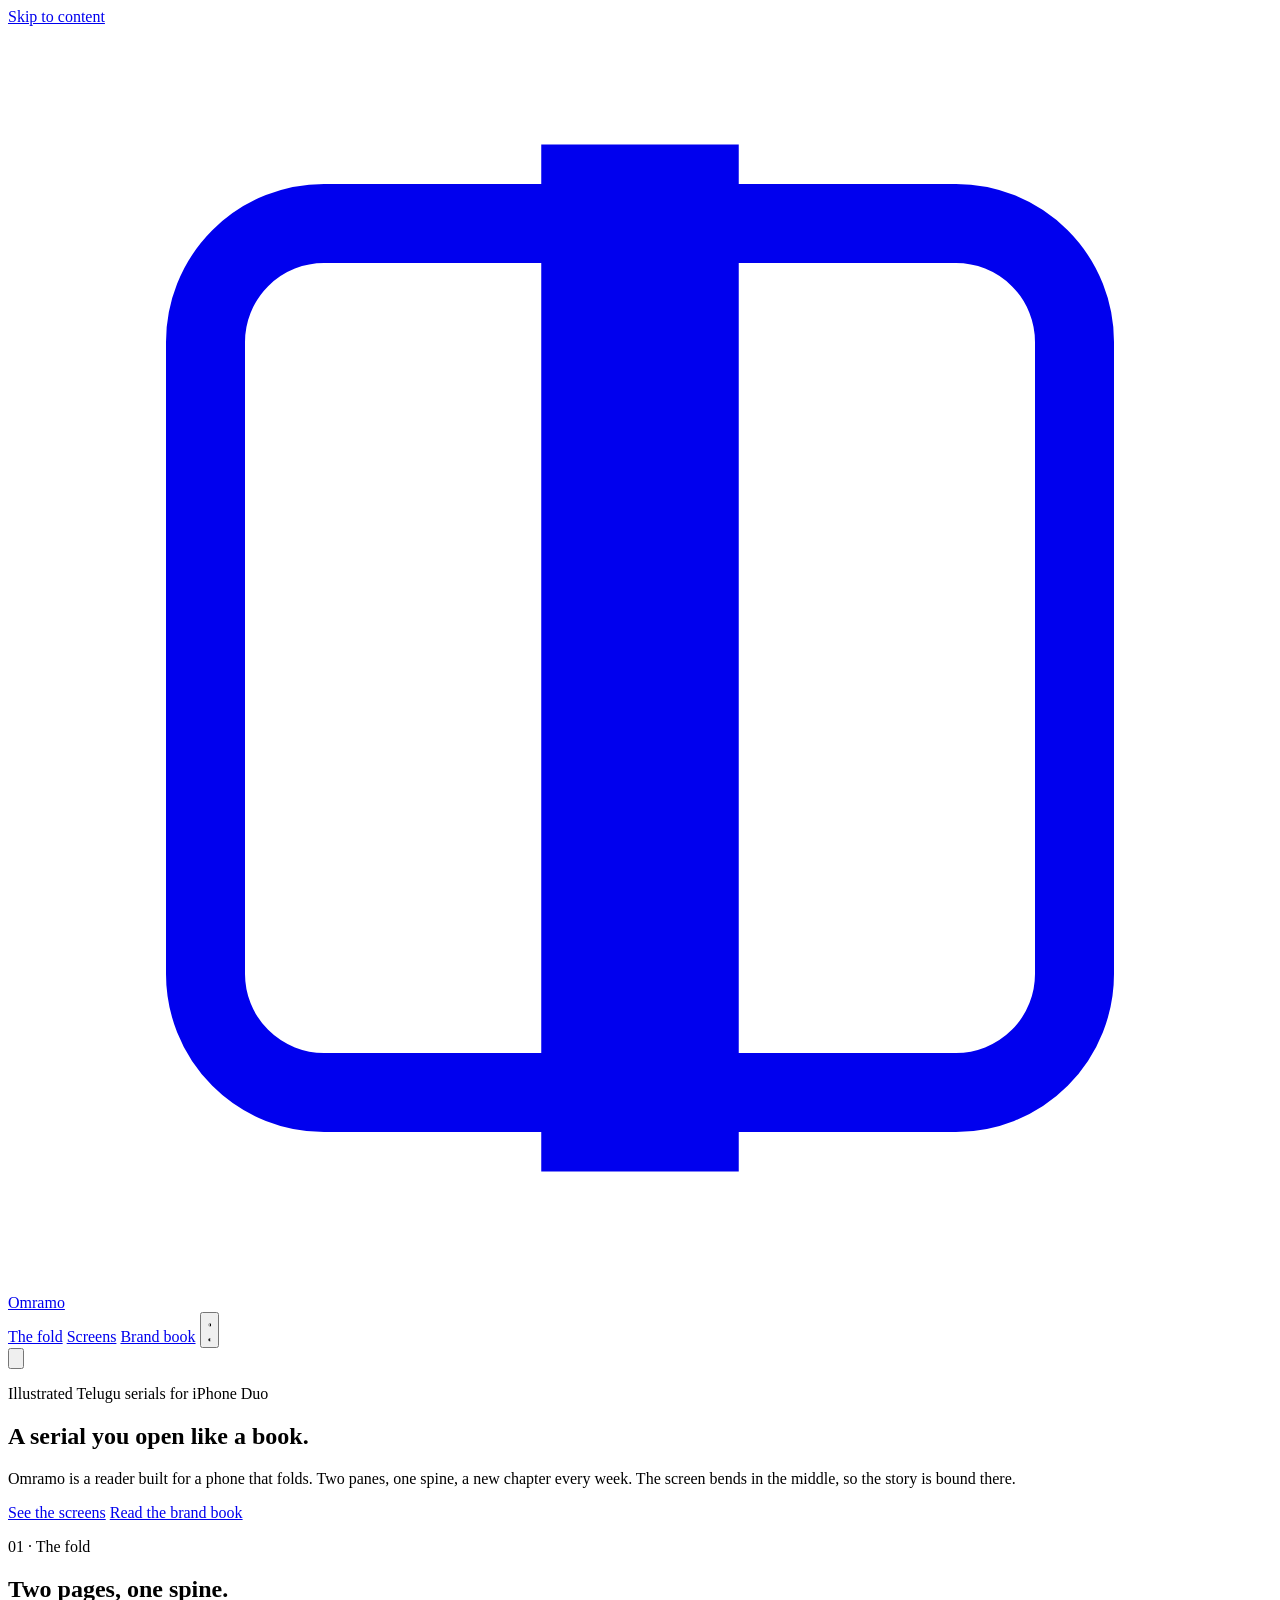
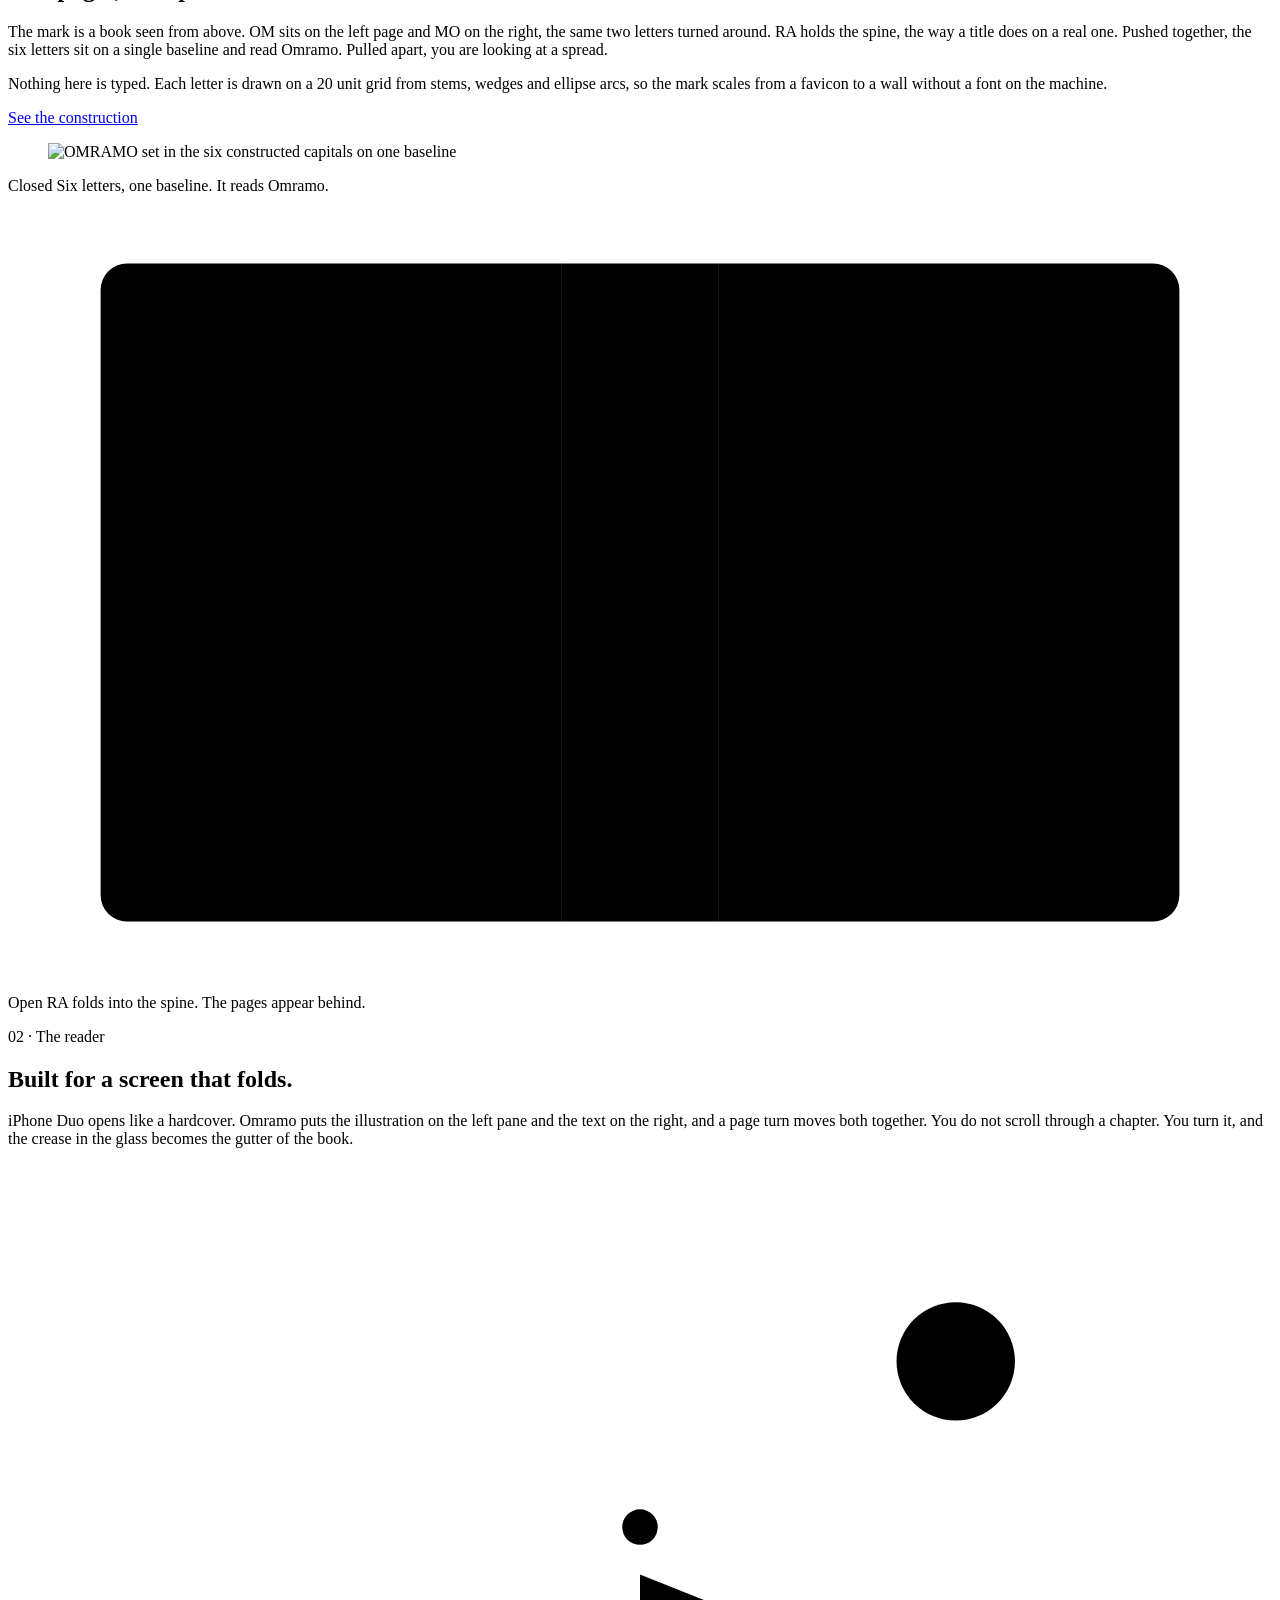
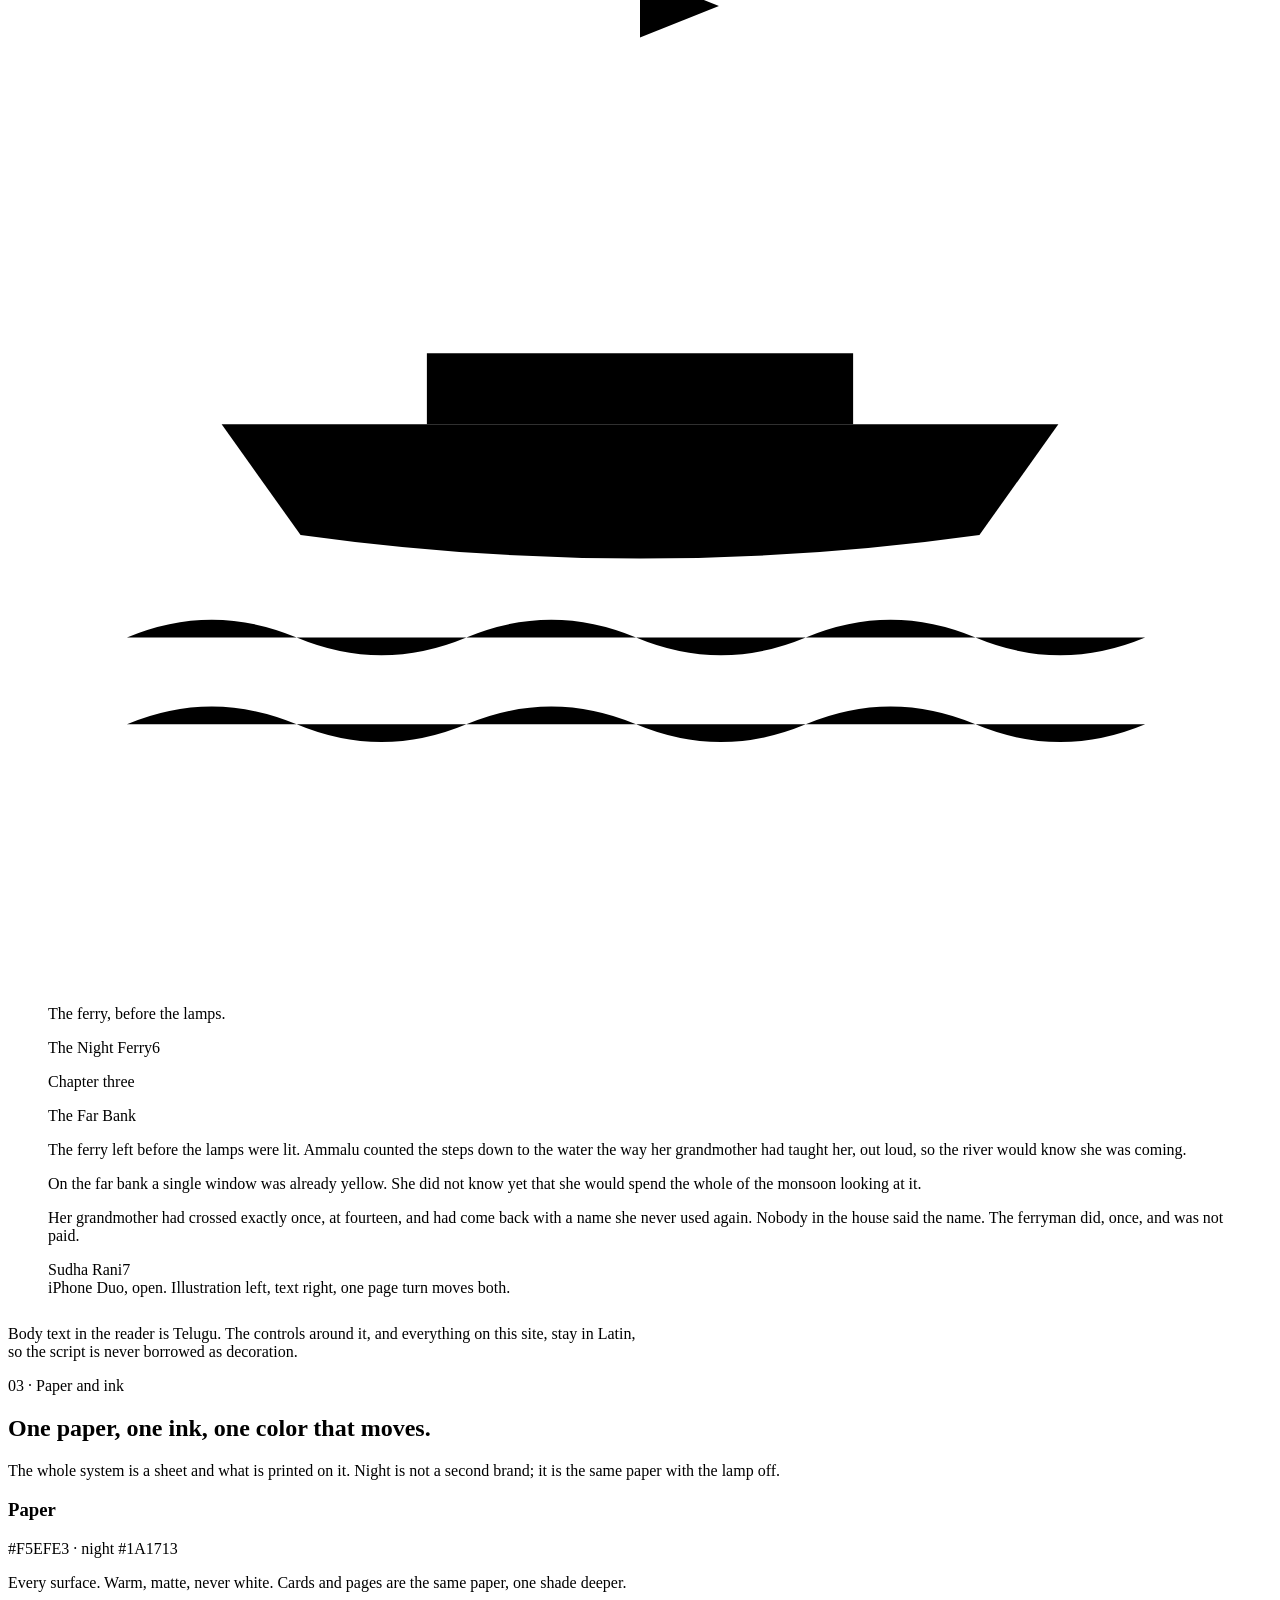
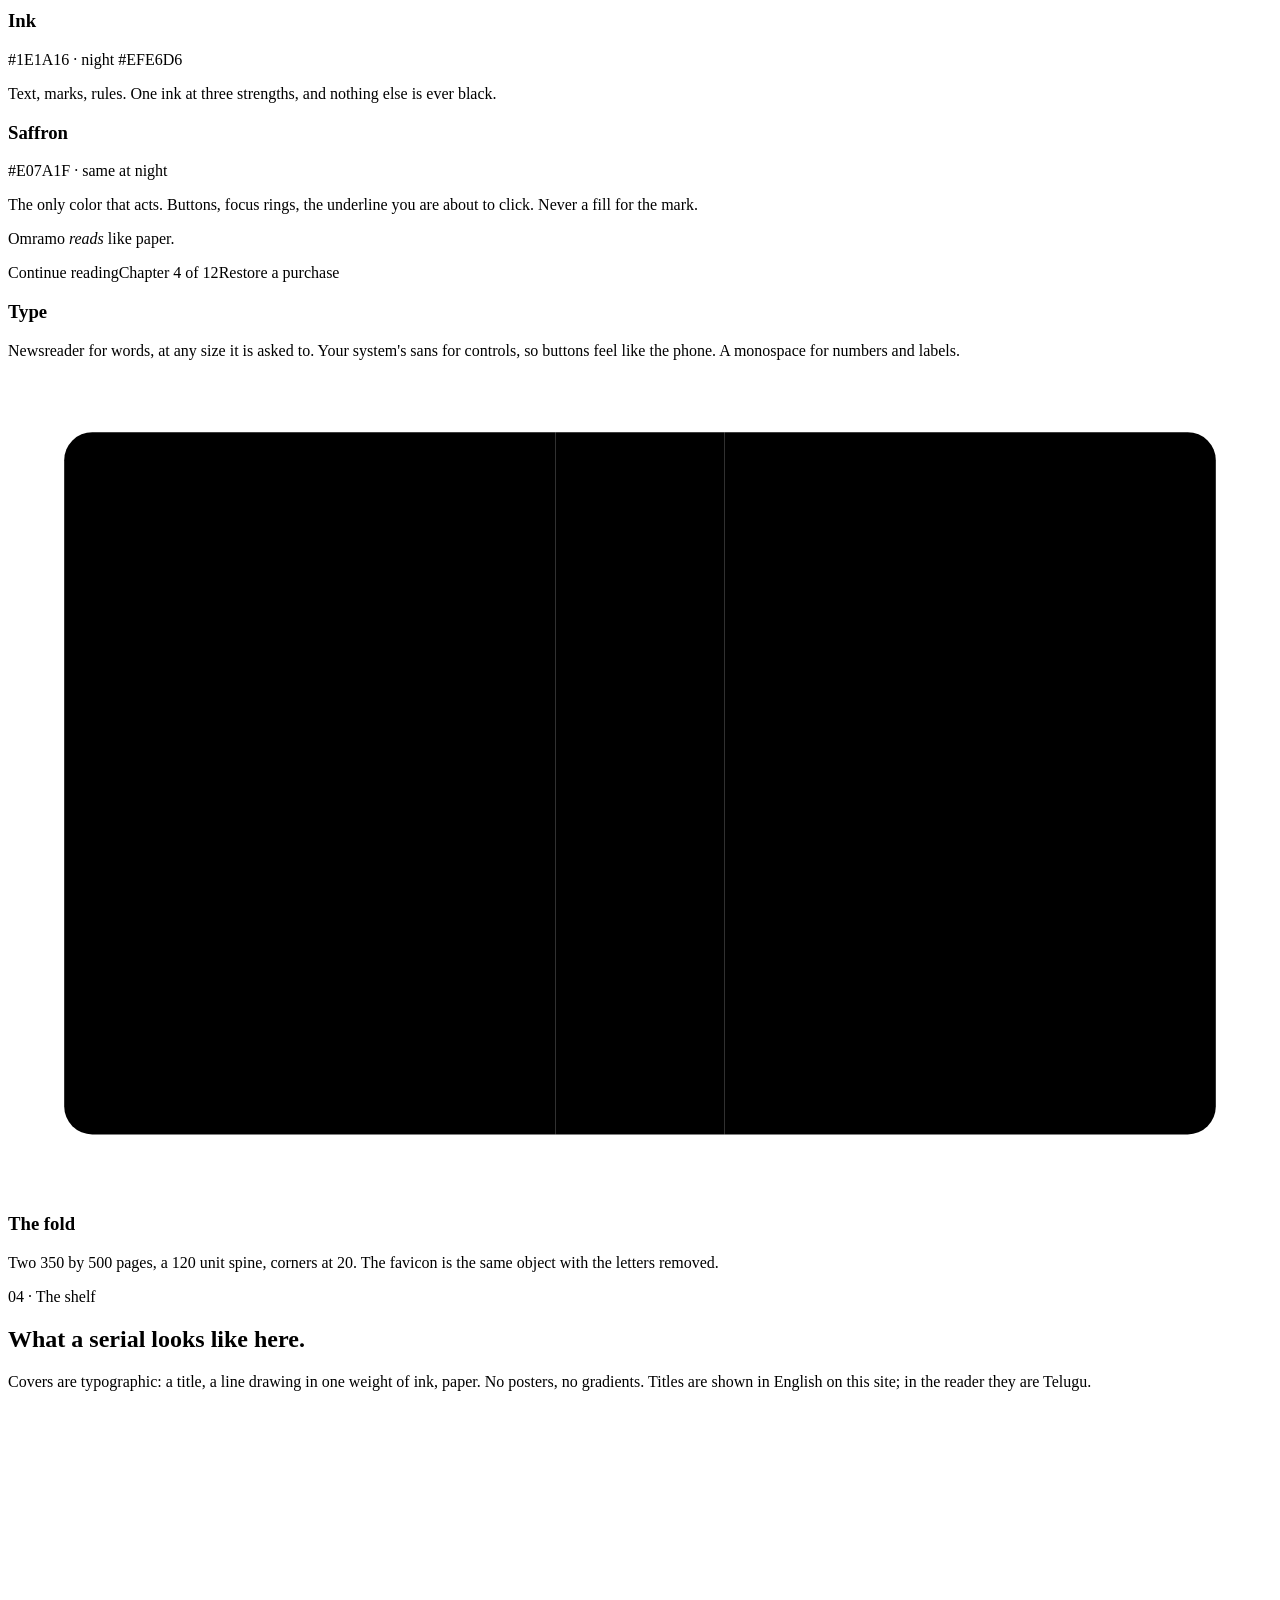
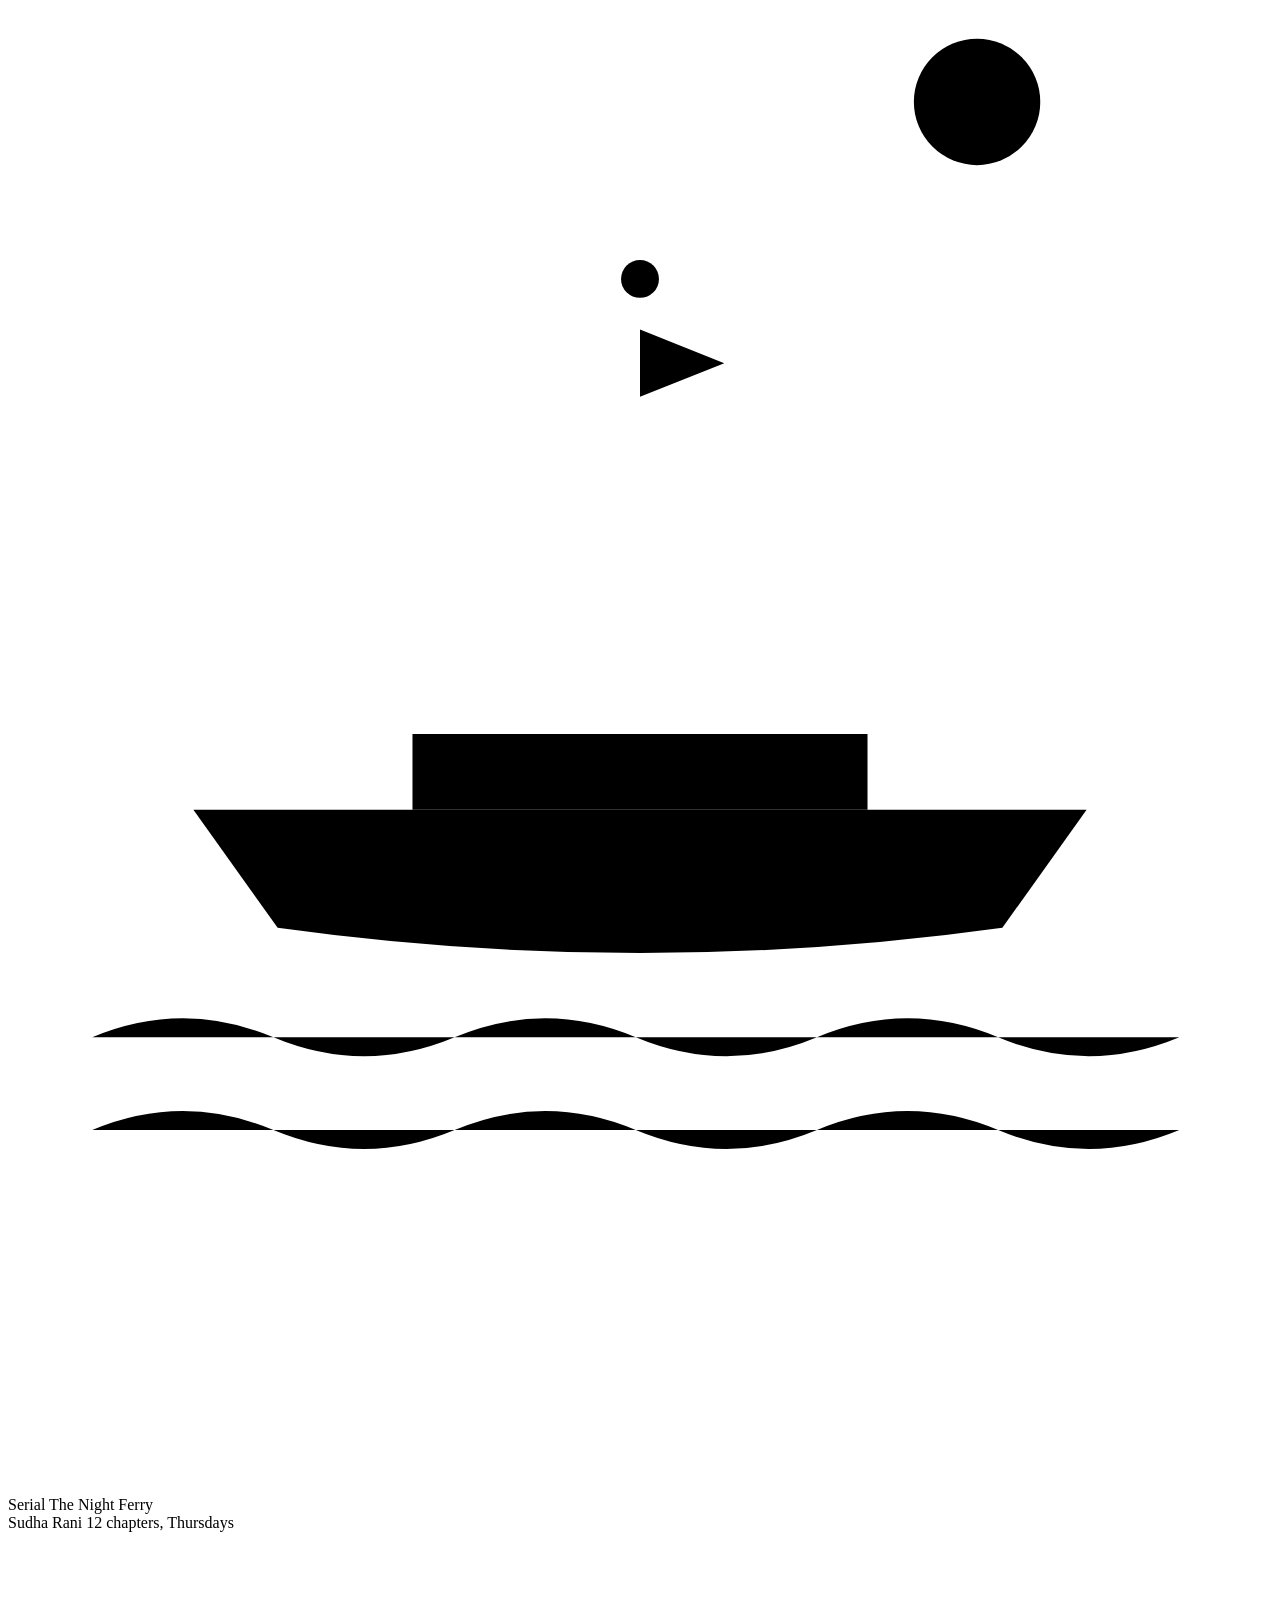
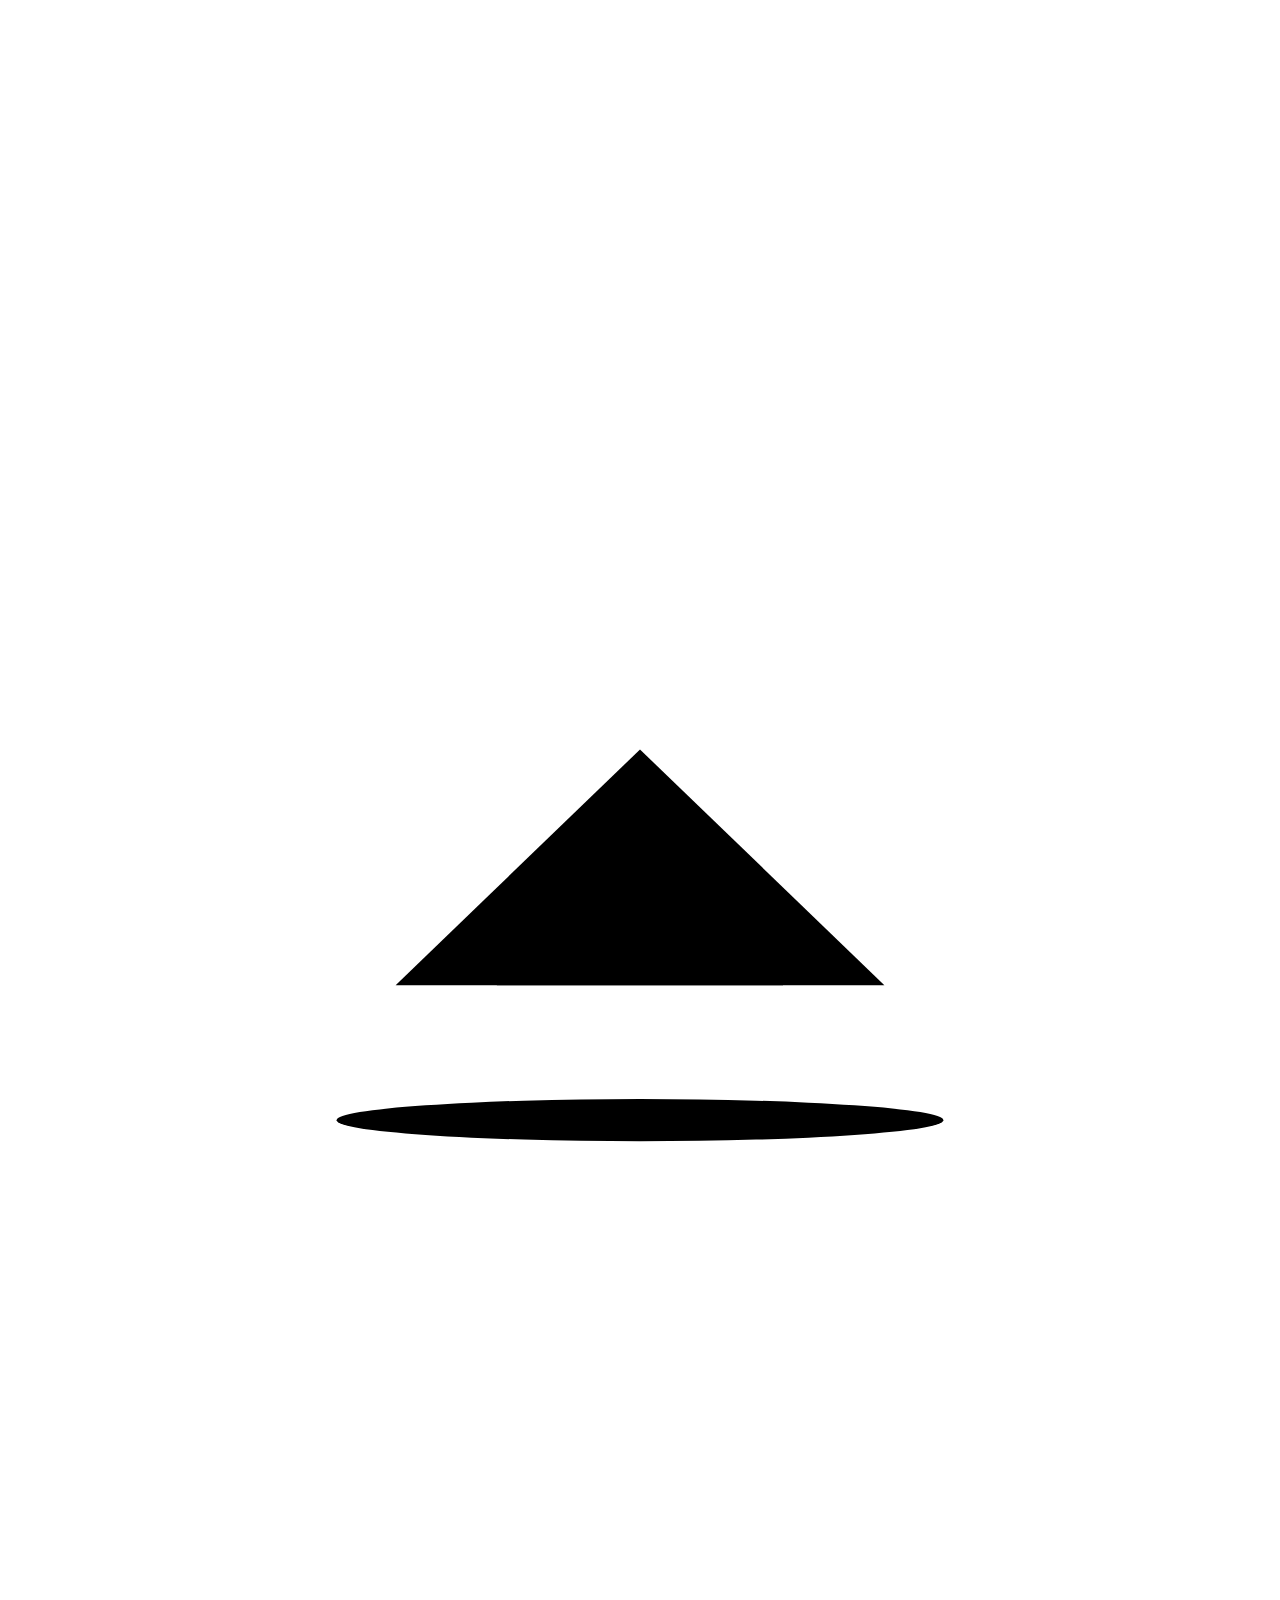
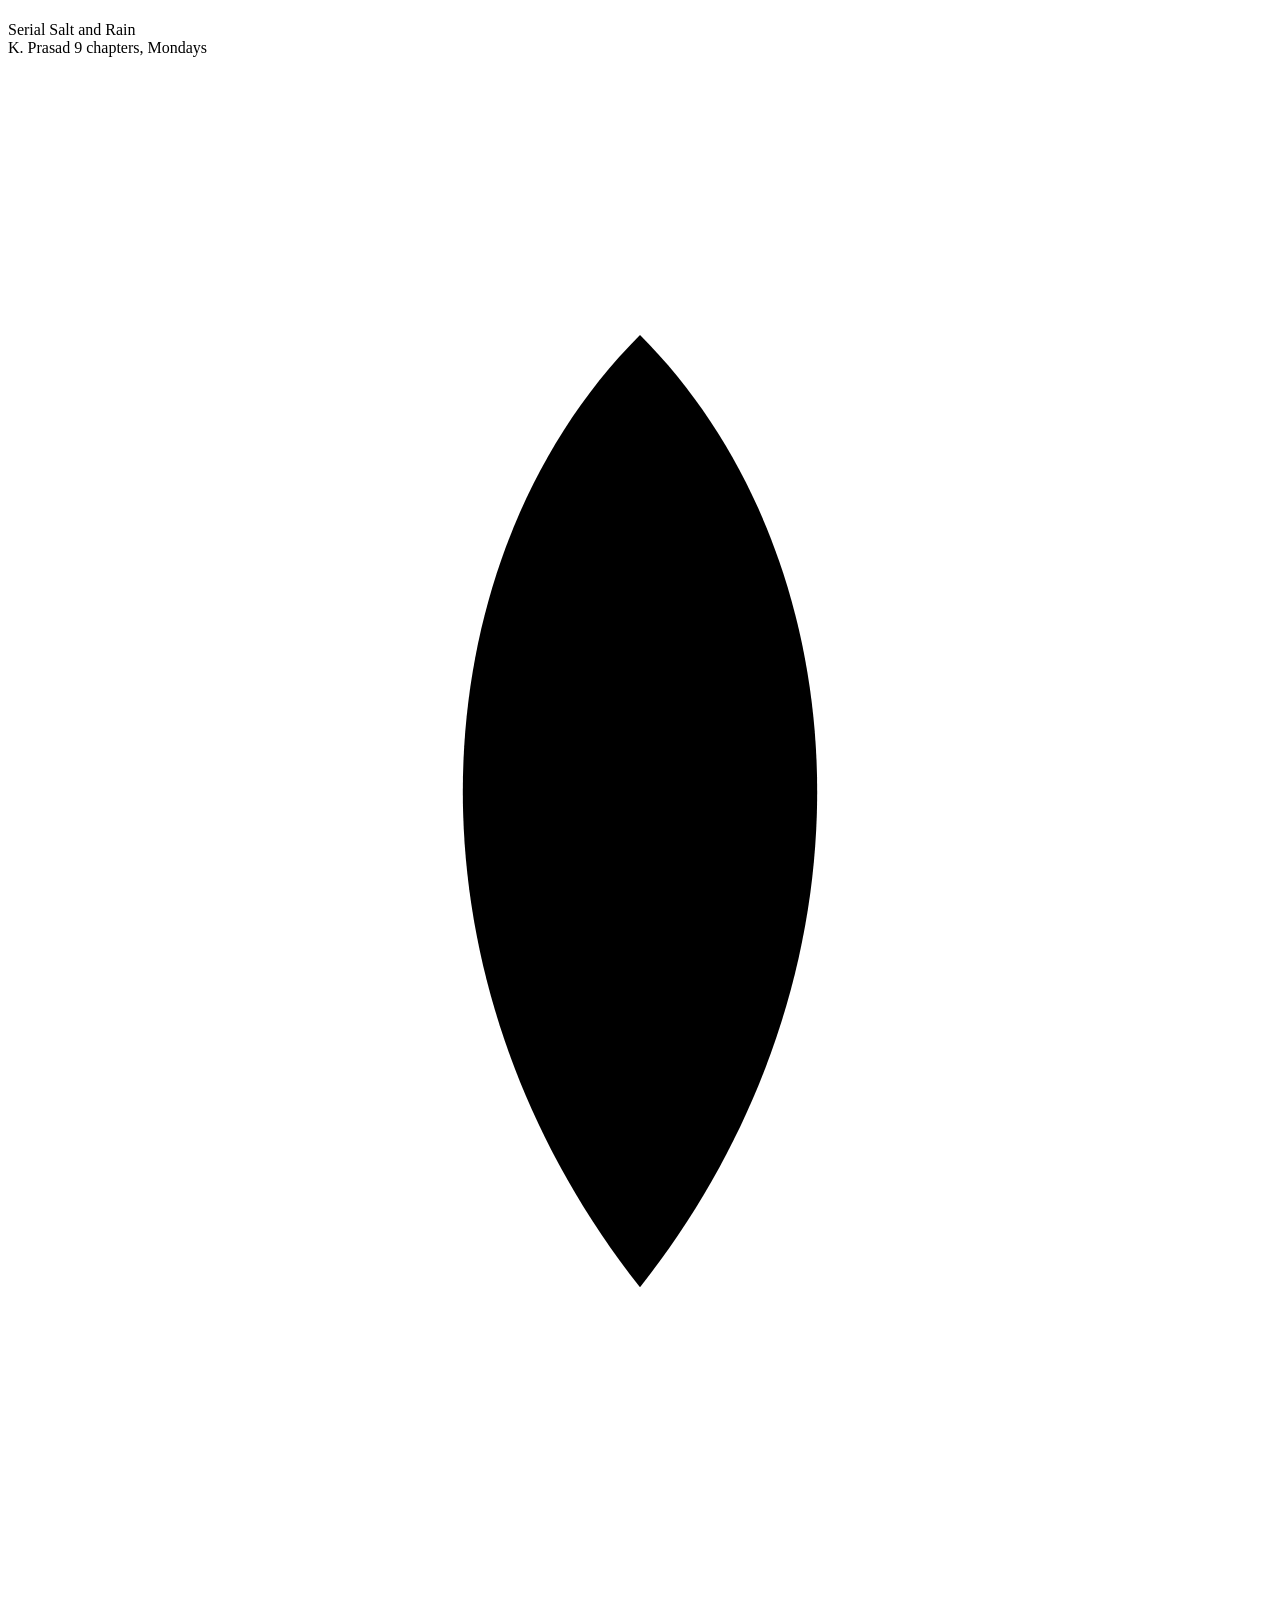
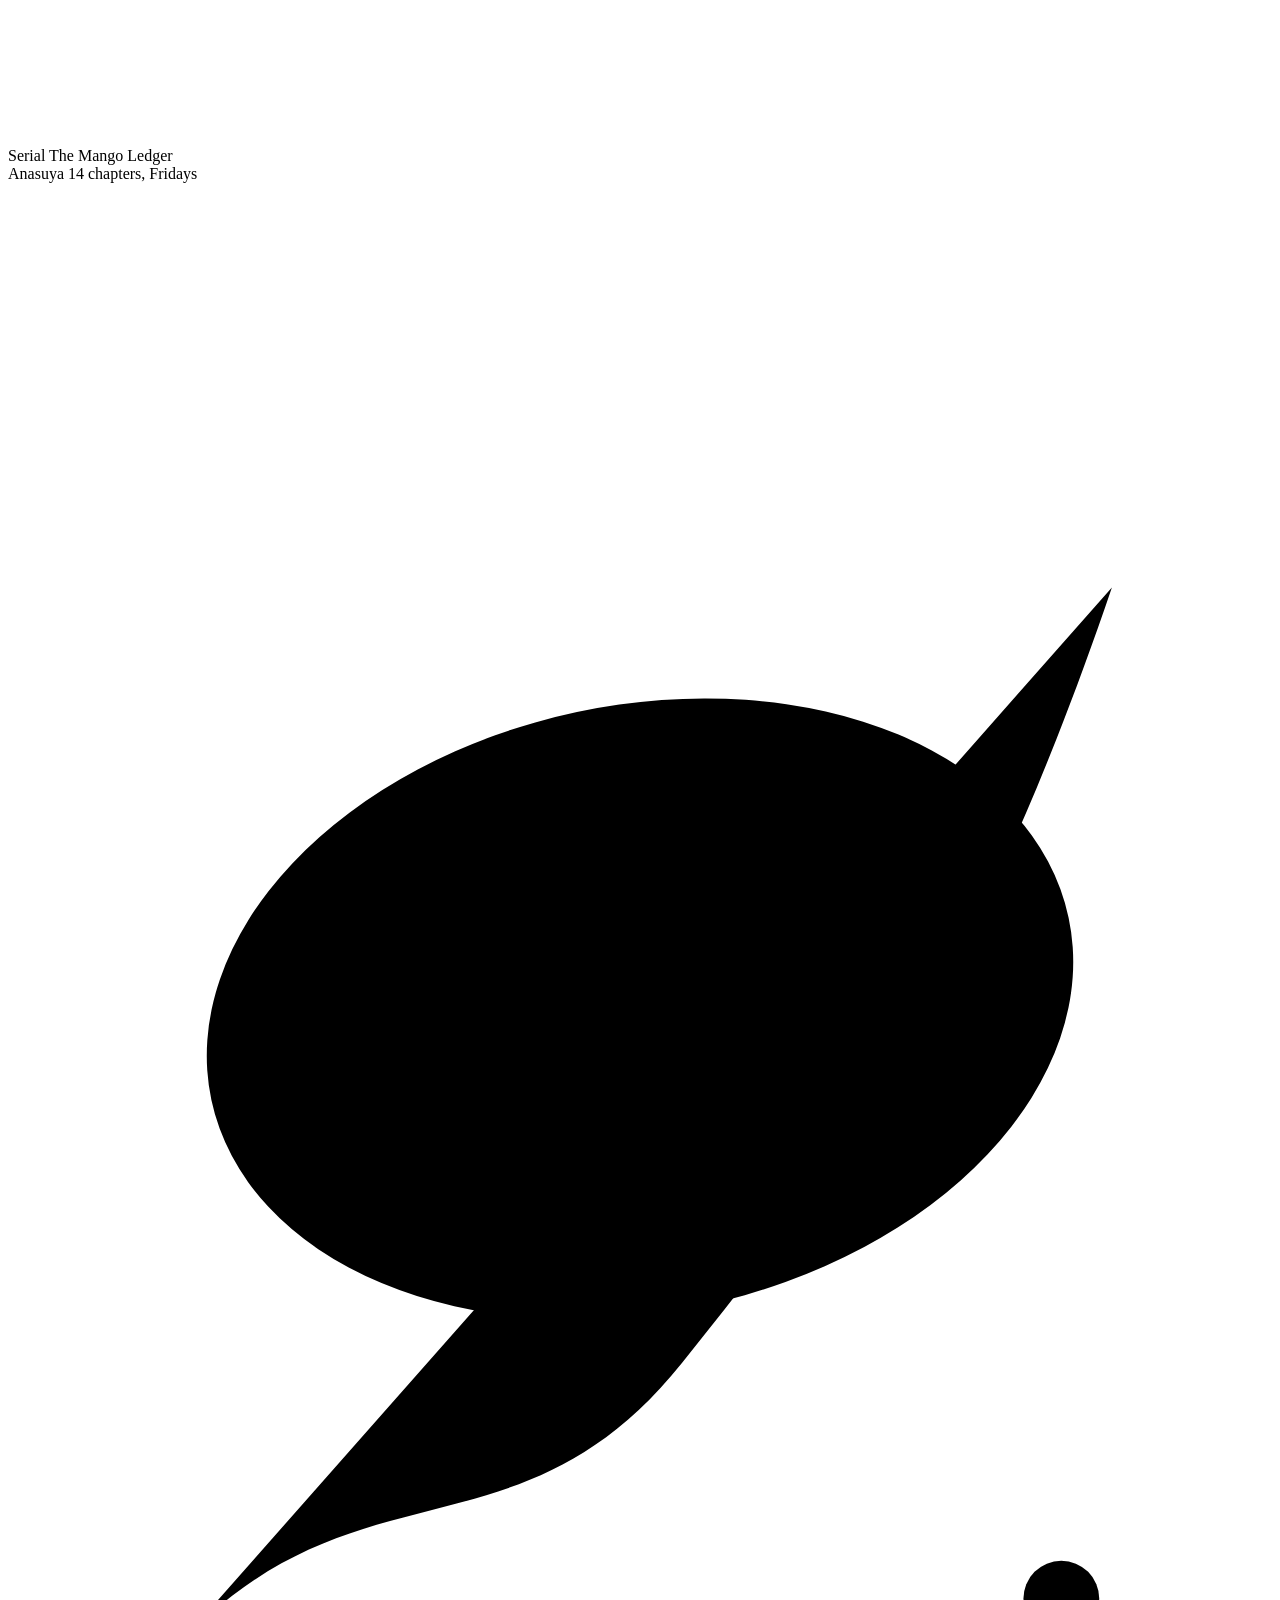
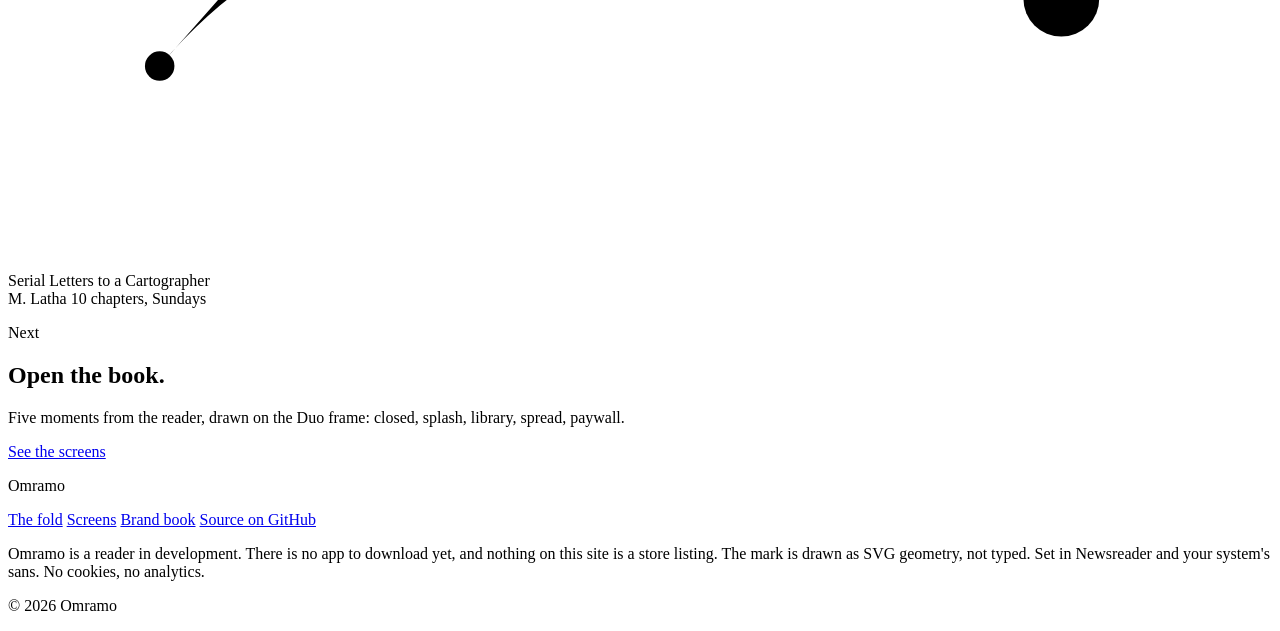
==== index.html @ 54b863ea "Add landing, brand book, screens and 404 pages The landing opens the mark from the closed word into " ====
<!doctype html>
<html lang="en">
<head>
<meta charset="utf-8">
<meta name="viewport" content="width=device-width, initial-scale=1">
<title>Omramo. Illustrated Telugu serials for iPhone Duo, read like a book</title>
<meta name="description" content="Omramo is an illustrated Telugu serial reader for iPhone Duo. Two panes, one spine, a new chapter every week. Paper and ink, on a screen that folds.">
<link rel="canonical" href="https://omramo.com/">
<meta name="theme-color" content="#F5EFE3" media="(prefers-color-scheme: light)">
<meta name="theme-color" content="#1A1713" media="(prefers-color-scheme: dark)">
<meta property="og:type" content="website">
<meta property="og:site_name" content="Omramo">
<meta property="og:title" content="Omramo. A serial you open like a book.">
<meta property="og:description" content="Omramo is an illustrated Telugu serial reader for iPhone Duo. Two panes, one spine, a new chapter every week. Paper and ink, on a screen that folds.">
<meta property="og:url" content="https://omramo.com/">
<meta property="og:image" content="https://omramo.com/og.png">
<meta property="og:image:width" content="1200">
<meta property="og:image:height" content="630">
<meta property="og:image:alt" content="The Omramo fold mark: OM on the left page, RA on the spine, MO on the right page.">
<meta name="twitter:card" content="summary_large_image">
<meta name="twitter:title" content="Omramo. A serial you open like a book.">
<meta name="twitter:description" content="Omramo is an illustrated Telugu serial reader for iPhone Duo. Two panes, one spine, a new chapter every week. Paper and ink, on a screen that folds.">
<meta name="twitter:image" content="https://omramo.com/og.png">
<meta name="twitter:image:alt" content="The Omramo fold mark: OM on the left page, RA on the spine, MO on the right page.">
<link rel="icon" href="favicon.svg" type="image/svg+xml">
<link rel="icon" href="favicon-32.png" sizes="32x32" type="image/png">
<link rel="apple-touch-icon" href="apple-touch-icon.png">
<link rel="preload" href="assets/fonts/newsreader-latin.woff2" as="font" type="font/woff2" crossorigin>
<link rel="stylesheet" href="assets/site.css">
<script>(function(){var d=document.documentElement;d.classList.add('js');try{var t=localStorage.getItem('omramo-theme');if(t==='dark'||t==='light'){d.setAttribute('data-theme',t)}}catch(e){}})();</script>
</head>
<body>
<a class="skip" href="#main">Skip to content</a>
<header class="nav">
  <a class="brand" href="index.html" aria-label="Omramo, home">
    <svg viewBox="0 0 32 32" aria-hidden="true" focusable="false"><path fill="none" stroke="currentColor" stroke-width="2" d="M8 5h16a3 3 0 0 1 3 3v16a3 3 0 0 1-3 3H8a3 3 0 0 1-3-3V8a3 3 0 0 1 3-3Z"/><path fill="currentColor" d="M13.5 3h5v26h-5Z"/></svg>
    <span>Omramo</span>
  </a>
  <nav class="nav-links" aria-label="Site">
    <a href="index.html" aria-current="page">The fold</a>
    <a href="app-screens.html">Screens</a>
    <a href="brand.html">Brand book</a>
    <button class="iconbtn" type="button" data-theme-toggle aria-label="Turn the lamp off">
      <svg class="lamp-off" viewBox="0 0 20 20" aria-hidden="true" focusable="false"><circle cx="10" cy="10" r="7.25" fill="none" stroke="currentColor" stroke-width="1.5"/><path d="M10 2.75a7.25 7.25 0 0 1 0 14.5z" fill="currentColor"/></svg>
      <svg class="lamp-on" viewBox="0 0 20 20" aria-hidden="true" focusable="false"><circle cx="10" cy="10" r="7.25" fill="none" stroke="currentColor" stroke-width="1.5"/><path d="M10 2.75a7.25 7.25 0 0 0 0 14.5z" fill="currentColor"/></svg>
    </button>
  </nav>
</header>
<main id="main">
<section class="hero" aria-labelledby="hero-title">
  <div>
    <button class="fold" type="button" data-state="closed" data-autoplay aria-pressed="false" aria-label="The Omramo fold mark. Press to close or open the book.">
      <svg class="fold-svg" viewBox="0 0 1000 560" aria-hidden="true" focusable="false">
      <path class="fold-page fold-page-l" d="M110 30 L440 30 L440 530 L110 530 A20 20 0 0 1 90 510 L90 50 A20 20 0 0 1 110 30 Z"/>
      <path class="fold-page fold-page-r" d="M560 30 L890 30 A20 20 0 0 1 910 50 L910 510 A20 20 0 0 1 890 530 L560 530 Z"/>
      <defs><linearGradient id="gut-l" x1="0" x2="1"><stop offset="0" stop-color="#1E1A16" stop-opacity="0"/><stop offset="1" stop-color="#1E1A16" stop-opacity=".14"/></linearGradient><linearGradient id="gut-r" x1="1" x2="0"><stop offset="0" stop-color="#1E1A16" stop-opacity="0"/><stop offset="1" stop-color="#1E1A16" stop-opacity=".14"/></linearGradient></defs>
      <rect class="fold-gutter" x="392.0" y="30.0" width="48" height="500" fill="url(#gut-l)"/>
      <rect class="fold-gutter" x="560.0" y="30.0" width="48" height="500" fill="url(#gut-r)"/>
      <path class="fold-spine" d="M440 30 L560 30 L560 530 L440 530 Z"/>
      <path class="glyph" data-key="O1" style="--open:translate(132.88px,222px) scale(1.16);--closed:translate(122.42px,222px) scale(1.16)" d="M2 50 A46 52.5 0 1 1 94 50 A46 52.5 0 1 1 2 50 Z M19 50 A29 46.5 0 1 0 77 50 A29 46.5 0 1 0 19 50 Z"/>
      <path class="glyph" data-key="M1" style="--open:translate(250.04px,222px) scale(1.16);--closed:translate(239.58px,222px) scale(1.16)" d="M10 0 L16 0 L16 100 L10 100 Z M10 0 L27 0 L58.5 75 L52 100 Z M96 0 L102 0 L52 100 L58.5 75 Z M85 0 L102 0 L102 100 L85 100 Z M1 0 L16 0 L16 5 L16 9 L10 9 L1 5 Z M85 0 L111 0 L111 5 L102 9 L85 9 L85 5 Z M1 95 L10 91 L16 91 L25 95 L25 100 L1 100 Z M76 95 L85 91 L102 91 L111 95 L111 100 L76 100 Z"/>
      <path class="glyph glyph-ra" data-key="R" style="--open:translate(470.3px,204px) scale(0.66);--closed:translate(381.1px,222px) scale(1.16)" d="M10 0 L27 0 L27 100 L10 100 Z M27 0 L46 0 A28 26 0 0 1 46 52 L27 52 Z M27 6 L27 46 L44 46 A13 20 0 0 0 44 6 Z M44 46 L61 46 L81 100 L64 100 Z M79.1 95 L89 95 L89 100 L72 100 Z M1 0 L27 0 L27 5 L27 9 L10 9 L1 5 Z M1 95 L10 91 L27 91 L36 95 L36 100 L1 100 Z"/>
      <path class="glyph glyph-ra" data-key="A" style="--open:translate(462.38px,290px) scale(0.66);--closed:translate(490.14px,222px) scale(1.16)" d="M50 0 L56 0 L16 100 L10 100 Z M50 0 L60 0 L104 100 L87 100 Z M26 63 L78 63 L78 70 L26 70 Z M1 95 L10 91 L16 91 L25 95 L25 100 L1 100 Z M78 95 L87 91 L104 91 L113 95 L113 100 L78 100 Z"/>
      <path class="glyph" data-key="M2" style="--open:translate(619.46px,222px) scale(1.16);--closed:translate(629.34px,222px) scale(1.16)" d="M10 0 L16 0 L16 100 L10 100 Z M10 0 L27 0 L58.5 75 L52 100 Z M96 0 L102 0 L52 100 L58.5 75 Z M85 0 L102 0 L102 100 L85 100 Z M1 0 L16 0 L16 5 L16 9 L10 9 L1 5 Z M85 0 L111 0 L111 5 L102 9 L85 9 L85 5 Z M1 95 L10 91 L16 91 L25 95 L25 100 L1 100 Z M76 95 L85 91 L102 91 L111 95 L111 100 L76 100 Z"/>
      <path class="glyph" data-key="O2" style="--open:translate(756.34px,222px) scale(1.16);--closed:translate(766.22px,222px) scale(1.16)" d="M2 50 A46 52.5 0 1 1 94 50 A46 52.5 0 1 1 2 50 Z M19 50 A29 46.5 0 1 0 77 50 A29 46.5 0 1 0 19 50 Z"/>
    </svg>
    </button>
    <p class="fold-hint" id="fold-hint" aria-live="polite"></p>
  </div>
  <div class="hero-copy">
    <p class="eyebrow plain enter">Illustrated Telugu serials for iPhone Duo</p>
    <h1 class="display enter" id="hero-title">A serial you open like a&nbsp;book.</h1>
    <p class="lede enter">Omramo is a reader built for a phone that folds. Two panes, one spine, a new chapter every week. The screen bends in the middle, so the story is bound there.</p>
    <div class="hero-actions enter">
      <a class="btn btn-primary" href="app-screens.html">See the screens</a>
      <a class="btn btn-quiet" href="brand.html">Read the brand book</a>
    </div>
  </div>
</section>

<section class="section" id="fold" aria-labelledby="fold-title">
  <div class="wrap split">
    <div class="copy" data-reveal>
      <p class="eyebrow">01 &middot; The fold</p>
      <h2 class="h2" id="fold-title">Two pages, one spine.</h2>
      <p class="body">The mark is a book seen from above. OM sits on the left page and MO on the right, the same two letters turned around. RA holds the spine, the way a title does on a real one. Pushed together, the six letters sit on a single baseline and read Omramo. Pulled apart, you are looking at a spread.</p>
      <p class="body">Nothing here is typed. Each letter is drawn on a 20 unit grid from stems, wedges and ellipse arcs, so the mark scales from a favicon to a wall without a font on the machine.</p>
      <p><a class="btn btn-quiet" href="brand.html#construction">See the construction</a></p>
    </div>
    <div class="states states-2" data-reveal data-delay="1">
      <div class="state">
        <figure>
          <img src="brand/omramo-word-closed.svg" alt="OMRAMO set in the six constructed capitals on one baseline" width="671" height="129">
        </figure>
        <figcaption>
          <span class="num">Closed</span>
          <span class="body">Six letters, one baseline. It reads Omramo.</span>
        </figcaption>
      </div>
      <div class="state">
        <figure>
          <svg class="mk" viewBox="0 0 900 580" aria-hidden="true" focusable="false"><path class="m-page" d="M60 40 L390 40 L390 540 L60 540 A20 20 0 0 1 40 520 L40 60 A20 20 0 0 1 60 40 Z"/><path class="m-page" d="M510 40 L840 40 A20 20 0 0 1 860 60 L860 520 A20 20 0 0 1 840 540 L510 540 Z"/><path class="m-ink" d="M390 40 L510 40 L510 540 L390 540 Z"/><path class="m-ink" d="M85.2 290 A53.36 60.9 0 1 1 191.92 290 A53.36 60.9 0 1 1 85.2 290 Z M104.92 290 A33.64 53.94 0 1 0 172.2 290 A33.64 53.94 0 1 0 104.92 290 Z M211.64 232 L218.6 232 L218.6 348 L211.64 348 Z M211.64 232 L231.36 232 L267.9 319 L260.36 348 Z M311.4 232 L318.36 232 L260.36 348 L267.9 319 Z M298.64 232 L318.36 232 L318.36 348 L298.64 348 Z M201.2 232 L218.6 232 L218.6 237.8 L218.6 242.44 L211.64 242.44 L201.2 237.8 Z M298.64 232 L328.8 232 L328.8 237.8 L318.36 242.44 L298.64 242.44 L298.64 237.8 Z M201.2 342.2 L211.64 337.56 L218.6 337.56 L229.04 342.2 L229.04 348 L201.2 348 Z M288.2 342.2 L298.64 337.56 L318.36 337.56 L328.8 342.2 L328.8 348 L288.2 348 Z M581.06 232 L588.02 232 L588.02 348 L581.06 348 Z M581.06 232 L600.78 232 L637.32 319 L629.78 348 Z M680.82 232 L687.78 232 L629.78 348 L637.32 319 Z M668.06 232 L687.78 232 L687.78 348 L668.06 348 Z M570.62 232 L588.02 232 L588.02 237.8 L588.02 242.44 L581.06 242.44 L570.62 237.8 Z M668.06 232 L698.22 232 L698.22 237.8 L687.78 242.44 L668.06 242.44 L668.06 237.8 Z M570.62 342.2 L581.06 337.56 L588.02 337.56 L598.46 342.2 L598.46 348 L570.62 348 Z M657.62 342.2 L668.06 337.56 L687.78 337.56 L698.22 342.2 L698.22 348 L657.62 348 Z M708.66 290 A53.36 60.9 0 1 1 815.38 290 A53.36 60.9 0 1 1 708.66 290 Z M728.38 290 A33.64 53.94 0 1 0 795.66 290 A33.64 53.94 0 1 0 728.38 290 Z"/><path class="m-paper" d="M426.9 214 L438.12 214 L438.12 280 L426.9 280 Z M438.12 214 L450.66 214 A18.48 17.16 0 0 1 450.66 248.32 L438.12 248.32 Z M438.12 217.96 L438.12 244.36 L449.34 244.36 A8.58 13.2 0 0 0 449.34 217.96 Z M449.34 244.36 L460.56 244.36 L473.76 280 L462.54 280 Z M472.51 276.7 L479.04 276.7 L479.04 280 L467.82 280 Z M420.96 214 L438.12 214 L438.12 217.3 L438.12 219.94 L426.9 219.94 L420.96 217.3 Z M420.96 276.7 L426.9 274.06 L438.12 274.06 L444.06 276.7 L444.06 280 L420.96 280 Z M445.38 300 L449.34 300 L422.94 366 L418.98 366 Z M445.38 300 L451.98 300 L481.02 366 L469.8 366 Z M429.54 341.58 L463.86 341.58 L463.86 346.2 L429.54 346.2 Z M413.04 362.7 L418.98 360.06 L422.94 360.06 L428.88 362.7 L428.88 366 L413.04 366 Z M463.86 362.7 L469.8 360.06 L481.02 360.06 L486.96 362.7 L486.96 366 L463.86 366 Z"/></svg>
        </figure>
        <figcaption>
          <span class="num">Open</span>
          <span class="body">RA folds into the spine. The pages appear behind.</span>
        </figcaption>
      </div>
    </div>
  </div>
</section>

<section class="section" id="reader" aria-labelledby="reader-title">
  <div class="wrap">
    <div class="section-head" data-reveal>
      <p class="eyebrow">02 &middot; The reader</p>
      <h2 class="h2" id="reader-title">Built for a screen that folds.</h2>
      <p class="lede">iPhone Duo opens like a hardcover. Omramo puts the illustration on the left pane and the text on the right, and a page turn moves both together. You do not scroll through a chapter. You turn it, and the crease in the glass becomes the gutter of the book.</p>
    </div>
    <div data-reveal data-delay="1">
      <figure class="duo-fig ">
  <div class="duo-box">
    <div class="duo">
      <div class="duo-screen">
        <div class="pane pane-l">
        <div class="s-art"><svg viewBox="0 20 300 360" aria-hidden="true"><g class="art">
  <circle cx="230" cy="70" r="15"/>
  <path d="M150 118v102"/>
  <path d="M150 124l20 8-20 8"/>
  <path d="M96 220h108v18H96z"/>
  <path d="M44 238h212l-20 28q-86 12-172 0z"/>
  <path d="M20 292q21.5-9 43 0t43 0t43 0t43 0t43 0t43 0"/>
  <path d="M20 314q21.5-9 43 0t43 0t43 0t43 0t43 0t43 0"/>
  <path d="M104 332h92M80 348h48M172 348h56" stroke-dasharray="5 7"/>
</g>
<circle class="art-fill" cx="150" cy="112" r="4.5"/></svg></div>
        <p class="s-caption">The ferry, before the lamps.</p>
        <div class="s-footer"><span>The Night Ferry</span><span>6</span></div>
      </div>
      <div class="pane pane-r">
        <p class="s-eyebrow">Chapter three</p>
        <p class="s-h">The Far Bank</p>
        <div class="s-body">
          <p class="dropcap">The ferry left before the lamps were lit. Ammalu counted the steps down to the water the way her grandmother had taught her, out loud, so the river would know she was coming.</p>
          <p>On the far bank a single window was already yellow. She did not know yet that she would spend the whole of the monsoon looking at it.</p>
          <p>Her grandmother had crossed exactly once, at fourteen, and had come back with a name she never used again. Nobody in the house said the name. The ferryman did, once, and was not paid.</p>
        </div>
        <div class="s-footer"><span>Sudha Rani</span><span>7</span></div>
      </div>
      </div>
    </div>
  </div>
  <figcaption class="mono">iPhone Duo, open. Illustration left, text right, one page turn moves both.</figcaption>
</figure>
    </div>
    <p class="body" style="max-width:640px;margin-top:28px" data-reveal>Body text in the reader is Telugu. The controls around it, and everything on this site, stay in Latin, so the script is never borrowed as decoration.</p>
  </div>
</section>

<section class="section" id="system" aria-labelledby="system-title">
  <div class="wrap">
    <div class="section-head" data-reveal>
      <p class="eyebrow">03 &middot; Paper and ink</p>
      <h2 class="h2" id="system-title">One paper, one ink, one color that moves.</h2>
      <p class="lede">The whole system is a sheet and what is printed on it. Night is not a second brand; it is the same paper with the lamp off.</p>
    </div>
    <div class="bento">
      <div class="tile span-2" data-reveal>
        <div class="swatch" style="background:#F5EFE3"></div>
        <h3>Paper</h3>
        <p class="hex">#F5EFE3 &middot; night #1A1713</p>
        <p class="body">Every surface. Warm, matte, never white. Cards and pages are the same paper, one shade deeper.</p>
      </div>
      <div class="tile span-2 tile-ink" data-reveal data-delay="1">
        <div class="swatch" style="background:#1E1A16;border-color:rgba(255,255,255,.12)"></div>
        <h3>Ink</h3>
        <p class="hex">#1E1A16 &middot; night #EFE6D6</p>
        <p class="body">Text, marks, rules. One ink at three strengths, and nothing else is ever black.</p>
      </div>
      <div class="tile span-2" data-reveal data-delay="2">
        <div class="swatch" style="background:#E07A1F;border-color:rgba(0,0,0,.12)"></div>
        <h3>Saffron</h3>
        <p class="hex">#E07A1F &middot; same at night</p>
        <p class="body">The only color that acts. Buttons, focus rings, the underline you are about to click. Never a fill for the mark.</p>
      </div>
      <div class="tile span-4 tile-type" data-reveal>
        <p class="sample">Omramo <em>reads</em> like paper.</p>
        <div class="sample-sans ui"><span>Continue reading</span><span>Chapter 4 of 12</span><span>Restore a purchase</span></div>
        <h3>Type</h3>
        <p class="body">Newsreader for words, at any size it is asked to. Your system's sans for controls, so buttons feel like the phone. A monospace for numbers and labels.</p>
      </div>
      <div class="tile span-2" data-reveal data-delay="1">
        <svg class="mk" viewBox="0 0 900 580" aria-hidden="true" focusable="false"><path class="m-page" d="M60 40 L390 40 L390 540 L60 540 A20 20 0 0 1 40 520 L40 60 A20 20 0 0 1 60 40 Z"/><path class="m-page" d="M510 40 L840 40 A20 20 0 0 1 860 60 L860 520 A20 20 0 0 1 840 540 L510 540 Z"/><path class="m-ink" d="M390 40 L510 40 L510 540 L390 540 Z"/><path class="m-ink" d="M85.2 290 A53.36 60.9 0 1 1 191.92 290 A53.36 60.9 0 1 1 85.2 290 Z M104.92 290 A33.64 53.94 0 1 0 172.2 290 A33.64 53.94 0 1 0 104.92 290 Z M211.64 232 L218.6 232 L218.6 348 L211.64 348 Z M211.64 232 L231.36 232 L267.9 319 L260.36 348 Z M311.4 232 L318.36 232 L260.36 348 L267.9 319 Z M298.64 232 L318.36 232 L318.36 348 L298.64 348 Z M201.2 232 L218.6 232 L218.6 237.8 L218.6 242.44 L211.64 242.44 L201.2 237.8 Z M298.64 232 L328.8 232 L328.8 237.8 L318.36 242.44 L298.64 242.44 L298.64 237.8 Z M201.2 342.2 L211.64 337.56 L218.6 337.56 L229.04 342.2 L229.04 348 L201.2 348 Z M288.2 342.2 L298.64 337.56 L318.36 337.56 L328.8 342.2 L328.8 348 L288.2 348 Z M581.06 232 L588.02 232 L588.02 348 L581.06 348 Z M581.06 232 L600.78 232 L637.32 319 L629.78 348 Z M680.82 232 L687.78 232 L629.78 348 L637.32 319 Z M668.06 232 L687.78 232 L687.78 348 L668.06 348 Z M570.62 232 L588.02 232 L588.02 237.8 L588.02 242.44 L581.06 242.44 L570.62 237.8 Z M668.06 232 L698.22 232 L698.22 237.8 L687.78 242.44 L668.06 242.44 L668.06 237.8 Z M570.62 342.2 L581.06 337.56 L588.02 337.56 L598.46 342.2 L598.46 348 L570.62 348 Z M657.62 342.2 L668.06 337.56 L687.78 337.56 L698.22 342.2 L698.22 348 L657.62 348 Z M708.66 290 A53.36 60.9 0 1 1 815.38 290 A53.36 60.9 0 1 1 708.66 290 Z M728.38 290 A33.64 53.94 0 1 0 795.66 290 A33.64 53.94 0 1 0 728.38 290 Z"/><path class="m-paper" d="M426.9 214 L438.12 214 L438.12 280 L426.9 280 Z M438.12 214 L450.66 214 A18.48 17.16 0 0 1 450.66 248.32 L438.12 248.32 Z M438.12 217.96 L438.12 244.36 L449.34 244.36 A8.58 13.2 0 0 0 449.34 217.96 Z M449.34 244.36 L460.56 244.36 L473.76 280 L462.54 280 Z M472.51 276.7 L479.04 276.7 L479.04 280 L467.82 280 Z M420.96 214 L438.12 214 L438.12 217.3 L438.12 219.94 L426.9 219.94 L420.96 217.3 Z M420.96 276.7 L426.9 274.06 L438.12 274.06 L444.06 276.7 L444.06 280 L420.96 280 Z M445.38 300 L449.34 300 L422.94 366 L418.98 366 Z M445.38 300 L451.98 300 L481.02 366 L469.8 366 Z M429.54 341.58 L463.86 341.58 L463.86 346.2 L429.54 346.2 Z M413.04 362.7 L418.98 360.06 L422.94 360.06 L428.88 362.7 L428.88 366 L413.04 366 Z M463.86 362.7 L469.8 360.06 L481.02 360.06 L486.96 362.7 L486.96 366 L463.86 366 Z"/></svg>
        <h3>The fold</h3>
        <p class="body">Two 350 by 500 pages, a 120 unit spine, corners at 20. The favicon is the same object with the letters removed.</p>
      </div>
    </div>
  </div>
</section>

<section class="section" id="shelf" aria-labelledby="shelf-title">
  <div class="wrap">
    <div class="section-head" data-reveal>
      <p class="eyebrow">04 &middot; The shelf</p>
      <h2 class="h2" id="shelf-title">What a serial looks like here.</h2>
      <p class="lede">Covers are typographic: a title, a line drawing in one weight of ink, paper. No posters, no gradients. Titles are shown in English on this site; in the reader they are Telugu.</p>
    </div>
    <div class="shelf">
      <article class="cover-card" data-reveal>
  <div class="cover">
    <svg viewBox="0 0 300 400" role="img" aria-label="Line drawing for The Night Ferry">
<g class="art">
  <circle cx="230" cy="70" r="15"/>
  <path d="M150 118v102"/>
  <path d="M150 124l20 8-20 8"/>
  <path d="M96 220h108v18H96z"/>
  <path d="M44 238h212l-20 28q-86 12-172 0z"/>
  <path d="M20 292q21.5-9 43 0t43 0t43 0t43 0t43 0t43 0"/>
  <path d="M20 314q21.5-9 43 0t43 0t43 0t43 0t43 0t43 0"/>
  <path d="M104 332h92M80 348h48M172 348h56" stroke-dasharray="5 7"/>
</g>
<circle class="art-fill" cx="150" cy="112" r="4.5"/>
    </svg>
    <span class="spine-mark">Serial</span>
    <span class="title">The Night Ferry</span>
  </div>
  <div class="cover-meta">
    <span class="by">Sudha Rani</span>
    <span class="chapters">12 chapters, Thursdays</span>
  </div>
</article>
<article class="cover-card" data-reveal data-delay="1">
  <div class="cover">
    <svg viewBox="0 0 300 400" role="img" aria-label="Line drawing for Salt and Rain">
<g class="art">
  <path d="M40 44l-16 84M62 44l-14 70M84 44l-16 84M106 44l-14 70M128 44l-16 84M150 44l-14 70M172 44l-16 84M194 44l-14 70M216 44l-16 84M238 44l-14 70M260 44l-16 84"/>
  <path d="M24 250h252"/>
  <path d="M92 250l58-56 58 56"/>
  <path d="M116 250l34-33 34 33M134 250l16-16 16 16"/>
  <ellipse cx="150" cy="282" rx="72" ry="5"/>
  <path d="M110 306h80" stroke-dasharray="5 7"/>
</g>
    </svg>
    <span class="spine-mark">Serial</span>
    <span class="title">Salt and Rain</span>
  </div>
  <div class="cover-meta">
    <span class="by">K. Prasad</span>
    <span class="chapters">9 chapters, Mondays</span>
  </div>
</article>
<article class="cover-card" data-reveal data-delay="2">
  <div class="cover">
    <svg viewBox="0 0 300 400" role="img" aria-label="Line drawing for The Mango Ledger">
<g class="art">
  <path d="M150 66c52 52 60 150 0 226c-60-76-52-174 0-226z"/>
  <path d="M150 66v226"/>
  <path d="M150 110l-24 22M150 110l24 22M150 150l-30 24M150 150l30 24M150 190l-28 22M150 190l28 22M150 230l-20 16M150 230l20 16"/>
  <path d="M60 322h150M60 340h150M60 358h150"/>
  <path d="M222 322h18M228 340h12M218 358h22"/>
</g>
    </svg>
    <span class="spine-mark">Serial</span>
    <span class="title">The Mango Ledger</span>
  </div>
  <div class="cover-meta">
    <span class="by">Anasuya</span>
    <span class="chapters">14 chapters, Fridays</span>
  </div>
</article>
<article class="cover-card" data-reveal data-delay="3">
  <div class="cover">
    <svg viewBox="0 0 300 400" role="img" aria-label="Line drawing for Letters to a Cartographer">
<g class="art">
  <ellipse cx="150" cy="196" rx="104" ry="72" transform="rotate(-12 150 196)"/>
  <ellipse cx="150" cy="200" rx="78" ry="52" transform="rotate(-18 150 200)"/>
  <ellipse cx="152" cy="204" rx="52" ry="34" transform="rotate(-24 152 204)"/>
  <ellipse cx="154" cy="208" rx="26" ry="16" transform="rotate(-30 154 208)"/>
  <path d="M36 352c44-52 84-22 124-72s70-90 102-184" stroke-dasharray="3 7"/>
  <path d="M250 322v28M236 336h28"/><circle cx="250" cy="336" r="9"/>
</g>
<circle class="art-fill" cx="36" cy="352" r="3.5"/>
    </svg>
    <span class="spine-mark">Serial</span>
    <span class="title">Letters to a Cartographer</span>
  </div>
  <div class="cover-meta">
    <span class="by">M. Latha</span>
    <span class="chapters">10 chapters, Sundays</span>
  </div>
</article>
    </div>
  </div>
</section>

<section class="section" aria-labelledby="closing-title">
  <div class="wrap closing" data-reveal>
    <p class="eyebrow plain">Next</p>
    <h2 class="h2" id="closing-title">Open the book.</h2>
    <p class="lede">Five moments from the reader, drawn on the Duo frame: closed, splash, library, spread, paywall.</p>
    <a class="btn btn-primary" href="app-screens.html">See the screens</a>
  </div>
</section>
</main>
<footer class="footer wrap" id="colophon">
  <div class="footer-top">
    <p class="footer-word" aria-hidden="true">Omramo</p>
    <nav class="footer-links" aria-label="Footer">
      <a href="index.html">The fold</a>
      <a href="app-screens.html">Screens</a>
      <a href="brand.html">Brand book</a>
      <a href="https://github.com/srikanthbellary/omramo-web">Source on GitHub</a>
    </nav>
  </div>
  <div class="colophon">
    <p>Omramo is a reader in development. There is no app to download yet, and nothing on this site is a store listing. The mark is drawn as SVG geometry, not typed. Set in Newsreader and your system's sans. No cookies, no analytics.</p>
    <p>&copy; 2026 Omramo</p>
  </div>
</footer>
<script src="assets/site.js" defer></script>
</body>
</html>
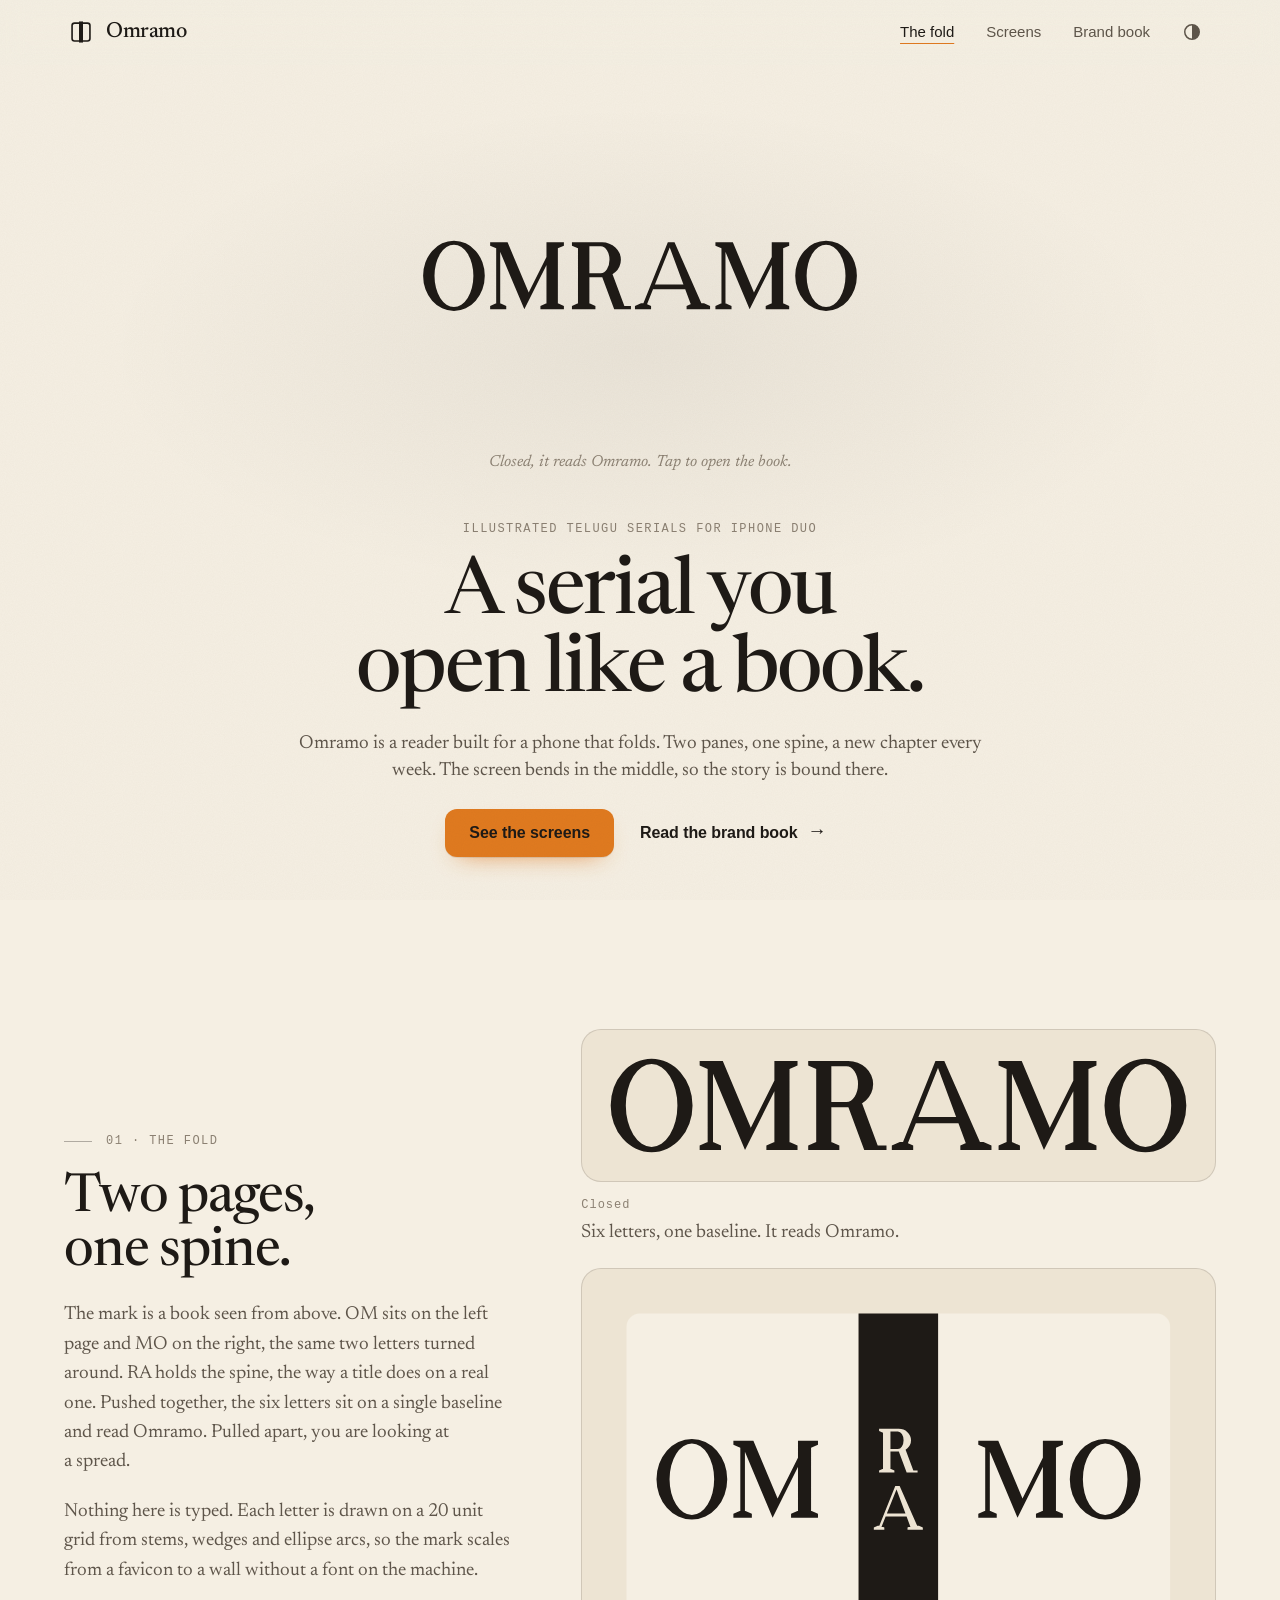
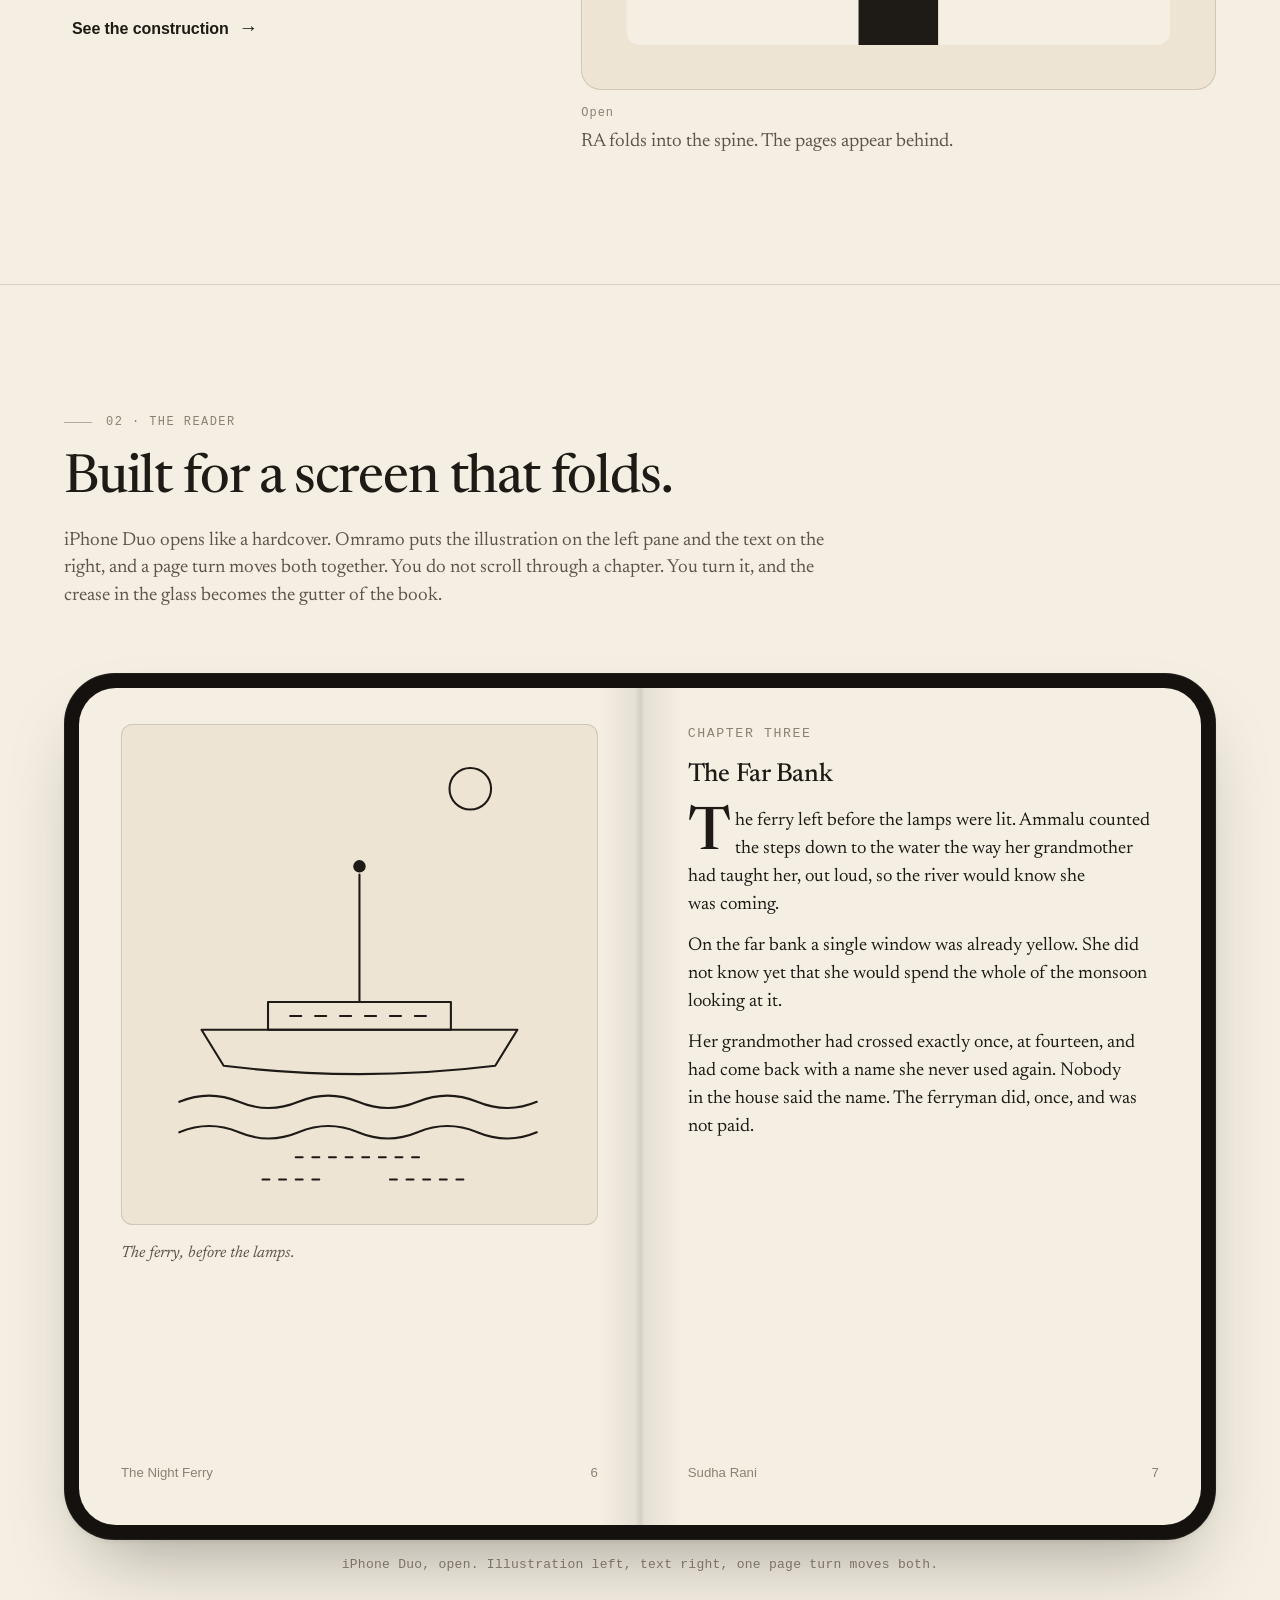
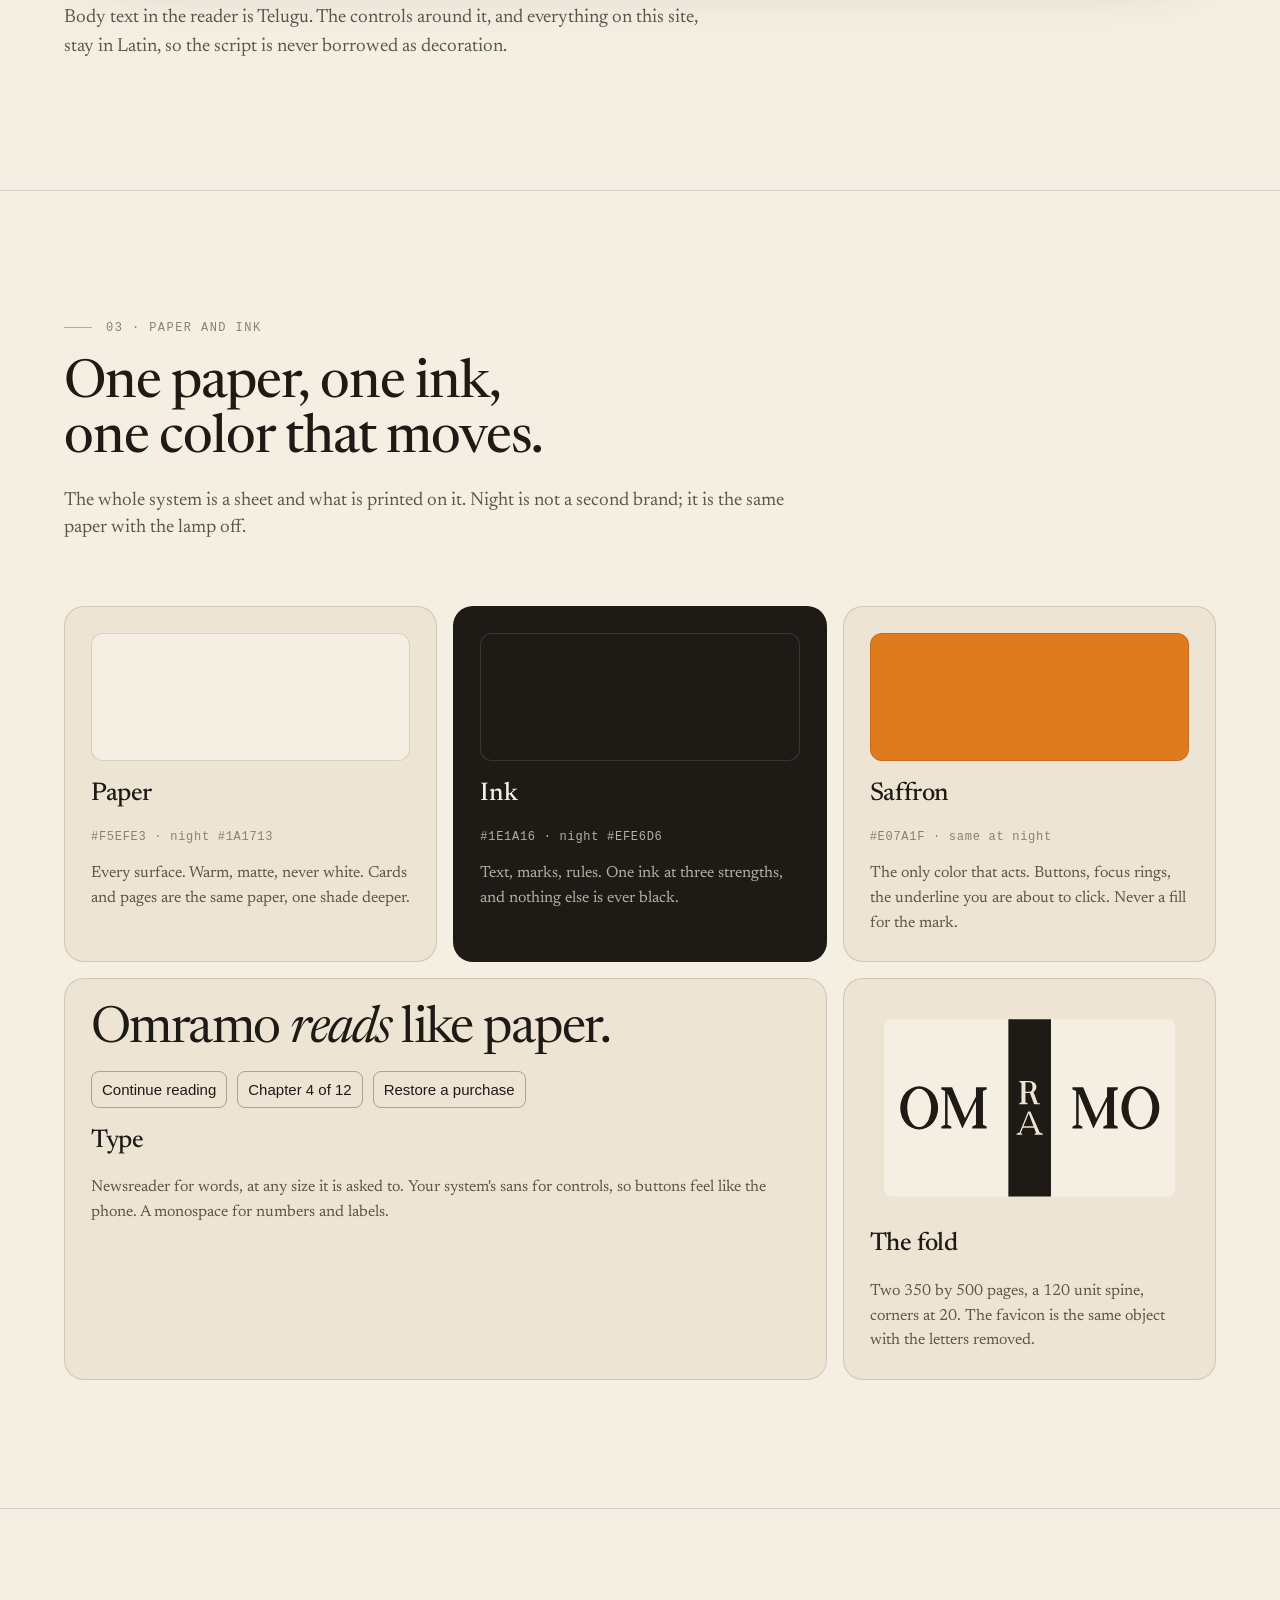
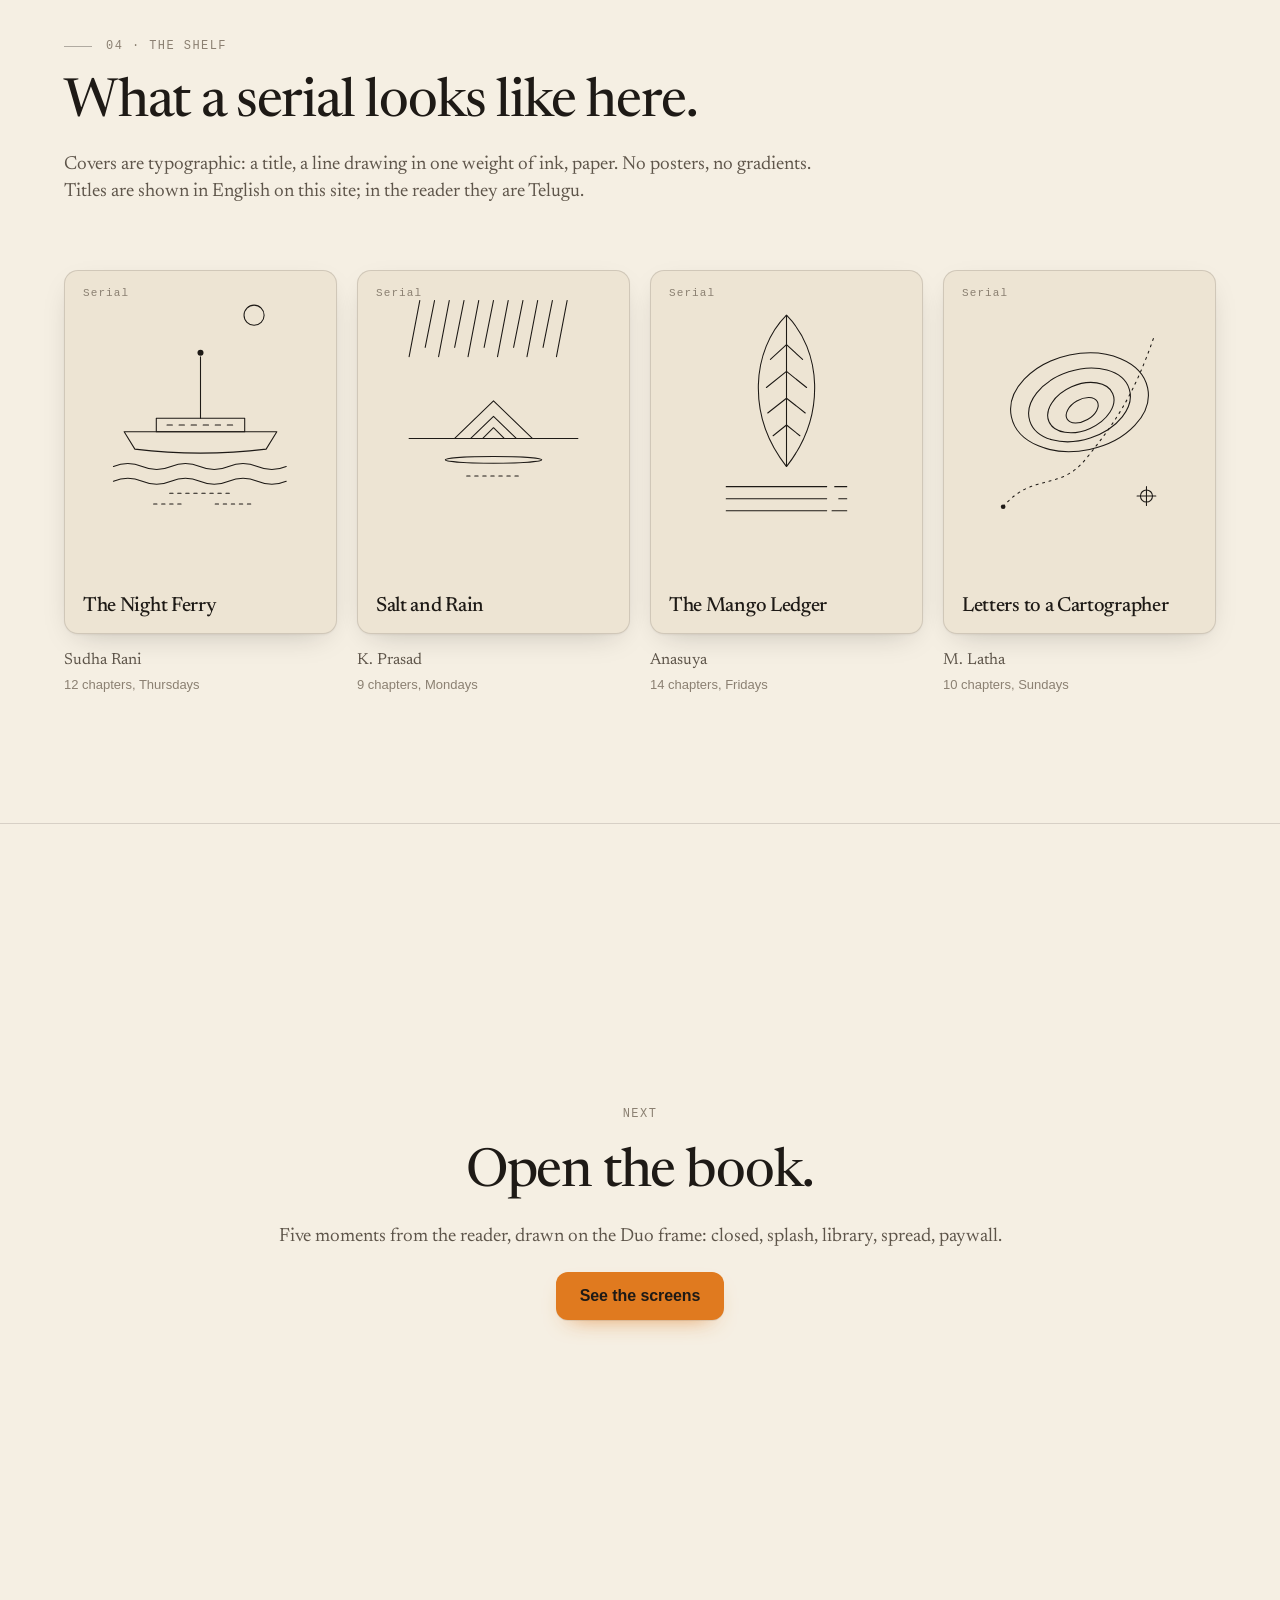
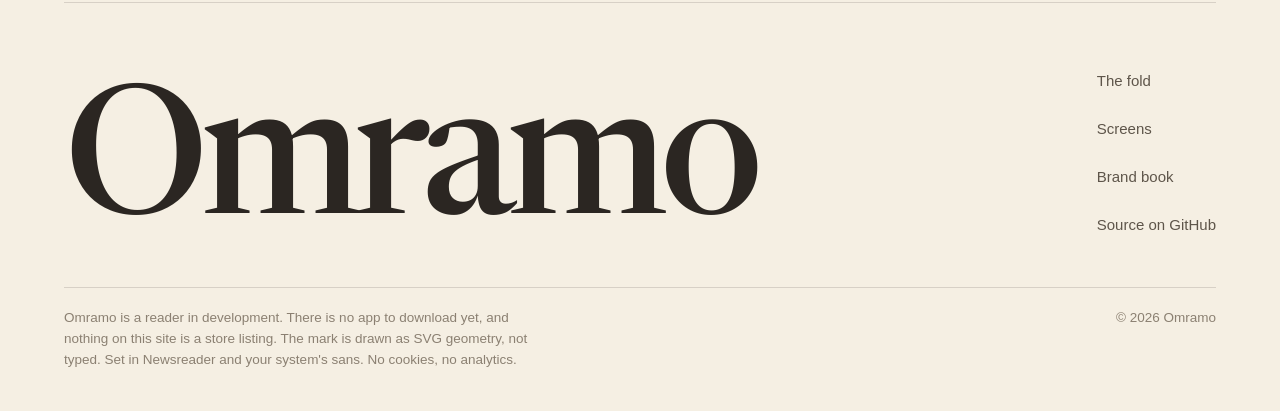
==== commit 2f5ab141: "Run the fold intro in CSS, close the book on scroll, fit the hero The intro from the closed word to " ====
--- a/index.html
+++ b/index.html
@@ -1,4 +1,4 @@
-<!doctype html>
+<!DOCTYPE html>
 <html lang="en">
 <head>
 <meta charset="utf-8">
@@ -49,7 +49,7 @@
 <main id="main">
 <section class="hero" aria-labelledby="hero-title">
   <div>
-    <button class="fold" type="button" data-state="closed" data-autoplay aria-pressed="false" aria-label="The Omramo fold mark. Press to close or open the book.">
+    <button class="fold" type="button" data-state="open" data-autoplay aria-pressed="false" aria-label="The Omramo fold mark. Press to close or open the book.">
       <svg class="fold-svg" viewBox="0 0 1000 560" aria-hidden="true" focusable="false">
       <path class="fold-page fold-page-l" d="M110 30 L440 30 L440 530 L110 530 A20 20 0 0 1 90 510 L90 50 A20 20 0 0 1 110 30 Z"/>
       <path class="fold-page fold-page-r" d="M560 30 L890 30 A20 20 0 0 1 910 50 L910 510 A20 20 0 0 1 890 530 L560 530 Z"/>
@@ -88,24 +88,24 @@
       <p><a class="btn btn-quiet" href="brand.html#construction">See the construction</a></p>
     </div>
     <div class="states states-2" data-reveal data-delay="1">
-      <div class="state">
-        <figure>
+      <figure class="state">
+        <div class="state-fig">
           <img src="brand/omramo-word-closed.svg" alt="OMRAMO set in the six constructed capitals on one baseline" width="671" height="129">
-        </figure>
+        </div>
         <figcaption>
           <span class="num">Closed</span>
           <span class="body">Six letters, one baseline. It reads Omramo.</span>
         </figcaption>
-      </div>
-      <div class="state">
-        <figure>
+      </figure>
+      <figure class="state">
+        <div class="state-fig">
           <svg class="mk" viewBox="0 0 900 580" aria-hidden="true" focusable="false"><path class="m-page" d="M60 40 L390 40 L390 540 L60 540 A20 20 0 0 1 40 520 L40 60 A20 20 0 0 1 60 40 Z"/><path class="m-page" d="M510 40 L840 40 A20 20 0 0 1 860 60 L860 520 A20 20 0 0 1 840 540 L510 540 Z"/><path class="m-ink" d="M390 40 L510 40 L510 540 L390 540 Z"/><path class="m-ink" d="M85.2 290 A53.36 60.9 0 1 1 191.92 290 A53.36 60.9 0 1 1 85.2 290 Z M104.92 290 A33.64 53.94 0 1 0 172.2 290 A33.64 53.94 0 1 0 104.92 290 Z M211.64 232 L218.6 232 L218.6 348 L211.64 348 Z M211.64 232 L231.36 232 L267.9 319 L260.36 348 Z M311.4 232 L318.36 232 L260.36 348 L267.9 319 Z M298.64 232 L318.36 232 L318.36 348 L298.64 348 Z M201.2 232 L218.6 232 L218.6 237.8 L218.6 242.44 L211.64 242.44 L201.2 237.8 Z M298.64 232 L328.8 232 L328.8 237.8 L318.36 242.44 L298.64 242.44 L298.64 237.8 Z M201.2 342.2 L211.64 337.56 L218.6 337.56 L229.04 342.2 L229.04 348 L201.2 348 Z M288.2 342.2 L298.64 337.56 L318.36 337.56 L328.8 342.2 L328.8 348 L288.2 348 Z M581.06 232 L588.02 232 L588.02 348 L581.06 348 Z M581.06 232 L600.78 232 L637.32 319 L629.78 348 Z M680.82 232 L687.78 232 L629.78 348 L637.32 319 Z M668.06 232 L687.78 232 L687.78 348 L668.06 348 Z M570.62 232 L588.02 232 L588.02 237.8 L588.02 242.44 L581.06 242.44 L570.62 237.8 Z M668.06 232 L698.22 232 L698.22 237.8 L687.78 242.44 L668.06 242.44 L668.06 237.8 Z M570.62 342.2 L581.06 337.56 L588.02 337.56 L598.46 342.2 L598.46 348 L570.62 348 Z M657.62 342.2 L668.06 337.56 L687.78 337.56 L698.22 342.2 L698.22 348 L657.62 348 Z M708.66 290 A53.36 60.9 0 1 1 815.38 290 A53.36 60.9 0 1 1 708.66 290 Z M728.38 290 A33.64 53.94 0 1 0 795.66 290 A33.64 53.94 0 1 0 728.38 290 Z"/><path class="m-paper" d="M426.9 214 L438.12 214 L438.12 280 L426.9 280 Z M438.12 214 L450.66 214 A18.48 17.16 0 0 1 450.66 248.32 L438.12 248.32 Z M438.12 217.96 L438.12 244.36 L449.34 244.36 A8.58 13.2 0 0 0 449.34 217.96 Z M449.34 244.36 L460.56 244.36 L473.76 280 L462.54 280 Z M472.51 276.7 L479.04 276.7 L479.04 280 L467.82 280 Z M420.96 214 L438.12 214 L438.12 217.3 L438.12 219.94 L426.9 219.94 L420.96 217.3 Z M420.96 276.7 L426.9 274.06 L438.12 274.06 L444.06 276.7 L444.06 280 L420.96 280 Z M445.38 300 L449.34 300 L422.94 366 L418.98 366 Z M445.38 300 L451.98 300 L481.02 366 L469.8 366 Z M429.54 341.58 L463.86 341.58 L463.86 346.2 L429.54 346.2 Z M413.04 362.7 L418.98 360.06 L422.94 360.06 L428.88 362.7 L428.88 366 L413.04 366 Z M463.86 362.7 L469.8 360.06 L481.02 360.06 L486.96 362.7 L486.96 366 L463.86 366 Z"/></svg>
-        </figure>
+        </div>
         <figcaption>
           <span class="num">Open</span>
           <span class="body">RA folds into the spine. The pages appear behind.</span>
         </figcaption>
-      </div>
+      </figure>
     </div>
   </div>
 </section>
@@ -124,16 +124,16 @@
       <div class="duo-screen">
         <div class="pane pane-l">
         <div class="s-art"><svg viewBox="0 20 300 360" aria-hidden="true"><g class="art">
-  <circle cx="230" cy="70" r="15"/>
-  <path d="M150 118v102"/>
-  <path d="M150 124l20 8-20 8"/>
-  <path d="M96 220h108v18H96z"/>
-  <path d="M44 238h212l-20 28q-86 12-172 0z"/>
+  <circle cx="230" cy="66" r="15"/>
+  <path d="M150 128v92"/>
+  <path d="M84 220h132v20H84z"/>
+  <path d="M100 230h8M118 230h8M136 230h8M154 230h8M172 230h8M190 230h8"/>
+  <path d="M36 240h228l-16 26q-98 12-196 0z"/>
   <path d="M20 292q21.5-9 43 0t43 0t43 0t43 0t43 0t43 0"/>
   <path d="M20 314q21.5-9 43 0t43 0t43 0t43 0t43 0t43 0"/>
   <path d="M104 332h92M80 348h48M172 348h56" stroke-dasharray="5 7"/>
 </g>
-<circle class="art-fill" cx="150" cy="112" r="4.5"/></svg></div>
+<circle class="art-fill" cx="150" cy="122" r="4.5"/></svg></div>
         <p class="s-caption">The ferry, before the lamps.</p>
         <div class="s-footer"><span>The Night Ferry</span><span>6</span></div>
       </div>
@@ -210,16 +210,16 @@
   <div class="cover">
     <svg viewBox="0 0 300 400" role="img" aria-label="Line drawing for The Night Ferry">
 <g class="art">
-  <circle cx="230" cy="70" r="15"/>
-  <path d="M150 118v102"/>
-  <path d="M150 124l20 8-20 8"/>
-  <path d="M96 220h108v18H96z"/>
-  <path d="M44 238h212l-20 28q-86 12-172 0z"/>
+  <circle cx="230" cy="66" r="15"/>
+  <path d="M150 128v92"/>
+  <path d="M84 220h132v20H84z"/>
+  <path d="M100 230h8M118 230h8M136 230h8M154 230h8M172 230h8M190 230h8"/>
+  <path d="M36 240h228l-16 26q-98 12-196 0z"/>
   <path d="M20 292q21.5-9 43 0t43 0t43 0t43 0t43 0t43 0"/>
   <path d="M20 314q21.5-9 43 0t43 0t43 0t43 0t43 0t43 0"/>
   <path d="M104 332h92M80 348h48M172 348h56" stroke-dasharray="5 7"/>
 </g>
-<circle class="art-fill" cx="150" cy="112" r="4.5"/>
+<circle class="art-fill" cx="150" cy="122" r="4.5"/>
     </svg>
     <span class="spine-mark">Serial</span>
     <span class="title">The Night Ferry</span>
--- a/assets/site.css
+++ b/assets/site.css
@@ -0,0 +1,612 @@
+/* Omramo. One paper and ink system. Light is the site; night is the same paper with the lamp off. */
+
+@font-face {
+  font-family: "Newsreader";
+  font-style: normal;
+  font-weight: 200 800;
+  font-display: swap;
+  src: url("fonts/newsreader-latin.woff2") format("woff2");
+}
+@font-face {
+  font-family: "Newsreader";
+  font-style: italic;
+  font-weight: 200 800;
+  font-display: swap;
+  src: url("fonts/newsreader-latin-italic.woff2") format("woff2");
+}
+
+:root {
+  --paper: #F5EFE3;
+  --page: #EDE4D3;
+  --page-2: #E4D9C4;
+  --ink: #1E1A16;
+  --ink-2: #5E554A;
+  --ink-3: #8B8072;
+  --rule: rgba(30, 26, 22, 0.14);
+  --rule-2: rgba(30, 26, 22, 0.32);
+  --saffron: #E07A1F;
+  --saffron-deep: #C4680F;
+  --on-saffron: #1E1A16;
+  --shadow-1: 0 1px 2px rgba(30, 26, 22, 0.05), 0 10px 30px -14px rgba(30, 26, 22, 0.28);
+  --shadow-2: 0 2px 4px rgba(30, 26, 22, 0.06), 0 40px 80px -30px rgba(30, 26, 22, 0.38);
+  --grain-opacity: 0.07;
+  --grain-blend: multiply;
+
+  --serif: "Newsreader", ui-serif, Georgia, "Iowan Old Style", "Times New Roman", serif;
+  --sans: -apple-system, BlinkMacSystemFont, "SF Pro Text", "Segoe UI Variable Text", "Segoe UI", Roboto, "Source Sans 3", "Helvetica Neue", Arial, sans-serif;
+  --mono: ui-monospace, "SF Mono", Menlo, Consolas, "Liberation Mono", monospace;
+
+  --radius: 20px;
+  --radius-s: 12px;
+  --max: 1200px;
+  --gutter: clamp(20px, 5vw, 72px);
+  --ease: cubic-bezier(0.2, 0.7, 0.2, 1);
+  color-scheme: light;
+}
+
+:root[data-theme="dark"] {
+  --paper: #1A1713;
+  --page: #252019;
+  --page-2: #2F2921;
+  --ink: #EFE6D6;
+  --ink-2: #B7AA98;
+  --ink-3: #8A7E6F;
+  --rule: rgba(239, 230, 214, 0.14);
+  --rule-2: rgba(239, 230, 214, 0.32);
+  --on-saffron: #1E1A16;
+  --shadow-1: 0 1px 2px rgba(0, 0, 0, 0.3), 0 10px 30px -14px rgba(0, 0, 0, 0.7);
+  --shadow-2: 0 2px 4px rgba(0, 0, 0, 0.3), 0 40px 80px -30px rgba(0, 0, 0, 0.8);
+  --grain-opacity: 0.09;
+  --grain-blend: screen;
+  color-scheme: dark;
+}
+
+@media (prefers-color-scheme: dark) {
+  :root:not([data-theme="light"]) {
+    --paper: #1A1713;
+    --page: #252019;
+    --page-2: #2F2921;
+    --ink: #EFE6D6;
+    --ink-2: #B7AA98;
+    --ink-3: #8A7E6F;
+    --rule: rgba(239, 230, 214, 0.14);
+    --rule-2: rgba(239, 230, 214, 0.32);
+    --on-saffron: #1E1A16;
+    --shadow-1: 0 1px 2px rgba(0, 0, 0, 0.3), 0 10px 30px -14px rgba(0, 0, 0, 0.7);
+    --shadow-2: 0 2px 4px rgba(0, 0, 0, 0.3), 0 40px 80px -30px rgba(0, 0, 0, 0.8);
+    --grain-opacity: 0.09;
+    --grain-blend: screen;
+    color-scheme: dark;
+  }
+}
+
+/* ---------------------------------------------------------------- base */
+*, *::before, *::after { box-sizing: border-box; }
+html { -webkit-text-size-adjust: 100%; scroll-behavior: smooth; }
+@media (prefers-reduced-motion: reduce) { html { scroll-behavior: auto; } }
+
+body {
+  margin: 0;
+  background: var(--paper);
+  color: var(--ink);
+  font-family: var(--serif);
+  font-size: clamp(17px, 1.05vw + 12px, 19px);
+  line-height: 1.55;
+  font-optical-sizing: auto;
+  -webkit-font-smoothing: antialiased;
+  text-rendering: optimizeLegibility;
+  transition: background-color 0.5s ease, color 0.5s ease;
+}
+
+/* paper grain: a tiled noise SVG, never an image file */
+body::before {
+  content: "";
+  position: fixed;
+  inset: 0;
+  z-index: 50;
+  pointer-events: none;
+  opacity: var(--grain-opacity);
+  mix-blend-mode: var(--grain-blend);
+  background-image: url("data:image/svg+xml,%3Csvg xmlns='http://www.w3.org/2000/svg' width='240' height='240'%3E%3Cfilter id='n'%3E%3CfeTurbulence type='fractalNoise' baseFrequency='0.9' numOctaves='2' stitchTiles='stitch'/%3E%3CfeColorMatrix values='0 0 0 0 0.35 0 0 0 0 0.3 0 0 0 0 0.25 0 0 0 0.8 0'/%3E%3C/filter%3E%3Crect width='240' height='240' filter='url(%23n)'/%3E%3C/svg%3E");
+  background-size: 240px 240px;
+}
+
+::selection { background: var(--saffron); color: var(--on-saffron); }
+
+a { color: inherit; text-decoration-color: var(--rule-2); text-decoration-thickness: 1px; text-underline-offset: 0.16em; }
+a:hover { text-decoration-color: var(--saffron); }
+:focus-visible { outline: 2px solid var(--saffron); outline-offset: 3px; border-radius: 4px; }
+
+img, svg { display: block; max-width: 100%; }
+button { font: inherit; color: inherit; }
+
+h1, h2, h3, h4 { font-weight: 500; letter-spacing: -0.015em; margin: 0; text-wrap: balance; }
+p { margin: 0; text-wrap: pretty; }
+
+.skip {
+  position: absolute; left: 16px; top: -60px; z-index: 200;
+  padding: 12px 16px; background: var(--ink); color: var(--paper);
+  font-family: var(--sans); font-size: 14px; border-radius: 8px; text-decoration: none;
+}
+.skip:focus { top: 16px; }
+
+.wrap { width: min(var(--max), 100% - 2 * var(--gutter)); margin-inline: auto; }
+.wrap-wide { width: min(1440px, 100% - 2 * var(--gutter)); margin-inline: auto; }
+
+/* ---------------------------------------------------------------- type */
+.eyebrow {
+  font-family: var(--mono);
+  font-size: 12px;
+  letter-spacing: 0.12em;
+  text-transform: uppercase;
+  color: var(--ink-3);
+  display: flex; gap: 14px; align-items: center;
+}
+.eyebrow::before { content: ""; width: 28px; height: 1px; background: var(--rule-2); }
+.eyebrow.plain::before { display: none; }
+
+.display {
+  font-size: clamp(44px, 7.6vw, 108px);
+  line-height: 0.98;
+  letter-spacing: -0.028em;
+  font-weight: 450;
+}
+.h2 { font-size: clamp(34px, 4.2vw, 60px); line-height: 1.02; letter-spacing: -0.022em; font-weight: 450; }
+.h3 { font-size: clamp(24px, 2.4vw, 32px); line-height: 1.12; letter-spacing: -0.012em; font-weight: 450; }
+.lede { font-size: clamp(19px, 1.4vw, 24px); line-height: 1.45; color: var(--ink-2); }
+.body { color: var(--ink-2); }
+.ui { font-family: var(--sans); }
+.mono { font-family: var(--mono); font-size: 13px; letter-spacing: 0.02em; }
+em, .it { font-style: italic; font-weight: 400; }
+.num { font-family: var(--mono); font-size: 12px; letter-spacing: 0.08em; color: var(--ink-3); }
+
+/* ---------------------------------------------------------------- nav */
+.nav {
+  position: sticky; top: 0; z-index: 40;
+  display: flex; align-items: center; justify-content: space-between; gap: 16px;
+  padding: 10px var(--gutter);
+  background: color-mix(in srgb, var(--paper) 82%, transparent);
+  -webkit-backdrop-filter: blur(14px) saturate(1.1);
+  backdrop-filter: blur(14px) saturate(1.1);
+  border-bottom: 1px solid transparent;
+  transition: border-color 0.4s ease, background-color 0.5s ease;
+}
+.nav.scrolled { border-bottom-color: var(--rule); }
+.brand {
+  display: inline-flex; align-items: center; gap: 12px;
+  min-height: 44px; padding: 0 4px;
+  text-decoration: none; font-weight: 500; font-size: 22px; letter-spacing: -0.02em;
+}
+.brand svg { width: 26px; height: 26px; }
+.nav-links { display: flex; gap: 4px; align-items: center; }
+.nav-links a, .nav .iconbtn {
+  font-family: var(--sans); font-size: 15px; text-decoration: none; color: var(--ink-2); white-space: nowrap;
+  display: inline-flex; align-items: center; justify-content: center;
+  min-height: 44px; min-width: 44px; padding: 0 14px; border-radius: 10px;
+  transition: color 0.2s ease, background-color 0.2s ease;
+}
+.nav-links a:hover, .nav-links a[aria-current="page"] { color: var(--ink); }
+.nav-links a[aria-current="page"] { text-decoration: underline; text-decoration-color: var(--saffron); text-underline-offset: 6px; }
+.iconbtn { background: transparent; border: 0; cursor: pointer; padding: 0; }
+.iconbtn:hover { background: var(--page); }
+.iconbtn svg { width: 20px; height: 20px; }
+.lamp-on { display: none; }
+:root[data-theme="dark"] .lamp-on { display: block; }
+:root[data-theme="dark"] .lamp-off { display: none; }
+@media (prefers-color-scheme: dark) {
+  :root:not([data-theme="light"]) .lamp-on { display: block; }
+  :root:not([data-theme="light"]) .lamp-off { display: none; }
+}
+@media (max-width: 560px) {
+  .nav { padding-inline: 12px; }
+  .nav-links { gap: 0; }
+  .nav-links a { padding: 0 9px; font-size: 14px; }
+  .brand span { display: none; }
+}
+
+/* ---------------------------------------------------------------- buttons */
+.btn {
+  display: inline-flex; align-items: center; justify-content: center; gap: 10px;
+  min-height: 48px; padding: 0 24px;
+  font-family: var(--sans); font-size: 16px; font-weight: 600; letter-spacing: -0.005em;
+  text-decoration: none; border-radius: 12px; border: 0; cursor: pointer;
+  transition: transform 0.25s var(--ease), background-color 0.2s ease, box-shadow 0.25s ease;
+}
+.btn-primary { background: var(--saffron); color: var(--on-saffron); box-shadow: 0 1px 0 rgba(0, 0, 0, 0.08), 0 10px 24px -14px rgba(224, 122, 31, 0.9); }
+.btn-primary:hover { background: var(--saffron-deep); transform: translateY(-1px); }
+.btn-primary:active { transform: translateY(0); }
+.btn-quiet { background: transparent; color: var(--ink); padding-inline: 8px; }
+.btn-quiet::after { content: "\2192"; font-family: var(--serif); font-size: 1.2em; line-height: 1; transition: transform 0.25s var(--ease); }
+.btn-quiet:hover::after { transform: translateX(4px); }
+.btn svg { width: 18px; height: 18px; }
+
+/* ---------------------------------------------------------------- hero fold */
+.hero {
+  min-height: calc(100svh - 64px);
+  display: grid;
+  grid-template-rows: 1fr auto;
+  align-items: center;
+  padding: 12px var(--gutter) 44px;
+  position: relative;
+  isolation: isolate;
+}
+.hero::before {
+  /* the lamp: a faint pool of light behind the book */
+  content: ""; position: absolute; inset: 0; z-index: -1; pointer-events: none;
+  background: radial-gradient(ellipse 60% 42% at 50% 34%, rgba(30, 26, 22, 0.055), transparent 70%);
+}
+:root[data-theme="dark"] .hero::before { background: radial-gradient(ellipse 60% 42% at 50% 34%, rgba(239, 230, 214, 0.05), transparent 70%); }
+@media (prefers-color-scheme: dark) { :root:not([data-theme="light"]) .hero::before { background: radial-gradient(ellipse 60% 42% at 50% 34%, rgba(239, 230, 214, 0.05), transparent 70%); } }
+.fold {
+  width: clamp(280px, calc((100svh - 560px) * 1.7), min(820px, 100%));
+  margin: 0 auto;
+  display: block;
+  background: transparent; border: 0; padding: 0; cursor: pointer;
+  border-radius: 24px;
+  -webkit-tap-highlight-color: transparent;
+}
+.fold:focus-visible { outline-offset: 12px; }
+.fold-svg { width: 100%; height: auto; overflow: visible; }
+.fold-page {
+  fill: var(--page);
+  stroke: var(--rule); stroke-width: 1;
+  filter: drop-shadow(0 24px 30px rgba(30, 26, 22, 0.16));
+  transition: opacity 0.9s var(--ease), transform 1.1s var(--ease), fill 0.5s ease;
+}
+:root[data-theme="dark"] .fold-page { filter: drop-shadow(0 24px 30px rgba(0, 0, 0, 0.55)); }
+@media (prefers-color-scheme: dark) { :root:not([data-theme="light"]) .fold-page { filter: drop-shadow(0 24px 30px rgba(0, 0, 0, 0.55)); } }
+.fold-page-l { --from-x: 22px; }
+.fold-page-r { --from-x: -22px; }
+.fold-gutter { transition: opacity 0.9s var(--ease); }
+.fold-spine {
+  fill: var(--ink);
+  transform-origin: 500px 280px;
+  transition: transform 0.9s var(--ease), fill 0.5s ease;
+}
+.glyph {
+  fill: var(--ink);
+  transform: var(--open);
+  transition: transform 1.05s var(--ease) 0.08s, fill 0.5s ease 0.25s;
+}
+.glyph-ra { fill: var(--paper); transition: transform 1.05s var(--ease) 0.08s, fill 0.4s ease 0.8s; }
+
+/* closed state, toggled by the button or by scrolling away */
+.fold[data-state="closed"] .glyph { transform: var(--closed); transition-delay: 0.2s; }
+.fold[data-state="closed"] .glyph-ra { fill: var(--ink); transition-delay: 0s; }
+.fold[data-state="closed"] .fold-page { opacity: 0; transition-delay: 0s; transform: translateX(var(--from-x)); }
+.fold[data-state="closed"] .fold-gutter { opacity: 0; }
+.fold[data-state="closed"] .fold-spine { transform: scaleY(0); transition-delay: 0.35s; }
+
+/* the intro: closed word to open book, in CSS so it runs even if the script is late */
+.js .fold[data-autoplay] .glyph { animation: glyph-open 1.05s var(--ease) 1.15s both; }
+.js .fold[data-autoplay] .glyph-ra { animation: glyph-open 1.05s var(--ease) 1.15s both, ra-ink 0.4s ease 1.9s both; }
+.js .fold[data-autoplay] .fold-page { animation: page-in 0.9s var(--ease) 1.25s both; }
+.js .fold[data-autoplay] .fold-gutter { animation: fade-in 0.9s ease 1.35s both; }
+.js .fold[data-autoplay] .fold-spine { animation: spine-in 0.9s var(--ease) 1.05s both; }
+@keyframes glyph-open { from { transform: var(--closed); } to { transform: var(--open); } }
+@keyframes ra-ink { from { fill: var(--ink); } to { fill: var(--paper); } }
+@keyframes page-in { from { opacity: 0; transform: translateX(var(--from-x, 0px)); } to { opacity: 1; transform: none; } }
+@keyframes spine-in { from { transform: scaleY(0); } to { transform: scaleY(1); } }
+@keyframes fade-in { from { opacity: 0; } to { opacity: 1; } }
+@keyframes enter { from { opacity: 0; transform: translateY(14px); } to { opacity: 1; transform: none; } }
+
+.fold-hint {
+  margin-top: 12px; text-align: center;
+  font-style: italic; font-size: 16px; color: var(--ink-3);
+  min-height: 1.5em;
+}
+.js .fold-hint { animation: fade-in 0.8s ease 2.4s both; }
+.hero-copy { text-align: center; max-width: 820px; margin: 8px auto 0; display: grid; gap: 18px; justify-items: center; }
+.hero .display { font-size: clamp(42px, 6.2vw, 92px); }
+.hero-copy .lede { max-width: 700px; }
+.hero-actions { display: flex; gap: 8px 18px; flex-wrap: wrap; justify-content: center; align-items: center; margin-top: 6px; }
+.js .enter { animation: enter 0.9s var(--ease) both; animation-delay: 2s; }
+.js .enter:nth-child(2) { animation-delay: 2.1s; }
+.js .enter:nth-child(3) { animation-delay: 2.2s; }
+.js .enter:nth-child(4) { animation-delay: 2.3s; }
+
+/* ---------------------------------------------------------------- sections */
+.section { padding: clamp(72px, 10vw, 140px) 0; }
+.section + .section { border-top: 1px solid var(--rule); }
+.section-head { display: grid; gap: 20px; max-width: 760px; margin-bottom: clamp(40px, 5vw, 72px); }
+.split { display: grid; grid-template-columns: minmax(0, 5fr) minmax(0, 7fr); gap: clamp(32px, 5vw, 96px); align-items: center; }
+.split > * { min-width: 0; }
+.split.rev { grid-template-columns: minmax(0, 7fr) minmax(0, 5fr); }
+.split .copy { display: grid; gap: 20px; }
+@media (max-width: 860px) {
+  .split, .split.rev { grid-template-columns: 1fr; }
+  .split.rev .copy { order: -1; }
+}
+.rule { height: 1px; background: var(--rule); border: 0; margin: 0; }
+
+.states { display: grid; grid-template-columns: repeat(3, 1fr); gap: 20px; }
+.state { display: grid; gap: 14px; margin: 0; }
+.state .state-fig { margin: 0; padding: 18px; background: var(--page); border-radius: var(--radius); border: 1px solid var(--rule); }
+.state img, .state svg { width: 100%; height: auto; }
+.state figcaption { display: grid; gap: 4px; }
+@media (max-width: 700px) { .states { grid-template-columns: 1fr; } }
+.states-2 { grid-template-columns: 1fr; }
+.state .state-fig .mk { width: 100%; }
+
+/* ---------------------------------------------------------------- bento */
+.bento { display: grid; grid-template-columns: repeat(6, 1fr); gap: 16px; }
+.tile {
+  background: var(--page); border: 1px solid var(--rule); border-radius: var(--radius);
+  padding: 26px; display: grid; gap: 14px; align-content: start; min-height: 220px;
+  transition: transform 0.4s var(--ease), box-shadow 0.4s ease;
+}
+.tile:hover { transform: translateY(-2px); box-shadow: var(--shadow-1); }
+.tile h3 { font-size: clamp(22px, 2vw, 28px); }
+.tile .swatch { width: 100%; aspect-ratio: 5 / 2; border-radius: 12px; border: 1px solid var(--rule); }
+.tile .body { font-size: 16px; }
+.tile .hex { font-family: var(--mono); font-size: 12px; letter-spacing: 0.06em; color: var(--ink-3); }
+.span-2 { grid-column: span 2; } .span-3 { grid-column: span 3; } .span-4 { grid-column: span 4; } .span-6 { grid-column: span 6; }
+.tile-ink { background: var(--ink); color: var(--paper); border-color: transparent; }
+.tile-ink .body, .tile-ink .hex { color: color-mix(in srgb, var(--paper) 70%, transparent); }
+.tile-saffron { background: var(--saffron); color: var(--on-saffron); border-color: transparent; }
+.tile-saffron .body, .tile-saffron .hex { color: rgba(30, 26, 22, 0.75); }
+.tile-type .sample { font-size: clamp(40px, 4vw, 64px); line-height: 1; letter-spacing: -0.03em; }
+.tile-type .sample-sans { font-family: var(--sans); font-size: 15px; display: flex; gap: 10px; flex-wrap: wrap; }
+.tile-type .sample-sans span { border: 1px solid var(--rule-2); border-radius: 8px; padding: 6px 10px; min-height: 36px; display: inline-flex; align-items: center; }
+@media (max-width: 900px) { .bento { grid-template-columns: repeat(2, 1fr); } .span-2, .span-3, .span-4, .span-6 { grid-column: span 2; } }
+@media (max-width: 520px) { .bento { grid-template-columns: 1fr; } .span-2, .span-3, .span-4, .span-6 { grid-column: span 1; } }
+
+/* ---------------------------------------------------------------- covers */
+.shelf { display: grid; grid-template-columns: repeat(4, 1fr); gap: 20px; }
+.cover-card { display: grid; gap: 14px; text-decoration: none; }
+.cover {
+  aspect-ratio: 3 / 4; border-radius: 14px; background: var(--page); border: 1px solid var(--rule);
+  display: grid; overflow: hidden; position: relative; box-shadow: var(--shadow-1);
+  transition: transform 0.5s var(--ease), box-shadow 0.5s ease;
+}
+.cover-card:hover .cover { transform: translateY(-4px) rotate(-0.4deg); box-shadow: var(--shadow-2); }
+.cover svg { width: 100%; height: 74%; align-self: start; }
+.cover .art { stroke: var(--ink); fill: none; stroke-width: 1.6; stroke-linecap: round; stroke-linejoin: round; }
+.cover .art-fill { fill: var(--ink); }
+.cover .title {
+  position: absolute; left: 18px; right: 18px; bottom: 16px;
+  font-size: clamp(20px, 1.6vw, 24px); line-height: 1.08; letter-spacing: -0.015em; font-weight: 500;
+}
+.cover .spine-mark { position: absolute; top: 14px; left: 18px; font-family: var(--mono); font-size: 11px; letter-spacing: 0.1em; color: var(--ink-3); }
+.cover-meta { display: grid; gap: 2px; }
+.cover-meta .by { color: var(--ink-2); font-size: 16px; }
+.cover-meta .chapters { font-family: var(--sans); font-size: 13px; color: var(--ink-3); }
+@media (max-width: 900px) { .shelf { grid-template-columns: repeat(2, 1fr); } }
+
+/* ---------------------------------------------------------------- duo device */
+.duo-fig { margin: 0; display: grid; gap: 14px; }
+.duo-fig figcaption { color: var(--ink-3); text-align: center; }
+.duo-box { container-type: inline-size; width: 100%; }
+.duo-box.closed { max-width: 240px; margin: 0 auto; }
+.duo {
+  --bezel: 1.3cqw;
+  --screen: #F5EFE3;
+  --screen-ink: #1E1A16;
+  --screen-ink-2: #5E554A;
+  --screen-ink-3: #8B8072;
+  --screen-page: #EDE4D3;
+  --screen-rule: rgba(30, 26, 22, 0.14);
+  background: #14110E; border-radius: 4.4cqw; padding: var(--bezel);
+  box-shadow: var(--shadow-2), inset 0 0 0 1px rgba(255, 255, 255, 0.06);
+  position: relative;
+  color: var(--screen-ink);
+  font-family: var(--serif);
+}
+.duo-screen {
+  background: var(--screen); border-radius: 3.2cqw; overflow: hidden; position: relative;
+  aspect-ratio: 1.34 / 1;
+  display: grid; grid-template-columns: 1fr 1fr;
+}
+.duo-screen::after {
+  /* the crease: paper curving into the fold */
+  content: ""; position: absolute; top: 0; bottom: 0; left: 50%; width: 7cqw; transform: translateX(-50%);
+  background: linear-gradient(90deg, rgba(30, 26, 22, 0) 0%, rgba(30, 26, 22, 0.07) 44%, rgba(30, 26, 22, 0.15) 50%, rgba(30, 26, 22, 0.07) 56%, rgba(30, 26, 22, 0) 100%);
+  pointer-events: none;
+}
+.pane { padding: 6.5% 7.5%; min-width: 0; display: grid; align-content: start; gap: 1.4cqw; position: relative; }
+.pane-r { padding-left: 8.5%; }
+.pane-center { align-content: center; }
+.s-splash { grid-column: 1 / -1; }
+.duo-closed { --bezel: 3.4cqw; border-radius: 13cqw; }
+.duo-closed .duo-screen { aspect-ratio: 9 / 19; grid-template-columns: 1fr; border-radius: 10cqw; }
+.duo-closed .duo-screen::after { display: none; }
+.duo-closed .pane { padding: 18% 12%; gap: 6cqw; }
+.duo-closed .s-closed-word { width: 74%; height: auto; }
+.duo-closed .s-meta { font-size: 4.2cqw; text-align: center; max-width: 80%; }
+
+/* screen typography scales with the device, not the page */
+.s-eyebrow { font-family: var(--mono); font-size: 1.15cqw; letter-spacing: 0.12em; text-transform: uppercase; color: var(--screen-ink-3); }
+.s-title { font-size: 2.9cqw; line-height: 1.06; letter-spacing: -0.015em; font-weight: 500; }
+.s-h { font-size: 2.25cqw; line-height: 1.15; font-weight: 500; letter-spacing: -0.01em; }
+.s-body { font-size: 1.62cqw; line-height: 1.5; color: var(--screen-ink); }
+.s-body p + p { margin-top: 0.7em; }
+.s-body .dropcap::first-letter { float: left; font-size: 3.2em; line-height: 0.82; padding: 0.06em 0.08em 0 0; font-weight: 500; }
+.s-meta { font-family: var(--sans); font-size: 1.25cqw; color: var(--screen-ink-3); line-height: 1.4; }
+.s-rule { height: 1px; background: var(--screen-rule); }
+.s-list { display: grid; }
+.s-row { display: grid; grid-template-columns: auto 1fr auto; gap: 1.4cqw; align-items: center; padding: 1.5cqw 0; border-bottom: 1px solid var(--screen-rule); }
+.s-row .thumb { width: 4.2cqw; aspect-ratio: 3 / 4; border-radius: 0.5cqw; background: var(--screen-page); border: 1px solid var(--screen-rule); display: grid; place-items: center; overflow: hidden; }
+.s-row .thumb svg { width: 100%; height: 100%; stroke: var(--screen-ink); fill: none; stroke-width: 6; stroke-linecap: round; stroke-linejoin: round; }
+.s-row .thumb .art-fill { fill: var(--screen-ink); stroke: none; }
+.s-row .t { display: grid; gap: 0.3cqw; min-width: 0; }
+.s-row .t b { font-weight: 500; font-size: 1.7cqw; line-height: 1.15; white-space: nowrap; overflow: hidden; text-overflow: ellipsis; }
+.s-row .t small { font-family: var(--sans); font-size: 1.15cqw; color: var(--screen-ink-3); }
+.s-row .prog { width: 6cqw; height: 0.3cqw; background: var(--screen-rule); position: relative; border-radius: 1px; }
+.s-row .prog i { position: absolute; left: 0; top: 0; bottom: 0; background: var(--screen-ink); border-radius: 1px; }
+.s-row.current .t b { text-decoration: underline; text-decoration-color: var(--screen-ink); text-underline-offset: 0.35cqw; text-decoration-thickness: 1px; }
+.s-art { width: 100%; aspect-ratio: 1 / 1.05; border-radius: 1cqw; background: var(--screen-page); border: 1px solid var(--screen-rule); overflow: hidden; }
+.s-art svg { width: 100%; height: 100%; stroke: var(--screen-ink); fill: none; stroke-width: 1.5; stroke-linecap: round; stroke-linejoin: round; }
+.s-art .art-fill { fill: var(--screen-ink); stroke: none; }
+.s-feature { display: grid; grid-template-columns: 34% 1fr; gap: 2cqw; align-items: end; }
+.s-feature .s-art-sm { aspect-ratio: 3 / 4; }
+.s-feature > div { display: grid; gap: 0.7cqw; }
+.s-caption { font-style: italic; font-size: 1.4cqw; color: var(--screen-ink-2); }
+.s-footer { position: absolute; left: 7.5%; right: 7.5%; bottom: 5%; display: flex; justify-content: space-between; font-family: var(--sans); font-size: 1.15cqw; color: var(--screen-ink-3); }
+.pane-r .s-footer { left: 8.5%; }
+.s-btn {
+  display: inline-flex; align-items: center; justify-content: center; align-self: start; justify-self: start;
+  min-height: 5.2cqw; padding: 0 2.6cqw; border-radius: 1.4cqw;
+  background: var(--saffron); color: var(--on-saffron);
+  font-family: var(--sans); font-weight: 600; font-size: 1.7cqw; letter-spacing: -0.005em;
+}
+.s-link { font-family: var(--sans); font-size: 1.35cqw; text-decoration: underline; text-underline-offset: 0.4cqw; text-decoration-color: var(--screen-rule); color: var(--screen-ink-2); }
+.s-card {
+  background: var(--screen-page); border: 1px solid var(--screen-rule); border-radius: 2cqw;
+  padding: 3.4cqw 3.6cqw; display: grid; gap: 1.6cqw; align-self: center;
+}
+.s-dim { opacity: 0.4; }
+.s-lines { display: grid; gap: 0.95cqw; margin-top: 0.6cqw; }
+.s-lines i { display: block; height: 0.7cqw; background: var(--screen-ink); opacity: 0.16; border-radius: 2px; }
+.s-lines i:nth-child(3n) { width: 82%; } .s-lines i:nth-child(5n) { width: 64%; } .s-lines i:last-child { width: 40%; }
+.s-mark { width: 74%; height: auto; }
+.s-center { align-content: center; justify-items: center; text-align: center; }
+.s-wordmark { font-size: 5.4cqw; letter-spacing: -0.03em; font-weight: 500; line-height: 1; }
+
+/* screens page */
+.screen-block { display: grid; grid-template-columns: minmax(0, 3fr) minmax(0, 8fr); gap: clamp(28px, 4vw, 72px); align-items: start; padding: clamp(48px, 6vw, 96px) 0; border-top: 1px solid var(--rule); }
+.screen-block:first-of-type { border-top: 0; }
+.screen-note { position: sticky; top: 96px; display: grid; gap: 16px; }
+.screen-note ul { margin: 0; padding-left: 1.1em; color: var(--ink-2); display: grid; gap: 6px; }
+@media (max-width: 900px) { .screen-block { grid-template-columns: 1fr; } .screen-note { position: static; } }
+.flow { display: grid; grid-template-columns: repeat(4, minmax(0, 1fr)); gap: 12px; align-items: center; }
+.flow .duo { border-radius: 14px; --bezel: 4px; box-shadow: var(--shadow-1); }
+.flow .duo-screen { border-radius: 11px; }
+.flow a { text-decoration: none; display: grid; gap: 10px; }
+.flow .num { text-align: center; }
+@media (max-width: 700px) { .flow { grid-template-columns: repeat(2, 1fr); } }
+
+/* ---------------------------------------------------------------- brand book */
+.toc { display: grid; grid-template-columns: repeat(auto-fit, minmax(180px, 1fr)); gap: 8px 24px; font-family: var(--sans); font-size: 15px; }
+.toc a { display: flex; gap: 12px; align-items: baseline; min-height: 44px; text-decoration: none; color: var(--ink-2); border-bottom: 1px solid var(--rule); }
+.toc a:hover { color: var(--ink); }
+.toc .num { min-width: 2.2em; }
+.chapter { padding: clamp(56px, 7vw, 112px) 0; border-top: 1px solid var(--rule); }
+.chapter-head { display: grid; grid-template-columns: minmax(0, 4fr) minmax(0, 8fr); gap: 24px 48px; margin-bottom: clamp(32px, 4vw, 56px); align-items: end; }
+.chapter-head .lede { max-width: 640px; }
+@media (max-width: 800px) { .chapter-head { grid-template-columns: 1fr; } }
+
+.construction { width: 100%; height: auto; background: var(--page); border-radius: var(--radius); border: 1px solid var(--rule); }
+.construction .c-grid line { stroke: var(--ink); stroke-opacity: 0.08; stroke-width: 1; }
+.construction .c-shape path { fill: var(--paper); stroke: var(--ink); stroke-opacity: 0.35; stroke-width: 1.5; }
+.construction .c-shape path:nth-child(3) { fill: var(--ink); stroke: none; }
+.construction .c-ink path { fill: var(--ink); }
+.construction .c-paper path { fill: var(--paper); }
+.construction .c-guide line, .construction .c-guide ellipse { fill: none; stroke: var(--ink); stroke-opacity: 0.45; stroke-width: 1; stroke-dasharray: 4 6; }
+.construction .c-dim line { stroke: var(--ink); stroke-opacity: 0.7; stroke-width: 1; }
+.construction .c-label text { font: 500 14px var(--mono); fill: var(--ink); fill-opacity: 0.8; }
+
+.glyphs { display: grid; grid-template-columns: repeat(4, 1fr); gap: 16px; }
+.glyph-card { background: var(--page); border: 1px solid var(--rule); border-radius: var(--radius); padding: 22px; display: grid; gap: 16px; }
+.glyph-card svg { width: 100%; height: auto; }
+.glyph-card .g-fill { fill: var(--ink); }
+.glyph-card .g-line { fill: none; stroke: var(--ink); stroke-opacity: 0.35; stroke-width: 1; stroke-dasharray: 3 5; }
+.glyph-card .g-grid { stroke: var(--ink); stroke-opacity: 0.07; stroke-width: 1; }
+.glyph-card p { font-size: 15px; color: var(--ink-2); }
+@media (max-width: 800px) { .glyphs { grid-template-columns: repeat(2, 1fr); } }
+
+.lockups { display: grid; grid-template-columns: repeat(2, 1fr); gap: 16px; }
+.lockup { background: var(--page); border: 1px solid var(--rule); border-radius: var(--radius); padding: 32px; min-height: 260px; display: grid; place-items: center; align-content: center; gap: 22px; text-align: center; position: relative; }
+.lockup .label { position: absolute; left: 18px; top: 14px; font-family: var(--mono); font-size: 11px; letter-spacing: 0.1em; text-transform: uppercase; color: var(--ink-3); }
+.lockup-h { display: flex; align-items: center; gap: 22px; }
+.lockup-h .mk { width: 120px; }
+.lockup-v { display: grid; justify-items: center; gap: 18px; }
+.lockup-v .mk { width: 150px; }
+.wordmark { font-size: 44px; letter-spacing: -0.03em; font-weight: 500; line-height: 1; }
+.mk path { transition: fill 0.5s ease; }
+.mk .m-page { fill: var(--paper); } .mk .m-ink { fill: var(--ink); } .mk .m-paper { fill: var(--page); }
+.lockup.on-ink { background: var(--ink); color: var(--paper); }
+.lockup.on-ink .mk .m-page { fill: color-mix(in srgb, var(--ink) 80%, var(--paper)); }
+.lockup.on-ink .mk .m-ink { fill: var(--paper); }
+.lockup.on-ink .mk .m-paper { fill: var(--ink); }
+.lockup.on-ink .label { color: color-mix(in srgb, var(--paper) 60%, transparent); }
+.lockup .clear { position: relative; padding: 32px; outline: 1px dashed var(--rule-2); border-radius: 8px; }
+.lockup .clear::after { content: "spine width"; position: absolute; right: -6px; top: -20px; font-family: var(--mono); font-size: 10px; letter-spacing: 0.1em; text-transform: uppercase; color: var(--ink-3); }
+.sizes { display: flex; gap: 32px; align-items: flex-end; flex-wrap: wrap; justify-content: center; background: var(--paper); border-radius: 12px; padding: 28px 24px; width: 100%; }
+.sizes figure { margin: 0; display: grid; gap: 10px; justify-items: center; }
+.sizes figcaption { font-family: var(--mono); font-size: 11px; color: var(--ink-3); letter-spacing: 0.08em; }
+@media (max-width: 700px) { .lockups { grid-template-columns: 1fr; } }
+
+.tokens { width: 100%; border-collapse: collapse; font-family: var(--sans); font-size: 15px; }
+.tokens th { text-align: left; font-family: var(--mono); font-size: 11px; letter-spacing: 0.1em; text-transform: uppercase; color: var(--ink-3); padding: 0 12px 14px 0; border-bottom: 1px solid var(--rule-2); font-weight: 500; }
+.tokens td { padding: 14px 12px 14px 0; border-bottom: 1px solid var(--rule); vertical-align: middle; color: var(--ink-2); }
+.tokens td:first-child { color: var(--ink); font-family: var(--serif); font-size: 18px; }
+.tokens .chip { display: inline-block; vertical-align: middle; width: 44px; height: 32px; border-radius: 8px; border: 1px solid var(--rule); margin-right: 10px; }
+.tokens code { font-family: var(--mono); font-size: 12.5px; letter-spacing: 0.02em; color: var(--ink); }
+@media (max-width: 640px) { .tokens .hide-s { display: none; } }
+
+.specimen { display: grid; gap: 28px; }
+.specimen .row { display: grid; grid-template-columns: 120px 1fr; gap: 24px; align-items: baseline; padding: 22px 0; border-top: 1px solid var(--rule); }
+.specimen .row:last-child { border-bottom: 1px solid var(--rule); }
+.specimen .row .num { padding-top: 6px; }
+@media (max-width: 640px) { .specimen .row { grid-template-columns: 1fr; gap: 8px; } }
+.pairing { display: grid; grid-template-columns: 1fr 1fr; gap: 16px; }
+.pairing .tile { min-height: 0; }
+@media (max-width: 700px) { .pairing { grid-template-columns: 1fr; } }
+
+.surfaces { display: grid; grid-template-columns: 1fr 1fr; gap: 16px; }
+.surface { border-radius: var(--radius); border: 1px solid var(--rule); padding: 28px; display: grid; gap: 18px; }
+.surface.day { background: #F5EFE3; color: #1E1A16; --s-page: #EDE4D3; --s-rule: rgba(30, 26, 22, 0.14); --s-ink-2: #5E554A; }
+.surface.night { background: #1A1713; color: #EFE6D6; --s-page: #252019; --s-rule: rgba(239, 230, 214, 0.14); --s-ink-2: #B7AA98; }
+.surface .card { background: var(--s-page); border: 1px solid var(--s-rule); border-radius: 14px; padding: 20px; display: grid; gap: 10px; }
+.surface .card p { color: var(--s-ink-2); font-size: 16px; }
+.surface .s-btn { justify-self: start; min-height: 40px; font-size: 14px; padding: 0 16px; border-radius: 10px; }
+@media (max-width: 700px) { .surfaces { grid-template-columns: 1fr; } }
+
+.rules { display: grid; grid-template-columns: 1fr 1fr; gap: 16px; }
+.rules .tile { min-height: 0; }
+.rules ul { margin: 0; padding: 0; list-style: none; display: grid; gap: 12px; }
+.rules li { display: grid; grid-template-columns: 22px 1fr; gap: 12px; align-items: start; color: var(--ink-2); font-size: 16px; }
+.rules li svg { width: 20px; height: 20px; margin-top: 3px; }
+.rules .do li svg { stroke: var(--ink); } .rules .dont li svg { stroke: var(--ink-3); }
+.dont-strip { display: grid; grid-template-columns: repeat(4, 1fr); gap: 12px; margin-top: 16px; }
+.dont-strip figure { margin: 0; background: var(--page); border: 1px solid var(--rule); border-radius: 14px; padding: 16px; display: grid; gap: 10px; position: relative; overflow: hidden; }
+.dont-strip figure::before { content: ""; position: absolute; inset: 0; background: linear-gradient(to top right, transparent calc(50% - 0.6px), var(--rule-2) 50%, transparent calc(50% + 0.6px)); pointer-events: none; }
+.dont-strip figcaption { font-family: var(--sans); font-size: 12.5px; color: var(--ink-3); }
+.dont-strip .mk { width: 100%; }
+.dont-strip .flood .m-ink { fill: var(--saffron); } .dont-strip .flood .m-paper { fill: var(--paper); }
+.dont-strip .stretch .mk { transform: scaleX(1.4); }
+.dont-strip .tilt .mk { transform: rotate(-14deg) scale(0.9); }
+.dont-strip .noisy { background: linear-gradient(135deg, #cdb8ff, #ffb199); }
+.dont-strip .noisy figcaption { color: #1E1A16; }
+.dont-strip .noisy .m-page { fill: rgba(255, 255, 255, 0.55); } .dont-strip .noisy .m-ink { fill: #1E1A16; } .dont-strip .noisy .m-paper { fill: #F5EFE3; }
+@media (max-width: 700px) { .rules { grid-template-columns: 1fr; } .dont-strip { grid-template-columns: repeat(2, 1fr); } }
+
+.files { display: grid; grid-template-columns: repeat(auto-fill, minmax(220px, 1fr)); gap: 12px; }
+.file { display: grid; gap: 12px; padding: 18px; background: var(--page); border: 1px solid var(--rule); border-radius: 14px; text-decoration: none; min-height: 44px; }
+.file:hover { box-shadow: var(--shadow-1); }
+.file .preview { height: 96px; display: grid; place-items: center; border-radius: 8px; background: var(--paper); border: 1px solid var(--rule); padding: 12px; overflow: hidden; }
+.file .preview img, .file .preview svg { width: 100%; height: 100%; object-fit: contain; }
+.file .preview.ink { background: var(--ink); }
+.file .preview.night { background: #1A1713; }
+.file .name { font-family: var(--mono); font-size: 12px; letter-spacing: 0.02em; }
+.file .desc { font-family: var(--sans); font-size: 13px; color: var(--ink-3); }
+
+/* ---------------------------------------------------------------- closing cta + footer */
+.closing { text-align: center; display: grid; gap: 22px; justify-items: center; padding: clamp(80px, 12vw, 160px) 0; }
+.closing .h2 { max-width: 14ch; }
+.footer { border-top: 1px solid var(--rule); padding: 56px 0 40px; display: grid; gap: 40px; }
+.footer-top { display: flex; justify-content: space-between; gap: 32px; flex-wrap: wrap; align-items: flex-end; }
+.footer-word { font-size: clamp(64px, 14vw, 200px); line-height: 0.85; letter-spacing: -0.045em; font-weight: 500; color: var(--ink); opacity: 0.94; }
+.footer-links { display: grid; gap: 4px; font-family: var(--sans); font-size: 15px; }
+.footer-links a { text-decoration: none; color: var(--ink-2); min-height: 44px; display: inline-flex; align-items: center; }
+.footer-links a:hover { color: var(--ink); }
+.colophon { display: flex; justify-content: space-between; gap: 16px; flex-wrap: wrap; font-family: var(--sans); font-size: 13.5px; color: var(--ink-3); border-top: 1px solid var(--rule); padding-top: 20px; }
+.colophon p { max-width: 62ch; }
+
+/* ---------------------------------------------------------------- reveal */
+.js [data-reveal] { opacity: 0; transform: translateY(18px); transition: opacity 0.8s ease, transform 0.9s var(--ease); }
+.js [data-reveal].in { opacity: 1; transform: none; }
+.js [data-reveal][data-delay="1"] { transition-delay: 0.1s; }
+.js [data-reveal][data-delay="2"] { transition-delay: 0.2s; }
+.js [data-reveal][data-delay="3"] { transition-delay: 0.3s; }
+
+@media (prefers-reduced-motion: reduce) {
+  *, *::before, *::after { transition-duration: 0.01ms !important; animation-duration: 0.01ms !important; transition-delay: 0s !important; }
+  .js [data-reveal] { opacity: 1; transform: none; }
+  .js .enter, .js .fold-hint, .js .fold[data-autoplay] * { animation: none !important; }
+}
+
+/* ---------------------------------------------------------------- 404 */
+.lost { min-height: 100svh; display: grid; place-items: center; text-align: center; padding: 40px var(--gutter); }
+.lost .inner { display: grid; gap: 24px; justify-items: center; max-width: 560px; }
+.lost .fold { width: min(520px, 100%); cursor: default; }
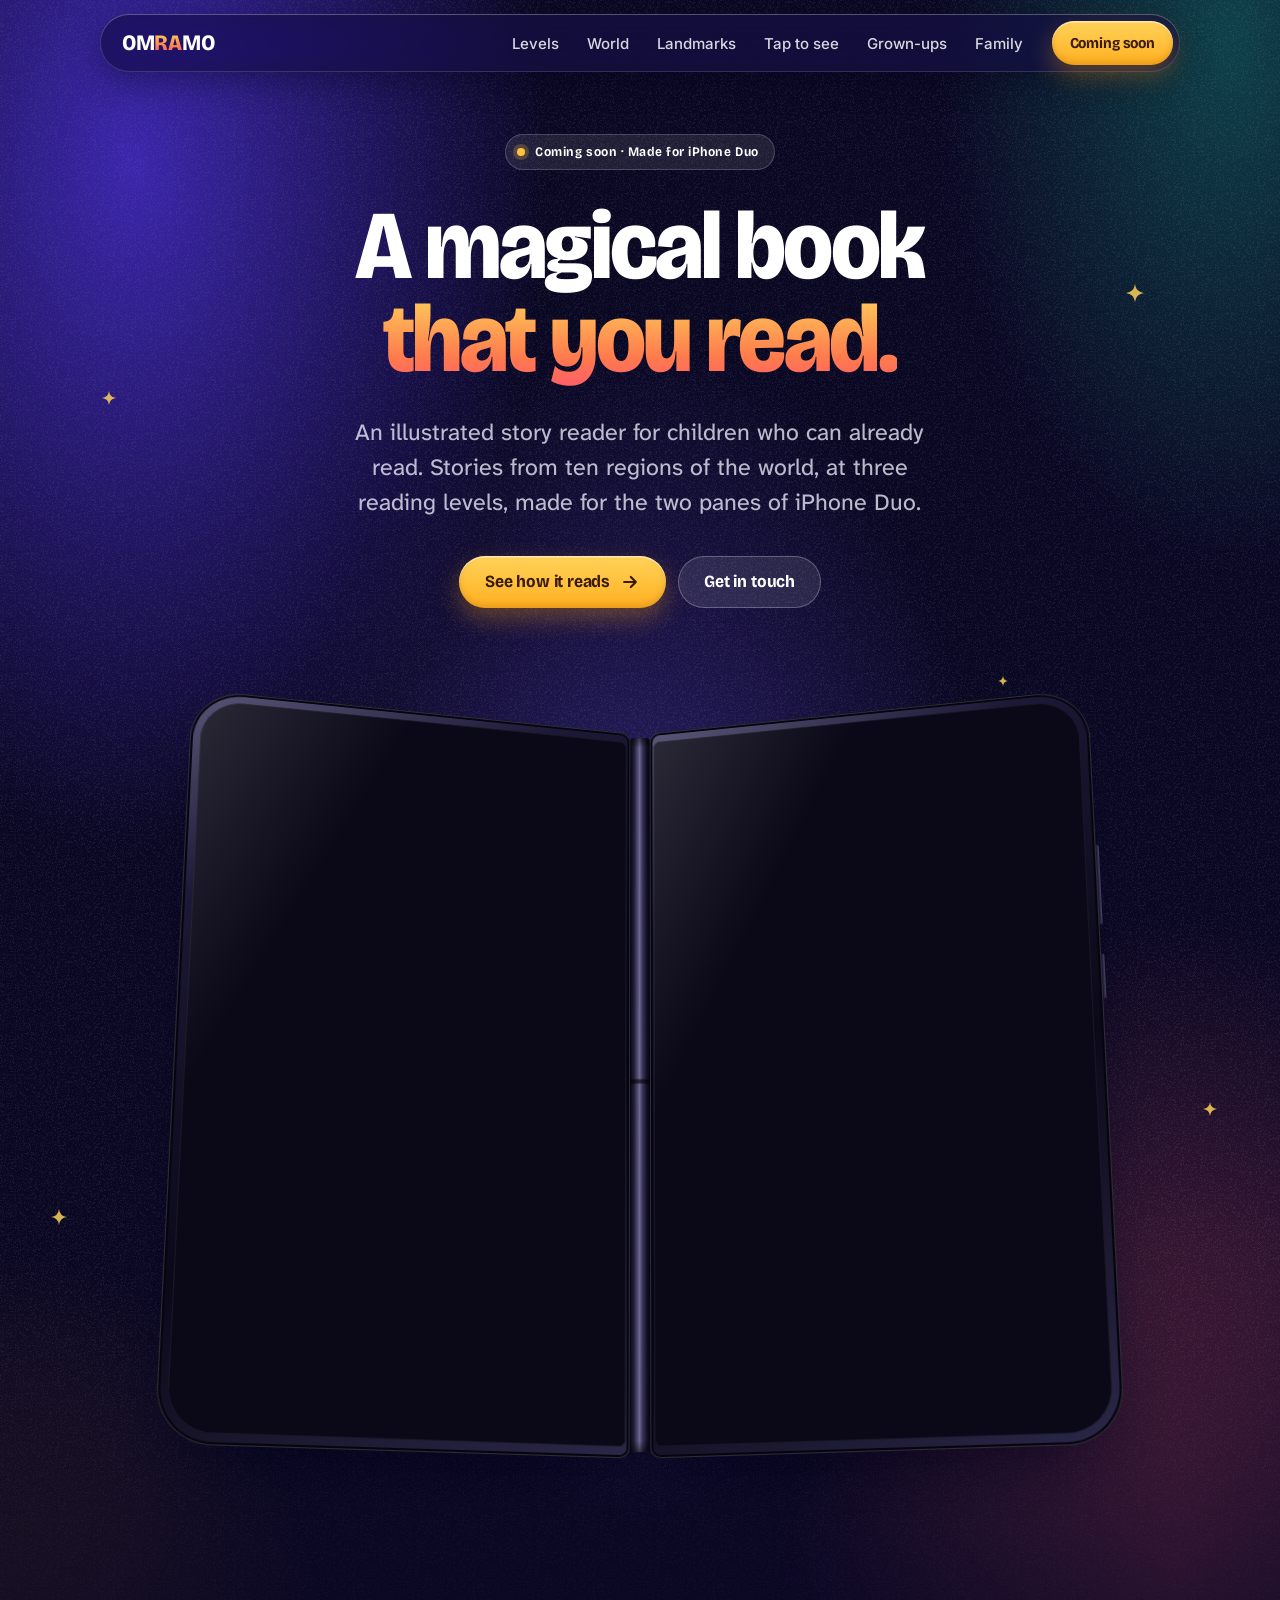
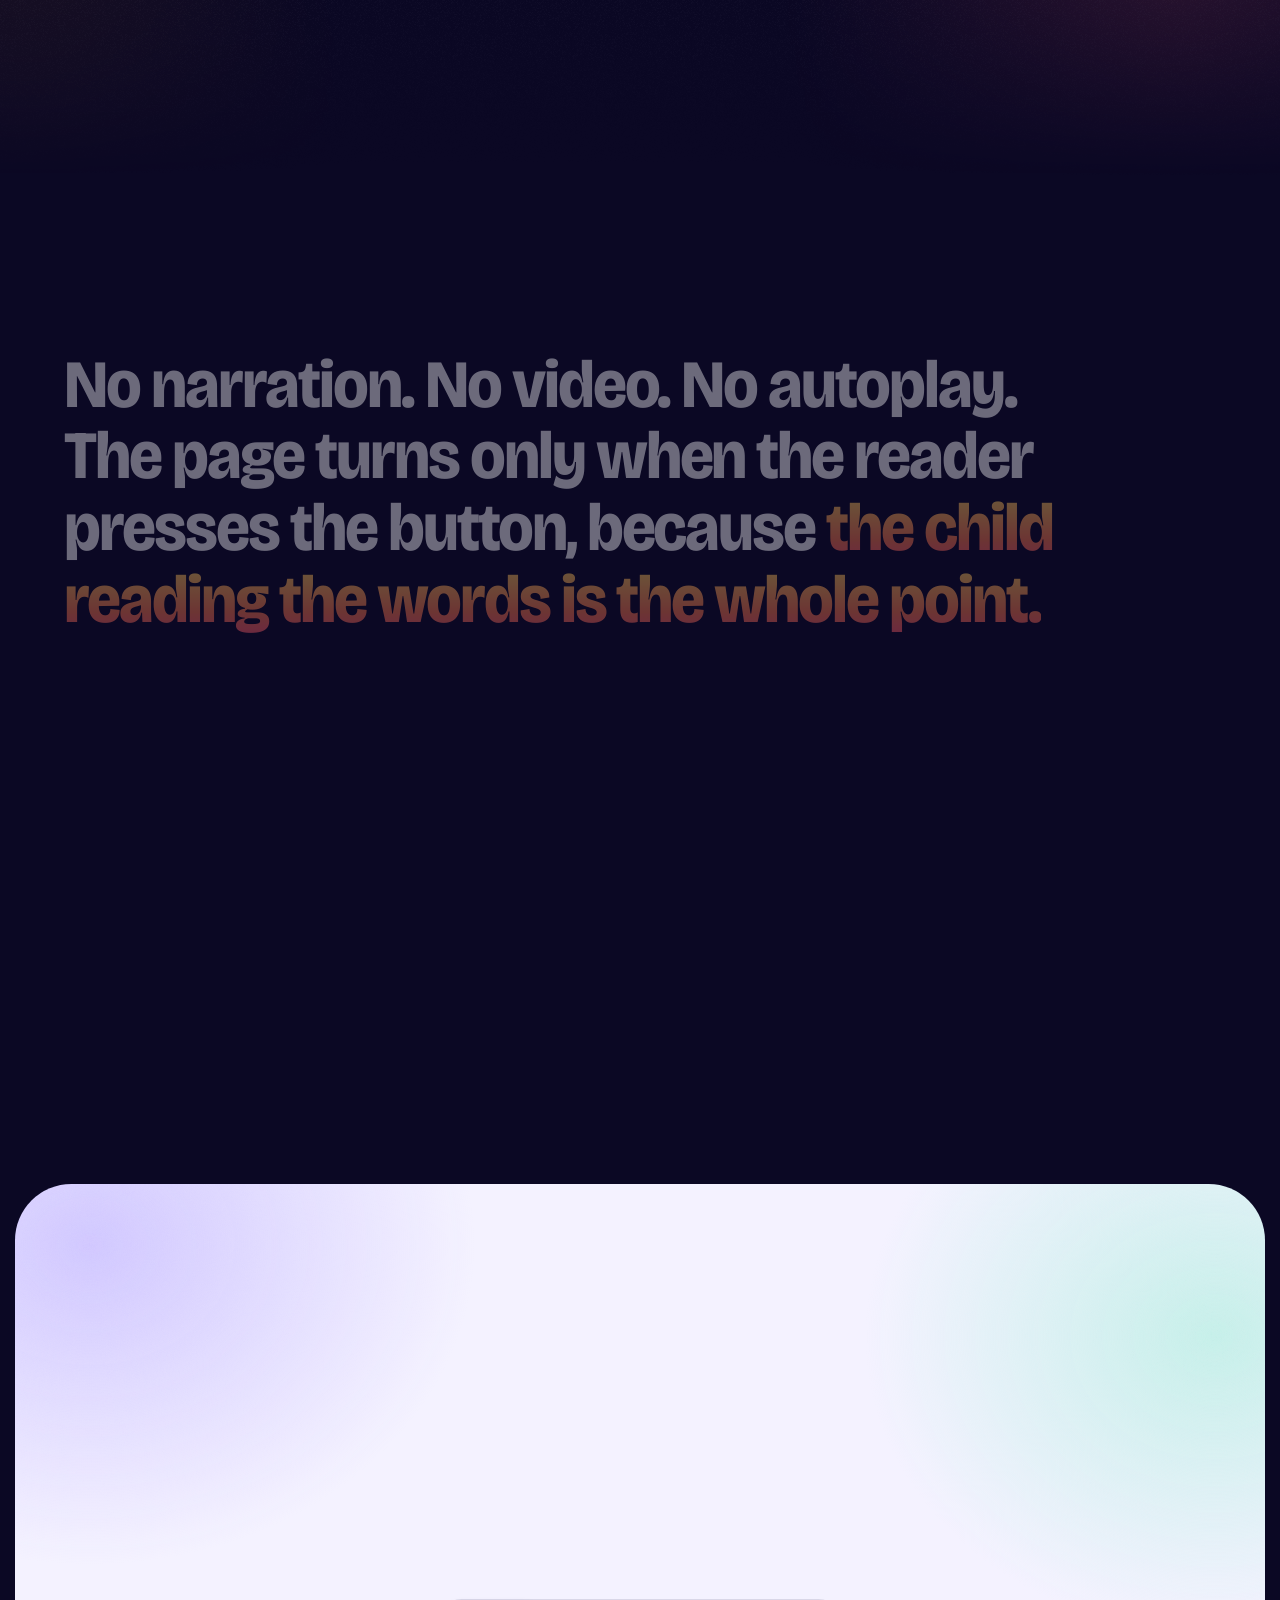
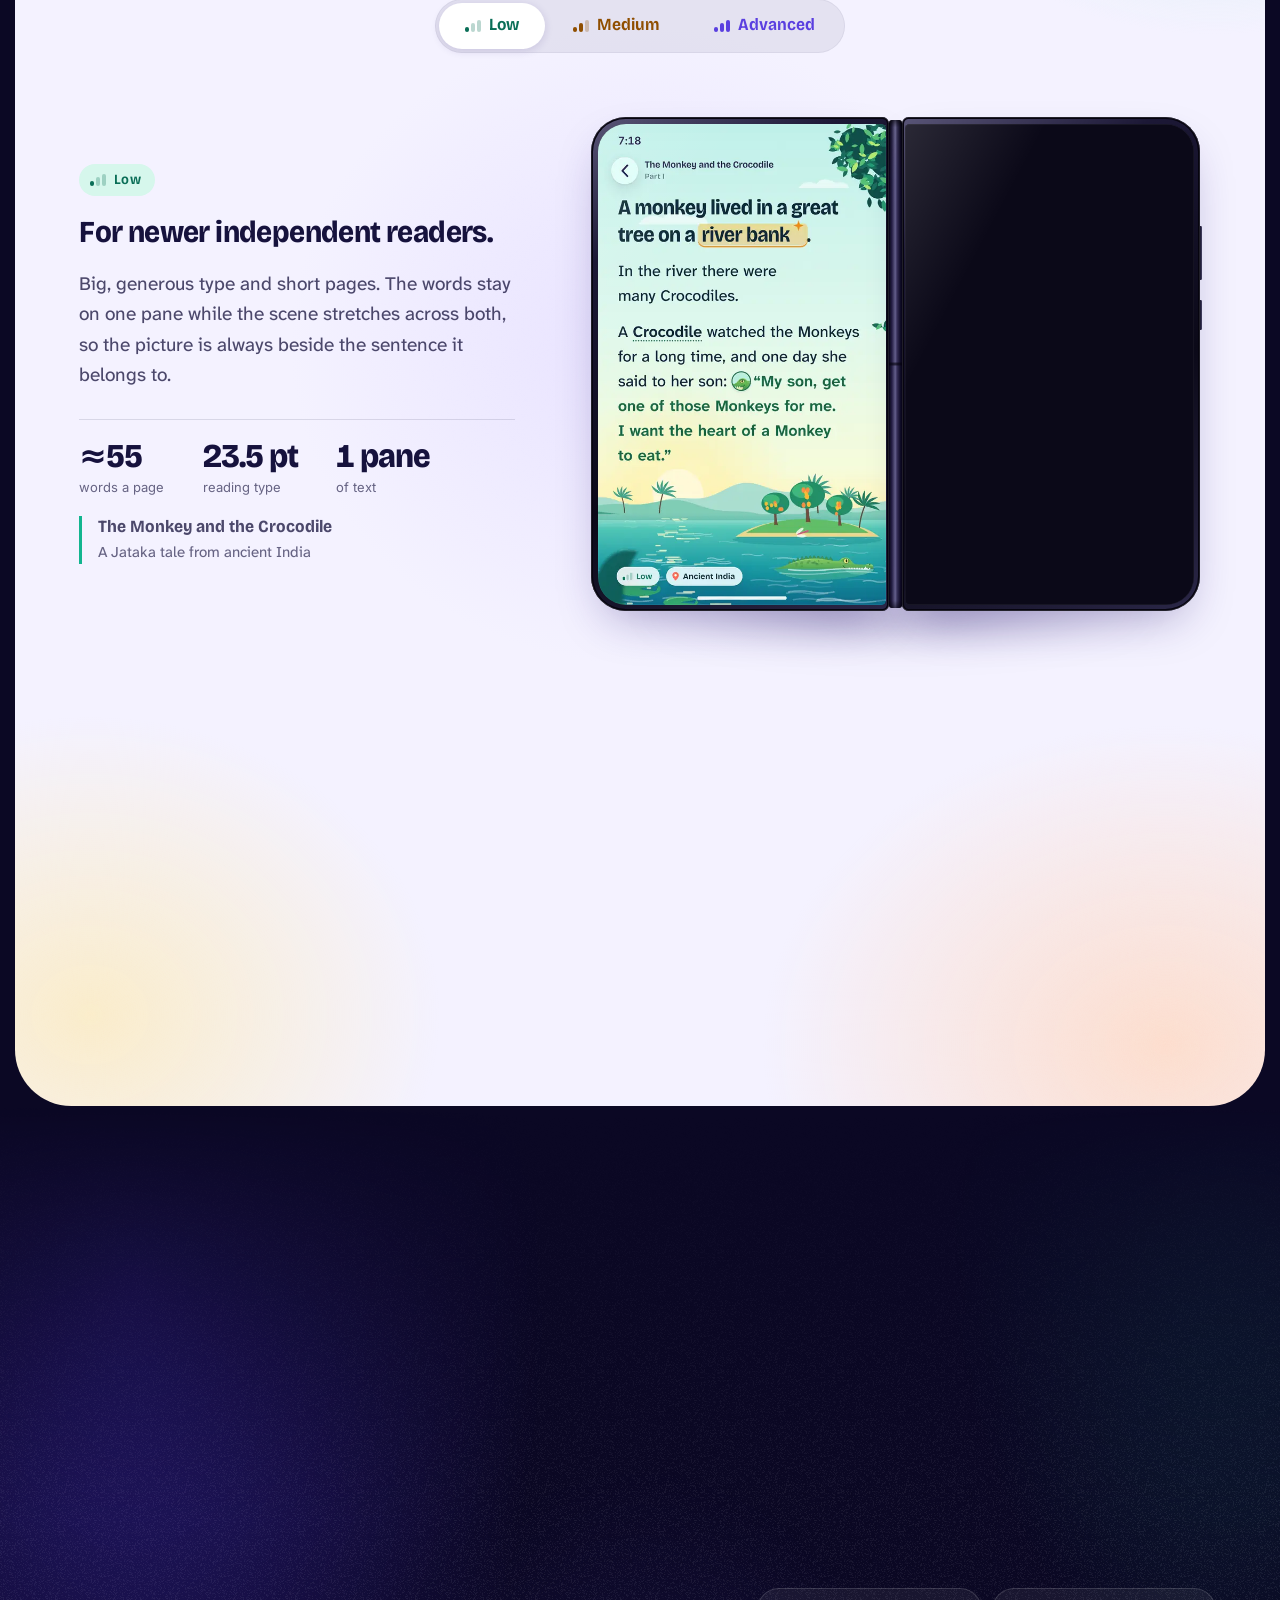
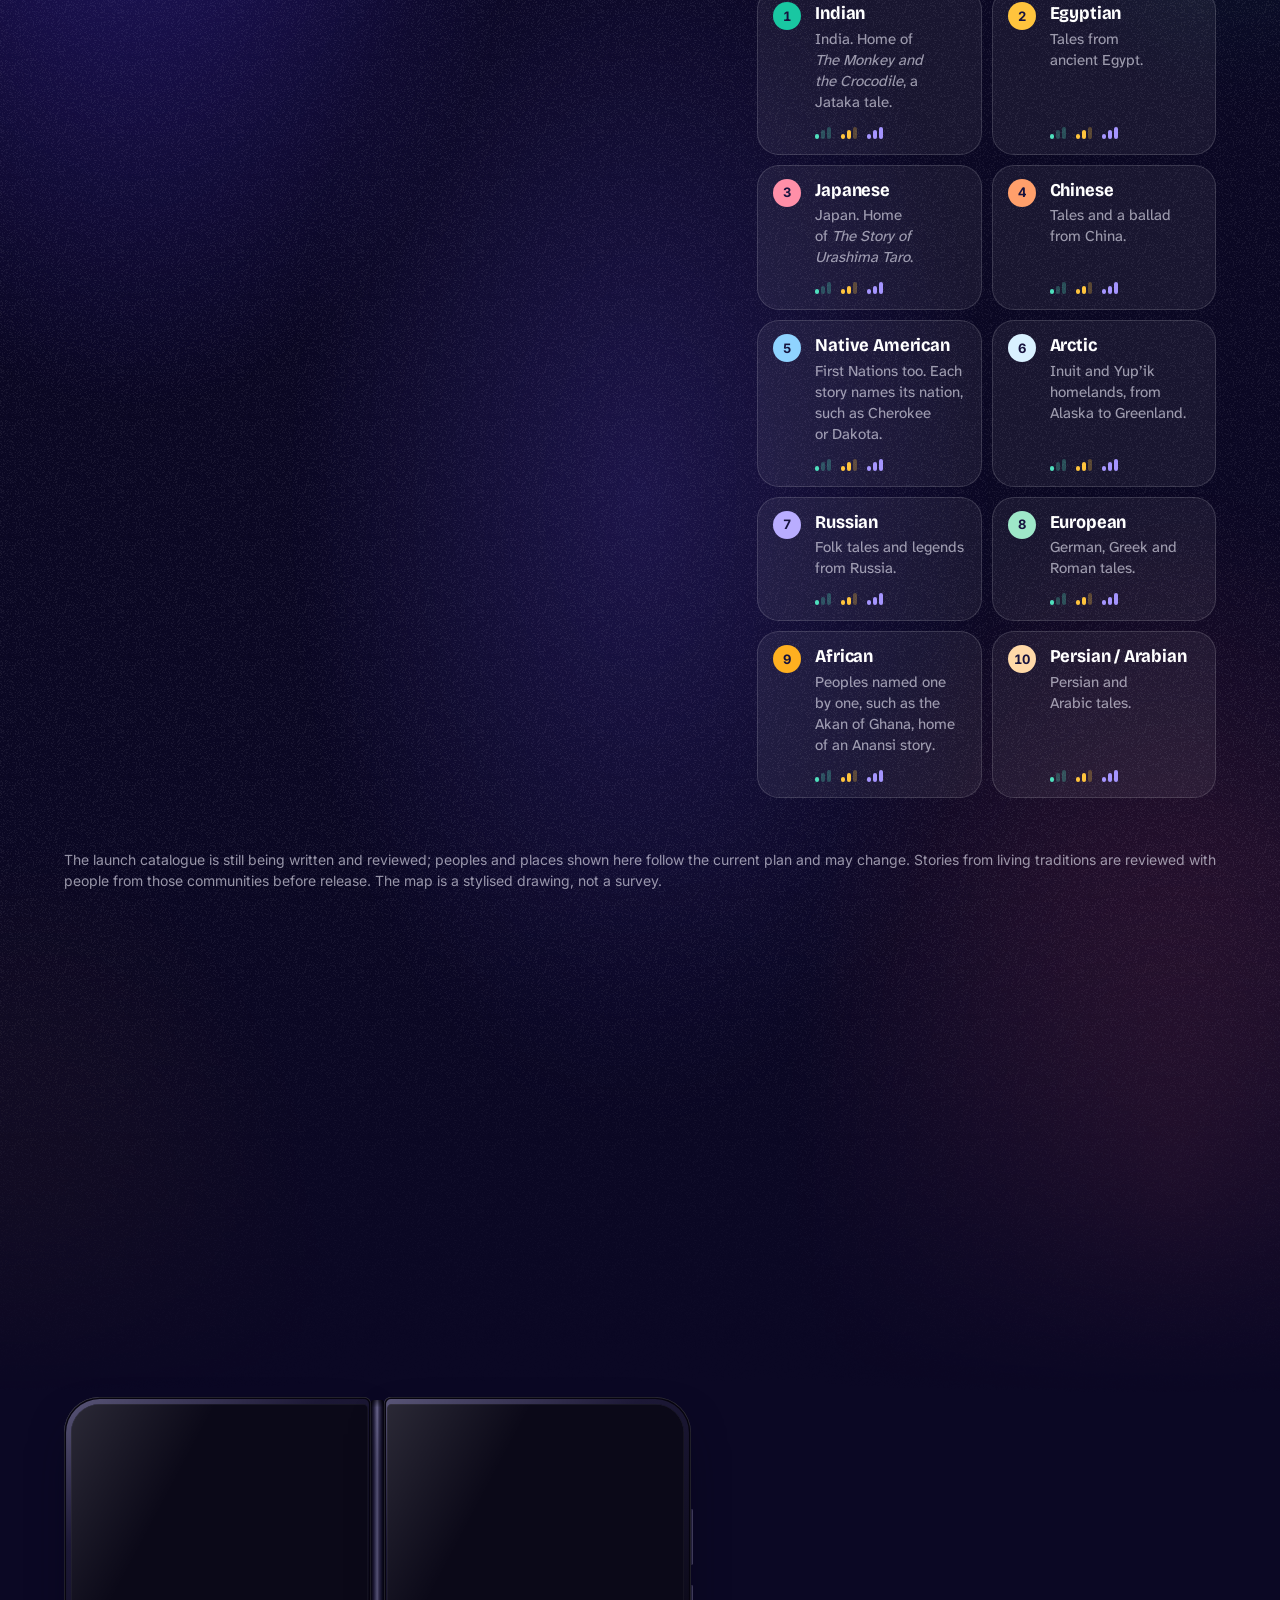
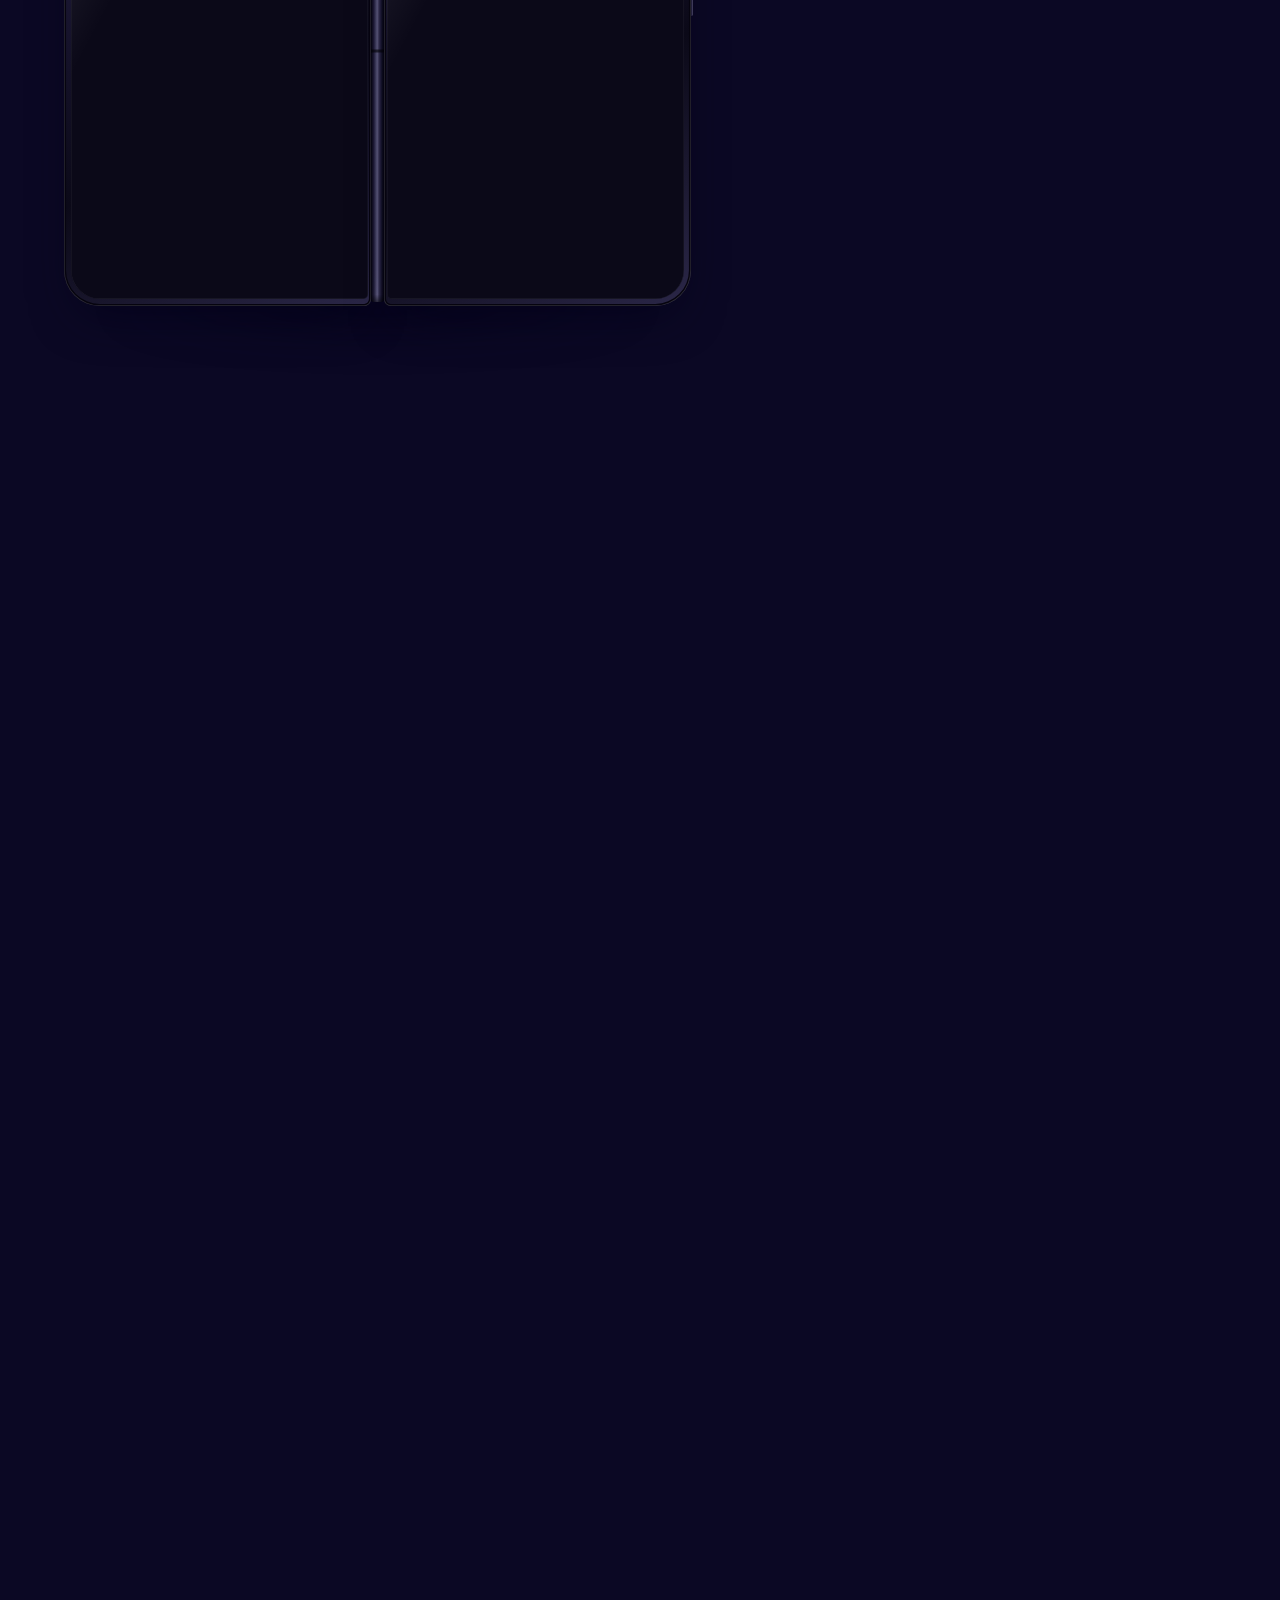
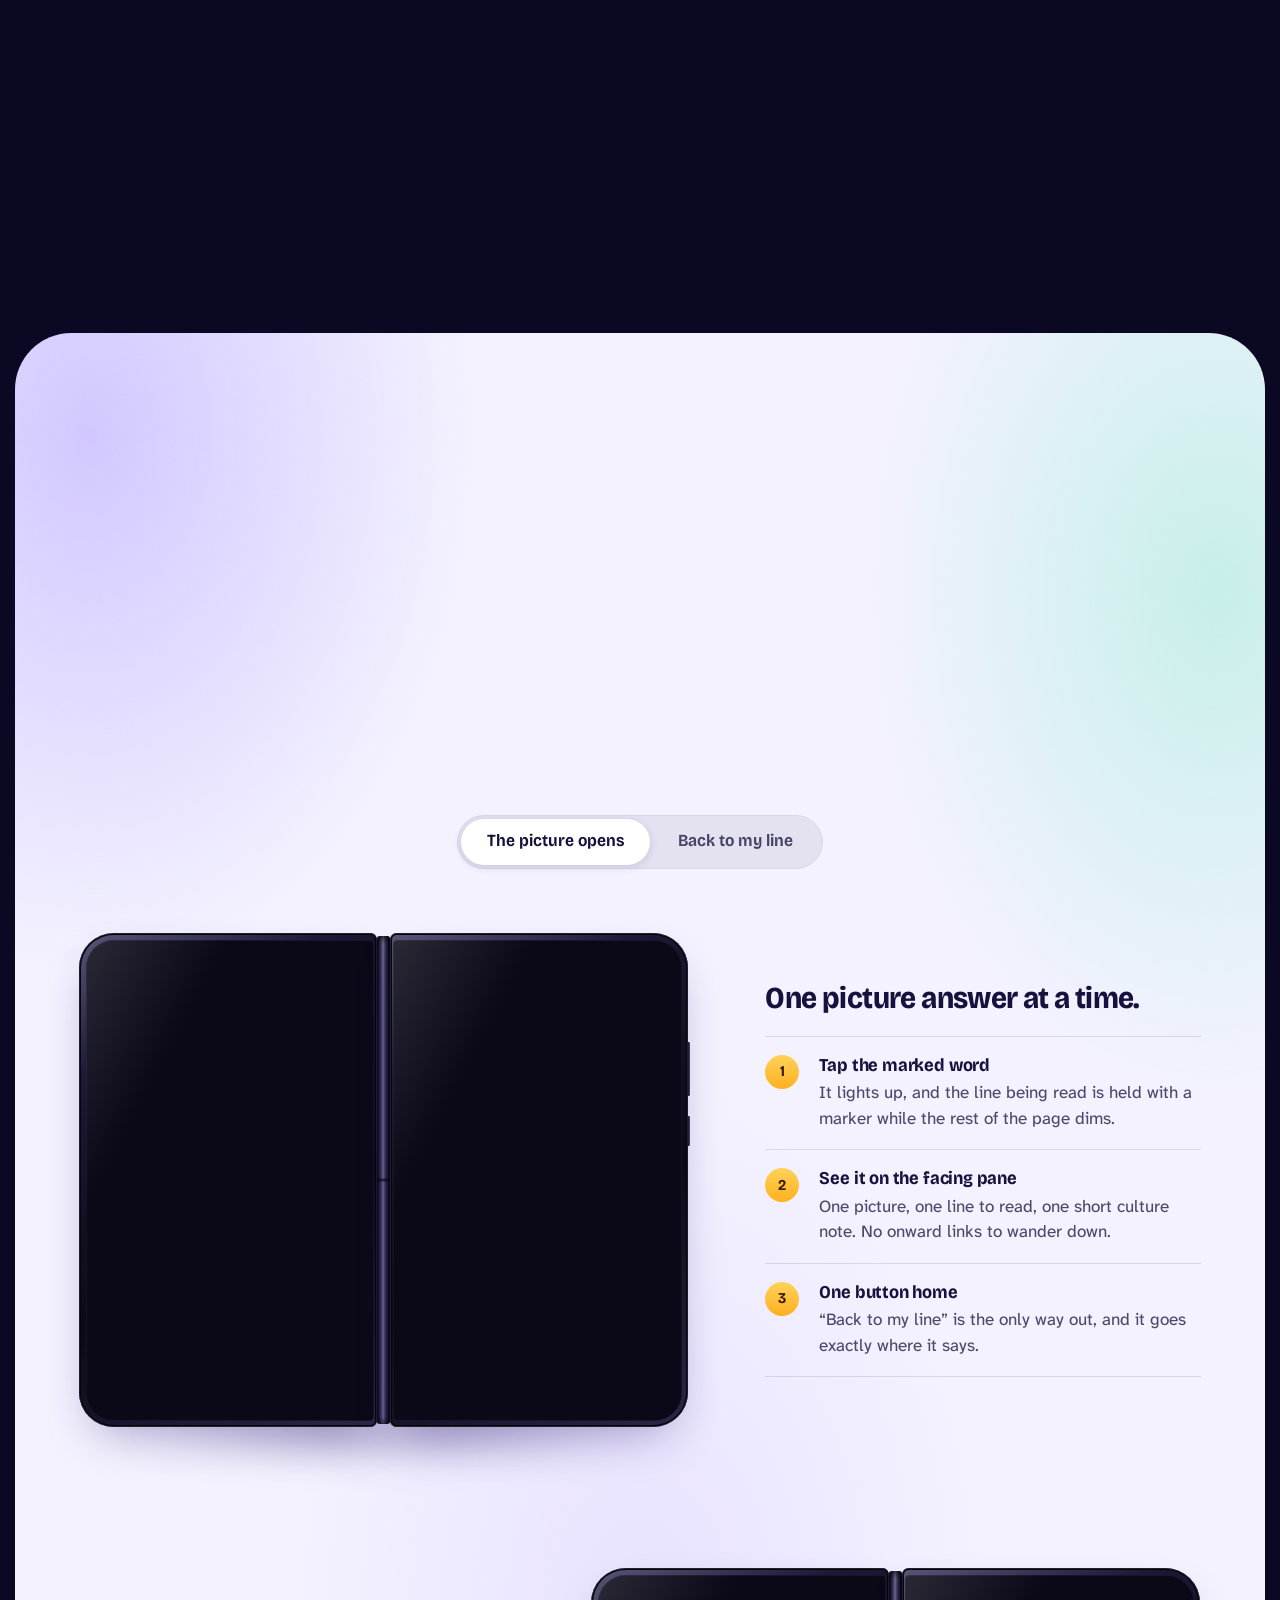
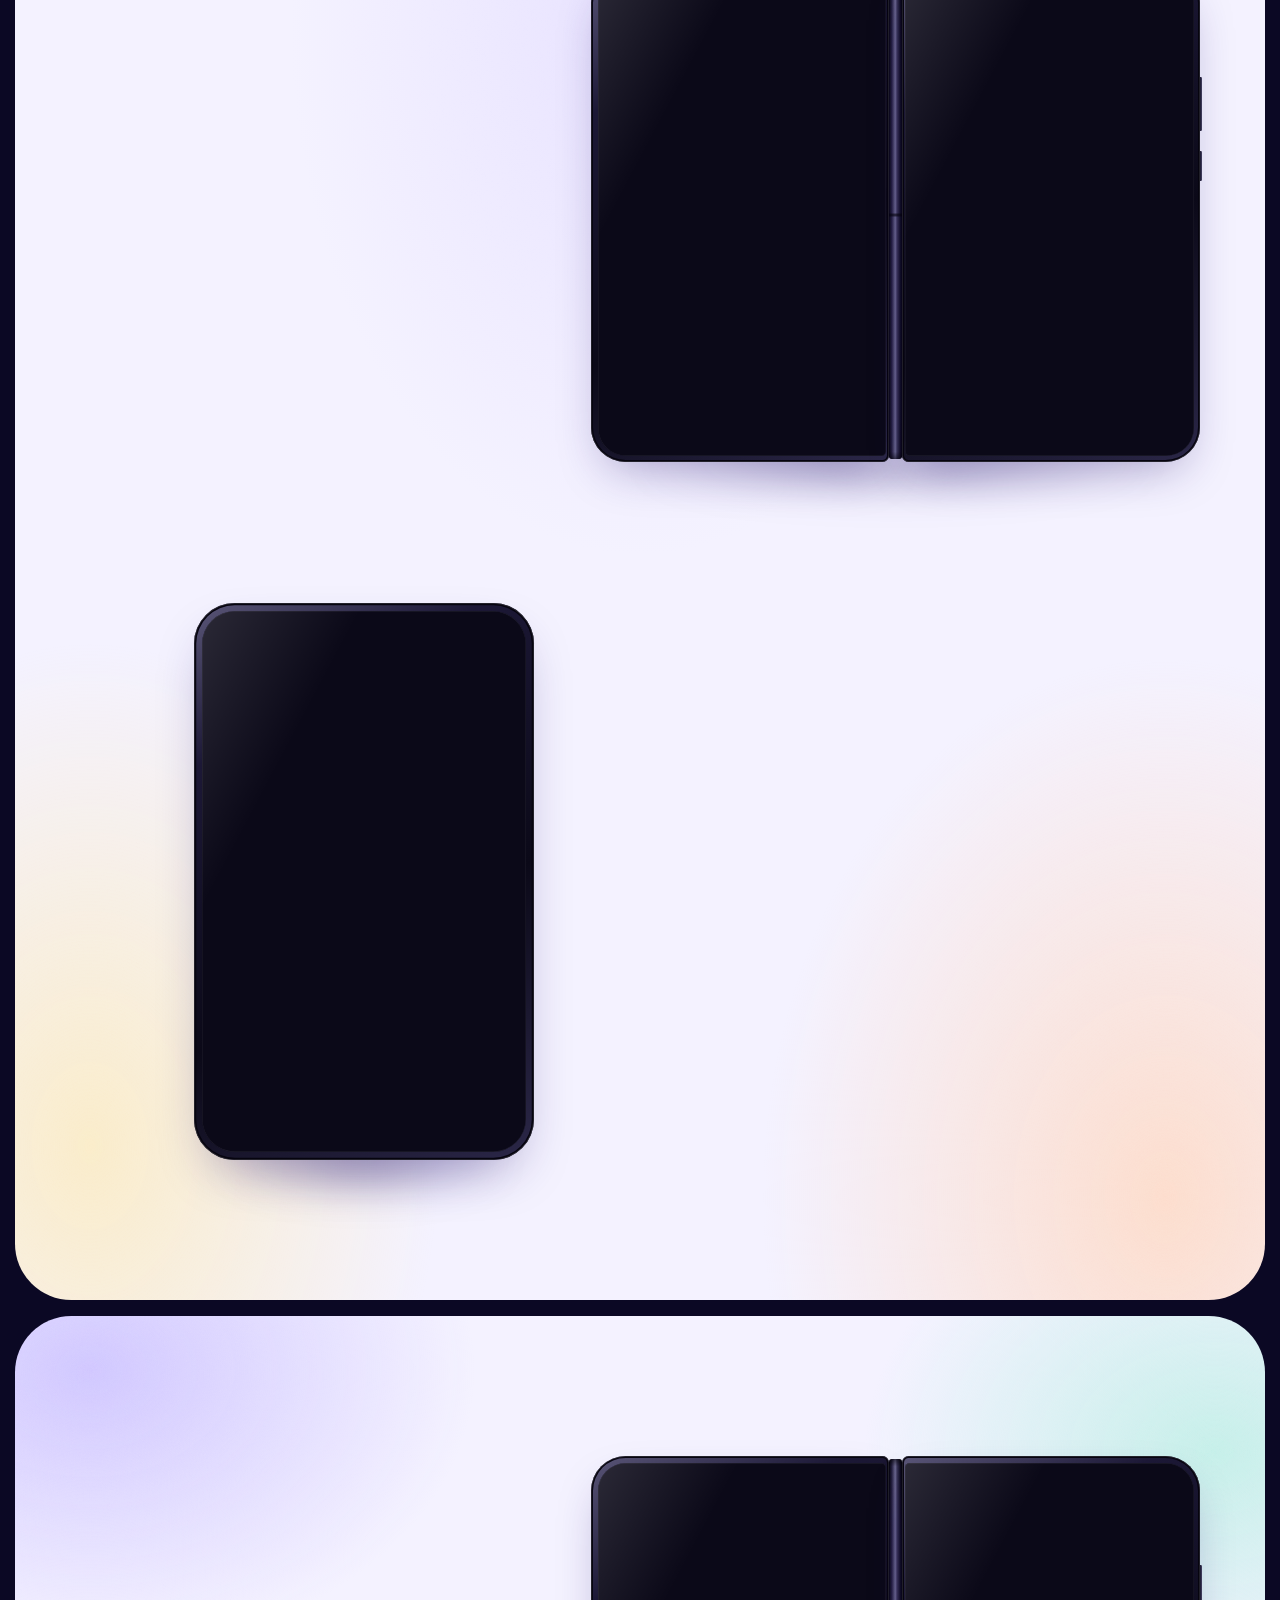
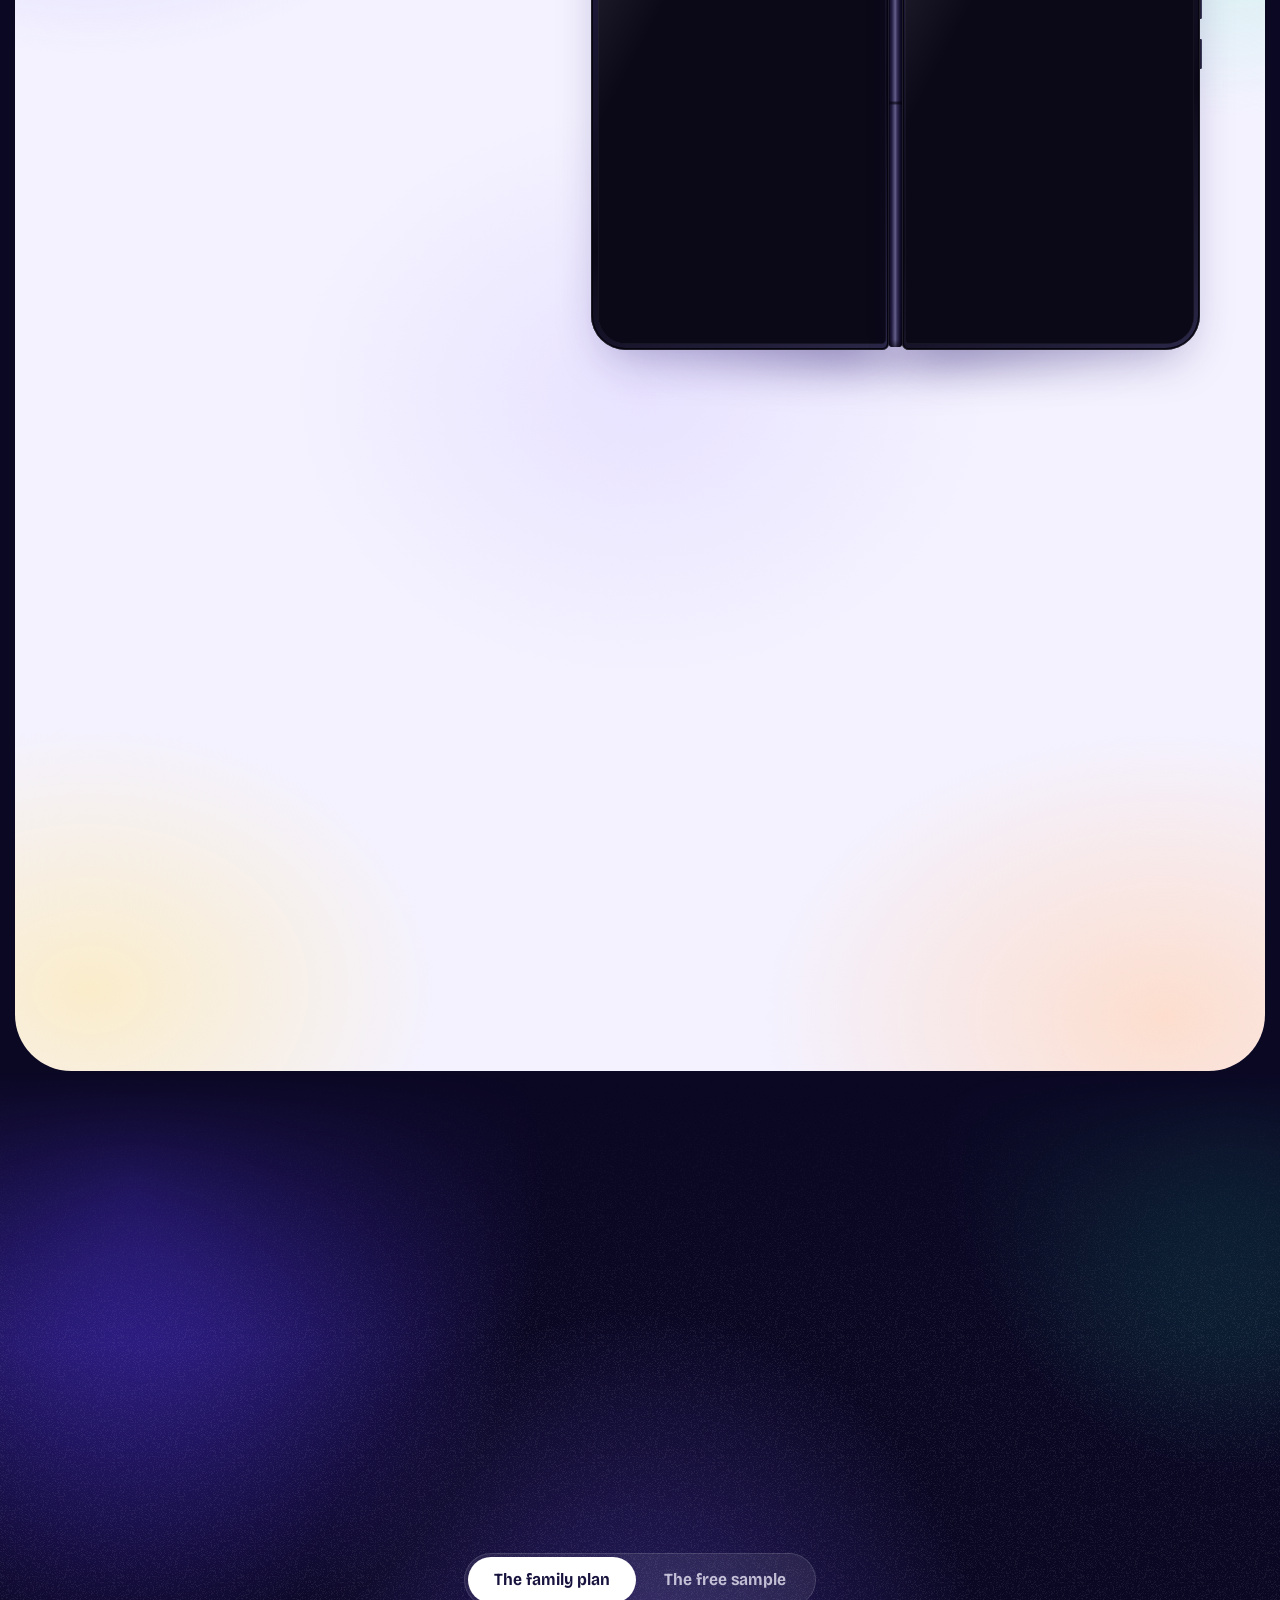
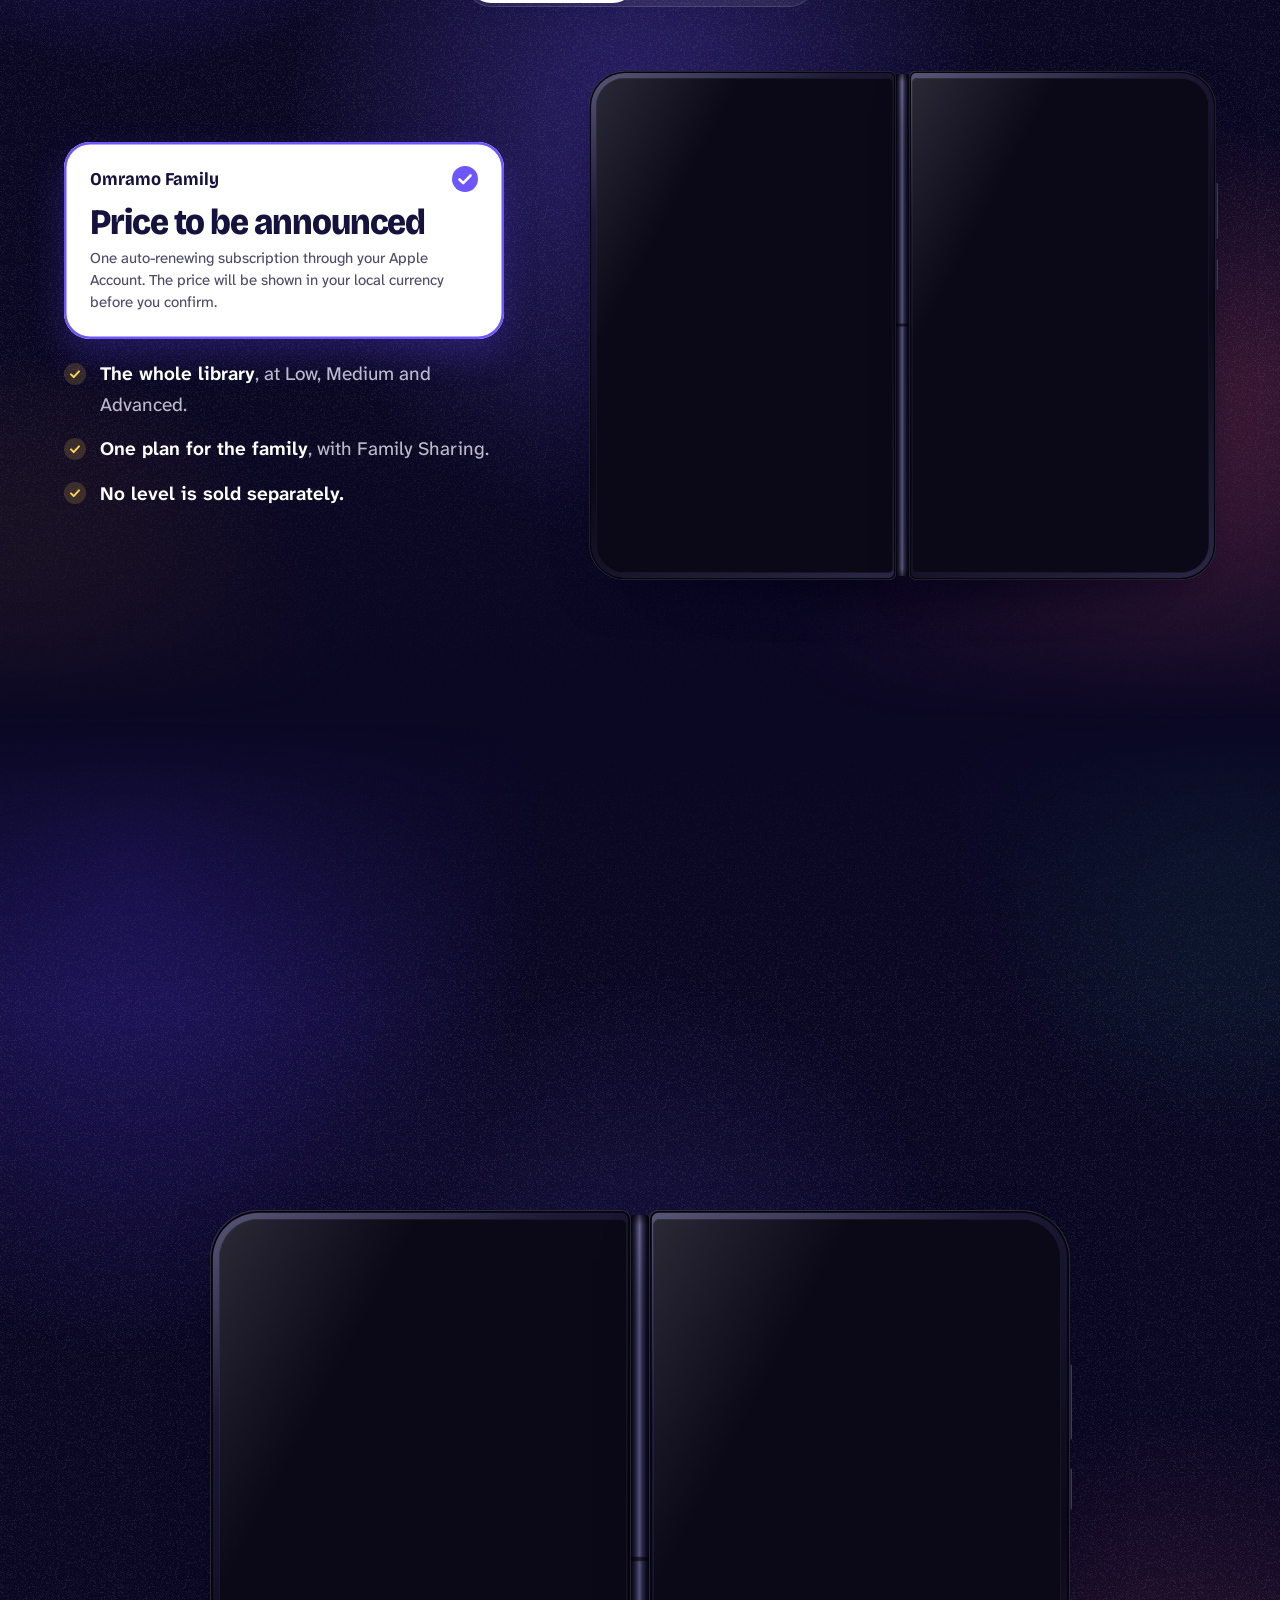
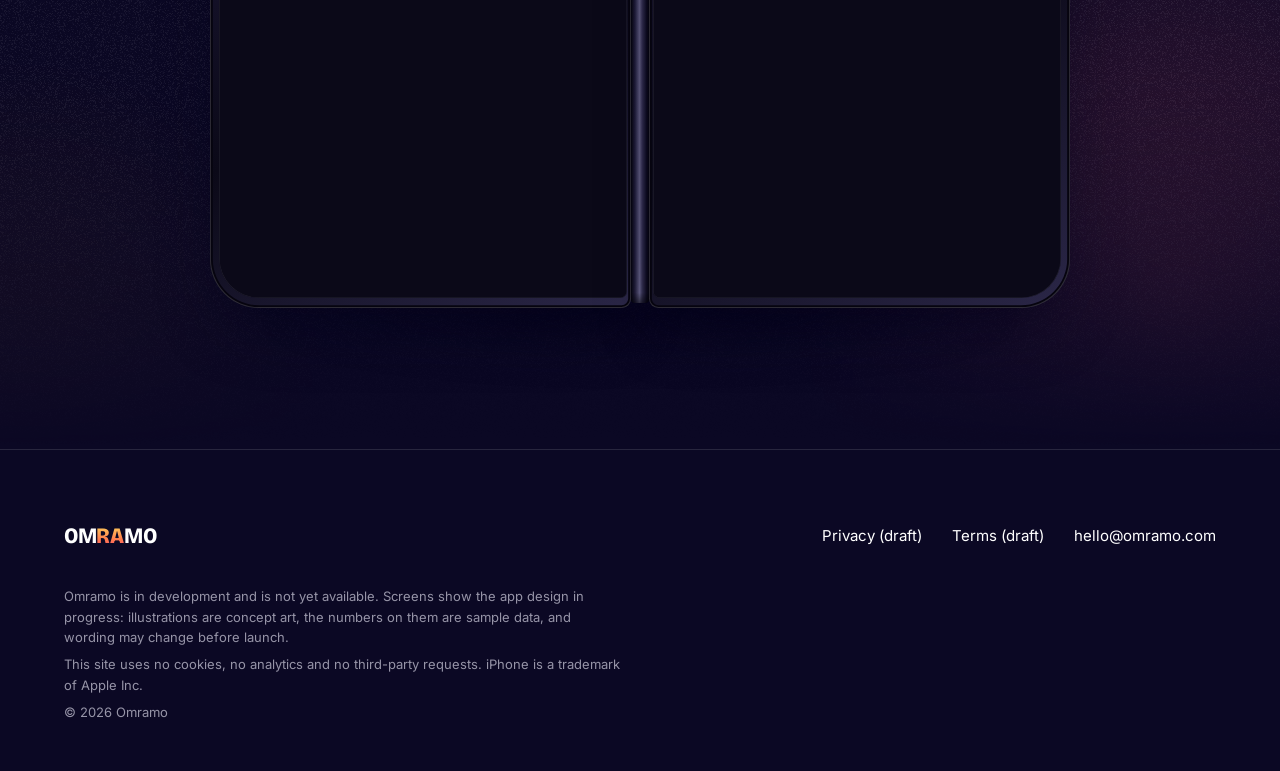
==== commit 32be3be4: "v2 site: first build (Fable 5.2)" ====
--- a/index.html
+++ b/index.html
@@ -1,323 +1,671 @@
-<!DOCTYPE html>
+<!doctype html>
 <html lang="en">
 <head>
-<meta charset="utf-8">
-<meta name="viewport" content="width=device-width, initial-scale=1">
-<title>Omramo. Illustrated Telugu serials for iPhone Duo, read like a book</title>
-<meta name="description" content="Omramo is an illustrated Telugu serial reader for iPhone Duo. Two panes, one spine, a new chapter every week. Paper and ink, on a screen that folds.">
-<link rel="canonical" href="https://omramo.com/">
-<meta name="theme-color" content="#F5EFE3" media="(prefers-color-scheme: light)">
-<meta name="theme-color" content="#1A1713" media="(prefers-color-scheme: dark)">
-<meta property="og:type" content="website">
-<meta property="og:site_name" content="Omramo">
-<meta property="og:title" content="Omramo. A serial you open like a book.">
-<meta property="og:description" content="Omramo is an illustrated Telugu serial reader for iPhone Duo. Two panes, one spine, a new chapter every week. Paper and ink, on a screen that folds.">
-<meta property="og:url" content="https://omramo.com/">
-<meta property="og:image" content="https://omramo.com/og.png">
-<meta property="og:image:width" content="1200">
-<meta property="og:image:height" content="630">
-<meta property="og:image:alt" content="The Omramo fold mark: OM on the left page, RA on the spine, MO on the right page.">
-<meta name="twitter:card" content="summary_large_image">
-<meta name="twitter:title" content="Omramo. A serial you open like a book.">
-<meta name="twitter:description" content="Omramo is an illustrated Telugu serial reader for iPhone Duo. Two panes, one spine, a new chapter every week. Paper and ink, on a screen that folds.">
-<meta name="twitter:image" content="https://omramo.com/og.png">
-<meta name="twitter:image:alt" content="The Omramo fold mark: OM on the left page, RA on the spine, MO on the right page.">
-<link rel="icon" href="favicon.svg" type="image/svg+xml">
-<link rel="icon" href="favicon-32.png" sizes="32x32" type="image/png">
-<link rel="apple-touch-icon" href="apple-touch-icon.png">
-<link rel="preload" href="assets/fonts/newsreader-latin.woff2" as="font" type="font/woff2" crossorigin>
-<link rel="stylesheet" href="assets/site.css">
-<script>(function(){var d=document.documentElement;d.classList.add('js');try{var t=localStorage.getItem('omramo-theme');if(t==='dark'||t==='light'){d.setAttribute('data-theme',t)}}catch(e){}})();</script>
+  <meta charset="utf-8">
+  <meta name="viewport" content="width=device-width, initial-scale=1, viewport-fit=cover">
+  <title>Omramo — A magical book that you read</title>
+  <meta name="description" content="Omramo is an illustrated, game-like story reader for children who can already read: stories from ten regions of the world at three reading levels, designed for the two-pane iPhone Duo. Coming soon.">
+  <!-- PRE-LAUNCH PREVIEW: remove this noindex tag at launch so search engines can index the site. -->
+  <meta name="robots" content="noindex">
+  <!-- Strict CSP: everything is self-hosted. The sha256 is the hash of the one inline boot script below;
+       if you edit that script, recompute the hash (see README). No inline styles are allowed. -->
+  <meta http-equiv="Content-Security-Policy" content="default-src 'none'; script-src 'self' 'sha256-jJ7y64IVS4yYup75ptxA8pbQNmvatvslD+mgX8pu8YA='; style-src 'self'; img-src 'self' data:; font-src 'self'; connect-src 'self'; manifest-src 'self'; base-uri 'none'; form-action 'none'">
+  <meta name="referrer" content="no-referrer">
+  <meta name="theme-color" content="#130f36">
+  <meta name="color-scheme" content="dark light">
+  <link rel="canonical" href="https://omramo.com/">
+  <meta property="og:type" content="website">
+  <meta property="og:site_name" content="Omramo">
+  <meta property="og:title" content="Omramo — A magical book that you read">
+  <meta property="og:description" content="Omramo is an illustrated, game-like story reader for children who can already read: stories from ten regions of the world at three reading levels, designed for the two-pane iPhone Duo. Coming soon.">
+  <meta property="og:url" content="https://omramo.com/">
+  <meta property="og:image" content="https://omramo.com/assets/img/og.png">
+  <meta property="og:image:width" content="1200">
+  <meta property="og:image:height" content="630">
+  <meta property="og:image:alt" content="Omramo — a magical book that you read. Two panes of an illustrated story beside the Omramo wordmark.">
+  <meta name="twitter:card" content="summary_large_image">
+  <link rel="icon" href="/favicon.ico" sizes="32x32">
+  <link rel="icon" type="image/png" sizes="192x192" href="/assets/img/icon-192.png">
+  <link rel="apple-touch-icon" href="/apple-touch-icon.png">
+  <link rel="manifest" href="/site.webmanifest">
+  <link rel="preload" href="/assets/fonts/bricolage-grotesque.woff2" as="font" type="font/woff2" crossorigin>
+  <link rel="preload" href="/assets/fonts/atkinson-hyperlegible-next.woff2" as="font" type="font/woff2" crossorigin>
+  <link rel="preload" as="image" type="image/webp" media="(min-width: 641px)" imagesrcset="/assets/img/screens/03-read-low-l-360.webp 360w, /assets/img/screens/03-read-low-l-540.webp 540w, /assets/img/screens/03-read-low-l-800.webp 800w, /assets/img/screens/03-read-low-l-1080.webp 1080w" imagesizes="(min-width: 1800px) 590px, (min-width: 1261px) 532px, 43vw" fetchpriority="high">
+  <link rel="preload" as="image" type="image/webp" media="(max-width: 640px)" imagesrcset="/assets/img/screens/10-folded-f-360.webp 360w, /assets/img/screens/10-folded-f-540.webp 540w, /assets/img/screens/10-folded-f-800.webp 800w, /assets/img/screens/10-folded-f-1080.webp 1080w" imagesizes="296px" fetchpriority="high">
+  <link rel="stylesheet" href="/assets/css/site.css">
+  <script>(function(d,w){d.classList.add('js');var s=/[?&]static=1/.test(w.location.search);if(s)d.classList.add('static');if(!s&&!w.matchMedia('(prefers-reduced-motion: reduce)').matches)d.classList.add('motion')})(document.documentElement,window)</script>
+  <script src="/assets/js/site.js" defer></script>
 </head>
 <body>
-<a class="skip" href="#main">Skip to content</a>
-<header class="nav">
-  <a class="brand" href="index.html" aria-label="Omramo, home">
-    <svg viewBox="0 0 32 32" aria-hidden="true" focusable="false"><path fill="none" stroke="currentColor" stroke-width="2" d="M8 5h16a3 3 0 0 1 3 3v16a3 3 0 0 1-3 3H8a3 3 0 0 1-3-3V8a3 3 0 0 1 3-3Z"/><path fill="currentColor" d="M13.5 3h5v26h-5Z"/></svg>
-    <span>Omramo</span>
-  </a>
-  <nav class="nav-links" aria-label="Site">
-    <a href="index.html" aria-current="page">The fold</a>
-    <a href="app-screens.html">Screens</a>
-    <a href="brand.html">Brand book</a>
-    <button class="iconbtn" type="button" data-theme-toggle aria-label="Turn the lamp off">
-      <svg class="lamp-off" viewBox="0 0 20 20" aria-hidden="true" focusable="false"><circle cx="10" cy="10" r="7.25" fill="none" stroke="currentColor" stroke-width="1.5"/><path d="M10 2.75a7.25 7.25 0 0 1 0 14.5z" fill="currentColor"/></svg>
-      <svg class="lamp-on" viewBox="0 0 20 20" aria-hidden="true" focusable="false"><circle cx="10" cy="10" r="7.25" fill="none" stroke="currentColor" stroke-width="1.5"/><path d="M10 2.75a7.25 7.25 0 0 0 0 14.5z" fill="currentColor"/></svg>
-    </button>
-  </nav>
-</header>
-<main id="main">
-<section class="hero" aria-labelledby="hero-title">
-  <div>
-    <button class="fold" type="button" data-state="open" data-autoplay aria-pressed="false" aria-label="The Omramo fold mark. Press to close or open the book.">
-      <svg class="fold-svg" viewBox="0 0 1000 560" aria-hidden="true" focusable="false">
-      <path class="fold-page fold-page-l" d="M110 30 L440 30 L440 530 L110 530 A20 20 0 0 1 90 510 L90 50 A20 20 0 0 1 110 30 Z"/>
-      <path class="fold-page fold-page-r" d="M560 30 L890 30 A20 20 0 0 1 910 50 L910 510 A20 20 0 0 1 890 530 L560 530 Z"/>
-      <defs><linearGradient id="gut-l" x1="0" x2="1"><stop offset="0" stop-color="#1E1A16" stop-opacity="0"/><stop offset="1" stop-color="#1E1A16" stop-opacity=".14"/></linearGradient><linearGradient id="gut-r" x1="1" x2="0"><stop offset="0" stop-color="#1E1A16" stop-opacity="0"/><stop offset="1" stop-color="#1E1A16" stop-opacity=".14"/></linearGradient></defs>
-      <rect class="fold-gutter" x="392.0" y="30.0" width="48" height="500" fill="url(#gut-l)"/>
-      <rect class="fold-gutter" x="560.0" y="30.0" width="48" height="500" fill="url(#gut-r)"/>
-      <path class="fold-spine" d="M440 30 L560 30 L560 530 L440 530 Z"/>
-      <path class="glyph" data-key="O1" style="--open:translate(132.88px,222px) scale(1.16);--closed:translate(122.42px,222px) scale(1.16)" d="M2 50 A46 52.5 0 1 1 94 50 A46 52.5 0 1 1 2 50 Z M19 50 A29 46.5 0 1 0 77 50 A29 46.5 0 1 0 19 50 Z"/>
-      <path class="glyph" data-key="M1" style="--open:translate(250.04px,222px) scale(1.16);--closed:translate(239.58px,222px) scale(1.16)" d="M10 0 L16 0 L16 100 L10 100 Z M10 0 L27 0 L58.5 75 L52 100 Z M96 0 L102 0 L52 100 L58.5 75 Z M85 0 L102 0 L102 100 L85 100 Z M1 0 L16 0 L16 5 L16 9 L10 9 L1 5 Z M85 0 L111 0 L111 5 L102 9 L85 9 L85 5 Z M1 95 L10 91 L16 91 L25 95 L25 100 L1 100 Z M76 95 L85 91 L102 91 L111 95 L111 100 L76 100 Z"/>
-      <path class="glyph glyph-ra" data-key="R" style="--open:translate(470.3px,204px) scale(0.66);--closed:translate(381.1px,222px) scale(1.16)" d="M10 0 L27 0 L27 100 L10 100 Z M27 0 L46 0 A28 26 0 0 1 46 52 L27 52 Z M27 6 L27 46 L44 46 A13 20 0 0 0 44 6 Z M44 46 L61 46 L81 100 L64 100 Z M79.1 95 L89 95 L89 100 L72 100 Z M1 0 L27 0 L27 5 L27 9 L10 9 L1 5 Z M1 95 L10 91 L27 91 L36 95 L36 100 L1 100 Z"/>
-      <path class="glyph glyph-ra" data-key="A" style="--open:translate(462.38px,290px) scale(0.66);--closed:translate(490.14px,222px) scale(1.16)" d="M50 0 L56 0 L16 100 L10 100 Z M50 0 L60 0 L104 100 L87 100 Z M26 63 L78 63 L78 70 L26 70 Z M1 95 L10 91 L16 91 L25 95 L25 100 L1 100 Z M78 95 L87 91 L104 91 L113 95 L113 100 L78 100 Z"/>
-      <path class="glyph" data-key="M2" style="--open:translate(619.46px,222px) scale(1.16);--closed:translate(629.34px,222px) scale(1.16)" d="M10 0 L16 0 L16 100 L10 100 Z M10 0 L27 0 L58.5 75 L52 100 Z M96 0 L102 0 L52 100 L58.5 75 Z M85 0 L102 0 L102 100 L85 100 Z M1 0 L16 0 L16 5 L16 9 L10 9 L1 5 Z M85 0 L111 0 L111 5 L102 9 L85 9 L85 5 Z M1 95 L10 91 L16 91 L25 95 L25 100 L1 100 Z M76 95 L85 91 L102 91 L111 95 L111 100 L76 100 Z"/>
-      <path class="glyph" data-key="O2" style="--open:translate(756.34px,222px) scale(1.16);--closed:translate(766.22px,222px) scale(1.16)" d="M2 50 A46 52.5 0 1 1 94 50 A46 52.5 0 1 1 2 50 Z M19 50 A29 46.5 0 1 0 77 50 A29 46.5 0 1 0 19 50 Z"/>
-    </svg>
-    </button>
-    <p class="fold-hint" id="fold-hint" aria-live="polite"></p>
-  </div>
-  <div class="hero-copy">
-    <p class="eyebrow plain enter">Illustrated Telugu serials for iPhone Duo</p>
-    <h1 class="display enter" id="hero-title">A serial you open like a&nbsp;book.</h1>
-    <p class="lede enter">Omramo is a reader built for a phone that folds. Two panes, one spine, a new chapter every week. The screen bends in the middle, so the story is bound there.</p>
-    <div class="hero-actions enter">
-      <a class="btn btn-primary" href="app-screens.html">See the screens</a>
-      <a class="btn btn-quiet" href="brand.html">Read the brand book</a>
+  <a class="skip" href="#main">Skip to content</a>
+  <header class="site-head">
+    <nav class="nav" aria-label="Main">
+      <a class="wordmark" href="/" aria-label="Omramo — home">OM<b class="grad">RA</b>MO</a>
+      <ul class="nav__links">
+        <li><a href="/#levels">Levels</a></li>
+        <li><a href="/#world">World</a></li>
+        <li><a href="/#landmarks">Landmarks</a></li>
+        <li><a href="/#tap">Tap to see</a></li>
+        <li><a href="/#grown-ups">Grown-ups</a></li>
+        <li><a href="/#family">Family</a></li>
+      </ul>
+      <a class="btn btn--sun btn--sm" href="/#contact">Coming soon</a>
+    </nav>
+  </header>
+
+  <main id="main">
+
+    <!-- ============ Hero ============ -->
+    <section class="hero" aria-labelledby="hero-title">
+      <div class="aurora" aria-hidden="true"></div>
+      <div class="motes" aria-hidden="true"><svg viewBox="0 0 16 16" aria-hidden="true"><path fill="currentColor" d="M8 0q.8 7.2 8 8-7.2.8-8 8-.8-7.2-8-8 7.2-.8 8-8z"/></svg><svg viewBox="0 0 16 16" aria-hidden="true"><path fill="currentColor" d="M8 0q.8 7.2 8 8-7.2.8-8 8-.8-7.2-8-8 7.2-.8 8-8z"/></svg><svg viewBox="0 0 16 16" aria-hidden="true"><path fill="currentColor" d="M8 0q.8 7.2 8 8-7.2.8-8 8-.8-7.2-8-8 7.2-.8 8-8z"/></svg><svg viewBox="0 0 16 16" aria-hidden="true"><path fill="currentColor" d="M8 0q.8 7.2 8 8-7.2.8-8 8-.8-7.2-8-8 7.2-.8 8-8z"/></svg><svg viewBox="0 0 16 16" aria-hidden="true"><path fill="currentColor" d="M8 0q.8 7.2 8 8-7.2.8-8 8-.8-7.2-8-8 7.2-.8 8-8z"/></svg><svg viewBox="0 0 16 16" aria-hidden="true"><path fill="currentColor" d="M8 0q.8 7.2 8 8-7.2.8-8 8-.8-7.2-8-8 7.2-.8 8-8z"/></svg></div>
+      <div class="wrap hero__copy">
+        <p class="pill"><i aria-hidden="true"></i>Coming soon · Made for iPhone Duo</p>
+        <h1 id="hero-title">A magical book <span class="grad">that you read.</span></h1>
+        <p class="lede">An illustrated story reader for children who can already read. Stories from ten regions of the world, at three reading levels, made for the two panes of iPhone Duo.</p>
+        <div class="hero__cta">
+          <a class="btn btn--sun" href="#levels">See how it reads <svg viewBox="0 0 24 24" fill="none" stroke="currentColor" stroke-width="2.6" stroke-linecap="round" stroke-linejoin="round" aria-hidden="true"><path d="M5 12h14M13 6l6 6-6 6"/></svg></a>
+          <a class="btn btn--ghost" href="#contact">Get in touch</a>
+        </div>
+      </div>
+      <figure class="hero__device">
+        <div class="duo duo--wide" data-duo>
+            <div class="duo__body">
+              <div class="duo__half duo__half--l"><div class="duo__screen"><picture><source media="(max-width: 640px)" srcset="[data-uri]"><source type="image/webp" srcset="/assets/img/screens/03-read-low-l-360.webp 360w, /assets/img/screens/03-read-low-l-540.webp 540w, /assets/img/screens/03-read-low-l-800.webp 800w, /assets/img/screens/03-read-low-l-1080.webp 1080w" sizes="(min-width: 1800px) 590px, (min-width: 1261px) 532px, 43vw"><img src="/assets/img/screens/03-read-low-l-540.jpg" width="1296" height="2160" alt="The Omramo reading screen on the left pane: large story text beginning “A monkey lived in a great tree on a river bank”, with the words “river bank” highlighted as a tap-to-see word." fetchpriority="high" decoding="async"></picture></div></div>
+              <div class="duo__hinge" aria-hidden="true"></div>
+              <div class="duo__half duo__half--r"><div class="duo__screen"><picture><source media="(max-width: 640px)" srcset="[data-uri]"><source type="image/webp" srcset="/assets/img/screens/03-read-low-r-360.webp 360w, /assets/img/screens/03-read-low-r-540.webp 540w, /assets/img/screens/03-read-low-r-800.webp 800w, /assets/img/screens/03-read-low-r-1080.webp 1080w" sizes="(min-width: 1800px) 590px, (min-width: 1261px) 532px, 43vw"><img src="/assets/img/screens/03-read-low-r-540.jpg" width="1296" height="2160" alt="The right pane continues the same river scene: a monkey sits on a banyan branch, a crocodile waits in the water, and a round page-turn button sits in the corner." fetchpriority="high" decoding="async"></picture></div></div>
+            </div>
+          </div>
+        <div class="duo duo--phone " data-duo>
+            <div class="duo__body">
+              <div class="duo__half"><div class="duo__screen"><picture><source media="(min-width: 641px)" srcset="[data-uri]"><source type="image/webp" srcset="/assets/img/screens/10-folded-f-360.webp 360w, /assets/img/screens/10-folded-f-540.webp 540w, /assets/img/screens/10-folded-f-800.webp 800w, /assets/img/screens/10-folded-f-1080.webp 1080w" sizes="296px"><img src="/assets/img/screens/10-folded-f-540.jpg" width="1296" height="2160" alt="The Omramo reading screen on a folded phone: a monkey rides on a crocodile’s back above large story text, with a page indicator reading 5 / 14." fetchpriority="high" decoding="async"></picture></div></div>
+            </div>
+          </div>
+      </figure>
+      <div class="wrap">
+        <dl class="facts reveal">
+          <div><dt>10</dt><dd>world regions, in every reading level</dd></div>
+          <div><dt>3</dt><dd>reading levels: Low, Medium and Advanced</dd></div>
+          <div><dt>0</dt><dd>ads, accounts or trackers</dd></div>
+        </dl>
+      </div>
+    </section>
+
+    <!-- ============ Statement ============ -->
+    <section class="section" aria-labelledby="why-title">
+      <div class="wrap">
+        <h2 class="eyebrow reveal" id="why-title">Why it exists</h2>
+        <p class="statement" data-words>No narration. No video. No autoplay. The page turns only when the reader presses the button, because <span class="grad">the child reading the words is the whole point.</span></p>
+        <ul class="principles">
+          <li class="card reveal">
+            <div class="swatch swatch--river" aria-hidden="true"></div>
+            <h3>The page is a place</h3>
+            <p>Every spread is one continuous scene running under both panes. The words sit in the calm part of the picture: sky, twilight, sea haze.</p>
+          </li>
+          <li class="card reveal d1">
+            <div class="swatch swatch--dusk" aria-hidden="true"></div>
+            <h3>Each story has its own light</h3>
+            <p>A bright river morning. A twilight forest. A pale sea. The buttons stay the same, so a child always knows where they are.</p>
+          </li>
+          <li class="card reveal d2">
+            <div class="swatch swatch--sea" aria-hidden="true"></div>
+            <h3>Pictures serve the words</h3>
+            <p>Illustration and tap-to-see pictures are there to pull a child into the text, and to send them back to it. Nothing plays by itself.</p>
+          </li>
+        </ul>
+      </div>
+    </section>
+
+    <!-- ============ Levels ============ -->
+    <div class="sheet light">
+    <section class="section" id="levels" aria-labelledby="levels-title">
+      <div class="wrap">
+        <header class="section__head section__head--center">
+          <p class="eyebrow reveal">Three reading levels</p>
+          <h2 class="reveal d1" id="levels-title">Three levels. One library.</h2>
+          <p class="lede reveal d2">Every story is written for one level, chosen for its message. One subscription covers all three, and a child can read at any level, at any time.</p>
+        </header>
+
+        <div class="switch" data-switch>
+          <div class="switch__tabs">
+            <div class="seg" role="tablist" aria-label="Reading level">
+              <button type="button" class="t-low" role="tab" id="tab-low" aria-controls="panel-low" aria-selected="true"><span class="glyph glyph--1" aria-hidden="true"><i></i><i></i><i></i></span> Low</button>
+              <button type="button" class="t-med" role="tab" id="tab-med" aria-controls="panel-med" aria-selected="false" tabindex="-1"><span class="glyph glyph--2" aria-hidden="true"><i></i><i></i><i></i></span> Medium</button>
+              <button type="button" class="t-adv" role="tab" id="tab-adv" aria-controls="panel-adv" aria-selected="false" tabindex="-1"><span class="glyph glyph--3" aria-hidden="true"><i></i><i></i><i></i></span> Advanced</button>
+            </div>
+          </div>
+          <div class="switch__panels">
+            <div class="switch__panel split is-active" id="panel-low" data-tab="tab-low">
+              <div class="split__copy">
+                <span class="tierpill tierpill--low"><span class="glyph glyph--1" aria-hidden="true"><i></i><i></i><i></i></span> Low</span>
+                <h3>For newer independent readers.</h3>
+                <p>Big, generous type and short pages. The words stay on one pane while the scene stretches across both, so the picture is always beside the sentence it belongs to.</p>
+                <dl class="specs">
+                  <div><dd>≈55</dd><dt>words a page</dt></div>
+                  <div><dd>23.5 pt</dd><dt>reading type</dt></div>
+                  <div><dd>1 pane</dd><dt>of text</dt></div>
+                </dl>
+                <p class="story story--low"><b>The Monkey and the Crocodile</b><span>A Jataka tale from ancient India</span></p>
+              </div>
+              <figure class="split__media">
+                <div class="duo " data-m="l" data-duo>
+            <div class="duo__body">
+              <div class="duo__half duo__half--l"><div class="duo__screen"><picture><source type="image/webp" srcset="/assets/img/screens/03-read-low-l-360.webp 360w, /assets/img/screens/03-read-low-l-540.webp 540w, /assets/img/screens/03-read-low-l-800.webp 800w, /assets/img/screens/03-read-low-l-1080.webp 1080w" sizes="(max-width: 640px) 300px, (max-width: 959px) 43vw, 340px"><img src="/assets/img/screens/03-read-low-l-540.jpg" width="1296" height="2160" alt="Low level reading page with large text: “A monkey lived in a great tree on a river bank.”" loading="lazy" decoding="async"></picture></div></div>
+              <div class="duo__hinge" aria-hidden="true"></div>
+              <div class="duo__half duo__half--r"><div class="duo__screen"><picture><source type="image/webp" srcset="/assets/img/screens/03-read-low-r-360.webp 360w, /assets/img/screens/03-read-low-r-540.webp 540w, /assets/img/screens/03-read-low-r-800.webp 800w, /assets/img/screens/03-read-low-r-1080.webp 1080w" sizes="(max-width: 640px) 300px, (max-width: 959px) 43vw, 340px"><img src="/assets/img/screens/03-read-low-r-540.jpg" width="1296" height="2160" alt="The facing pane: a monkey on a banyan branch above a river, with a crocodile in the water below." loading="lazy" decoding="async"></picture></div></div>
+            </div>
+          </div>
+              </figure>
+            </div>
+
+            <div class="switch__panel split" id="panel-med" data-tab="tab-med">
+              <div class="split__copy">
+                <span class="tierpill tierpill--med"><span class="glyph glyph--2" aria-hidden="true"><i></i><i></i><i></i></span> Medium</span>
+                <h3>For confident readers, and a bigger idea.</h3>
+                <p>A little smaller, a little longer. Character names carry a dotted underline, and each voice has its own colour, so a reader can follow who is speaking.</p>
+                <dl class="specs">
+                  <div><dd>≈90</dd><dt>words a page</dt></div>
+                  <div><dd>19.5 pt</dd><dt>reading type</dt></div>
+                  <div><dd>1 pane</dd><dt>of text</dt></div>
+                </dl>
+                <p class="story story--med"><b>How Wisdom Became the Property of the Human Race</b><span>An Anansi story from the Akan people of Ghana</span></p>
+              </div>
+              <figure class="split__media">
+                <div class="duo " data-m="l" data-duo>
+            <div class="duo__body">
+              <div class="duo__half duo__half--l"><div class="duo__screen"><picture><source type="image/webp" srcset="/assets/img/screens/04-read-medium-l-360.webp 360w, /assets/img/screens/04-read-medium-l-540.webp 540w, /assets/img/screens/04-read-medium-l-800.webp 800w, /assets/img/screens/04-read-medium-l-1080.webp 1080w" sizes="(max-width: 640px) 300px, (max-width: 959px) 43vw, 340px"><img src="/assets/img/screens/04-read-medium-l-540.jpg" width="1296" height="2160" alt="Medium level reading page set in a twilight forest, with light text beginning “Now, Father Anansi had a son, whose name was Kweku Tsin.”" loading="lazy" decoding="async"></picture></div></div>
+              <div class="duo__hinge" aria-hidden="true"></div>
+              <div class="duo__half duo__half--r"><div class="duo__screen"><picture><source type="image/webp" srcset="/assets/img/screens/04-read-medium-r-360.webp 360w, /assets/img/screens/04-read-medium-r-540.webp 540w, /assets/img/screens/04-read-medium-r-800.webp 800w, /assets/img/screens/04-read-medium-r-1080.webp 1080w" sizes="(max-width: 640px) 300px, (max-width: 959px) 43vw, 340px"><img src="/assets/img/screens/04-read-medium-r-540.jpg" width="1296" height="2160" alt="The facing pane: Father Anansi climbs a tall tree under a full moon, carrying a glowing pot." loading="lazy" decoding="async"></picture></div></div>
+            </div>
+          </div>
+              </figure>
+            </div>
+
+            <div class="switch__panel split" id="panel-adv" data-tab="tab-adv">
+              <div class="split__copy">
+                <span class="tierpill tierpill--adv"><span class="glyph glyph--3" aria-hidden="true"><i></i><i></i><i></i></span> Advanced</span>
+                <h3>For strong readers who want depth.</h3>
+                <p>Longer text flows across both panes and around the picture. In one place on a page, the words themselves become art, like a name called across the waves.</p>
+                <dl class="specs">
+                  <div><dd>≈190</dd><dt>words a page</dt></div>
+                  <div><dd>16.5 pt</dd><dt>reading type</dt></div>
+                  <div><dd>2 panes</dd><dt>of text</dt></div>
+                </dl>
+                <p class="story story--adv"><b>The Story of Urashima Taro</b><span>A tale from Japan</span></p>
+              </div>
+              <figure class="split__media">
+                <div class="duo " data-m="l" data-duo>
+            <div class="duo__body">
+              <div class="duo__half duo__half--l"><div class="duo__screen"><picture><source type="image/webp" srcset="/assets/img/screens/05-read-advanced-l-360.webp 360w, /assets/img/screens/05-read-advanced-l-540.webp 540w, /assets/img/screens/05-read-advanced-l-800.webp 800w, /assets/img/screens/05-read-advanced-l-1080.webp 1080w" sizes="(max-width: 640px) 300px, (max-width: 959px) 43vw, 340px"><img src="/assets/img/screens/05-read-advanced-l-540.jpg" width="1296" height="2160" alt="Advanced level reading page with denser text from The Story of Urashima Taro over a pale sea haze." loading="lazy" decoding="async"></picture></div></div>
+              <div class="duo__hinge" aria-hidden="true"></div>
+              <div class="duo__half duo__half--r"><div class="duo__screen"><picture><source type="image/webp" srcset="/assets/img/screens/05-read-advanced-r-360.webp 360w, /assets/img/screens/05-read-advanced-r-540.webp 540w, /assets/img/screens/05-read-advanced-r-800.webp 800w, /assets/img/screens/05-read-advanced-r-1080.webp 1080w" sizes="(max-width: 640px) 300px, (max-width: 959px) 43vw, 340px"><img src="/assets/img/screens/05-read-advanced-r-540.jpg" width="1296" height="2160" alt="The story continues on the second pane: the call “Urashima, Urashima!” curves along a wave above a fisherman in his boat and a tortoise in the sea." loading="lazy" decoding="async"></picture></div></div>
+            </div>
+          </div>
+              </figure>
+            </div>
+          </div>
+        </div>
+
+        <ul class="words">
+          <li class="card reveal">
+            <p class="sample" aria-hidden="true">tree on a <span class="w-tap">river bank</span>.</p>
+            <h4>Words you can tap</h4>
+            <p>A soft highlight, an underline and a small spark mark a word that has a picture behind it.</p>
+          </li>
+          <li class="card reveal d1">
+            <p class="sample" aria-hidden="true">A <span class="w-name">Crocodile</span> said: <span class="w-say">“My son…”</span></p>
+            <h4>Names and voices</h4>
+            <p>Character names get a dotted underline. Each voice gets its own colour and a small face where it starts.</p>
+          </li>
+          <li class="card reveal d2">
+            <p class="sample" aria-hidden="true">up he ran, <span class="w-pop">whisk!</span></p>
+            <h4>Words that sound like themselves</h4>
+            <p>Sound and motion words are set large in the display face. Marked words never rely on colour alone.</p>
+          </li>
+        </ul>
+      </div>
+    </section>
     </div>
-  </div>
-</section>
-
-<section class="section" id="fold" aria-labelledby="fold-title">
-  <div class="wrap split">
-    <div class="copy" data-reveal>
-      <p class="eyebrow">01 &middot; The fold</p>
-      <h2 class="h2" id="fold-title">Two pages, one spine.</h2>
-      <p class="body">The mark is a book seen from above. OM sits on the left page and MO on the right, the same two letters turned around. RA holds the spine, the way a title does on a real one. Pushed together, the six letters sit on a single baseline and read Omramo. Pulled apart, you are looking at a spread.</p>
-      <p class="body">Nothing here is typed. Each letter is drawn on a 20 unit grid from stems, wedges and ellipse arcs, so the mark scales from a favicon to a wall without a font on the machine.</p>
-      <p><a class="btn btn-quiet" href="brand.html#construction">See the construction</a></p>
+
+    <!-- ============ World ============ -->
+    <section class="section" id="world" aria-labelledby="world-title">
+      <div class="aurora aurora--soft aurora--mid" aria-hidden="true"></div>
+      <div class="wrap">
+        <header class="section__head">
+          <p class="eyebrow reveal">Where the stories come from</p>
+          <h2 class="reveal d1" id="world-title">Ten regions of the world, at every level.</h2>
+          <p class="lede reveal d2">A region is only a shelf label. Every story names a real people and a real place, and carries its geography, its culture and a moral worth thinking about.</p>
+        </header>
+
+        <div class="world">
+          <div class="map reveal" data-map>
+            <div class="map__stage">
+              <svg viewBox="0 0 1000 540" role="img" aria-label="A stylised dotted world map with ten numbered pins, one for each story region listed below.">
+                <path class="map__dots" d="M143 26h0M157 26h0M171 26h0M186 26h0M200 26h0M214 26h0M229 26h0M243 26h0M257 26h0M329 26h0M343 26h0M357 26h0M371 26h0M386 26h0M400 26h0M414 26h0M429 26h0M743 26h0M757 26h0M771 26h0M786 26h0M800 26h0M29 45h0M43 45h0M57 45h0M71 45h0M86 45h0M100 45h0M114 45h0M129 45h0M143 45h0M157 45h0M171 45h0M186 45h0M200 45h0M214 45h0M229 45h0M243 45h0M343 45h0M357 45h0M371 45h0M386 45h0M400 45h0M414 45h0M543 45h0M557 45h0M571 45h0M657 45h0M671 45h0M686 45h0M700 45h0M714 45h0M729 45h0M743 45h0M757 45h0M771 45h0M786 45h0M800 45h0M814 45h0M829 45h0M843 45h0M857 45h0M871 45h0M886 45h0M900 45h0M914 45h0M929 45h0M943 45h0M957 45h0M971 45h0M986 45h0M1000 45h0M14 64h0M29 64h0M43 64h0M57 64h0M71 64h0M86 64h0M100 64h0M114 64h0M129 64h0M143 64h0M157 64h0M171 64h0M186 64h0M200 64h0M214 64h0M229 64h0M243 64h0M257 64h0M271 64h0M286 64h0M300 64h0M343 64h0M357 64h0M371 64h0M429 64h0M443 64h0M514 64h0M529 64h0M543 64h0M557 64h0M571 64h0M586 64h0M600 64h0M614 64h0M629 64h0M643 64h0M657 64h0M671 64h0M686 64h0M700 64h0M714 64h0M729 64h0M743 64h0M757 64h0M771 64h0M786 64h0M800 64h0M814 64h0M829 64h0M843 64h0M857 64h0M871 64h0M886 64h0M900 64h0M914 64h0M929 64h0M943 64h0M957 64h0M971 64h0M986 64h0M1000 64h0M29 84h0M43 84h0M57 84h0M71 84h0M86 84h0M100 84h0M114 84h0M129 84h0M143 84h0M157 84h0M171 84h0M186 84h0M200 84h0M214 84h0M271 84h0M286 84h0M300 84h0M357 84h0M500 84h0M514 84h0M529 84h0M543 84h0M557 84h0M571 84h0M571 84h0M586 84h0M600 84h0M614 84h0M629 84h0M643 84h0M657 84h0M671 84h0M686 84h0M700 84h0M714 84h0M729 84h0M743 84h0M757 84h0M771 84h0M786 84h0M800 84h0M814 84h0M829 84h0M843 84h0M857 84h0M871 84h0M886 84h0M900 84h0M914 84h0M929 84h0M943 84h0M957 84h0M114 103h0M129 103h0M143 103h0M157 103h0M171 103h0M186 103h0M200 103h0M214 103h0M229 103h0M243 103h0M257 103h0M271 103h0M286 103h0M300 103h0M314 103h0M471 103h0M486 103h0M514 103h0M529 103h0M543 103h0M557 103h0M571 103h0M586 103h0M600 103h0M614 103h0M629 103h0M643 103h0M657 103h0M671 103h0M686 103h0M700 103h0M714 103h0M729 103h0M743 103h0M757 103h0M771 103h0M786 103h0M800 103h0M814 103h0M829 103h0M843 103h0M857 103h0M871 103h0M886 103h0M900 103h0M914 103h0M929 103h0M943 103h0M129 123h0M143 123h0M157 123h0M171 123h0M186 123h0M200 123h0M214 123h0M229 123h0M243 123h0M257 123h0M271 123h0M286 123h0M300 123h0M314 123h0M471 123h0M486 123h0M500 123h0M514 123h0M529 123h0M543 123h0M557 123h0M571 123h0M586 123h0M600 123h0M614 123h0M629 123h0M643 123h0M657 123h0M671 123h0M686 123h0M700 123h0M714 123h0M729 123h0M743 123h0M757 123h0M771 123h0M786 123h0M800 123h0M814 123h0M829 123h0M843 123h0M857 123h0M871 123h0M886 123h0M143 142h0M157 142h0M171 142h0M186 142h0M200 142h0M214 142h0M229 142h0M243 142h0M257 142h0M271 142h0M286 142h0M300 142h0M486 142h0M500 142h0M514 142h0M529 142h0M543 142h0M557 142h0M571 142h0M586 142h0M600 142h0M614 142h0M629 142h0M643 142h0M657 142h0M671 142h0M686 142h0M700 142h0M714 142h0M729 142h0M743 142h0M757 142h0M771 142h0M786 142h0M800 142h0M814 142h0M829 142h0M843 142h0M857 142h0M871 142h0M886 142h0M143 161h0M157 161h0M171 161h0M186 161h0M200 161h0M214 161h0M229 161h0M243 161h0M257 161h0M271 161h0M471 161h0M486 161h0M514 161h0M529 161h0M543 161h0M557 161h0M571 161h0M586 161h0M600 161h0M614 161h0M629 161h0M643 161h0M657 161h0M671 161h0M686 161h0M700 161h0M714 161h0M729 161h0M743 161h0M757 161h0M771 161h0M786 161h0M800 161h0M814 161h0M829 161h0M843 161h0M886 161h0M143 181h0M157 181h0M171 181h0M186 181h0M200 181h0M214 181h0M229 181h0M243 181h0M257 181h0M471 181h0M486 181h0M500 181h0M514 181h0M571 181h0M586 181h0M600 181h0M614 181h0M629 181h0M643 181h0M657 181h0M671 181h0M686 181h0M700 181h0M714 181h0M729 181h0M743 181h0M757 181h0M771 181h0M786 181h0M800 181h0M814 181h0M829 181h0M871 181h0M886 181h0M157 200h0M171 200h0M186 200h0M200 200h0M214 200h0M229 200h0M243 200h0M471 200h0M486 200h0M500 200h0M514 200h0M529 200h0M543 200h0M557 200h0M571 200h0M586 200h0M600 200h0M614 200h0M629 200h0M643 200h0M657 200h0M671 200h0M686 200h0M700 200h0M714 200h0M729 200h0M743 200h0M757 200h0M771 200h0M786 200h0M800 200h0M814 200h0M829 200h0M171 220h0M186 220h0M200 220h0M257 220h0M457 220h0M471 220h0M486 220h0M500 220h0M514 220h0M529 220h0M543 220h0M557 220h0M571 220h0M586 220h0M600 220h0M614 220h0M629 220h0M643 220h0M657 220h0M671 220h0M686 220h0M700 220h0M714 220h0M729 220h0M743 220h0M757 220h0M771 220h0M786 220h0M800 220h0M814 220h0M186 239h0M200 239h0M214 239h0M229 239h0M443 239h0M457 239h0M471 239h0M486 239h0M500 239h0M514 239h0M529 239h0M543 239h0M557 239h0M571 239h0M586 239h0M600 239h0M614 239h0M629 239h0M686 239h0M700 239h0M714 239h0M729 239h0M743 239h0M757 239h0M771 239h0M786 239h0M214 258h0M229 258h0M243 258h0M443 258h0M457 258h0M471 258h0M486 258h0M500 258h0M514 258h0M529 258h0M543 258h0M557 258h0M571 258h0M586 258h0M600 258h0M614 258h0M700 258h0M714 258h0M757 258h0M771 258h0M786 258h0M829 258h0M243 278h0M257 278h0M271 278h0M286 278h0M300 278h0M443 278h0M457 278h0M471 278h0M486 278h0M500 278h0M514 278h0M529 278h0M543 278h0M557 278h0M571 278h0M586 278h0M600 278h0M614 278h0M629 278h0M714 278h0M771 278h0M786 278h0M843 278h0M271 297h0M286 297h0M300 297h0M314 297h0M329 297h0M471 297h0M486 297h0M500 297h0M514 297h0M529 297h0M543 297h0M557 297h0M571 297h0M586 297h0M600 297h0M614 297h0M771 297h0M786 297h0M800 297h0M814 297h0M257 317h0M271 317h0M286 317h0M300 317h0M314 317h0M329 317h0M343 317h0M514 317h0M529 317h0M543 317h0M557 317h0M571 317h0M586 317h0M600 317h0M771 317h0M800 317h0M814 317h0M829 317h0M843 317h0M857 317h0M257 336h0M271 336h0M286 336h0M300 336h0M314 336h0M329 336h0M343 336h0M357 336h0M371 336h0M529 336h0M543 336h0M557 336h0M571 336h0M586 336h0M600 336h0M786 336h0M800 336h0M829 336h0M843 336h0M857 336h0M871 336h0M886 336h0M900 336h0M914 336h0M271 355h0M286 355h0M300 355h0M314 355h0M329 355h0M343 355h0M357 355h0M371 355h0M529 355h0M543 355h0M557 355h0M571 355h0M586 355h0M600 355h0M900 355h0M286 375h0M300 375h0M314 375h0M329 375h0M343 375h0M357 375h0M371 375h0M529 375h0M543 375h0M557 375h0M571 375h0M586 375h0M600 375h0M629 375h0M843 375h0M857 375h0M871 375h0M886 375h0M900 375h0M286 394h0M300 394h0M314 394h0M329 394h0M343 394h0M357 394h0M371 394h0M529 394h0M543 394h0M557 394h0M571 394h0M586 394h0M614 394h0M629 394h0M829 394h0M843 394h0M857 394h0M871 394h0M886 394h0M900 394h0M286 414h0M300 414h0M314 414h0M329 414h0M343 414h0M529 414h0M543 414h0M557 414h0M571 414h0M614 414h0M814 414h0M829 414h0M843 414h0M857 414h0M871 414h0M886 414h0M900 414h0M914 414h0M286 433h0M300 433h0M314 433h0M329 433h0M543 433h0M557 433h0M571 433h0M829 433h0M843 433h0M857 433h0M871 433h0M886 433h0M900 433h0M914 433h0M286 452h0M300 452h0M314 452h0M329 452h0M543 452h0M557 452h0M829 452h0M886 452h0M900 452h0M914 452h0M286 472h0M300 472h0M900 472h0M986 472h0M286 491h0M971 491h0M286 510h0"/>
+              </svg>
+              <span class="pin pin--1" data-pin="1" aria-hidden="true">1</span>
+              <span class="pin pin--2" data-pin="2" aria-hidden="true">2</span>
+              <span class="pin pin--3" data-pin="3" aria-hidden="true">3</span>
+              <span class="pin pin--4" data-pin="4" aria-hidden="true">4</span>
+              <span class="pin pin--5" data-pin="5" aria-hidden="true">5</span>
+              <span class="pin pin--6" data-pin="6" aria-hidden="true">6</span>
+              <span class="pin pin--7" data-pin="7" aria-hidden="true">7</span>
+              <span class="pin pin--8" data-pin="8" aria-hidden="true">8</span>
+              <span class="pin pin--9" data-pin="9" aria-hidden="true">9</span>
+              <span class="pin pin--10" data-pin="10" aria-hidden="true">10</span>
+            </div>
+          </div>
+          <ol class="regions" aria-label="The ten story regions">
+            <li class="region region--1" data-region="1"><span class="region__n" aria-hidden="true">1</span><h3>Indian</h3><p>India. Home of <cite>The Monkey and the Crocodile</cite>, a Jataka tale.</p><span class="region__levels"><span class="glyph glyph--1" aria-hidden="true"><i></i><i></i><i></i></span><span class="glyph glyph--2" aria-hidden="true"><i></i><i></i><i></i></span><span class="glyph glyph--3" aria-hidden="true"><i></i><i></i><i></i></span><span class="vh">A story at each level: Low, Medium and Advanced.</span></span></li>
+            <li class="region region--2" data-region="2"><span class="region__n" aria-hidden="true">2</span><h3>Egyptian</h3><p>Tales from ancient Egypt.</p><span class="region__levels"><span class="glyph glyph--1" aria-hidden="true"><i></i><i></i><i></i></span><span class="glyph glyph--2" aria-hidden="true"><i></i><i></i><i></i></span><span class="glyph glyph--3" aria-hidden="true"><i></i><i></i><i></i></span><span class="vh">A story at each level: Low, Medium and Advanced.</span></span></li>
+            <li class="region region--3" data-region="3"><span class="region__n" aria-hidden="true">3</span><h3>Japanese</h3><p>Japan. Home of <cite>The Story of Urashima Taro</cite>.</p><span class="region__levels"><span class="glyph glyph--1" aria-hidden="true"><i></i><i></i><i></i></span><span class="glyph glyph--2" aria-hidden="true"><i></i><i></i><i></i></span><span class="glyph glyph--3" aria-hidden="true"><i></i><i></i><i></i></span><span class="vh">A story at each level: Low, Medium and Advanced.</span></span></li>
+            <li class="region region--4" data-region="4"><span class="region__n" aria-hidden="true">4</span><h3>Chinese</h3><p>Tales and a ballad from China.</p><span class="region__levels"><span class="glyph glyph--1" aria-hidden="true"><i></i><i></i><i></i></span><span class="glyph glyph--2" aria-hidden="true"><i></i><i></i><i></i></span><span class="glyph glyph--3" aria-hidden="true"><i></i><i></i><i></i></span><span class="vh">A story at each level: Low, Medium and Advanced.</span></span></li>
+            <li class="region region--5" data-region="5"><span class="region__n" aria-hidden="true">5</span><h3>Native American</h3><p>First Nations too. Each story names its nation, such as Cherokee or Dakota.</p><span class="region__levels"><span class="glyph glyph--1" aria-hidden="true"><i></i><i></i><i></i></span><span class="glyph glyph--2" aria-hidden="true"><i></i><i></i><i></i></span><span class="glyph glyph--3" aria-hidden="true"><i></i><i></i><i></i></span><span class="vh">A story at each level: Low, Medium and Advanced.</span></span></li>
+            <li class="region region--6" data-region="6"><span class="region__n" aria-hidden="true">6</span><h3>Arctic</h3><p>Inuit and Yup’ik homelands, from Alaska to Greenland.</p><span class="region__levels"><span class="glyph glyph--1" aria-hidden="true"><i></i><i></i><i></i></span><span class="glyph glyph--2" aria-hidden="true"><i></i><i></i><i></i></span><span class="glyph glyph--3" aria-hidden="true"><i></i><i></i><i></i></span><span class="vh">A story at each level: Low, Medium and Advanced.</span></span></li>
+            <li class="region region--7" data-region="7"><span class="region__n" aria-hidden="true">7</span><h3>Russian</h3><p>Folk tales and legends from Russia.</p><span class="region__levels"><span class="glyph glyph--1" aria-hidden="true"><i></i><i></i><i></i></span><span class="glyph glyph--2" aria-hidden="true"><i></i><i></i><i></i></span><span class="glyph glyph--3" aria-hidden="true"><i></i><i></i><i></i></span><span class="vh">A story at each level: Low, Medium and Advanced.</span></span></li>
+            <li class="region region--8" data-region="8"><span class="region__n" aria-hidden="true">8</span><h3>European</h3><p>German, Greek and Roman tales.</p><span class="region__levels"><span class="glyph glyph--1" aria-hidden="true"><i></i><i></i><i></i></span><span class="glyph glyph--2" aria-hidden="true"><i></i><i></i><i></i></span><span class="glyph glyph--3" aria-hidden="true"><i></i><i></i><i></i></span><span class="vh">A story at each level: Low, Medium and Advanced.</span></span></li>
+            <li class="region region--9" data-region="9"><span class="region__n" aria-hidden="true">9</span><h3>African</h3><p>Peoples named one by one, such as the Akan of Ghana, home of an Anansi story.</p><span class="region__levels"><span class="glyph glyph--1" aria-hidden="true"><i></i><i></i><i></i></span><span class="glyph glyph--2" aria-hidden="true"><i></i><i></i><i></i></span><span class="glyph glyph--3" aria-hidden="true"><i></i><i></i><i></i></span><span class="vh">A story at each level: Low, Medium and Advanced.</span></span></li>
+            <li class="region region--10" data-region="10"><span class="region__n" aria-hidden="true">10</span><h3>Persian / Arabian</h3><p>Persian and Arabic tales.</p><span class="region__levels"><span class="glyph glyph--1" aria-hidden="true"><i></i><i></i><i></i></span><span class="glyph glyph--2" aria-hidden="true"><i></i><i></i><i></i></span><span class="glyph glyph--3" aria-hidden="true"><i></i><i></i><i></i></span><span class="vh">A story at each level: Low, Medium and Advanced.</span></span></li>
+          </ol>
+          <p class="note">The launch catalogue is still being written and reviewed; peoples and places shown here follow the current plan and may change. Stories from living traditions are reviewed with people from those communities before release. The map is a stylised drawing, not a survey.</p>
+        </div>
+
+        <ul class="pillars">
+          <li class="card reveal">
+            <div class="icon-tile" aria-hidden="true"><svg viewBox="0 0 24 24" fill="none" stroke="currentColor" stroke-width="2" stroke-linecap="round" stroke-linejoin="round" aria-hidden="true"><path d="M12 21s-6.5-5.8-6.5-11a6.5 6.5 0 0 1 13 0c0 5.2-6.5 11-6.5 11z"/><circle cx="12" cy="10" r="2.3"/></svg></div>
+            <h3>Geography</h3>
+            <p>Where the story lives: land, water, climate and its pin on the map.</p>
+          </li>
+          <li class="card reveal d1">
+            <div class="icon-tile" aria-hidden="true"><svg viewBox="0 0 24 24" fill="none" stroke="currentColor" stroke-width="2" stroke-linecap="round" stroke-linejoin="round" aria-hidden="true"><circle cx="9" cy="8" r="3.5"/><path d="M2.5 20c.6-3.6 3.2-5.5 6.5-5.5s5.9 1.9 6.5 5.5"/><circle cx="17.5" cy="9.5" r="2.5"/><path d="M17 14.6c2.4.2 4 1.7 4.5 4.4"/></svg></div>
+            <h3>Culture</h3>
+            <p>How people there live, make and celebrate, told in short notes on the picture cards.</p>
+          </li>
+          <li class="card reveal d2">
+            <div class="icon-tile" aria-hidden="true"><svg viewBox="0 0 24 24" fill="none" stroke="currentColor" stroke-width="2" stroke-linecap="round" stroke-linejoin="round" aria-hidden="true"><path d="M12 20s-7.5-4.6-7.5-10.2A4.3 4.3 0 0 1 12 7.3a4.3 4.3 0 0 1 7.5 2.5C19.5 15.4 12 20 12 20z"/></svg></div>
+            <h3>Moral</h3>
+            <p>Carried by the story itself. Never printed as “Moral:”, and never a quiz.</p>
+          </li>
+        </ul>
+      </div>
+    </section>
+
+    <section class="section section--tight" aria-labelledby="library-title">
+      <div class="wrap split split--flip">
+        <div class="split__copy">
+          <p class="eyebrow reveal">The library</p>
+          <h2 class="reveal d1" id="library-title">A map that fills in as they read.</h2>
+          <p class="reveal d2">Every story has its pin. Finish one and it joins the shelf; meet a character and they become a friend. Everything a child earns comes from reading.</p>
+          <ul class="ticks ticks--dark reveal d2">
+            <li><strong>A page counts</strong> when it is turned after reading.</li>
+            <li><strong>A day counts</strong> when at least one page is read.</li>
+            <li><strong>No points, no coins, no timers.</strong></li>
+          </ul>
+        </div>
+        <figure class="split__media">
+          <div class="duo " data-m="r" data-duo>
+            <div class="duo__body">
+              <div class="duo__half duo__half--l"><div class="duo__screen"><picture><source type="image/webp" srcset="/assets/img/screens/02-library-home-l-360.webp 360w, /assets/img/screens/02-library-home-l-540.webp 540w, /assets/img/screens/02-library-home-l-800.webp 800w, /assets/img/screens/02-library-home-l-1080.webp 1080w" sizes="(max-width: 640px) 300px, (max-width: 959px) 43vw, 340px"><img src="/assets/img/screens/02-library-home-l-540.jpg" width="1296" height="2160" alt="Library home with a “Keep reading” card for The Story of Urashima Taro and story covers filtered by level." loading="lazy" decoding="async"></picture></div></div>
+              <div class="duo__hinge" aria-hidden="true"></div>
+              <div class="duo__half duo__half--r"><div class="duo__screen"><picture><source type="image/webp" srcset="/assets/img/screens/02-library-home-r-360.webp 360w, /assets/img/screens/02-library-home-r-540.webp 540w, /assets/img/screens/02-library-home-r-800.webp 800w, /assets/img/screens/02-library-home-r-1080.webp 1080w" sizes="(max-width: 640px) 300px, (max-width: 959px) 43vw, 340px"><img src="/assets/img/screens/02-library-home-r-540.jpg" width="1296" height="2160" alt="A dotted world map with pins for Japan, Ancient India and Akan · Ghana, a reading streak, a shelf of finished stories and a row of characters met." loading="lazy" decoding="async"></picture></div></div>
+            </div>
+          </div>
+        </figure>
+      </div>
+    </section>
+
+    <!-- ============ Landmarks ============ -->
+    <section class="section section--tight" id="landmarks" aria-labelledby="landmarks-title">
+      <div class="wrap">
+        <header class="section__head">
+          <p class="eyebrow reveal">Landmarks, ancient to modern</p>
+          <h2 class="reveal d1" id="landmarks-title">Wonders, woven in.</h2>
+          <p class="lede reveal d2">From the Seven Wonders of the Ancient World to the towers of today, famous landmarks appear inside the stories as tap-to-see moments, not lectures.</p>
+        </header>
+      </div>
+      <div class="rail-wrap reveal">
+        <ol class="rail" data-rail tabindex="0" aria-label="Landmarks from ancient to contemporary. Scroll sideways for more.">
+          <li class="lm lm--1">
+            <div class="lm__art"><svg viewBox="0 0 64 60" aria-hidden="true"><path class="f" d="M5 54 30 14l28 40z"/><path d="M5 54 30 14l28 40zM30 14l9 40"/><path d="M2 54h60"/></svg></div>
+            <p class="lm__era">Ancient wonder</p>
+            <h3>Great Pyramid of Giza</h3>
+            <p class="lm__when">c. 2600–2560 BCE · Egypt</p>
+            <p class="lm__fact">The only Wonder of the Ancient World still standing.</p>
+          </li>
+          <li class="lm lm--2">
+            <div class="lm__art"><svg viewBox="0 0 64 60" aria-hidden="true"><path class="f" d="M24 54V24h16v30z"/><path d="M24 54V20h3.5v4h3v-4h3v4h3v-4H40v34M2 40l22-8M2 50l22-8M40 30l22-8M40 40l22-8M2 36v18M62 18v36M8 37.8v4M14 35.6v4M46 27.8v4M52 25.6v4M30 54v-8a2 2 0 0 1 4 0v8M2 54h60"/></svg></div>
+            <p class="lm__era">Ancient to early modern</p>
+            <h3>Great Wall of China</h3>
+            <p class="lm__when">7th c. BCE – 17th c. CE · China</p>
+            <p class="lm__fact">Many walls, built over about 2,000 years.</p>
+          </li>
+          <li class="lm lm--3">
+            <div class="lm__art"><svg viewBox="0 0 64 60" aria-hidden="true"><path class="f" d="M4 54V20Q4 8 16 8h32q12 0 12 12v34z"/><path d="M4 54V20Q4 8 16 8h32q12 0 12 12v34M16 54V32h32v22M14 32l18-12 18 12zM22 32v22M29 32v22M35 32v22M42 32v22M2 54h60"/></svg></div>
+            <p class="lm__era">Ancient</p>
+            <h3>Petra</h3>
+            <p class="lm__when">c. 4th c. BCE – 1st c. CE · Jordan</p>
+            <p class="lm__fact">A caravan city carved into rose-red rock by the Nabataeans.</p>
+          </li>
+          <li class="lm lm--4">
+            <div class="lm__art"><svg viewBox="0 0 64 60" aria-hidden="true"><path class="f" d="M6 54V30q0-12 26-12t26 12v24z"/><path d="M6 54V30q0-12 26-12t26 12v24M6.5 33h51M6 43h52M13 54v-5a3 3 0 0 1 6 0v5M23 54v-5a3 3 0 0 1 6 0v5M35 54v-5a3 3 0 0 1 6 0v5M45 54v-5a3 3 0 0 1 6 0v5M15 43v-4a2.5 2.5 0 0 1 5 0v4M25 43v-4a2.5 2.5 0 0 1 5 0v4M34 43v-4a2.5 2.5 0 0 1 5 0v4M44 43v-4a2.5 2.5 0 0 1 5 0v4M2 54h60"/></svg></div>
+            <p class="lm__era">Ancient</p>
+            <h3>Colosseum</h3>
+            <p class="lm__when">70–80 CE · Italy</p>
+            <p class="lm__fact">Rome’s great arena held about 50,000 people.</p>
+          </li>
+          <li class="lm lm--5">
+            <div class="lm__art"><svg viewBox="0 0 64 60" aria-hidden="true"><path class="f" d="M24 34q-3-10 8-17 11 7 8 17z"/><path d="M24 34q-3-10 8-17 11 7 8 17M32 17v-6M16 54V34h32v20M28 54V44a4 4 0 0 1 8 0v10M20 40v8M44 40v8M8 54V24M56 54V24M6 24h4M54 24h4M8 24v-3M56 24v-3M2 54h60"/></svg></div>
+            <p class="lm__era">Early modern</p>
+            <h3>Taj Mahal</h3>
+            <p class="lm__when">1632 – c. 1653 · India</p>
+            <p class="lm__fact">A white marble tomb an emperor built for his wife, Mumtaz Mahal.</p>
+          </li>
+          <li class="lm lm--6">
+            <div class="lm__art"><svg viewBox="0 0 64 60" aria-hidden="true"><path class="f" d="M30.5 10Q29 34 16 54h8q8-12 16 0h8Q35 34 33.5 10z"/><path d="M30.5 10Q29 34 16 54h8q8-12 16 0h8Q35 34 33.5 10zM32 10V4M27 26h10M23.5 38h17M2 54h60"/></svg></div>
+            <p class="lm__era">Modern</p>
+            <h3>Eiffel Tower</h3>
+            <p class="lm__when">1887–1889 · France</p>
+            <p class="lm__fact">About 330 m of iron — the tallest structure in the world when it opened.</p>
+          </li>
+          <li class="lm lm--7">
+            <div class="lm__art"><svg viewBox="0 0 64 60" aria-hidden="true"><path class="f" d="M8 48q4-18 20-24-3 12-2 24zM26 48q2-22 18-30-4 14-3 30zM42 48q4-14 14-18-2 9-1 18z"/><path d="M8 48q4-18 20-24-3 12-2 24M26 48q2-22 18-30-4 14-3 30M42 48q4-14 14-18-2 9-1 18M4 48h56v6H4zM2 54h60"/></svg></div>
+            <p class="lm__era">Contemporary</p>
+            <h3>Sydney Opera House</h3>
+            <p class="lm__when">1959–1973 · Australia</p>
+            <p class="lm__fact">Its roof looks like sails on the harbour.</p>
+          </li>
+          <li class="lm lm--8">
+            <div class="lm__art"><svg viewBox="0 0 64 60" aria-hidden="true"><path class="f" d="M25 54V40h2.5V28H30V16h1.3V4h1.4v12H34v8h2.5v10H39v20z"/><path d="M25 54V40h2.5V28H30V16h1.3V4h1.4v12H34v8h2.5v10H39v20M2 54h60"/></svg></div>
+            <p class="lm__era">Contemporary</p>
+            <h3>Burj Khalifa</h3>
+            <p class="lm__when">2004–2010 · United Arab Emirates</p>
+            <p class="lm__fact">At 828 m, the tallest building in the world.</p>
+          </li>
+          <li class="lm lm--9">
+            <div class="lm__art"><svg viewBox="0 0 64 60" aria-hidden="true"><path class="f" d="M26.5 54 30.5 24h3L37.5 54z"/><path d="M26.5 54 30.5 24h3L37.5 54zM28.5 24h7v-4h-7zM30 20h4v-4h-4zM32 16V4M28.2 42h7.6M29.5 33h5M2 54h60"/></svg></div>
+            <p class="lm__era">Contemporary</p>
+            <h3>Tokyo Skytree</h3>
+            <p class="lm__when">2008–2012 · Japan</p>
+            <p class="lm__fact">A 634 m tower, built to stay standing in earthquakes.</p>
+          </li>
+        </ol>
+        <div class="wrap rail__ctrl">
+          <p class="rail__axis"><span>Ancient</span><span>Today</span></p>
+          <div class="rail__btns" data-rail-btns hidden>
+            <button type="button" class="round" data-dir="-1" aria-label="Earlier landmarks"><svg viewBox="0 0 24 24" fill="none" stroke="currentColor" stroke-width="2.6" stroke-linecap="round" stroke-linejoin="round" aria-hidden="true"><path d="M19 12H5M11 6l-6 6 6 6"/></svg></button>
+            <button type="button" class="round" data-dir="1" aria-label="Later landmarks"><svg viewBox="0 0 24 24" fill="none" stroke="currentColor" stroke-width="2.6" stroke-linecap="round" stroke-linejoin="round" aria-hidden="true"><path d="M5 12h14M13 6l6 6-6 6"/></svg></button>
+          </div>
+        </div>
+      </div>
+      <div class="wrap">
+        <div class="factcards">
+          <div class="factcards__copy">
+            <h3 class="reveal">One landmark, written three ways.</h3>
+            <p class="reveal d1">Each landmark has a fact card for every level, so the Taj Mahal reads just right whether it turns up in a Low story or an Advanced one. Wonders that no longer stand are drawn as reconstructions, and labelled that way.</p>
+            <p class="note reveal d1">Example wording, not final. A selection from the planned landmark set; every fact is checked again before release.</p>
+          </div>
+          <ul class="factcards__list" aria-label="Taj Mahal fact card at each level">
+            <li class="fact fact--low reveal"><span class="tierpill tierpill--low"><span class="glyph glyph--1" aria-hidden="true"><i></i><i></i><i></i></span> Low</span><p>A white stone palace for remembering someone loved.</p></li>
+            <li class="fact fact--med reveal d1"><span class="tierpill tierpill--med"><span class="glyph glyph--2" aria-hidden="true"><i></i><i></i><i></i></span> Medium</span><p>An emperor built it about 400 years ago for his wife, Mumtaz Mahal. It took about 20 years.</p></li>
+            <li class="fact fact--adv reveal d2"><span class="tierpill tierpill--adv"><span class="glyph glyph--3" aria-hidden="true"><i></i><i></i><i></i></span> Advanced</span><p>Shah Jahan’s tomb for Mumtaz Mahal, finished about 1653. Some 20,000 workers built it. The marble seems to change colour through the day.</p></li>
+          </ul>
+        </div>
+      </div>
+    </section>
+
+    <!-- ============ Tap to see ============ -->
+    <div class="sheet light">
+    <section class="section" id="tap" aria-labelledby="tap-title">
+      <div class="wrap">
+        <header class="section__head section__head--center">
+          <p class="eyebrow reveal">Tap to see</p>
+          <h2 class="reveal d1" id="tap-title">Tap a word. See it. Come straight back.</h2>
+          <p class="lede reveal d2">When a story mentions something a child has never seen, the moment doesn’t pass. The picture opens on the facing pane, and the text never moves.</p>
+        </header>
+
+        <div class="switch" data-switch>
+          <div class="switch__tabs">
+            <div class="seg" role="tablist" aria-label="Tap-to-see steps">
+              <button type="button" role="tab" id="tab-open" aria-controls="panel-open" aria-selected="true">The picture opens</button>
+              <button type="button" role="tab" id="tab-back" aria-controls="panel-back" aria-selected="false" tabindex="-1">Back to my line</button>
+            </div>
+          </div>
+          <div class="switch__panels">
+            <div class="switch__panel split split--flip is-active" id="panel-open" data-tab="tab-open">
+              <div class="split__copy">
+                <h3>One picture answer at a time.</h3>
+                <ol class="steps">
+                  <li><h4>Tap the marked word</h4><p>It lights up, and the line being read is held with a marker while the rest of the page dims.</p></li>
+                  <li><h4>See it on the facing pane</h4><p>One picture, one line to read, one short culture note. No onward links to wander down.</p></li>
+                  <li><h4>One button home</h4><p>“Back to my line” is the only way out, and it goes exactly where it says.</p></li>
+                </ol>
+              </div>
+              <figure class="split__media">
+                <div class="duo " data-m="r" data-duo>
+            <div class="duo__body">
+              <div class="duo__half duo__half--l"><div class="duo__screen"><picture><source type="image/webp" srcset="/assets/img/screens/06-tap-to-see-open-l-360.webp 360w, /assets/img/screens/06-tap-to-see-open-l-540.webp 540w, /assets/img/screens/06-tap-to-see-open-l-800.webp 800w, /assets/img/screens/06-tap-to-see-open-l-1080.webp 1080w" sizes="(max-width: 640px) 300px, (max-width: 959px) 43vw, 340px"><img src="/assets/img/screens/06-tap-to-see-open-l-540.jpg" width="1296" height="2160" alt="A reading page with one paragraph lit and marked while the others are dimmed; the words “Rin Gin” are highlighted." loading="lazy" decoding="async"></picture></div></div>
+              <div class="duo__hinge" aria-hidden="true"></div>
+              <div class="duo__half duo__half--r"><div class="duo__screen"><picture><source type="image/webp" srcset="/assets/img/screens/06-tap-to-see-open-r-360.webp 360w, /assets/img/screens/06-tap-to-see-open-r-540.webp 540w, /assets/img/screens/06-tap-to-see-open-r-800.webp 800w, /assets/img/screens/06-tap-to-see-open-r-1080.webp 1080w" sizes="(max-width: 640px) 300px, (max-width: 959px) 43vw, 340px"><img src="/assets/img/screens/06-tap-to-see-open-r-540.jpg" width="1296" height="2160" alt="A tap-to-see card: an illustrated palace under the sea titled “Rin Gin”, one line to read, a note headed “From Japan”, and a button “Back to my line”." loading="lazy" decoding="async"></picture></div></div>
+            </div>
+          </div>
+              </figure>
+            </div>
+            <div class="switch__panel split split--flip" id="panel-back" data-tab="tab-back">
+              <div class="split__copy">
+                <h3>Back at the very same line.</h3>
+                <p>The card closes, the marker still shows the sentence, and a small message confirms it: “You are back at your line.” The word is now marked as seen, and it can be tapped again.</p>
+                <p>The page cannot be turned while a card is open, so a picture is never a way to skip the reading.</p>
+              </div>
+              <figure class="split__media">
+                <div class="duo " data-m="l" data-duo>
+            <div class="duo__body">
+              <div class="duo__half duo__half--l"><div class="duo__screen"><picture><source type="image/webp" srcset="/assets/img/screens/06b-tap-to-see-return-l-360.webp 360w, /assets/img/screens/06b-tap-to-see-return-l-540.webp 540w, /assets/img/screens/06b-tap-to-see-return-l-800.webp 800w, /assets/img/screens/06b-tap-to-see-return-l-1080.webp 1080w" sizes="(max-width: 640px) 300px, (max-width: 959px) 43vw, 340px"><img src="/assets/img/screens/06b-tap-to-see-return-l-540.jpg" width="1296" height="2160" alt="The same page back at full strength, with a marker beside the paragraph that was being read." loading="lazy" decoding="async"></picture></div></div>
+              <div class="duo__hinge" aria-hidden="true"></div>
+              <div class="duo__half duo__half--r"><div class="duo__screen"><picture><source type="image/webp" srcset="/assets/img/screens/06b-tap-to-see-return-r-360.webp 360w, /assets/img/screens/06b-tap-to-see-return-r-540.webp 540w, /assets/img/screens/06b-tap-to-see-return-r-800.webp 800w, /assets/img/screens/06b-tap-to-see-return-r-1080.webp 1080w" sizes="(max-width: 640px) 300px, (max-width: 959px) 43vw, 340px"><img src="/assets/img/screens/06b-tap-to-see-return-r-540.jpg" width="1296" height="2160" alt="The sea scene again, with a small message at the top: “You are back at your line”." loading="lazy" decoding="async"></picture></div></div>
+            </div>
+          </div>
+              </figure>
+            </div>
+          </div>
+        </div>
+      </div>
+    </section>
+
+    <section class="section section--tight" aria-labelledby="characters-title">
+      <div class="wrap split">
+        <div class="split__copy">
+          <p class="eyebrow reveal">Character cards</p>
+          <h2 class="reveal d1" id="characters-title">Meet who you’re reading about.</h2>
+          <p class="reveal d2">Tap a name with a dotted underline and the character steps onto the facing pane: who they are, a few traits, and one short description. Then one button, back to the line.</p>
+          <p class="reveal d2">A character becomes a “friend you have met” the first time a child meets them in the text.</p>
+        </div>
+        <figure class="split__media">
+          <div class="duo " data-m="r" data-duo>
+            <div class="duo__body">
+              <div class="duo__half duo__half--l"><div class="duo__screen"><picture><source type="image/webp" srcset="/assets/img/screens/07-character-card-l-360.webp 360w, /assets/img/screens/07-character-card-l-540.webp 540w, /assets/img/screens/07-character-card-l-800.webp 800w, /assets/img/screens/07-character-card-l-1080.webp 1080w" sizes="(max-width: 640px) 300px, (max-width: 959px) 43vw, 340px"><img src="/assets/img/screens/07-character-card-l-540.jpg" width="1296" height="2160" alt="A Low level page where the name “Monkey” is highlighted and the other paragraphs are dimmed." loading="lazy" decoding="async"></picture></div></div>
+              <div class="duo__hinge" aria-hidden="true"></div>
+              <div class="duo__half duo__half--r"><div class="duo__screen"><picture><source type="image/webp" srcset="/assets/img/screens/07-character-card-r-360.webp 360w, /assets/img/screens/07-character-card-r-540.webp 540w, /assets/img/screens/07-character-card-r-800.webp 800w, /assets/img/screens/07-character-card-r-1080.webp 1080w" sizes="(max-width: 640px) 300px, (max-width: 959px) 43vw, 340px"><img src="/assets/img/screens/07-character-card-r-540.jpg" width="1296" height="2160" alt="A character card for The Monkey: a waving monkey, the traits “Quick thinker”, “Lives in the great tree” and “Cannot swim”, and a “Back to my line” button." loading="lazy" decoding="async"></picture></div></div>
+            </div>
+          </div>
+        </figure>
+      </div>
+    </section>
+
+    <!-- ============ Folded ============ -->
+    <section class="section section--tight" id="folded" aria-labelledby="folded-title">
+      <div class="wrap split split--flip split--phone">
+        <div class="split__copy">
+          <p class="eyebrow reveal">Folded mode</p>
+          <h2 class="reveal d1" id="folded-title">Folded, it’s the same story.</h2>
+          <p class="reveal d2">Close the Duo and the page settles onto one screen: picture above, words below, the same round button to turn the page.</p>
+          <ul class="ticks reveal d2">
+            <li><strong>Your place carries across the fold.</strong> Page 5 of 14 open is page 5 of 14 folded.</li>
+            <li><strong>Reading position is remembered</strong> between sittings, down to the paragraph.</li>
+          </ul>
+        </div>
+        <figure class="split__media split__media--phone">
+          <div class="duo duo--phone " data-duo>
+            <div class="duo__body">
+              <div class="duo__half"><div class="duo__screen"><picture><source type="image/webp" srcset="/assets/img/screens/10-folded-f-360.webp 360w, /assets/img/screens/10-folded-f-540.webp 540w, /assets/img/screens/10-folded-f-800.webp 800w, /assets/img/screens/10-folded-f-1080.webp 1080w" sizes="320px"><img src="/assets/img/screens/10-folded-f-540.jpg" width="1296" height="2160" alt="Folded reading page: the monkey rides on the crocodile’s back above large story text, with a page indicator reading 5 / 14." loading="lazy" decoding="async"></picture></div></div>
+            </div>
+          </div>
+        </figure>
+      </div>
+    </section>
     </div>
-    <div class="states states-2" data-reveal data-delay="1">
-      <figure class="state">
-        <div class="state-fig">
-          <img src="brand/omramo-word-closed.svg" alt="OMRAMO set in the six constructed capitals on one baseline" width="671" height="129">
-        </div>
-        <figcaption>
-          <span class="num">Closed</span>
-          <span class="body">Six letters, one baseline. It reads Omramo.</span>
-        </figcaption>
-      </figure>
-      <figure class="state">
-        <div class="state-fig">
-          <svg class="mk" viewBox="0 0 900 580" aria-hidden="true" focusable="false"><path class="m-page" d="M60 40 L390 40 L390 540 L60 540 A20 20 0 0 1 40 520 L40 60 A20 20 0 0 1 60 40 Z"/><path class="m-page" d="M510 40 L840 40 A20 20 0 0 1 860 60 L860 520 A20 20 0 0 1 840 540 L510 540 Z"/><path class="m-ink" d="M390 40 L510 40 L510 540 L390 540 Z"/><path class="m-ink" d="M85.2 290 A53.36 60.9 0 1 1 191.92 290 A53.36 60.9 0 1 1 85.2 290 Z M104.92 290 A33.64 53.94 0 1 0 172.2 290 A33.64 53.94 0 1 0 104.92 290 Z M211.64 232 L218.6 232 L218.6 348 L211.64 348 Z M211.64 232 L231.36 232 L267.9 319 L260.36 348 Z M311.4 232 L318.36 232 L260.36 348 L267.9 319 Z M298.64 232 L318.36 232 L318.36 348 L298.64 348 Z M201.2 232 L218.6 232 L218.6 237.8 L218.6 242.44 L211.64 242.44 L201.2 237.8 Z M298.64 232 L328.8 232 L328.8 237.8 L318.36 242.44 L298.64 242.44 L298.64 237.8 Z M201.2 342.2 L211.64 337.56 L218.6 337.56 L229.04 342.2 L229.04 348 L201.2 348 Z M288.2 342.2 L298.64 337.56 L318.36 337.56 L328.8 342.2 L328.8 348 L288.2 348 Z M581.06 232 L588.02 232 L588.02 348 L581.06 348 Z M581.06 232 L600.78 232 L637.32 319 L629.78 348 Z M680.82 232 L687.78 232 L629.78 348 L637.32 319 Z M668.06 232 L687.78 232 L687.78 348 L668.06 348 Z M570.62 232 L588.02 232 L588.02 237.8 L588.02 242.44 L581.06 242.44 L570.62 237.8 Z M668.06 232 L698.22 232 L698.22 237.8 L687.78 242.44 L668.06 242.44 L668.06 237.8 Z M570.62 342.2 L581.06 337.56 L588.02 337.56 L598.46 342.2 L598.46 348 L570.62 348 Z M657.62 342.2 L668.06 337.56 L687.78 337.56 L698.22 342.2 L698.22 348 L657.62 348 Z M708.66 290 A53.36 60.9 0 1 1 815.38 290 A53.36 60.9 0 1 1 708.66 290 Z M728.38 290 A33.64 53.94 0 1 0 795.66 290 A33.64 53.94 0 1 0 728.38 290 Z"/><path class="m-paper" d="M426.9 214 L438.12 214 L438.12 280 L426.9 280 Z M438.12 214 L450.66 214 A18.48 17.16 0 0 1 450.66 248.32 L438.12 248.32 Z M438.12 217.96 L438.12 244.36 L449.34 244.36 A8.58 13.2 0 0 0 449.34 217.96 Z M449.34 244.36 L460.56 244.36 L473.76 280 L462.54 280 Z M472.51 276.7 L479.04 276.7 L479.04 280 L467.82 280 Z M420.96 214 L438.12 214 L438.12 217.3 L438.12 219.94 L426.9 219.94 L420.96 217.3 Z M420.96 276.7 L426.9 274.06 L438.12 274.06 L444.06 276.7 L444.06 280 L420.96 280 Z M445.38 300 L449.34 300 L422.94 366 L418.98 366 Z M445.38 300 L451.98 300 L481.02 366 L469.8 366 Z M429.54 341.58 L463.86 341.58 L463.86 346.2 L429.54 346.2 Z M413.04 362.7 L418.98 360.06 L422.94 360.06 L428.88 362.7 L428.88 366 L413.04 366 Z M463.86 362.7 L469.8 360.06 L481.02 360.06 L486.96 362.7 L486.96 366 L463.86 366 Z"/></svg>
-        </div>
-        <figcaption>
-          <span class="num">Open</span>
-          <span class="body">RA folds into the spine. The pages appear behind.</span>
-        </figcaption>
-      </figure>
+
+    <!-- ============ Grown-ups ============ -->
+    <div class="sheet light">
+    <section class="section" id="grown-ups" aria-labelledby="grown-title">
+      <div class="wrap split">
+        <div class="split__copy">
+          <p class="eyebrow reveal">For grown-ups</p>
+          <h2 class="reveal d1" id="grown-title">Pages read, not screen time.</h2>
+          <p class="reveal d2">The parent view sits behind a grown-up gate and reports one thing: reading. There is no timer and no usage clock anywhere in the app.</p>
+          <ul class="ticks reveal d2">
+            <li><strong>Pages read</strong> over the last seven days.</li>
+            <li><strong>Stories finished</strong> and cultures visited.</li>
+            <li><strong>Progress at each level</strong>, with the story being read now.</li>
+          </ul>
+          <p class="note reveal d2">Numbers on the screen are sample data.</p>
+        </div>
+        <figure class="split__media">
+          <div class="duo " data-m="l" data-duo>
+            <div class="duo__body">
+              <div class="duo__half duo__half--l"><div class="duo__screen"><picture><source type="image/webp" srcset="/assets/img/screens/08-parent-view-l-360.webp 360w, /assets/img/screens/08-parent-view-l-540.webp 540w, /assets/img/screens/08-parent-view-l-800.webp 800w, /assets/img/screens/08-parent-view-l-1080.webp 1080w" sizes="(max-width: 640px) 300px, (max-width: 959px) 43vw, 340px"><img src="/assets/img/screens/08-parent-view-l-540.jpg" width="1296" height="2160" alt="The parent view, titled “For grown-ups”, with a bar chart of pages read over the last 7 days and counts of stories finished, cultures visited and days in a row. Sample data." loading="lazy" decoding="async"></picture></div></div>
+              <div class="duo__hinge" aria-hidden="true"></div>
+              <div class="duo__half duo__half--r"><div class="duo__screen"><picture><source type="image/webp" srcset="/assets/img/screens/08-parent-view-r-360.webp 360w, /assets/img/screens/08-parent-view-r-540.webp 540w, /assets/img/screens/08-parent-view-r-800.webp 800w, /assets/img/screens/08-parent-view-r-1080.webp 1080w" sizes="(max-width: 640px) 300px, (max-width: 959px) 43vw, 340px"><img src="/assets/img/screens/08-parent-view-r-540.jpg" width="1296" height="2160" alt="Reading progress for the Low, Medium and Advanced levels, and settings rows including Privacy: “No ads · No tracking”." loading="lazy" decoding="async"></picture></div></div>
+            </div>
+          </div>
+        </figure>
+      </div>
+    </section>
+
+    <section class="section section--tight" aria-labelledby="promise-title">
+      <div class="wrap">
+        <header class="section__head">
+          <p class="eyebrow reveal">Privacy by design</p>
+          <h2 class="reveal d1" id="promise-title">Built to collect nothing.</h2>
+        </header>
+        <ul class="promise">
+          <li class="card reveal"><h3>No ads</h3><p>Not in the stories, not in the library, not anywhere.</p></li>
+          <li class="card reveal d1"><h3>No accounts</h3><p>No sign-in and no child profile to create.</p></li>
+          <li class="card reveal d2"><h3>No tracking</h3><p>No analytics and no third-party code in the app.</p></li>
+          <li class="card reveal d3"><h3>On the device</h3><p>Reading progress is stored on the device and does not leave it.</p></li>
+        </ul>
+        <p class="reveal figcap"><a class="textlink" href="/privacy/">Read the draft privacy summary</a></p>
+      </div>
+    </section>
     </div>
-  </div>
-</section>
-
-<section class="section" id="reader" aria-labelledby="reader-title">
-  <div class="wrap">
-    <div class="section-head" data-reveal>
-      <p class="eyebrow">02 &middot; The reader</p>
-      <h2 class="h2" id="reader-title">Built for a screen that folds.</h2>
-      <p class="lede">iPhone Duo opens like a hardcover. Omramo puts the illustration on the left pane and the text on the right, and a page turn moves both together. You do not scroll through a chapter. You turn it, and the crease in the glass becomes the gutter of the book.</p>
+
+    <!-- ============ Family ============ -->
+    <section class="section" id="family" aria-labelledby="family-title">
+      <div class="aurora aurora--mid" aria-hidden="true"></div>
+      <div class="wrap">
+        <header class="section__head section__head--center">
+          <p class="eyebrow reveal">Omramo Family</p>
+          <h2 class="reveal d1" id="family-title"><span class="nb">Every story.</span> <span class="nb">Every level.</span> <span class="grad nb">One family.</span></h2>
+          <p class="lede reveal d2">One family subscription unlocks the whole library across all three levels, shared through Apple’s Family Sharing.</p>
+        </header>
+
+        <div class="switch" data-switch>
+          <div class="switch__tabs">
+            <div class="seg dark-seg" role="tablist" aria-label="Free sample and family plan">
+              <button type="button" role="tab" id="tab-plan" aria-controls="panel-plan" aria-selected="true">The family plan</button>
+              <button type="button" role="tab" id="tab-sample" aria-controls="panel-sample" aria-selected="false" tabindex="-1">The free sample</button>
+            </div>
+          </div>
+          <div class="switch__panels">
+            <div class="switch__panel split is-active" id="panel-plan" data-tab="tab-plan">
+              <div class="split__copy">
+                <div class="plan">
+                  <p class="plan__name">Omramo Family <svg viewBox="0 0 26 26" aria-hidden="true"><circle cx="13" cy="13" r="13" fill="#6e56ff"/><path d="M7.5 13.5l3.7 3.7 7.3-7.7" fill="none" stroke="#fff" stroke-width="2.6" stroke-linecap="round" stroke-linejoin="round"/></svg></p>
+                  <p class="plan__price">Price to be announced</p>
+                  <p>One auto-renewing subscription through your Apple Account. The price will be shown in your local currency before you confirm.</p>
+                </div>
+                <ul class="ticks ticks--dark">
+                  <li><strong>The whole library</strong>, at Low, Medium and Advanced.</li>
+                  <li><strong>One plan for the family</strong>, with Family Sharing.</li>
+                  <li><strong>No level is sold separately.</strong></li>
+                </ul>
+              </div>
+              <figure class="split__media">
+                <div class="duo " data-m="r" data-duo>
+            <div class="duo__body">
+              <div class="duo__half duo__half--l"><div class="duo__screen"><picture><source type="image/webp" srcset="/assets/img/screens/09b-family-subscription-l-360.webp 360w, /assets/img/screens/09b-family-subscription-l-540.webp 540w, /assets/img/screens/09b-family-subscription-l-800.webp 800w, /assets/img/screens/09b-family-subscription-l-1080.webp 1080w" sizes="(max-width: 640px) 300px, (max-width: 959px) 43vw, 340px"><img src="/assets/img/screens/09b-family-subscription-l-540.jpg" width="1296" height="2160" alt="The Omramo Family screen: “Every story. Every level. One family.” with three story covers and a list of what the plan includes." loading="lazy" decoding="async"></picture></div></div>
+              <div class="duo__hinge" aria-hidden="true"></div>
+              <div class="duo__half duo__half--r"><div class="duo__screen"><picture><source type="image/webp" srcset="/assets/img/screens/09b-family-subscription-r-360.webp 360w, /assets/img/screens/09b-family-subscription-r-540.webp 540w, /assets/img/screens/09b-family-subscription-r-800.webp 800w, /assets/img/screens/09b-family-subscription-r-1080.webp 1080w" sizes="(max-width: 640px) 300px, (max-width: 959px) 43vw, 340px"><img src="/assets/img/screens/09b-family-subscription-r-540.jpg" width="1296" height="2160" alt="The plan card for Omramo Family reads “TBD — price not set yet”, above Subscribe and Restore Purchases buttons." loading="lazy" decoding="async"></picture></div></div>
+            </div>
+          </div>
+              </figure>
+            </div>
+            <div class="switch__panel split" id="panel-sample" data-tab="tab-sample">
+              <div class="split__copy">
+                <h3>Try any story first. Buying is for grown-ups.</h3>
+                <ul class="ticks ticks--dark">
+                  <li><strong>Browse every cover</strong> and read the first two pages of any story, free.</li>
+                  <li><strong>A child never sees a price</strong> or a buy button. The sample ends with “Ask a grown-up to unlock”.</li>
+                  <li><strong>Purchases sit behind the grown-up gate</strong>, and so does every link out of the app.</li>
+                </ul>
+              </div>
+              <figure class="split__media">
+                <div class="duo " data-m="l" data-duo>
+            <div class="duo__body">
+              <div class="duo__half duo__half--l"><div class="duo__screen"><picture><source type="image/webp" srcset="/assets/img/screens/09-sample-paywall-l-360.webp 360w, /assets/img/screens/09-sample-paywall-l-540.webp 540w, /assets/img/screens/09-sample-paywall-l-800.webp 800w, /assets/img/screens/09-sample-paywall-l-1080.webp 1080w" sizes="(max-width: 640px) 300px, (max-width: 959px) 43vw, 340px"><img src="/assets/img/screens/09-sample-paywall-l-540.jpg" width="1296" height="2160" alt="The end of a free sample: a card reading “The free sample ends here” with the button “Ask a grown-up to unlock”." loading="lazy" decoding="async"></picture></div></div>
+              <div class="duo__hinge" aria-hidden="true"></div>
+              <div class="duo__half duo__half--r"><div class="duo__screen"><picture><source type="image/webp" srcset="/assets/img/screens/09-sample-paywall-r-360.webp 360w, /assets/img/screens/09-sample-paywall-r-540.webp 540w, /assets/img/screens/09-sample-paywall-r-800.webp 800w, /assets/img/screens/09-sample-paywall-r-1080.webp 1080w" sizes="(max-width: 640px) 300px, (max-width: 959px) 43vw, 340px"><img src="/assets/img/screens/09-sample-paywall-r-540.jpg" width="1296" height="2160" alt="The grown-up gate: “Grown-ups only. To continue, type these numbers: seven, three, nine”, above a number keypad." loading="lazy" decoding="async"></picture></div></div>
+            </div>
+          </div>
+              </figure>
+            </div>
+          </div>
+        </div>
+      </div>
+    </section>
+
+    <!-- ============ Closing ============ -->
+    <section class="section section--tight closing" id="contact" aria-labelledby="contact-title">
+      <div class="aurora aurora--soft aurora--mid" aria-hidden="true"></div>
+      <div class="wrap">
+        <header class="section__head section__head--center">
+          <p class="eyebrow reveal">Not in the App Store yet</p>
+          <h2 class="reveal d1" id="contact-title">Coming <span class="grad">soon.</span></h2>
+          <p class="lede reveal d2">Omramo is in development. There is no launch date to share yet, and no sign-up form here, because we would rather not collect your details. If you would like to talk, write to us.</p>
+        </header>
+        <p class="reveal d2">
+          <!-- PLACEHOLDER: mailbox not confirmed -->
+          <a class="btn btn--sun" href="mailto:hello@omramo.com"><svg viewBox="0 0 24 24" fill="none" stroke="currentColor" stroke-width="2.2" stroke-linecap="round" stroke-linejoin="round" aria-hidden="true"><rect x="3" y="5" width="18" height="14" rx="3.5"/><path d="M4 8l8 6 8-6"/></svg> Get in touch</a>
+        </p>
+        <figure class="closing__device">
+          <div class="duo " data-duo>
+            <div class="duo__body">
+              <div class="duo__half duo__half--l"><div class="duo__screen"><picture><source type="image/webp" srcset="/assets/img/screens/01-splash-l-360.webp 360w, /assets/img/screens/01-splash-l-540.webp 540w, /assets/img/screens/01-splash-l-800.webp 800w, /assets/img/screens/01-splash-l-1080.webp 1080w" sizes="(max-width: 640px) 300px, (max-width: 960px) 43vw, 410px"><img src="/assets/img/screens/01-splash-l-540.jpg" width="1296" height="2160" alt="The Omramo splash screen, left pane: the letters O, M and R of the wordmark and the words “A magical book”." loading="lazy" decoding="async"></picture></div></div>
+              <div class="duo__hinge" aria-hidden="true"></div>
+              <div class="duo__half duo__half--r"><div class="duo__screen"><picture><source type="image/webp" srcset="/assets/img/screens/01-splash-r-360.webp 360w, /assets/img/screens/01-splash-r-540.webp 540w, /assets/img/screens/01-splash-r-800.webp 800w, /assets/img/screens/01-splash-r-1080.webp 1080w" sizes="(max-width: 640px) 300px, (max-width: 960px) 43vw, 410px"><img src="/assets/img/screens/01-splash-r-540.jpg" width="1296" height="2160" alt="Right pane: the letters A, M and O, and the words “that you read.”" loading="lazy" decoding="async"></picture></div></div>
+            </div>
+          </div>
+        </figure>
+      </div>
+    </section>
+  </main>
+
+  <footer class="site-foot">
+    <div class="wrap">
+      <div class="site-foot__top">
+        <a class="wordmark" href="/" aria-label="Omramo — home">OM<b class="grad">RA</b>MO</a>
+        <ul class="site-foot__links">
+          <li><a href="/privacy/">Privacy (draft)</a></li>
+          <li><a href="/terms/">Terms (draft)</a></li>
+          <!-- PLACEHOLDER: mailbox not confirmed -->
+          <li><a href="mailto:hello@omramo.com">hello@omramo.com</a></li>
+        </ul>
+      </div>
+      <div class="site-foot__small">
+        <p>Omramo is in development and is not yet available. Screens show the app design in progress: illustrations are concept art, the numbers on them are sample data, and wording may change before launch.</p>
+        <p>This site uses no cookies, no analytics and no third-party requests. iPhone is a trademark of Apple Inc.</p>
+        <p>© 2026 Omramo</p>
+      </div>
     </div>
-    <div data-reveal data-delay="1">
-      <figure class="duo-fig ">
-  <div class="duo-box">
-    <div class="duo">
-      <div class="duo-screen">
-        <div class="pane pane-l">
-        <div class="s-art"><svg viewBox="0 20 300 360" aria-hidden="true"><g class="art">
-  <circle cx="230" cy="66" r="15"/>
-  <path d="M150 128v92"/>
-  <path d="M84 220h132v20H84z"/>
-  <path d="M100 230h8M118 230h8M136 230h8M154 230h8M172 230h8M190 230h8"/>
-  <path d="M36 240h228l-16 26q-98 12-196 0z"/>
-  <path d="M20 292q21.5-9 43 0t43 0t43 0t43 0t43 0t43 0"/>
-  <path d="M20 314q21.5-9 43 0t43 0t43 0t43 0t43 0t43 0"/>
-  <path d="M104 332h92M80 348h48M172 348h56" stroke-dasharray="5 7"/>
-</g>
-<circle class="art-fill" cx="150" cy="122" r="4.5"/></svg></div>
-        <p class="s-caption">The ferry, before the lamps.</p>
-        <div class="s-footer"><span>The Night Ferry</span><span>6</span></div>
-      </div>
-      <div class="pane pane-r">
-        <p class="s-eyebrow">Chapter three</p>
-        <p class="s-h">The Far Bank</p>
-        <div class="s-body">
-          <p class="dropcap">The ferry left before the lamps were lit. Ammalu counted the steps down to the water the way her grandmother had taught her, out loud, so the river would know she was coming.</p>
-          <p>On the far bank a single window was already yellow. She did not know yet that she would spend the whole of the monsoon looking at it.</p>
-          <p>Her grandmother had crossed exactly once, at fourteen, and had come back with a name she never used again. Nobody in the house said the name. The ferryman did, once, and was not paid.</p>
-        </div>
-        <div class="s-footer"><span>Sudha Rani</span><span>7</span></div>
-      </div>
-      </div>
-    </div>
-  </div>
-  <figcaption class="mono">iPhone Duo, open. Illustration left, text right, one page turn moves both.</figcaption>
-</figure>
-    </div>
-    <p class="body" style="max-width:640px;margin-top:28px" data-reveal>Body text in the reader is Telugu. The controls around it, and everything on this site, stay in Latin, so the script is never borrowed as decoration.</p>
-  </div>
-</section>
-
-<section class="section" id="system" aria-labelledby="system-title">
-  <div class="wrap">
-    <div class="section-head" data-reveal>
-      <p class="eyebrow">03 &middot; Paper and ink</p>
-      <h2 class="h2" id="system-title">One paper, one ink, one color that moves.</h2>
-      <p class="lede">The whole system is a sheet and what is printed on it. Night is not a second brand; it is the same paper with the lamp off.</p>
-    </div>
-    <div class="bento">
-      <div class="tile span-2" data-reveal>
-        <div class="swatch" style="background:#F5EFE3"></div>
-        <h3>Paper</h3>
-        <p class="hex">#F5EFE3 &middot; night #1A1713</p>
-        <p class="body">Every surface. Warm, matte, never white. Cards and pages are the same paper, one shade deeper.</p>
-      </div>
-      <div class="tile span-2 tile-ink" data-reveal data-delay="1">
-        <div class="swatch" style="background:#1E1A16;border-color:rgba(255,255,255,.12)"></div>
-        <h3>Ink</h3>
-        <p class="hex">#1E1A16 &middot; night #EFE6D6</p>
-        <p class="body">Text, marks, rules. One ink at three strengths, and nothing else is ever black.</p>
-      </div>
-      <div class="tile span-2" data-reveal data-delay="2">
-        <div class="swatch" style="background:#E07A1F;border-color:rgba(0,0,0,.12)"></div>
-        <h3>Saffron</h3>
-        <p class="hex">#E07A1F &middot; same at night</p>
-        <p class="body">The only color that acts. Buttons, focus rings, the underline you are about to click. Never a fill for the mark.</p>
-      </div>
-      <div class="tile span-4 tile-type" data-reveal>
-        <p class="sample">Omramo <em>reads</em> like paper.</p>
-        <div class="sample-sans ui"><span>Continue reading</span><span>Chapter 4 of 12</span><span>Restore a purchase</span></div>
-        <h3>Type</h3>
-        <p class="body">Newsreader for words, at any size it is asked to. Your system's sans for controls, so buttons feel like the phone. A monospace for numbers and labels.</p>
-      </div>
-      <div class="tile span-2" data-reveal data-delay="1">
-        <svg class="mk" viewBox="0 0 900 580" aria-hidden="true" focusable="false"><path class="m-page" d="M60 40 L390 40 L390 540 L60 540 A20 20 0 0 1 40 520 L40 60 A20 20 0 0 1 60 40 Z"/><path class="m-page" d="M510 40 L840 40 A20 20 0 0 1 860 60 L860 520 A20 20 0 0 1 840 540 L510 540 Z"/><path class="m-ink" d="M390 40 L510 40 L510 540 L390 540 Z"/><path class="m-ink" d="M85.2 290 A53.36 60.9 0 1 1 191.92 290 A53.36 60.9 0 1 1 85.2 290 Z M104.92 290 A33.64 53.94 0 1 0 172.2 290 A33.64 53.94 0 1 0 104.92 290 Z M211.64 232 L218.6 232 L218.6 348 L211.64 348 Z M211.64 232 L231.36 232 L267.9 319 L260.36 348 Z M311.4 232 L318.36 232 L260.36 348 L267.9 319 Z M298.64 232 L318.36 232 L318.36 348 L298.64 348 Z M201.2 232 L218.6 232 L218.6 237.8 L218.6 242.44 L211.64 242.44 L201.2 237.8 Z M298.64 232 L328.8 232 L328.8 237.8 L318.36 242.44 L298.64 242.44 L298.64 237.8 Z M201.2 342.2 L211.64 337.56 L218.6 337.56 L229.04 342.2 L229.04 348 L201.2 348 Z M288.2 342.2 L298.64 337.56 L318.36 337.56 L328.8 342.2 L328.8 348 L288.2 348 Z M581.06 232 L588.02 232 L588.02 348 L581.06 348 Z M581.06 232 L600.78 232 L637.32 319 L629.78 348 Z M680.82 232 L687.78 232 L629.78 348 L637.32 319 Z M668.06 232 L687.78 232 L687.78 348 L668.06 348 Z M570.62 232 L588.02 232 L588.02 237.8 L588.02 242.44 L581.06 242.44 L570.62 237.8 Z M668.06 232 L698.22 232 L698.22 237.8 L687.78 242.44 L668.06 242.44 L668.06 237.8 Z M570.62 342.2 L581.06 337.56 L588.02 337.56 L598.46 342.2 L598.46 348 L570.62 348 Z M657.62 342.2 L668.06 337.56 L687.78 337.56 L698.22 342.2 L698.22 348 L657.62 348 Z M708.66 290 A53.36 60.9 0 1 1 815.38 290 A53.36 60.9 0 1 1 708.66 290 Z M728.38 290 A33.64 53.94 0 1 0 795.66 290 A33.64 53.94 0 1 0 728.38 290 Z"/><path class="m-paper" d="M426.9 214 L438.12 214 L438.12 280 L426.9 280 Z M438.12 214 L450.66 214 A18.48 17.16 0 0 1 450.66 248.32 L438.12 248.32 Z M438.12 217.96 L438.12 244.36 L449.34 244.36 A8.58 13.2 0 0 0 449.34 217.96 Z M449.34 244.36 L460.56 244.36 L473.76 280 L462.54 280 Z M472.51 276.7 L479.04 276.7 L479.04 280 L467.82 280 Z M420.96 214 L438.12 214 L438.12 217.3 L438.12 219.94 L426.9 219.94 L420.96 217.3 Z M420.96 276.7 L426.9 274.06 L438.12 274.06 L444.06 276.7 L444.06 280 L420.96 280 Z M445.38 300 L449.34 300 L422.94 366 L418.98 366 Z M445.38 300 L451.98 300 L481.02 366 L469.8 366 Z M429.54 341.58 L463.86 341.58 L463.86 346.2 L429.54 346.2 Z M413.04 362.7 L418.98 360.06 L422.94 360.06 L428.88 362.7 L428.88 366 L413.04 366 Z M463.86 362.7 L469.8 360.06 L481.02 360.06 L486.96 362.7 L486.96 366 L463.86 366 Z"/></svg>
-        <h3>The fold</h3>
-        <p class="body">Two 350 by 500 pages, a 120 unit spine, corners at 20. The favicon is the same object with the letters removed.</p>
-      </div>
-    </div>
-  </div>
-</section>
-
-<section class="section" id="shelf" aria-labelledby="shelf-title">
-  <div class="wrap">
-    <div class="section-head" data-reveal>
-      <p class="eyebrow">04 &middot; The shelf</p>
-      <h2 class="h2" id="shelf-title">What a serial looks like here.</h2>
-      <p class="lede">Covers are typographic: a title, a line drawing in one weight of ink, paper. No posters, no gradients. Titles are shown in English on this site; in the reader they are Telugu.</p>
-    </div>
-    <div class="shelf">
-      <article class="cover-card" data-reveal>
-  <div class="cover">
-    <svg viewBox="0 0 300 400" role="img" aria-label="Line drawing for The Night Ferry">
-<g class="art">
-  <circle cx="230" cy="66" r="15"/>
-  <path d="M150 128v92"/>
-  <path d="M84 220h132v20H84z"/>
-  <path d="M100 230h8M118 230h8M136 230h8M154 230h8M172 230h8M190 230h8"/>
-  <path d="M36 240h228l-16 26q-98 12-196 0z"/>
-  <path d="M20 292q21.5-9 43 0t43 0t43 0t43 0t43 0t43 0"/>
-  <path d="M20 314q21.5-9 43 0t43 0t43 0t43 0t43 0t43 0"/>
-  <path d="M104 332h92M80 348h48M172 348h56" stroke-dasharray="5 7"/>
-</g>
-<circle class="art-fill" cx="150" cy="122" r="4.5"/>
-    </svg>
-    <span class="spine-mark">Serial</span>
-    <span class="title">The Night Ferry</span>
-  </div>
-  <div class="cover-meta">
-    <span class="by">Sudha Rani</span>
-    <span class="chapters">12 chapters, Thursdays</span>
-  </div>
-</article>
-<article class="cover-card" data-reveal data-delay="1">
-  <div class="cover">
-    <svg viewBox="0 0 300 400" role="img" aria-label="Line drawing for Salt and Rain">
-<g class="art">
-  <path d="M40 44l-16 84M62 44l-14 70M84 44l-16 84M106 44l-14 70M128 44l-16 84M150 44l-14 70M172 44l-16 84M194 44l-14 70M216 44l-16 84M238 44l-14 70M260 44l-16 84"/>
-  <path d="M24 250h252"/>
-  <path d="M92 250l58-56 58 56"/>
-  <path d="M116 250l34-33 34 33M134 250l16-16 16 16"/>
-  <ellipse cx="150" cy="282" rx="72" ry="5"/>
-  <path d="M110 306h80" stroke-dasharray="5 7"/>
-</g>
-    </svg>
-    <span class="spine-mark">Serial</span>
-    <span class="title">Salt and Rain</span>
-  </div>
-  <div class="cover-meta">
-    <span class="by">K. Prasad</span>
-    <span class="chapters">9 chapters, Mondays</span>
-  </div>
-</article>
-<article class="cover-card" data-reveal data-delay="2">
-  <div class="cover">
-    <svg viewBox="0 0 300 400" role="img" aria-label="Line drawing for The Mango Ledger">
-<g class="art">
-  <path d="M150 66c52 52 60 150 0 226c-60-76-52-174 0-226z"/>
-  <path d="M150 66v226"/>
-  <path d="M150 110l-24 22M150 110l24 22M150 150l-30 24M150 150l30 24M150 190l-28 22M150 190l28 22M150 230l-20 16M150 230l20 16"/>
-  <path d="M60 322h150M60 340h150M60 358h150"/>
-  <path d="M222 322h18M228 340h12M218 358h22"/>
-</g>
-    </svg>
-    <span class="spine-mark">Serial</span>
-    <span class="title">The Mango Ledger</span>
-  </div>
-  <div class="cover-meta">
-    <span class="by">Anasuya</span>
-    <span class="chapters">14 chapters, Fridays</span>
-  </div>
-</article>
-<article class="cover-card" data-reveal data-delay="3">
-  <div class="cover">
-    <svg viewBox="0 0 300 400" role="img" aria-label="Line drawing for Letters to a Cartographer">
-<g class="art">
-  <ellipse cx="150" cy="196" rx="104" ry="72" transform="rotate(-12 150 196)"/>
-  <ellipse cx="150" cy="200" rx="78" ry="52" transform="rotate(-18 150 200)"/>
-  <ellipse cx="152" cy="204" rx="52" ry="34" transform="rotate(-24 152 204)"/>
-  <ellipse cx="154" cy="208" rx="26" ry="16" transform="rotate(-30 154 208)"/>
-  <path d="M36 352c44-52 84-22 124-72s70-90 102-184" stroke-dasharray="3 7"/>
-  <path d="M250 322v28M236 336h28"/><circle cx="250" cy="336" r="9"/>
-</g>
-<circle class="art-fill" cx="36" cy="352" r="3.5"/>
-    </svg>
-    <span class="spine-mark">Serial</span>
-    <span class="title">Letters to a Cartographer</span>
-  </div>
-  <div class="cover-meta">
-    <span class="by">M. Latha</span>
-    <span class="chapters">10 chapters, Sundays</span>
-  </div>
-</article>
-    </div>
-  </div>
-</section>
-
-<section class="section" aria-labelledby="closing-title">
-  <div class="wrap closing" data-reveal>
-    <p class="eyebrow plain">Next</p>
-    <h2 class="h2" id="closing-title">Open the book.</h2>
-    <p class="lede">Five moments from the reader, drawn on the Duo frame: closed, splash, library, spread, paywall.</p>
-    <a class="btn btn-primary" href="app-screens.html">See the screens</a>
-  </div>
-</section>
-</main>
-<footer class="footer wrap" id="colophon">
-  <div class="footer-top">
-    <p class="footer-word" aria-hidden="true">Omramo</p>
-    <nav class="footer-links" aria-label="Footer">
-      <a href="index.html">The fold</a>
-      <a href="app-screens.html">Screens</a>
-      <a href="brand.html">Brand book</a>
-      <a href="https://github.com/srikanthbellary/omramo-web">Source on GitHub</a>
-    </nav>
-  </div>
-  <div class="colophon">
-    <p>Omramo is a reader in development. There is no app to download yet, and nothing on this site is a store listing. The mark is drawn as SVG geometry, not typed. Set in Newsreader and your system's sans. No cookies, no analytics.</p>
-    <p>&copy; 2026 Omramo</p>
-  </div>
-</footer>
-<script src="assets/site.js" defer></script>
+  </footer>
 </body>
 </html>
-
--- a/assets/css/site.css
+++ b/assets/css/site.css
@@ -0,0 +1,1818 @@
+/* Omramo — marketing site
+   Tokens follow docs/DESIGN.md (v2, locked). No external requests: fonts and images are self-hosted. */
+
+/* ---------- Fonts (SIL OFL 1.1, licences in /assets/fonts/) ---------- */
+@font-face {
+  font-family: "Bricolage Grotesque";
+  src: url("/assets/fonts/bricolage-grotesque.woff2") format("woff2");
+  font-weight: 500 800;
+  font-style: normal;
+  font-display: swap;
+}
+@font-face {
+  font-family: "Atkinson Hyperlegible Next";
+  src: url("/assets/fonts/atkinson-hyperlegible-next.woff2") format("woff2");
+  font-weight: 400 700;
+  font-style: normal;
+  font-display: swap;
+}
+@font-face {
+  font-family: "Inter";
+  src: url("/assets/fonts/inter.woff2") format("woff2");
+  font-weight: 400 700;
+  font-style: normal;
+  font-display: swap;
+}
+
+/* ---------- Tokens ---------- */
+:root {
+  --night: #130f36;
+  --night-2: #1f1856;
+  --deep: #0b0824;
+  --cloud: #f3f1ff;
+  --ink: #16123d;
+  --coral: #ff6a4d;
+  --sun: #ffc43d;
+  --mint: #19c7a2;
+  --sky: #3fb4ff;
+  --violet: #7257ff;
+  --violet-strong: #5a3fe0;
+  --rose: #ff5c8a;
+
+  --low: #12b58f;
+  --low-text: #0a6e57;
+  --low-bg: #d6f7ec;
+  --med: #ff9f1a;
+  --med-text: #8f4e00;
+  --med-bg: #ffefc9;
+  --adv: #6e56ff;
+  --adv-text: #5a3fe0;
+  --adv-bg: #e6e0ff;
+
+  --font-display: "Bricolage Grotesque", "Avenir Next", "Segoe UI", system-ui, sans-serif;
+  --font-body: "Atkinson Hyperlegible Next", "Segoe UI", system-ui, sans-serif;
+  --font-ui: "Inter", system-ui, -apple-system, "Segoe UI", sans-serif;
+
+  --gutter: clamp(20px, 5vw, 72px);
+  --max: 1240px;
+  --ease: cubic-bezier(0.2, 0.7, 0.2, 1);
+  --ease-spring: cubic-bezier(0.3, 1.3, 0.5, 1);
+
+  /* theme: dark by default */
+  --fg: #fff;
+  --fg-2: rgba(243, 241, 255, 0.76);
+  --fg-3: rgba(243, 241, 255, 0.6);
+  --line: rgba(255, 255, 255, 0.12);
+  --card: rgba(255, 255, 255, 0.06);
+  --card-edge: rgba(255, 255, 255, 0.14);
+  --accent-text: #ffd25a;
+  --focus: #ffc43d;
+  --device-shadow: rgba(3, 1, 24, 0.7);
+}
+
+.light {
+  --fg: var(--ink);
+  --fg-2: rgba(22, 18, 61, 0.76);
+  --fg-3: rgba(22, 18, 61, 0.64);
+  --line: rgba(22, 18, 61, 0.12);
+  --card: rgba(255, 255, 255, 0.72);
+  --card-edge: rgba(255, 255, 255, 0.9);
+  --accent-text: var(--violet-strong);
+  --focus: var(--violet-strong);
+  --device-shadow: rgba(40, 24, 110, 0.38);
+  color: var(--fg);
+}
+
+/* ---------- Base ---------- */
+*,
+*::before,
+*::after {
+  box-sizing: border-box;
+}
+html {
+  -webkit-text-size-adjust: 100%;
+  text-size-adjust: 100%;
+  scroll-behavior: smooth;
+  scroll-padding-top: 96px;
+}
+body {
+  margin: 0;
+  background: var(--deep);
+  color: var(--fg);
+  font-family: var(--font-body);
+  font-size: clamp(1.0625rem, 0.98rem + 0.3vw, 1.1875rem);
+  line-height: 1.6;
+  font-weight: 430;
+  -webkit-font-smoothing: antialiased;
+  -moz-osx-font-smoothing: grayscale;
+  text-rendering: optimizeLegibility;
+  overflow-x: clip;
+}
+img,
+svg {
+  display: block;
+  max-width: 100%;
+}
+img {
+  height: auto;
+}
+h1,
+h2,
+h3,
+h4,
+p,
+ul,
+ol,
+figure,
+dl,
+dd {
+  margin: 0;
+}
+ul,
+ol {
+  padding: 0;
+  list-style: none;
+}
+a {
+  color: inherit;
+}
+button {
+  font: inherit;
+  color: inherit;
+  background: none;
+  border: 0;
+  padding: 0;
+  cursor: pointer;
+}
+:focus-visible {
+  outline: 3px solid var(--focus);
+  outline-offset: 3px;
+  border-radius: 6px;
+}
+::selection {
+  background: var(--sun);
+  color: var(--ink);
+}
+[hidden] {
+  display: none !important;
+}
+.vh {
+  position: absolute;
+  width: 1px;
+  height: 1px;
+  overflow: hidden;
+  clip-path: inset(50%);
+  white-space: nowrap;
+}
+.skip {
+  position: fixed;
+  left: 16px;
+  top: 12px;
+  z-index: 100;
+  padding: 12px 18px;
+  border-radius: 999px;
+  background: var(--sun);
+  color: #2a1408;
+  font: 700 1rem var(--font-display);
+  text-decoration: none;
+  transform: translateY(-200%);
+}
+.skip:focus {
+  transform: none;
+}
+
+.wrap {
+  width: min(100% - 2 * var(--gutter), var(--max));
+  margin-inline: auto;
+}
+
+/* ---------- Type ---------- */
+h1,
+h2,
+h3,
+h4 {
+  font-family: var(--font-display);
+  font-optical-sizing: auto;
+  text-wrap: balance;
+}
+h1 {
+  font-size: clamp(2.85rem, 1.6rem + 5.6vw, 6.4rem);
+  font-weight: 800;
+  line-height: 0.95;
+  letter-spacing: -0.026em;
+}
+h2 {
+  font-size: clamp(2.1rem, 1.3rem + 3.6vw, 4.25rem);
+  font-weight: 780;
+  line-height: 1.01;
+  letter-spacing: -0.026em;
+}
+h3 {
+  font-size: clamp(1.4rem, 1.15rem + 1vw, 1.9rem);
+  font-weight: 740;
+  line-height: 1.1;
+  letter-spacing: -0.02em;
+}
+h4 {
+  font-size: 1.125rem;
+  font-weight: 700;
+  line-height: 1.2;
+  letter-spacing: -0.01em;
+}
+p {
+  text-wrap: pretty;
+}
+.lede {
+  font-size: clamp(1.15rem, 1rem + 0.7vw, 1.45rem);
+  line-height: 1.5;
+  color: var(--fg-2);
+  max-width: 38em;
+}
+.eyebrow {
+  display: inline-flex;
+  align-items: center;
+  gap: 10px;
+  font: 650 0.8125rem/1.2 var(--font-display);
+  letter-spacing: 0.1em;
+  text-transform: uppercase;
+  color: var(--accent-text);
+}
+.eyebrow::before {
+  content: "";
+  width: 18px;
+  height: 2px;
+  border-radius: 2px;
+  background: currentColor;
+}
+.grad {
+  background: linear-gradient(180deg, #ffd25a 8%, #ff7a4d 62%, #ff4d7a 100%);
+  -webkit-background-clip: text;
+  background-clip: text;
+  color: transparent;
+  -webkit-text-fill-color: transparent;
+  /* keep descenders inside the painted box */
+  padding-bottom: 0.08em;
+}
+.nb {
+  white-space: nowrap;
+}
+.note {
+  font: 400 0.875rem/1.5 var(--font-ui);
+  color: var(--fg-3);
+}
+.textlink {
+  font: 600 1rem var(--font-display);
+  color: var(--accent-text);
+  text-decoration: underline;
+  text-decoration-thickness: 2px;
+  text-underline-offset: 5px;
+  text-decoration-color: color-mix(in srgb, currentColor 40%, transparent);
+  transition: text-decoration-color 0.2s;
+}
+.textlink:hover {
+  text-decoration-color: currentColor;
+}
+
+/* ---------- Buttons ---------- */
+.btn {
+  display: inline-flex;
+  align-items: center;
+  justify-content: center;
+  gap: 10px;
+  min-height: 52px;
+  padding: 0 26px;
+  border-radius: 26px;
+  font: 700 1.0625rem/1 var(--font-display);
+  letter-spacing: -0.01em;
+  text-decoration: none;
+  white-space: nowrap;
+  transition: transform 0.18s ease-out, box-shadow 0.18s ease-out, background-color 0.18s;
+}
+.btn svg {
+  width: 20px;
+  height: 20px;
+  flex: none;
+}
+.btn:active {
+  transform: scale(0.96);
+}
+.btn--sun {
+  background: linear-gradient(180deg, #ffd25a, #ffb020);
+  color: #3a1b08;
+  box-shadow: inset 0 1.5px 0 rgba(255, 255, 255, 0.55), inset 0 -3px 6px rgba(150, 70, 0, 0.22),
+    0 10px 24px rgba(255, 160, 30, 0.34), 0 2px 4px rgba(0, 0, 0, 0.16);
+}
+.btn--sun:hover {
+  transform: translateY(-2px);
+  box-shadow: inset 0 1.5px 0 rgba(255, 255, 255, 0.55), inset 0 -3px 6px rgba(150, 70, 0, 0.22),
+    0 16px 32px rgba(255, 160, 30, 0.42), 0 2px 4px rgba(0, 0, 0, 0.16);
+}
+.btn--ghost {
+  background: rgba(255, 255, 255, 0.1);
+  box-shadow: inset 0 0 0 1px rgba(255, 255, 255, 0.26);
+  color: #fff;
+}
+.btn--ghost:hover {
+  background: rgba(255, 255, 255, 0.18);
+}
+.light .btn--ghost {
+  background: rgba(22, 18, 61, 0.06);
+  box-shadow: inset 0 0 0 1px rgba(22, 18, 61, 0.14);
+  color: var(--ink);
+}
+.btn--sm {
+  min-height: 44px;
+  padding: 0 18px;
+  border-radius: 22px;
+  font-size: 0.9375rem;
+}
+
+/* ---------- Header ---------- */
+.site-head {
+  position: fixed;
+  inset: 14px 0 auto;
+  z-index: 50;
+  pointer-events: none;
+}
+.nav {
+  pointer-events: auto;
+  display: flex;
+  align-items: center;
+  gap: 8px;
+  width: min(100% - 24px, 1080px);
+  margin-inline: auto;
+  padding: 7px 7px 7px 22px;
+  border-radius: 999px;
+  background: rgba(22, 16, 62, 0.72);
+  -webkit-backdrop-filter: blur(18px) saturate(180%);
+  backdrop-filter: blur(18px) saturate(180%);
+  box-shadow: inset 0 0 0 1px rgba(255, 255, 255, 0.14), inset 0 1px 0 rgba(255, 255, 255, 0.16),
+    0 10px 30px rgba(5, 2, 30, 0.35);
+  color: #fff;
+}
+.wordmark {
+  font: 800 1.375rem/1 var(--font-display);
+  letter-spacing: -0.012em;
+  text-decoration: none;
+  color: #fff;
+  padding: 10px 0;
+}
+.wordmark b {
+  font-weight: inherit;
+}
+.nav__links {
+  display: none;
+  margin-left: auto;
+  gap: 2px;
+}
+.nav__links a {
+  display: block;
+  padding: 11px 13px;
+  border-radius: 999px;
+  font: 500 0.9375rem/1 var(--font-ui);
+  color: rgba(255, 255, 255, 0.84);
+  text-decoration: none;
+  transition: background-color 0.18s, color 0.18s;
+}
+.nav__links a:hover {
+  background: rgba(255, 255, 255, 0.12);
+  color: #fff;
+}
+.nav .btn {
+  margin-left: auto;
+}
+@media (min-width: 940px) {
+  .nav__links {
+    display: flex;
+  }
+  .nav .btn {
+    margin-left: 8px;
+  }
+}
+
+/* ---------- Backdrops ---------- */
+.aurora {
+  position: absolute;
+  inset: 0;
+  z-index: -1;
+  overflow: hidden;
+  pointer-events: none;
+}
+.aurora::before {
+  content: "";
+  position: absolute;
+  inset: -10% -5%;
+  background: radial-gradient(42% 46% at 14% 16%, rgba(91, 59, 255, 0.62), transparent 70%),
+    radial-gradient(40% 44% at 88% 82%, rgba(255, 92, 122, 0.34), transparent 70%),
+    radial-gradient(30% 36% at 92% 10%, rgba(25, 199, 162, 0.3), transparent 70%),
+    radial-gradient(34% 36% at 6% 92%, rgba(255, 159, 26, 0.2), transparent 70%),
+    radial-gradient(36% 40% at 50% 52%, rgba(114, 87, 255, 0.32), transparent 70%);
+  transform: translate3d(0, calc(var(--scroll, 0) * 0.12px), 0);
+}
+.aurora::after,
+.sheet::after {
+  content: "";
+  position: absolute;
+  inset: 0;
+  background: url("/assets/img/grain.png");
+  background-size: 120px;
+  mix-blend-mode: soft-light;
+  opacity: 0.55;
+  pointer-events: none;
+}
+.aurora--soft::before {
+  opacity: 0.55;
+}
+/* auroras melt into the page instead of ending on a section edge */
+.aurora {
+  -webkit-mask-image: linear-gradient(180deg, #000 70%, transparent);
+  mask-image: linear-gradient(180deg, #000 70%, transparent);
+}
+.aurora--mid {
+  -webkit-mask-image: linear-gradient(180deg, transparent, #000 22%, #000 72%, transparent);
+  mask-image: linear-gradient(180deg, transparent, #000 22%, #000 72%, transparent);
+}
+
+.sheet {
+  position: relative;
+  isolation: isolate;
+  margin-inline: clamp(8px, 1.2vw, 20px);
+  border-radius: clamp(28px, 4.4vw, 64px);
+  overflow: clip;
+  background-color: #f4f2ff;
+  background-image: radial-gradient(44% 30% at 6% 4%, rgba(201, 190, 255, 0.8), transparent 70%),
+    radial-gradient(40% 28% at 96% 10%, rgba(191, 239, 230, 0.85), transparent 70%),
+    radial-gradient(46% 30% at 92% 96%, rgba(255, 217, 194, 0.8), transparent 70%),
+    radial-gradient(40% 28% at 6% 94%, rgba(255, 233, 168, 0.6), transparent 70%),
+    radial-gradient(40% 30% at 50% 50%, rgba(227, 220, 255, 0.7), transparent 70%);
+}
+.sheet::after {
+  z-index: -1;
+  opacity: 0.3;
+}
+.sheet + .sheet {
+  margin-top: clamp(8px, 1.2vw, 20px);
+}
+
+.section {
+  position: relative;
+  isolation: isolate;
+  padding-block: clamp(88px, 11vw, 176px);
+}
+.section--tight {
+  padding-top: 0;
+}
+.section__head {
+  display: grid;
+  gap: 22px;
+  max-width: 880px;
+  margin-bottom: clamp(44px, 6vw, 84px);
+}
+.section__head--center {
+  margin-inline: auto;
+  text-align: center;
+  justify-items: center;
+}
+
+/* ---------- Device: the two-pane Duo ---------- */
+.duo {
+  --cols: 912;
+  position: relative;
+  container-type: inline-size;
+  width: 100%;
+  perspective: 2600px;
+}
+.duo::after {
+  content: "";
+  position: absolute;
+  left: 7%;
+  right: 7%;
+  bottom: -7%;
+  height: 14%;
+  z-index: -1;
+  background: radial-gradient(closest-side, var(--device-shadow), transparent);
+  filter: blur(18px);
+  transform: scaleY(calc(1 - var(--tilt, 0) * 0.02));
+}
+.duo__body {
+  --u: calc(100cqw / var(--cols));
+  display: flex;
+  justify-content: center;
+  transform-style: preserve-3d;
+  transform: translate3d(0, calc(var(--lift, 0) * 1px), 0) rotateX(calc(var(--tilt, 0) * 1deg));
+  will-change: transform;
+}
+.duo__half {
+  position: relative;
+  flex: none;
+  width: calc(446 * var(--u));
+  background: linear-gradient(150deg, #5a5678 0%, #1c1836 22%, #0b0918 60%, #2b2748 100%);
+  box-shadow: inset 0 0 0 calc(1 * var(--u)) rgba(255, 255, 255, 0.16), inset 0 0 0 calc(3 * var(--u)) #06040f,
+    0 calc(30 * var(--u)) calc(70 * var(--u)) calc(-24 * var(--u)) var(--device-shadow);
+  backface-visibility: hidden;
+}
+.duo__half--l {
+  padding: calc(10 * var(--u)) calc(4 * var(--u)) calc(10 * var(--u)) calc(10 * var(--u));
+  border-radius: calc(52 * var(--u)) calc(10 * var(--u)) calc(10 * var(--u)) calc(52 * var(--u));
+  transform-origin: 100% 50%;
+  transform: rotateY(calc(var(--fold, 0) * 1deg));
+}
+.duo__half--r {
+  padding: calc(10 * var(--u)) calc(10 * var(--u)) calc(10 * var(--u)) calc(4 * var(--u));
+  border-radius: calc(10 * var(--u)) calc(52 * var(--u)) calc(52 * var(--u)) calc(10 * var(--u));
+  transform-origin: 0 50%;
+  transform: rotateY(calc(var(--fold, 0) * -1deg));
+}
+/* side buttons */
+.duo__half--r::before,
+.duo__half--r::after {
+  content: "";
+  position: absolute;
+  right: calc(-2.5 * var(--u));
+  width: calc(3 * var(--u));
+  border-radius: 0 calc(2 * var(--u)) calc(2 * var(--u)) 0;
+  background: linear-gradient(90deg, #14112a, #4a4668);
+}
+.duo__half--r::before {
+  top: 22%;
+  height: 11%;
+}
+.duo__half--r::after {
+  top: 37%;
+  height: 6%;
+}
+.duo__screen {
+  position: relative;
+  overflow: hidden;
+  aspect-ratio: 432 / 720;
+  background: #0b0918;
+}
+.duo__half--l .duo__screen {
+  border-radius: calc(42 * var(--u)) calc(7 * var(--u)) calc(7 * var(--u)) calc(42 * var(--u));
+}
+.duo__half--r .duo__screen {
+  border-radius: calc(7 * var(--u)) calc(42 * var(--u)) calc(42 * var(--u)) calc(7 * var(--u));
+}
+.duo__screen img {
+  width: 100%;
+  height: 100%;
+  object-fit: cover;
+}
+/* soft glass reflection */
+.duo__screen::after {
+  content: "";
+  position: absolute;
+  inset: 0;
+  background: linear-gradient(118deg, rgba(255, 255, 255, 0.13) 0%, rgba(255, 255, 255, 0) 26%);
+  box-shadow: inset 0 0 0 calc(0.6 * var(--u)) rgba(255, 255, 255, 0.1);
+  border-radius: inherit;
+  pointer-events: none;
+}
+.duo__hinge {
+  flex: none;
+  width: calc(20 * var(--u));
+  margin-block: calc(5 * var(--u));
+  border-radius: calc(4 * var(--u));
+  background: linear-gradient(
+      180deg,
+      rgba(0, 0, 0, 0.5) 0,
+      transparent 1.5%,
+      transparent 49.6%,
+      rgba(0, 0, 0, 0.6) 49.8%,
+      rgba(0, 0, 0, 0.6) 50.2%,
+      transparent 50.4%,
+      transparent 98.5%,
+      rgba(0, 0, 0, 0.5) 100%
+    ),
+    linear-gradient(90deg, #05040d 0%, #262240 22%, #6d6990 48%, #3a3658 62%, #100d22 86%, #05040d 100%);
+}
+
+/* one pane only: the folded device, and two-pane figures on small screens */
+.duo--phone {
+  --cols: 452;
+}
+.duo--phone .duo__half,
+.duo--phone .duo__half .duo__screen {
+  transform: none;
+}
+.duo--phone .duo__half {
+  width: calc(452 * var(--u));
+  padding: calc(10 * var(--u));
+  border-radius: calc(54 * var(--u));
+}
+.duo--phone .duo__half .duo__screen {
+  border-radius: calc(44 * var(--u));
+}
+@media (max-width: 640px) {
+  .duo[data-m] {
+    --cols: 452;
+    max-width: 320px;
+    margin-inline: auto;
+  }
+  .duo[data-m] .duo__hinge,
+  .duo[data-m="l"] .duo__half--r,
+  .duo[data-m="r"] .duo__half--l {
+    display: none;
+  }
+  .duo[data-m] .duo__half {
+    width: calc(452 * var(--u));
+    padding: calc(10 * var(--u));
+    border-radius: calc(54 * var(--u));
+    transform: none;
+  }
+  .duo[data-m] .duo__half .duo__screen {
+    border-radius: calc(44 * var(--u));
+  }
+  .duo[data-m] .duo__half--r::before,
+  .duo[data-m] .duo__half--r::after {
+    display: none;
+  }
+}
+.figcap {
+  margin-top: clamp(22px, 3vw, 36px);
+  text-align: center;
+}
+
+/* ---------- Hero ---------- */
+.hero {
+  position: relative;
+  isolation: isolate;
+  padding: clamp(116px, 10.5vw, 168px) 0 clamp(40px, 6vw, 96px);
+  text-align: center;
+  overflow: clip;
+}
+.hero__copy {
+  display: grid;
+  justify-items: center;
+  gap: clamp(20px, 2.4vw, 30px);
+}
+.pill {
+  display: inline-flex;
+  align-items: center;
+  gap: 10px;
+  min-height: 36px;
+  padding: 6px 16px 6px 12px;
+  border-radius: 999px;
+  background: rgba(255, 255, 255, 0.09);
+  box-shadow: inset 0 0 0 1px rgba(255, 255, 255, 0.18);
+  font: 650 0.8125rem/1.2 var(--font-display);
+  letter-spacing: 0.04em;
+  color: #fff;
+}
+.pill i {
+  width: 8px;
+  height: 8px;
+  border-radius: 50%;
+  background: var(--sun);
+  box-shadow: 0 0 0 4px rgba(255, 196, 61, 0.22);
+}
+.hero h1 {
+  max-width: 11em;
+}
+.hero .lede {
+  text-wrap: balance;
+  max-width: 34em;
+}
+.hero__cta {
+  display: flex;
+  flex-wrap: wrap;
+  justify-content: center;
+  gap: 12px;
+  margin-top: 6px;
+}
+.hero__device {
+  /* never taller than the viewport, so the whole device can be seen at once */
+  width: min(100% - 2 * var(--gutter), 1120px, max(640px, (100svh - 150px) * 1.23));
+  margin: clamp(44px, 5vw, 72px) auto 0;
+}
+.hero__device .duo--phone {
+  display: none;
+}
+@media (max-width: 640px) {
+  .hero__device .duo--wide {
+    display: none;
+  }
+  .hero__device .duo--phone {
+    display: block;
+    max-width: 310px;
+    margin-inline: auto;
+  }
+}
+.motes {
+  position: absolute;
+  inset: 0;
+  z-index: -1;
+  pointer-events: none;
+  color: #ffd25a;
+}
+.motes svg {
+  position: absolute;
+  width: 14px;
+  height: 14px;
+  opacity: 0.85;
+}
+.motes svg:nth-child(1) { left: 8%; top: 22%; }
+.motes svg:nth-child(2) { left: 88%; top: 16%; width: 18px; height: 18px; }
+.motes svg:nth-child(3) { left: 78%; top: 38%; width: 10px; height: 10px; }
+.motes svg:nth-child(4) { left: 16%; top: 44%; width: 10px; height: 10px; }
+.motes svg:nth-child(5) { left: 4%; top: 68%; width: 16px; height: 16px; }
+.motes svg:nth-child(6) { left: 94%; top: 62%; }
+
+.facts {
+  display: grid;
+  grid-template-columns: repeat(3, 1fr);
+  margin-top: clamp(64px, 9vw, 120px);
+  border-top: 1px solid var(--line);
+  text-align: left;
+}
+.facts > div {
+  padding: clamp(18px, 2.4vw, 30px) clamp(10px, 2vw, 28px) 0;
+}
+.facts > div + div {
+  border-left: 1px solid var(--line);
+}
+.facts > div:first-child {
+  padding-left: 0;
+}
+.facts dt {
+  font: 800 clamp(2.4rem, 1.4rem + 4.6vw, 5rem) / 0.95 var(--font-display);
+  letter-spacing: -0.04em;
+}
+.facts dd {
+  margin-top: 10px;
+  font-size: clamp(0.9375rem, 0.85rem + 0.4vw, 1.125rem);
+  line-height: 1.35;
+  color: var(--fg-2);
+}
+.facts div {
+  display: flex;
+  flex-direction: column;
+}
+
+/* ---------- Statement ---------- */
+.statement {
+  font: 760 clamp(1.9rem, 1.1rem + 3.9vw, 4.4rem) / 1.06 var(--font-display);
+  letter-spacing: -0.03em;
+  max-width: 17em;
+  text-wrap: balance;
+}
+.statement .w {
+  transition: opacity 0.5s var(--ease);
+}
+/* unlit words stay above 3:1 against the page, the AA threshold for large text */
+html.motion .statement .w {
+  opacity: 0.4;
+}
+html.motion .statement .w.on {
+  opacity: 1;
+}
+.principles {
+  display: grid;
+  gap: 14px;
+  margin-top: clamp(56px, 8vw, 112px);
+}
+@media (min-width: 820px) {
+  .principles {
+    grid-template-columns: repeat(3, 1fr);
+  }
+}
+.card {
+  position: relative;
+  padding: clamp(24px, 2.6vw, 34px);
+  border-radius: 28px;
+  background: var(--card);
+  box-shadow: inset 0 0 0 1px var(--card-edge);
+}
+.light .card {
+  box-shadow: inset 0 0 0 1px var(--card-edge), 0 14px 34px rgba(60, 40, 140, 0.1), 0 2px 6px rgba(60, 40, 140, 0.06);
+}
+.card h3,
+.card h4 {
+  margin-bottom: 10px;
+}
+.card p {
+  color: var(--fg-2);
+  font-size: 1.0625rem;
+  line-height: 1.55;
+}
+.card__num {
+  display: block;
+  margin-bottom: clamp(28px, 4vw, 56px);
+  font: 600 0.8125rem/1 var(--font-ui);
+  font-variant-numeric: tabular-nums;
+  letter-spacing: 0.08em;
+  color: var(--fg-3);
+}
+.swatch {
+  height: 6px;
+  width: 56px;
+  border-radius: 6px;
+  margin-bottom: clamp(28px, 4vw, 56px);
+}
+.swatch--river { background: linear-gradient(90deg, #7fe3d3, #fff0a0); }
+.swatch--dusk { background: linear-gradient(90deg, #4a2470, #ffa24d); }
+.swatch--sea { background: linear-gradient(90deg, #a9d3e6, #f4503f); }
+
+/* ---------- Switcher (tabs when JS runs; stacked otherwise) ---------- */
+.seg {
+  display: inline-flex;
+  gap: 2px;
+  padding: 4px;
+  border-radius: 999px;
+  background: rgba(22, 18, 61, 0.07);
+  box-shadow: inset 0 0 0 1px rgba(22, 18, 61, 0.05);
+  max-width: 100%;
+}
+.dark-seg {
+  background: rgba(255, 255, 255, 0.08);
+  box-shadow: inset 0 0 0 1px rgba(255, 255, 255, 0.12);
+}
+.seg button {
+  display: inline-flex;
+  align-items: center;
+  gap: 8px;
+  min-height: 46px;
+  padding: 0 clamp(14px, 2.4vw, 26px);
+  border-radius: 999px;
+  font: 650 clamp(0.9375rem, 0.9rem + 0.2vw, 1.0625rem) / 1 var(--font-display);
+  color: var(--fg-2);
+  white-space: nowrap;
+  transition: background-color 0.25s, color 0.25s, box-shadow 0.25s;
+}
+.seg button[aria-selected="true"] {
+  background: #fff;
+  color: var(--ink);
+  box-shadow: 0 2px 8px rgba(40, 24, 110, 0.14);
+}
+.seg .t-low { color: var(--low-text); }
+.seg .t-med { color: var(--med-text); }
+.seg .t-adv { color: var(--adv-text); }
+.seg .t-low[aria-selected="true"] { color: var(--low-text); }
+.seg .t-med[aria-selected="true"] { color: var(--med-text); }
+.seg .t-adv[aria-selected="true"] { color: var(--adv-text); }
+.dark-seg button[aria-selected="true"] {
+  background: #fff;
+  color: var(--ink);
+}
+.glyph {
+  display: inline-flex;
+  align-items: flex-end;
+  gap: 2px;
+  height: 12px;
+}
+.glyph i {
+  width: 4px;
+  border-radius: 2px;
+  background: currentColor;
+}
+.glyph i:nth-child(1) { height: 5px; }
+.glyph i:nth-child(2) { height: 8.5px; }
+.glyph i:nth-child(3) { height: 12px; }
+.glyph--1 i:nth-child(n + 2),
+.glyph--2 i:nth-child(3) {
+  opacity: 0.28;
+}
+
+/* html.js is set by the inline boot script, so the tab layout is in place at first paint */
+.switch__tabs {
+  display: none;
+}
+html.js:not(.static) .switch__tabs {
+  display: flex;
+  justify-content: center;
+  margin-bottom: clamp(36px, 5vw, 64px);
+}
+.switch__panels {
+  display: grid;
+  gap: clamp(72px, 9vw, 128px);
+}
+html.js:not(.static) .switch .switch__panels {
+  gap: 0;
+}
+html.js:not(.static) .switch .switch__panel {
+  grid-area: 1 / 1;
+  opacity: 0;
+  visibility: hidden;
+  transition: opacity 0.45s var(--ease), visibility 0s 0.45s;
+}
+html.js:not(.static) .switch .switch__panel.is-active {
+  opacity: 1;
+  visibility: visible;
+  transition: opacity 0.6s var(--ease) 0.08s, visibility 0s;
+}
+html.js:not(.static) .switch .switch__panel .split__media {
+  transform: scale(0.97) translateY(12px);
+  transition: transform 0.7s var(--ease);
+}
+html.js:not(.static) .switch .switch__panel.is-active .split__media {
+  transform: none;
+}
+
+/* ---------- Split: copy beside a device ---------- */
+.split {
+  display: grid;
+  gap: clamp(40px, 6vw, 88px);
+  align-items: center;
+}
+.split__copy {
+  display: grid;
+  gap: 20px;
+  justify-items: start;
+  align-content: center;
+}
+.split__copy > p {
+  color: var(--fg-2);
+  max-width: 34em;
+}
+@media (min-width: 960px) {
+  .split {
+    grid-template-columns: minmax(0, 5fr) minmax(0, 7fr);
+  }
+  .split--flip .split__copy {
+    order: 2;
+  }
+  .split--flip {
+    grid-template-columns: minmax(0, 7fr) minmax(0, 5fr);
+  }
+  .split--phone {
+    grid-template-columns: minmax(0, 6fr) minmax(0, 5fr);
+  }
+}
+.split__media--phone {
+  width: min(100%, 340px);
+  margin-inline: auto;
+}
+.tierpill {
+  display: inline-flex;
+  align-items: center;
+  gap: 8px;
+  min-height: 32px;
+  padding: 0 14px 0 11px;
+  border-radius: 16px;
+  font: 650 0.875rem/1 var(--font-display);
+  letter-spacing: 0.01em;
+}
+.tierpill--low { background: var(--low-bg); color: var(--low-text); }
+.tierpill--med { background: var(--med-bg); color: var(--med-text); }
+.tierpill--adv { background: var(--adv-bg); color: var(--adv-text); }
+
+.specs {
+  display: grid;
+  grid-template-columns: repeat(3, auto);
+  justify-content: start;
+  gap: 0 clamp(20px, 3vw, 40px);
+  margin-top: 8px;
+  padding-top: 20px;
+  border-top: 1px solid var(--line);
+  width: 100%;
+}
+.specs dt {
+  font: 400 0.8125rem/1.3 var(--font-ui);
+  color: var(--fg-3);
+  order: 2;
+  margin-top: 6px;
+}
+.specs dd {
+  font: 780 clamp(1.5rem, 1.2rem + 1.1vw, 2.1rem) / 1 var(--font-display);
+  letter-spacing: -0.03em;
+  font-variant-numeric: tabular-nums;
+}
+.specs > div {
+  display: flex;
+  flex-direction: column;
+}
+.story {
+  display: grid;
+  gap: 2px;
+  padding-left: 16px;
+  border-left: 3px solid var(--tier, var(--violet));
+}
+.story--low { --tier: var(--low); }
+.story--med { --tier: var(--med); }
+.story--adv { --tier: var(--adv); }
+.story b {
+  font: 700 1.0625rem/1.3 var(--font-display);
+}
+.story span {
+  font-size: 0.9375rem;
+  color: var(--fg-3);
+}
+
+.ticks {
+  display: grid;
+  gap: 14px;
+}
+.ticks li {
+  position: relative;
+  padding-left: 36px;
+  color: var(--fg-2);
+  max-width: 34em;
+}
+.ticks li::before {
+  content: "";
+  position: absolute;
+  left: 0;
+  top: 0.18em;
+  width: 22px;
+  height: 22px;
+  border-radius: 50%;
+  background: var(--tick-bg, rgba(90, 63, 224, 0.12)) url("/assets/img/tick.svg") center / 12px no-repeat;
+}
+.ticks--dark li::before {
+  background-color: rgba(255, 210, 90, 0.16);
+  background-image: url("/assets/img/tick-sun.svg");
+}
+.ticks strong {
+  color: var(--fg);
+  font-weight: 650;
+}
+
+/* live type samples */
+.words {
+  display: grid;
+  gap: 14px;
+  margin-top: clamp(72px, 9vw, 128px);
+}
+@media (min-width: 820px) {
+  .words {
+    grid-template-columns: repeat(3, 1fr);
+  }
+}
+.sample {
+  margin-bottom: clamp(22px, 3vw, 36px);
+  font-size: clamp(1.3rem, 1.1rem + 0.7vw, 1.6rem);
+  line-height: 1.55;
+  font-weight: 460;
+  color: #10283a;
+}
+.w-tap {
+  position: relative;
+  font-weight: 640;
+  white-space: nowrap;
+  padding: 0.04em 0.75em 0.04em 0.18em;
+  border-radius: 0.34em;
+  background: linear-gradient(180deg, rgba(255, 196, 61, 0.5), rgba(255, 170, 61, 0.38));
+  box-shadow: inset 0 -2px 0 rgba(240, 140, 20, 0.9);
+}
+.w-tap::after {
+  content: "";
+  position: absolute;
+  right: 0.12em;
+  top: 0.05em;
+  width: 0.5em;
+  height: 0.5em;
+  background: url("/assets/img/spark.svg") center / contain no-repeat;
+}
+.w-name {
+  font-weight: 640;
+  white-space: nowrap;
+  text-decoration: underline dotted #17694a 2px;
+  text-underline-offset: 0.2em;
+}
+.w-say {
+  font-weight: 640;
+  color: #17694a;
+}
+.w-pop {
+  font: 760 1.25em/1 var(--font-display);
+  letter-spacing: -0.01em;
+  color: #c93a1f;
+}
+
+/* ---------- World ---------- */
+.world {
+  display: grid;
+  gap: clamp(28px, 4vw, 56px);
+}
+@media (min-width: 1100px) {
+  .world {
+    grid-template-columns: minmax(0, 7fr) minmax(0, 5fr);
+    align-items: start;
+  }
+  .world .regions {
+    grid-template-columns: 1fr 1fr;
+  }
+  .world .note {
+    grid-column: 1 / -1;
+  }
+  .world .map {
+    position: sticky;
+    top: 110px;
+    padding: clamp(14px, 2.2vw, 30px);
+  }
+  .world .region {
+    padding: 14px 16px 16px;
+  }
+}
+.map {
+  position: relative;
+  border-radius: clamp(24px, 3vw, 40px);
+  padding: clamp(14px, 3vw, 44px);
+  background: linear-gradient(160deg, #2a1f7a, #17114a 70%);
+  box-shadow: inset 0 0 0 1px rgba(255, 255, 255, 0.12), 0 40px 80px -30px rgba(3, 1, 24, 0.8);
+}
+.map__stage {
+  position: relative;
+  aspect-ratio: 1000 / 540;
+}
+.map__stage svg {
+  width: 100%;
+  height: 100%;
+  overflow: visible;
+}
+.map__dots {
+  fill: none;
+  stroke: rgba(255, 255, 255, 0.3);
+  stroke-linecap: round;
+  stroke-width: 5.6;
+}
+.pin {
+  position: absolute;
+  width: clamp(20px, 2.5vw, 30px);
+  aspect-ratio: 1;
+  margin: calc(clamp(20px, 2.5vw, 30px) / -2) 0 0 calc(clamp(20px, 2.5vw, 30px) / -2);
+  display: grid;
+  place-items: center;
+  border-radius: 50%;
+  background: var(--pin, var(--sun));
+  color: #16123d;
+  font: 700 clamp(0.6875rem, 0.6rem + 0.3vw, 0.8125rem) / 1 var(--font-ui);
+  font-variant-numeric: tabular-nums;
+  box-shadow: 0 0 0 2px #fff, 0 6px 14px rgba(0, 0, 0, 0.4);
+  transition: transform 0.35s var(--ease-spring), box-shadow 0.3s;
+}
+.pin::before {
+  content: "";
+  position: absolute;
+  inset: -7px;
+  border-radius: 50%;
+  background: var(--pin, var(--sun));
+  opacity: 0;
+  z-index: -1;
+  transition: opacity 0.3s, transform 0.4s var(--ease);
+  transform: scale(0.6);
+}
+.pin.is-on {
+  transform: scale(1.28);
+  z-index: 2;
+}
+.pin.is-on::before {
+  opacity: 0.35;
+  transform: scale(1.25);
+}
+html.motion .map .pin {
+  opacity: 0;
+  transform: translateY(-14px) scale(0.5);
+}
+html.motion .map.is-in .pin {
+  opacity: 1;
+  transform: none;
+  transition: opacity 0.4s var(--ease) calc(var(--n) * 70ms + 200ms),
+    transform 0.6s var(--ease-spring) calc(var(--n) * 70ms + 200ms), box-shadow 0.3s;
+}
+html.motion .map.is-in .pin.is-on {
+  transform: scale(1.28);
+  transition-delay: 0s;
+}
+.pin--1 { left: 70.9%; top: 43.5%; --n: 0; --pin: #19c7a2; }
+.pin--2 { left: 57.1%; top: 39.9%; --n: 1; --pin: #ffc43d; }
+.pin--3 { left: 88%; top: 32%; --n: 2; --pin: #ff8fa8; }
+.pin--4 { left: 79.4%; top: 34.2%; --n: 3; --pin: #ff9f6b; }
+.pin--5 { left: 20.3%; top: 29.2%; --n: 4; --pin: #8fd3ff; }
+.pin--6 { left: 22.3%; top: 9.8%; --n: 5; --pin: #d9f1ff; }
+.pin--7 { left: 66.3%; top: 17%; --n: 6; --pin: #b9adff; }
+.pin--8 { left: 51.4%; top: 24.1%; --n: 7; --pin: #9ee8c9; }
+.pin--9 { left: 48.9%; top: 52.9%; --n: 8; --pin: #ffb020; }
+.pin--10 { left: 64%; top: 36.4%; --n: 9; --pin: #ffd9a8; }
+
+.regions {
+  display: grid;
+  grid-template-columns: repeat(auto-fill, minmax(min(100%, 228px), 1fr));
+  gap: 10px;
+  counter-reset: region;
+}
+.region {
+  display: grid;
+  grid-template-columns: auto 1fr;
+  gap: 4px 14px;
+  align-content: start;
+  grid-template-rows: auto 1fr auto;
+  padding: 18px 20px 20px;
+  border-radius: 22px;
+  background: var(--card);
+  box-shadow: inset 0 0 0 1px var(--card-edge);
+  transition: background-color 0.25s, box-shadow 0.25s, transform 0.35s var(--ease);
+}
+.region.is-on {
+  background: rgba(255, 255, 255, 0.13);
+  box-shadow: inset 0 0 0 1.5px var(--pin, #fff);
+  transform: translateY(-3px);
+}
+.region__n {
+  grid-row: span 2;
+  display: grid;
+  place-items: center;
+  width: 28px;
+  height: 28px;
+  border-radius: 50%;
+  background: var(--pin);
+  color: #16123d;
+  font: 700 0.8125rem/1 var(--font-ui);
+  font-variant-numeric: tabular-nums;
+}
+.region h3 {
+  font-size: 1.125rem;
+  font-weight: 700;
+  letter-spacing: -0.01em;
+  line-height: 1.25;
+  align-self: center;
+}
+.region p {
+  grid-column: 2;
+  font-size: 0.9375rem;
+  line-height: 1.4;
+  color: var(--fg-3);
+}
+.region__levels {
+  grid-column: 2;
+  display: flex;
+  gap: 10px;
+  margin-top: 10px;
+  align-self: end;
+}
+.region__levels .glyph:nth-child(1) { color: #4fe0bd; }
+.region__levels .glyph:nth-child(2) { color: #ffc43d; }
+.region__levels .glyph:nth-child(3) { color: #a595ff; }
+.region--1 { --pin: #19c7a2; }
+.region--2 { --pin: #ffc43d; }
+.region--3 { --pin: #ff8fa8; }
+.region--4 { --pin: #ff9f6b; }
+.region--5 { --pin: #8fd3ff; }
+.region--6 { --pin: #d9f1ff; }
+.region--7 { --pin: #b9adff; }
+.region--8 { --pin: #9ee8c9; }
+.region--9 { --pin: #ffb020; }
+.region--10 { --pin: #ffd9a8; }
+
+.pillars {
+  display: grid;
+  gap: 14px;
+  margin-top: clamp(56px, 7vw, 96px);
+}
+@media (min-width: 820px) {
+  .pillars {
+    grid-template-columns: repeat(3, 1fr);
+  }
+}
+.icon-tile {
+  display: grid;
+  place-items: center;
+  width: 48px;
+  height: 48px;
+  margin-bottom: clamp(24px, 3vw, 40px);
+  border-radius: 16px;
+  background: rgba(255, 255, 255, 0.1);
+  color: #ffd25a;
+}
+.light .icon-tile {
+  background: rgba(90, 63, 224, 0.1);
+  color: var(--violet-strong);
+}
+.icon-tile svg {
+  width: 24px;
+  height: 24px;
+}
+
+/* ---------- Landmarks ---------- */
+.rail-wrap {
+  position: relative;
+}
+.rail {
+  display: flex;
+  gap: 14px;
+  overflow-x: auto;
+  overscroll-behavior-x: contain;
+  scroll-snap-type: x proximity;
+  scroll-padding-inline: max(var(--gutter), (100vw - var(--max)) / 2);
+  padding: 8px max(var(--gutter), (100vw - var(--max)) / 2) 28px;
+  scrollbar-width: none;
+}
+.rail::-webkit-scrollbar {
+  display: none;
+}
+.rail:focus-visible {
+  outline-offset: -3px;
+  border-radius: 28px;
+}
+.lm {
+  --a: #ffc43d;
+  position: relative;
+  flex: none;
+  width: min(78vw, 292px);
+  scroll-snap-align: start;
+  display: flex;
+  flex-direction: column;
+  padding: 22px 22px 26px;
+  border-radius: 28px;
+  background: linear-gradient(180deg, rgba(255, 255, 255, 0.09), rgba(255, 255, 255, 0.04));
+  box-shadow: inset 0 0 0 1px rgba(255, 255, 255, 0.13);
+}
+.lm__art {
+  display: grid;
+  place-items: center;
+  aspect-ratio: 5 / 4;
+  margin-bottom: 22px;
+  border-radius: 18px;
+  color: var(--a);
+  background: radial-gradient(80% 90% at 50% 100%, color-mix(in srgb, var(--a) 26%, transparent), transparent 70%),
+    rgba(255, 255, 255, 0.05);
+}
+.lm__art svg {
+  width: 58%;
+  height: auto;
+  fill: none;
+  stroke: currentColor;
+  stroke-width: 2;
+  stroke-linecap: round;
+  stroke-linejoin: round;
+}
+.lm__art .f {
+  fill: currentColor;
+  fill-opacity: 0.22;
+}
+.lm__era {
+  display: flex;
+  align-items: center;
+  gap: 8px;
+  font: 650 0.75rem/1 var(--font-display);
+  letter-spacing: 0.1em;
+  text-transform: uppercase;
+  color: var(--a);
+}
+.lm__era::before {
+  content: "";
+  width: 8px;
+  height: 8px;
+  border-radius: 50%;
+  background: currentColor;
+}
+.lm h3 {
+  margin: 12px 0 6px;
+  font-size: 1.375rem;
+}
+.lm__when {
+  font: 500 0.875rem/1.4 var(--font-ui);
+  font-variant-numeric: tabular-nums;
+  color: var(--fg-3);
+}
+.lm__fact {
+  margin-top: 14px;
+  font-size: 1rem;
+  line-height: 1.5;
+  color: var(--fg-2);
+}
+.lm--2 { --a: #ffb86b; }
+.lm--3 { --a: #ff9f8a; }
+.lm--4 { --a: #ff8fa8; }
+.lm--5 { --a: #d9a8ff; }
+.lm--6 { --a: #b9adff; }
+.lm--7 { --a: #8fd3ff; }
+.lm--8 { --a: #7fe3d3; }
+.lm--9 { --a: #9ee8c9; }
+.rail__ctrl {
+  display: flex;
+  justify-content: space-between;
+  align-items: center;
+  gap: 16px;
+  margin-top: 12px;
+}
+.rail__axis {
+  display: flex;
+  align-items: center;
+  gap: 14px;
+  flex: 1;
+  font: 650 0.75rem/1 var(--font-display);
+  letter-spacing: 0.1em;
+  text-transform: uppercase;
+  color: var(--fg-3);
+}
+.rail__axis::before {
+  content: "";
+  order: 1;
+  flex: 1;
+  height: 2px;
+  border-radius: 2px;
+  background: linear-gradient(90deg, #ffc43d, #ff8fa8 40%, #b9adff 70%, #7fe3d3);
+  opacity: 0.7;
+}
+.rail__axis span:last-child {
+  order: 2;
+}
+.rail__btns {
+  display: flex;
+  gap: 8px;
+}
+.round {
+  display: grid;
+  place-items: center;
+  width: 48px;
+  height: 48px;
+  border-radius: 50%;
+  background: rgba(255, 255, 255, 0.1);
+  box-shadow: inset 0 0 0 1px rgba(255, 255, 255, 0.2);
+  transition: background-color 0.18s, transform 0.18s, opacity 0.18s;
+}
+.round:hover {
+  background: rgba(255, 255, 255, 0.2);
+}
+.round:active {
+  transform: scale(0.94);
+}
+.round[disabled] {
+  opacity: 0.35;
+  cursor: default;
+}
+.round svg {
+  width: 20px;
+  height: 20px;
+}
+
+.factcards {
+  display: grid;
+  gap: clamp(28px, 4vw, 64px);
+  align-items: center;
+  margin-top: clamp(72px, 9vw, 128px);
+}
+@media (min-width: 960px) {
+  .factcards {
+    grid-template-columns: minmax(0, 4fr) minmax(0, 7fr);
+  }
+}
+.factcards__copy {
+  display: grid;
+  gap: 16px;
+}
+.factcards__copy p {
+  color: var(--fg-2);
+}
+.factcards__list {
+  display: grid;
+  gap: 12px;
+}
+.fact {
+  display: grid;
+  gap: 12px;
+  padding: 22px 24px;
+  border-radius: 24px;
+  background: #fff;
+  color: var(--ink);
+  box-shadow: 0 24px 48px -24px rgba(3, 1, 24, 0.7);
+}
+.fact .tierpill {
+  justify-self: start;
+}
+.fact p {
+  font-weight: 480;
+  line-height: 1.5;
+}
+.fact--low p { font-size: clamp(1.2rem, 1.05rem + 0.6vw, 1.45rem); }
+.fact--med p { font-size: clamp(1.075rem, 1rem + 0.35vw, 1.225rem); }
+.fact--adv p { font-size: 1.0625rem; }
+@media (min-width: 720px) {
+  .fact--med { margin-left: 5%; }
+  .fact--adv { margin-left: 10%; }
+  .fact--low { margin-right: 10%; }
+  .fact--med { margin-right: 5%; }
+}
+
+/* ---------- Steps ---------- */
+.steps {
+  display: grid;
+  gap: 0;
+  counter-reset: step;
+  width: 100%;
+}
+.steps li {
+  counter-increment: step;
+  position: relative;
+  padding: 18px 0 18px 54px;
+  border-top: 1px solid var(--line);
+}
+.steps li:last-child {
+  border-bottom: 1px solid var(--line);
+}
+.steps li::before {
+  content: counter(step);
+  position: absolute;
+  left: 0;
+  top: 18px;
+  display: grid;
+  place-items: center;
+  width: 34px;
+  height: 34px;
+  border-radius: 50%;
+  background: linear-gradient(180deg, #ffd25a, #ffb020);
+  color: #3a1b08;
+  font: 700 0.9375rem/1 var(--font-display);
+}
+.steps h4 {
+  margin-bottom: 4px;
+}
+.steps p {
+  color: var(--fg-2);
+  font-size: 1.0625rem;
+  line-height: 1.5;
+}
+
+/* ---------- Promise band ---------- */
+.promise {
+  display: grid;
+  gap: 14px;
+  grid-template-columns: repeat(auto-fit, minmax(min(100%, 240px), 1fr));
+}
+.promise .card h3 {
+  font-size: clamp(1.5rem, 1.2rem + 1vw, 2rem);
+}
+
+/* ---------- Plan ---------- */
+.plan {
+  display: grid;
+  gap: 6px;
+  width: 100%;
+  max-width: 440px;
+  padding: 24px 26px 26px;
+  border-radius: 26px;
+  background: #fff;
+  color: var(--ink);
+  box-shadow: inset 0 0 0 2.5px #6e56ff, 0 16px 34px rgba(90, 63, 224, 0.3);
+}
+.plan__name {
+  display: flex;
+  justify-content: space-between;
+  align-items: center;
+  font: 700 1.125rem/1.2 var(--font-display);
+}
+.plan__name svg {
+  width: 26px;
+  height: 26px;
+}
+.plan__price {
+  font: 800 clamp(1.7rem, 1.4rem + 1.2vw, 2.25rem) / 1.05 var(--font-display);
+  letter-spacing: -0.03em;
+  margin-top: 6px;
+}
+.plan p:not([class]) {
+  font-size: 0.9375rem;
+  line-height: 1.45;
+  color: rgba(22, 18, 61, 0.76);
+}
+
+/* ---------- Closing ---------- */
+.closing {
+  text-align: center;
+  overflow: clip;
+}
+.closing .section__head {
+  margin-bottom: clamp(36px, 5vw, 56px);
+}
+.closing h2 {
+  font-size: clamp(3rem, 1.4rem + 8vw, 8rem);
+  font-weight: 800;
+  line-height: 0.92;
+  letter-spacing: -0.04em;
+}
+.closing__device {
+  width: min(100%, 860px);
+  margin: clamp(56px, 8vw, 104px) auto 0;
+}
+
+/* ---------- Footer ---------- */
+.site-foot {
+  position: relative;
+  padding: clamp(40px, 5vw, 64px) 0 clamp(32px, 4vw, 48px);
+  border-top: 1px solid var(--line);
+  font: 400 0.9375rem/1.6 var(--font-ui);
+  color: var(--fg-2);
+}
+.site-foot__top {
+  display: flex;
+  flex-wrap: wrap;
+  justify-content: space-between;
+  align-items: center;
+  gap: 20px 40px;
+}
+.site-foot__links {
+  display: flex;
+  flex-wrap: wrap;
+  gap: 4px 6px;
+  margin-inline: -12px;
+}
+.site-foot__links a {
+  display: inline-flex;
+  align-items: center;
+  min-height: 44px;
+  padding: 0 12px;
+  border-radius: 999px;
+  text-decoration: none;
+  color: #fff;
+}
+.site-foot__links a:hover {
+  text-decoration: underline;
+  text-underline-offset: 4px;
+}
+.site-foot__small {
+  display: grid;
+  gap: 6px;
+  margin-top: 28px;
+  max-width: 70ch;
+  font-size: 0.8125rem;
+  color: var(--fg-3);
+}
+
+/* ---------- Legal / simple pages ---------- */
+.page {
+  position: relative;
+  isolation: isolate;
+  padding: clamp(120px, 14vw, 176px) 0 clamp(16px, 2vw, 24px);
+}
+.page__head {
+  display: grid;
+  gap: 18px;
+  margin-bottom: clamp(28px, 4vw, 48px);
+}
+.page__head h1 {
+  font-size: clamp(2.6rem, 1.6rem + 4.6vw, 5rem);
+}
+.draft {
+  display: flex;
+  gap: 16px;
+  align-items: flex-start;
+  padding: 20px 24px;
+  border-radius: 22px;
+  background: linear-gradient(180deg, #ffd25a, #ffb020);
+  color: #2a1408;
+  box-shadow: 0 16px 40px -12px rgba(255, 160, 30, 0.45);
+}
+.draft svg {
+  flex: none;
+  width: 28px;
+  height: 28px;
+  margin-top: 2px;
+}
+.draft strong {
+  display: block;
+  font: 800 clamp(1.15rem, 1rem + 0.7vw, 1.5rem) / 1.2 var(--font-display);
+  letter-spacing: -0.01em;
+}
+.draft p {
+  margin-top: 4px;
+  font-size: 1rem;
+  line-height: 1.5;
+}
+.prose {
+  padding: clamp(28px, 6vw, 88px) 0;
+}
+.prose__inner {
+  width: min(100% - 2 * var(--gutter), 760px);
+  margin-inline: auto;
+  display: grid;
+  gap: 18px;
+}
+.prose h2 {
+  margin-top: clamp(20px, 3vw, 36px);
+  font-size: clamp(1.5rem, 1.25rem + 1.1vw, 2.1rem);
+  letter-spacing: -0.02em;
+  line-height: 1.1;
+}
+.prose h2:first-child {
+  margin-top: 0;
+}
+.prose p,
+.prose li {
+  color: var(--fg-2);
+}
+.prose ul {
+  display: grid;
+  gap: 10px;
+  padding-left: 1.2em;
+  list-style: disc;
+}
+.prose li::marker {
+  color: var(--violet-strong);
+}
+.prose strong {
+  color: var(--fg);
+  font-weight: 650;
+}
+.prose a {
+  color: var(--violet-strong);
+  font-weight: 600;
+  text-underline-offset: 4px;
+}
+.todo {
+  padding: 16px 20px;
+  border-radius: 16px;
+  background: rgba(90, 63, 224, 0.08);
+  box-shadow: inset 0 0 0 1px rgba(90, 63, 224, 0.2);
+  font: 400 0.9375rem/1.5 var(--font-ui);
+}
+.lost {
+  min-height: min(100svh, 900px);
+  display: grid;
+  place-items: center;
+  text-align: center;
+  padding: 140px 0 80px;
+  position: relative;
+  isolation: isolate;
+}
+.lost__inner {
+  display: grid;
+  gap: 24px;
+  justify-items: center;
+}
+.lost__code {
+  font: 800 clamp(6rem, 3rem + 18vw, 15rem) / 0.85 var(--font-display);
+  letter-spacing: -0.05em;
+}
+
+/* ---------- Motion ---------- */
+html.motion .reveal {
+  opacity: 0;
+  transform: translate3d(0, 28px, 0);
+}
+html.motion .reveal.is-in {
+  opacity: 1;
+  transform: none;
+  transition: opacity 0.9s var(--ease) var(--d, 0s), transform 1.1s var(--ease) var(--d, 0s);
+}
+.d1 { --d: 0.08s; }
+.d2 { --d: 0.16s; }
+.d3 { --d: 0.24s; }
+
+@keyframes rise {
+  from {
+    transform: translate3d(0, 22px, 0);
+  }
+}
+@keyframes twinkle {
+  50% {
+    opacity: 0.25;
+    transform: scale(0.7);
+  }
+}
+html.motion .hero__copy > * {
+  animation: rise 1s var(--ease) backwards;
+}
+html.motion .hero__copy > :nth-child(2) { animation-delay: 0.05s; }
+html.motion .hero__copy > :nth-child(3) { animation-delay: 0.1s; }
+html.motion .hero__copy > :nth-child(4) { animation-delay: 0.15s; }
+html.motion .motes svg {
+  animation: twinkle 5s ease-in-out infinite;
+}
+html.motion .motes svg:nth-child(2n) { animation-delay: -1.7s; }
+html.motion .motes svg:nth-child(3n) { animation-delay: -3.1s; }
+
+@media (prefers-reduced-motion: reduce) {
+  html {
+    scroll-behavior: auto;
+  }
+  *,
+  *::before,
+  *::after {
+    animation: none !important;
+    transition: none !important;
+  }
+}
+html.static {
+  scroll-behavior: auto;
+}
+
+@media (max-width: 520px) {
+  .motes svg:not(:nth-child(2)) {
+    display: none;
+  }
+  .pin {
+    width: 18px;
+    margin: -9px 0 0 -9px;
+    font-size: 0.625rem;
+    box-shadow: 0 0 0 1.5px #fff, 0 4px 10px rgba(0, 0, 0, 0.4);
+  }
+  .specs {
+    grid-template-columns: repeat(3, 1fr);
+    gap: 0 12px;
+  }
+  .hero__cta .btn {
+    flex: 1 1 100%;
+  }
+  .facts dd {
+    font-size: 0.875rem;
+  }
+}
+@media (min-width: 1800px) {
+  :root {
+    --max: 1400px;
+  }
+  .hero__device {
+    width: min(100% - 2 * var(--gutter), 1240px, max(640px, (100svh - 150px) * 1.23));
+  }
+}
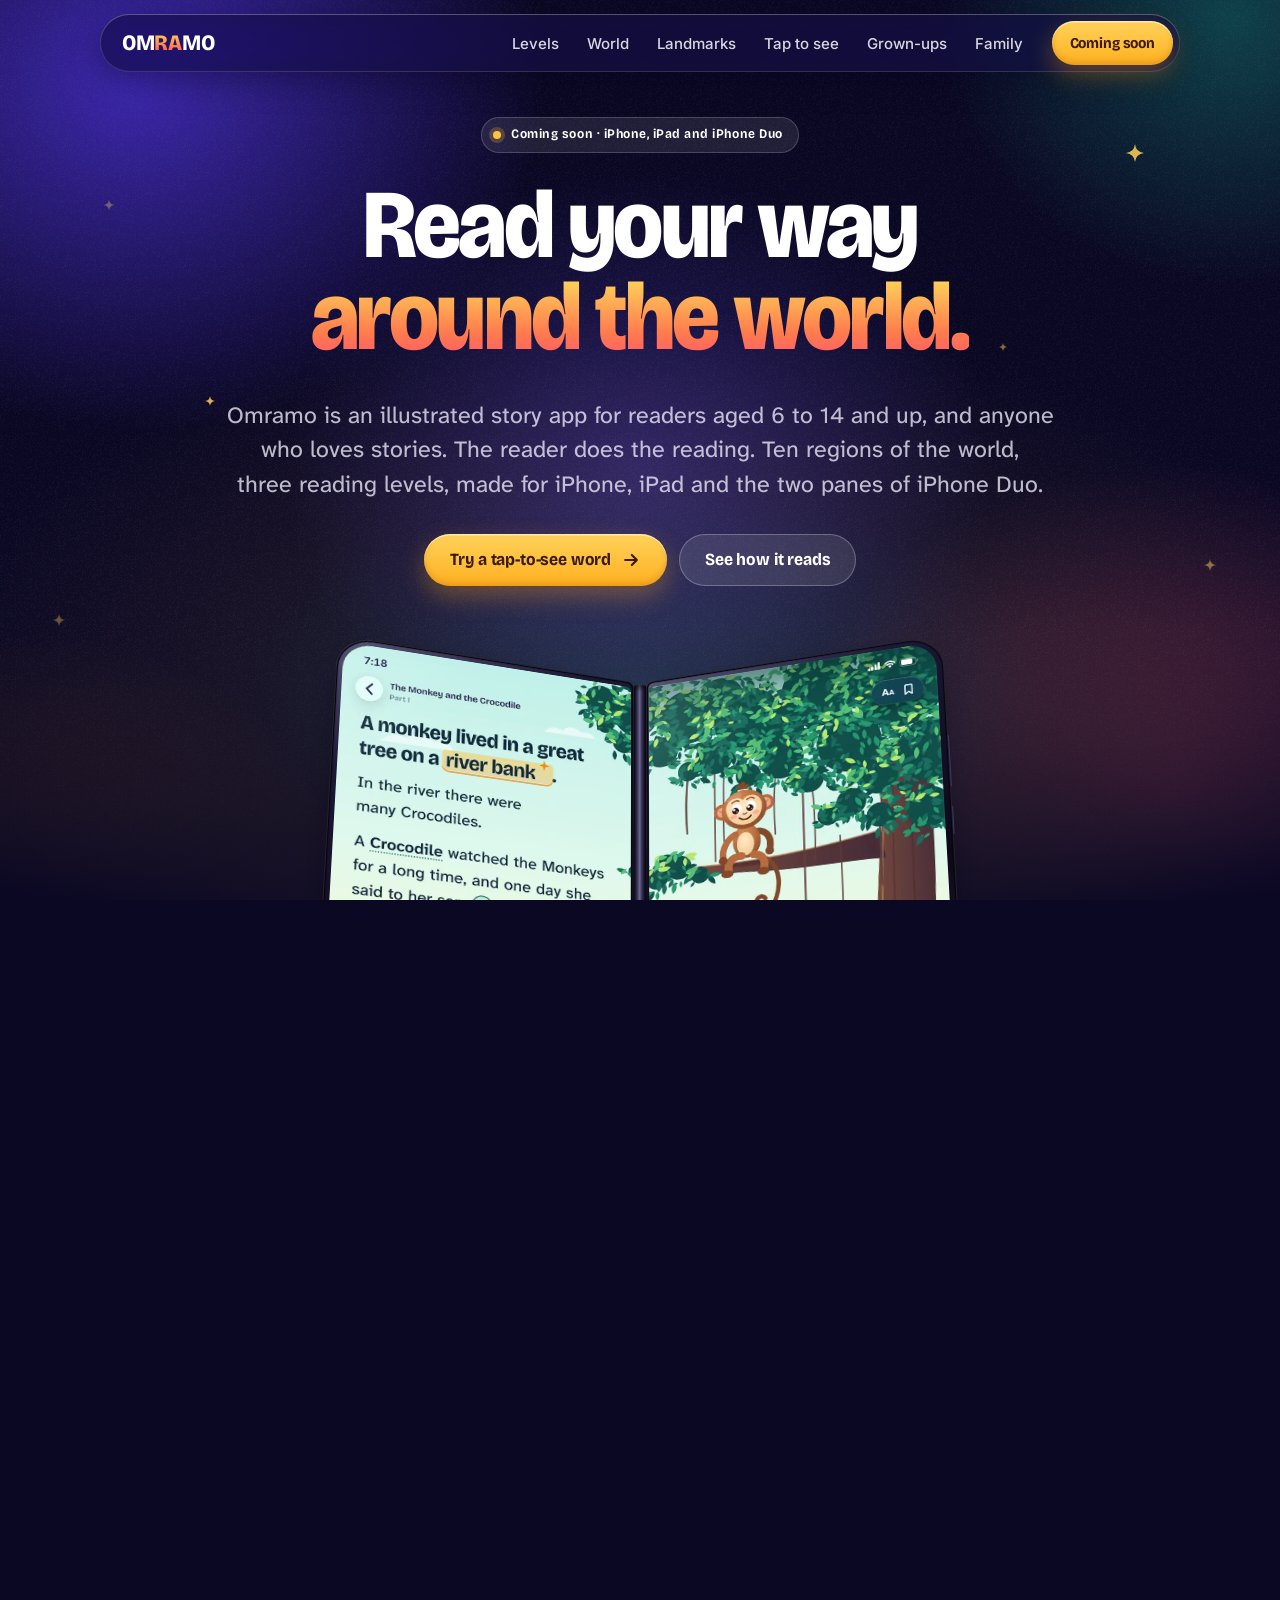
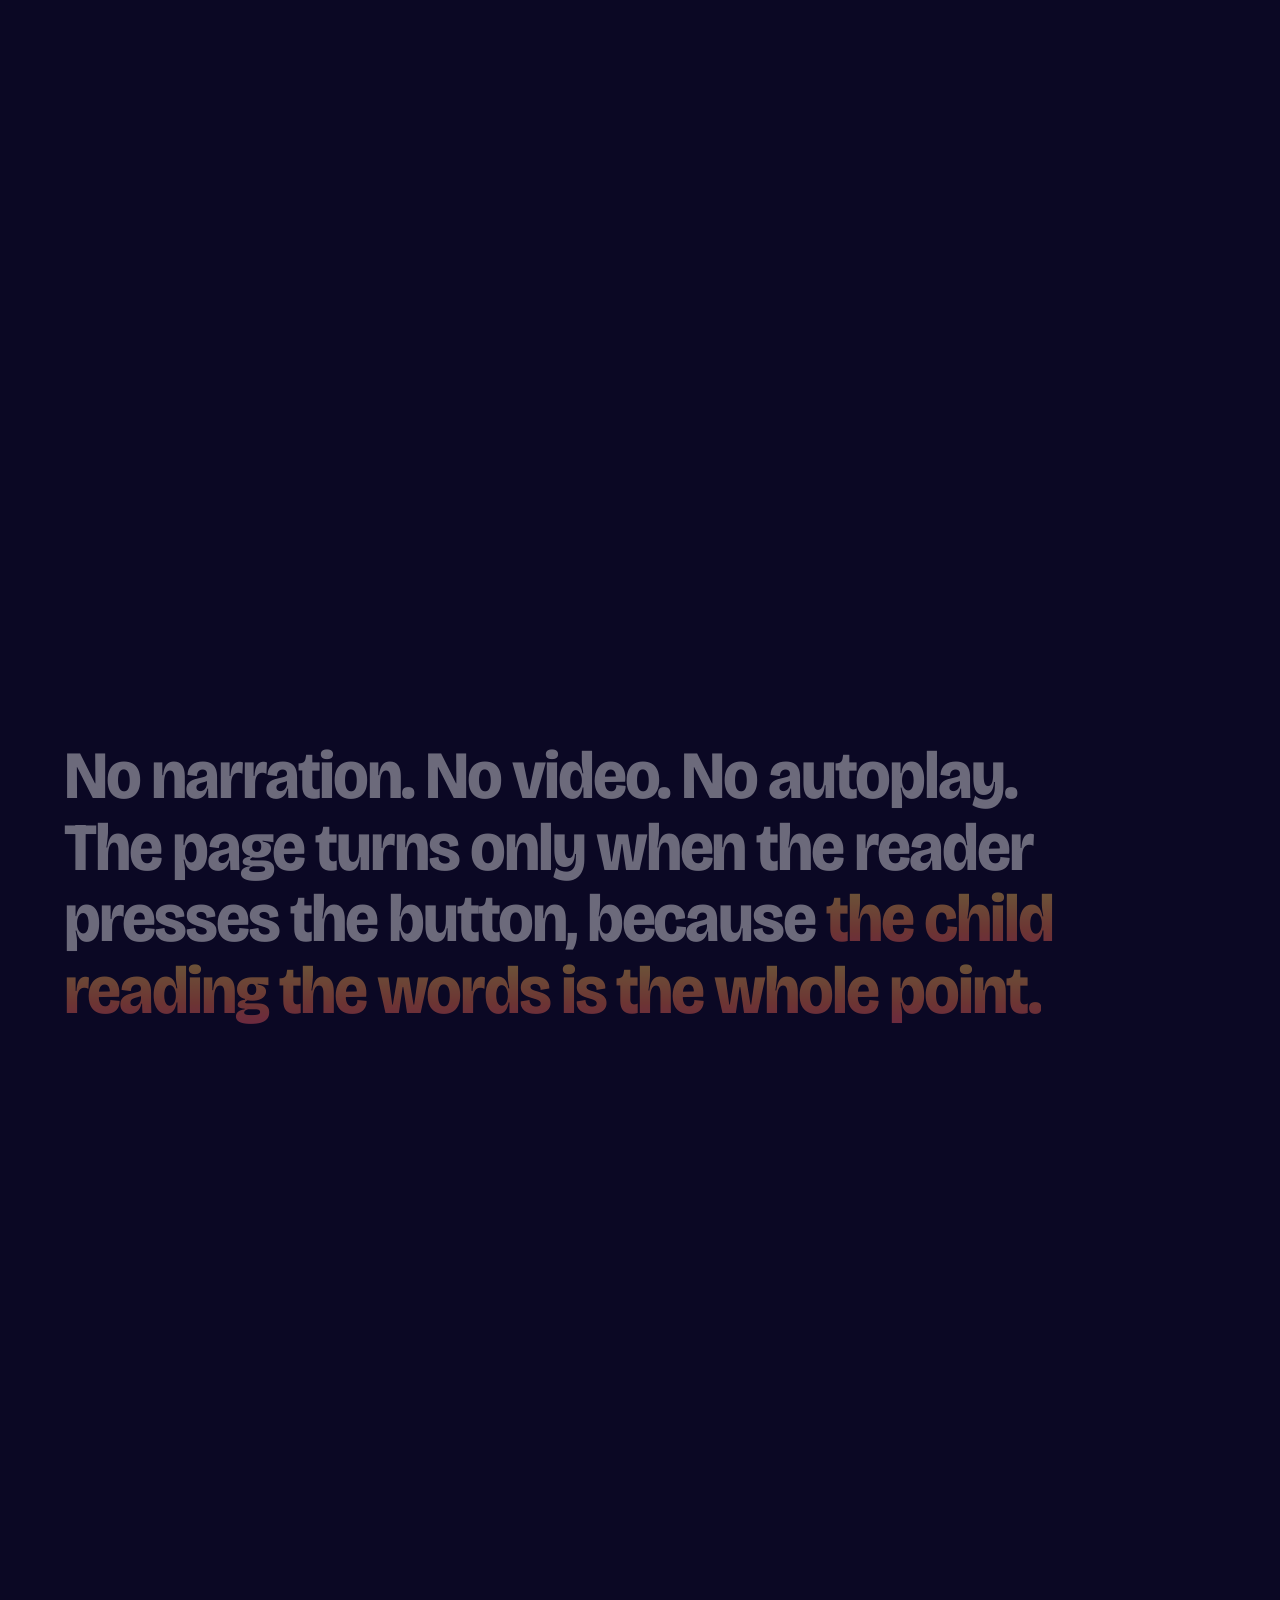
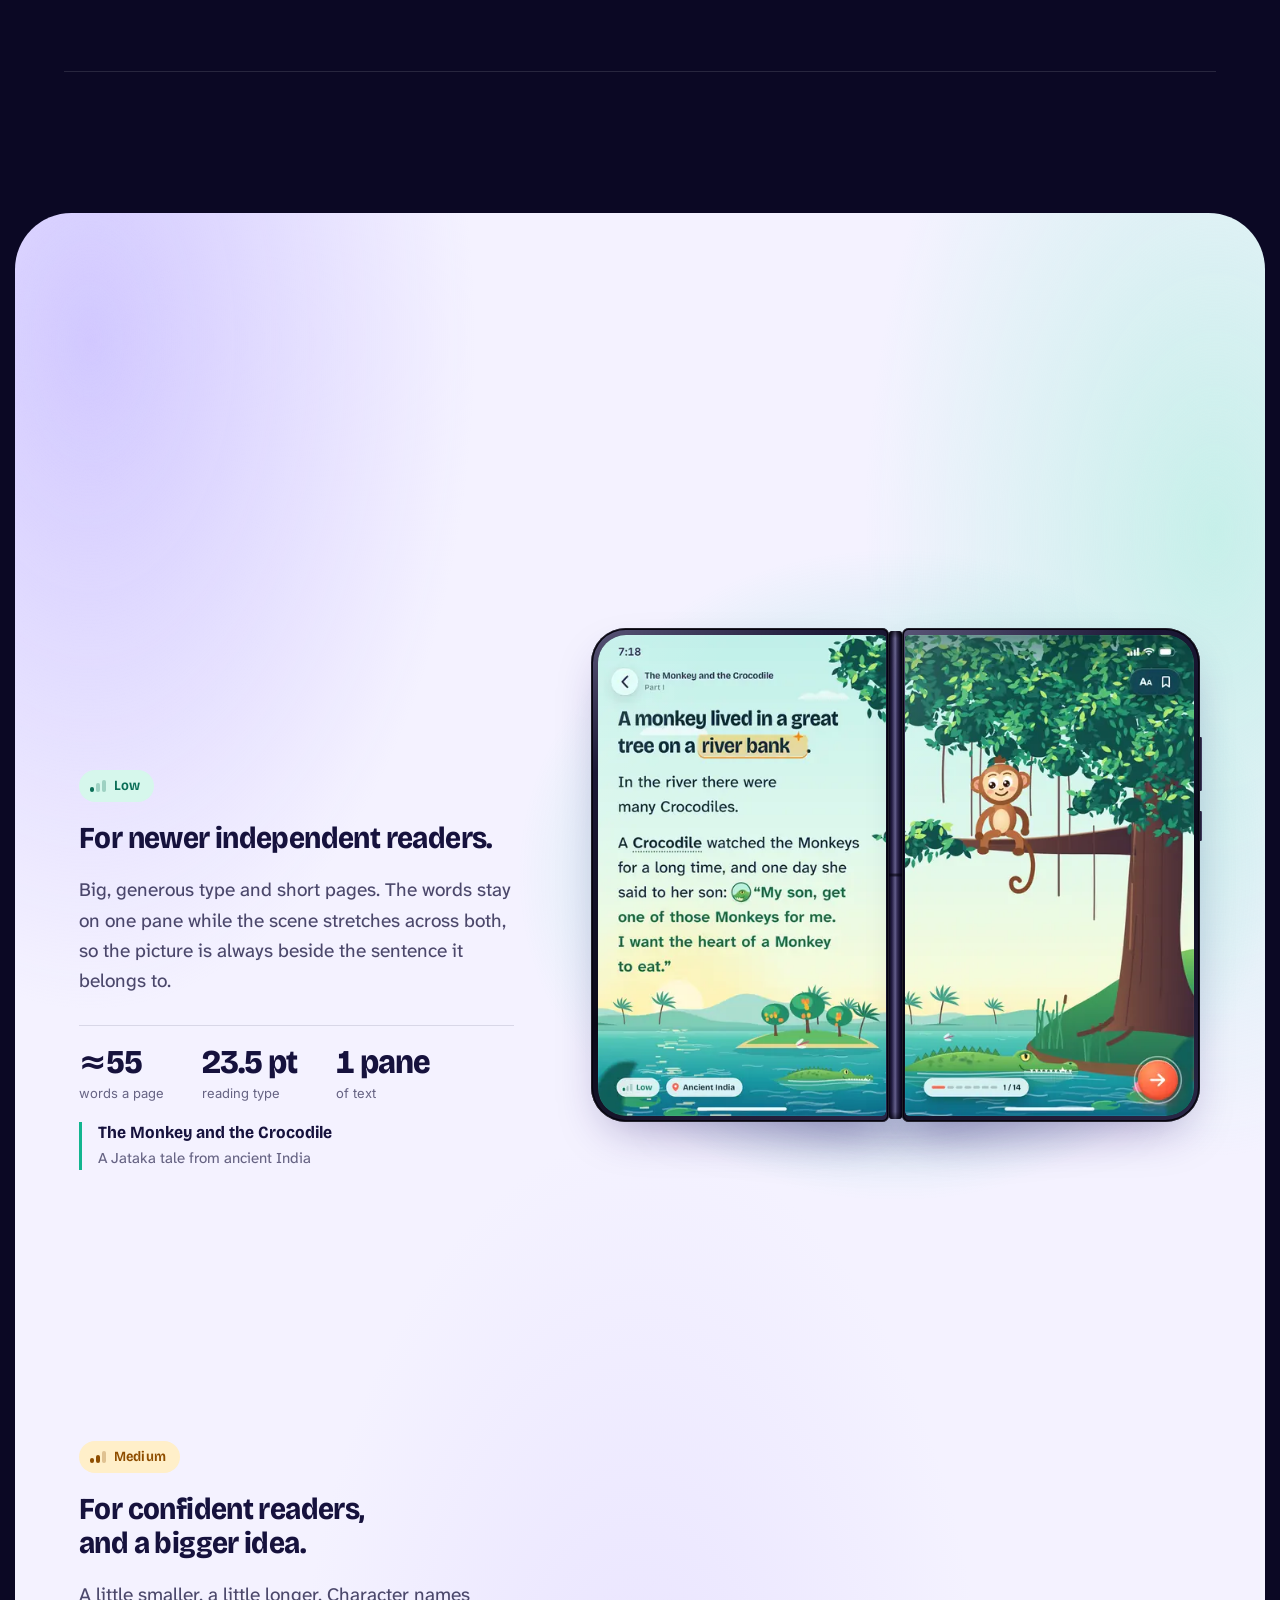
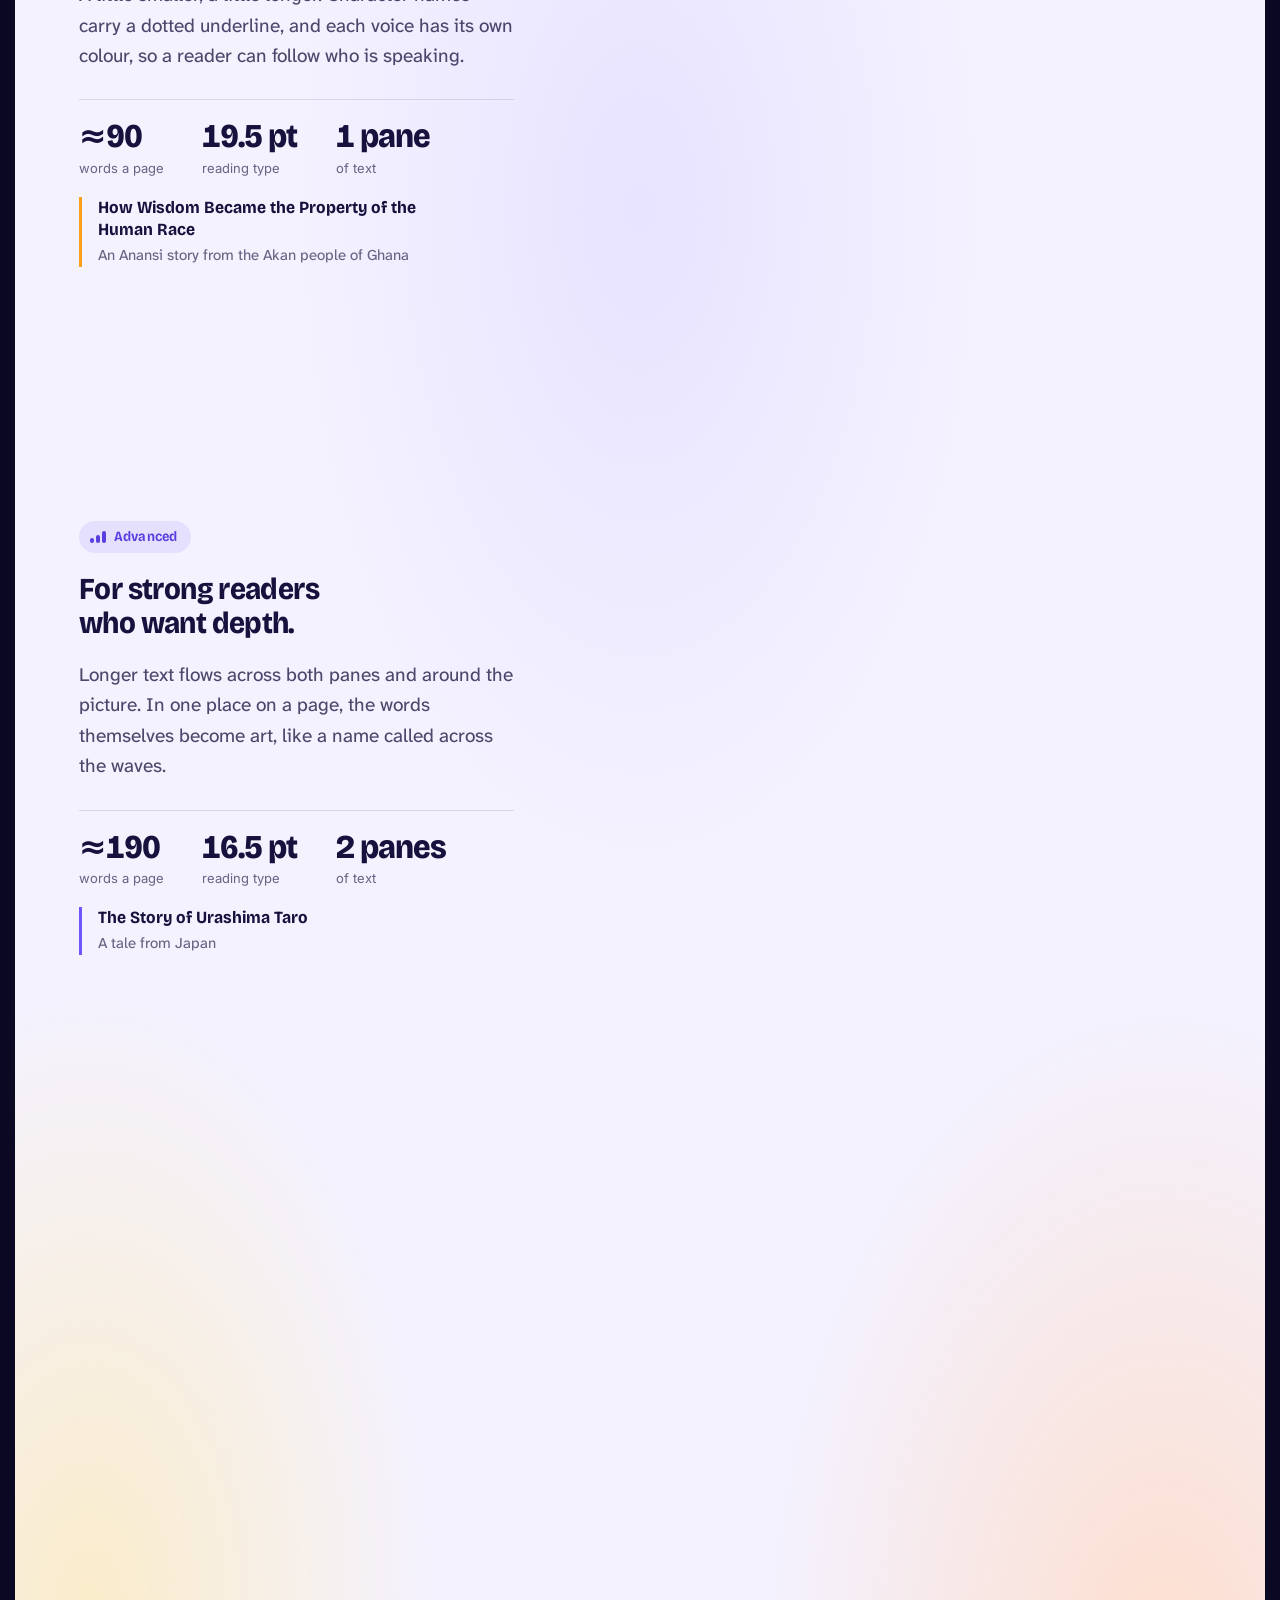
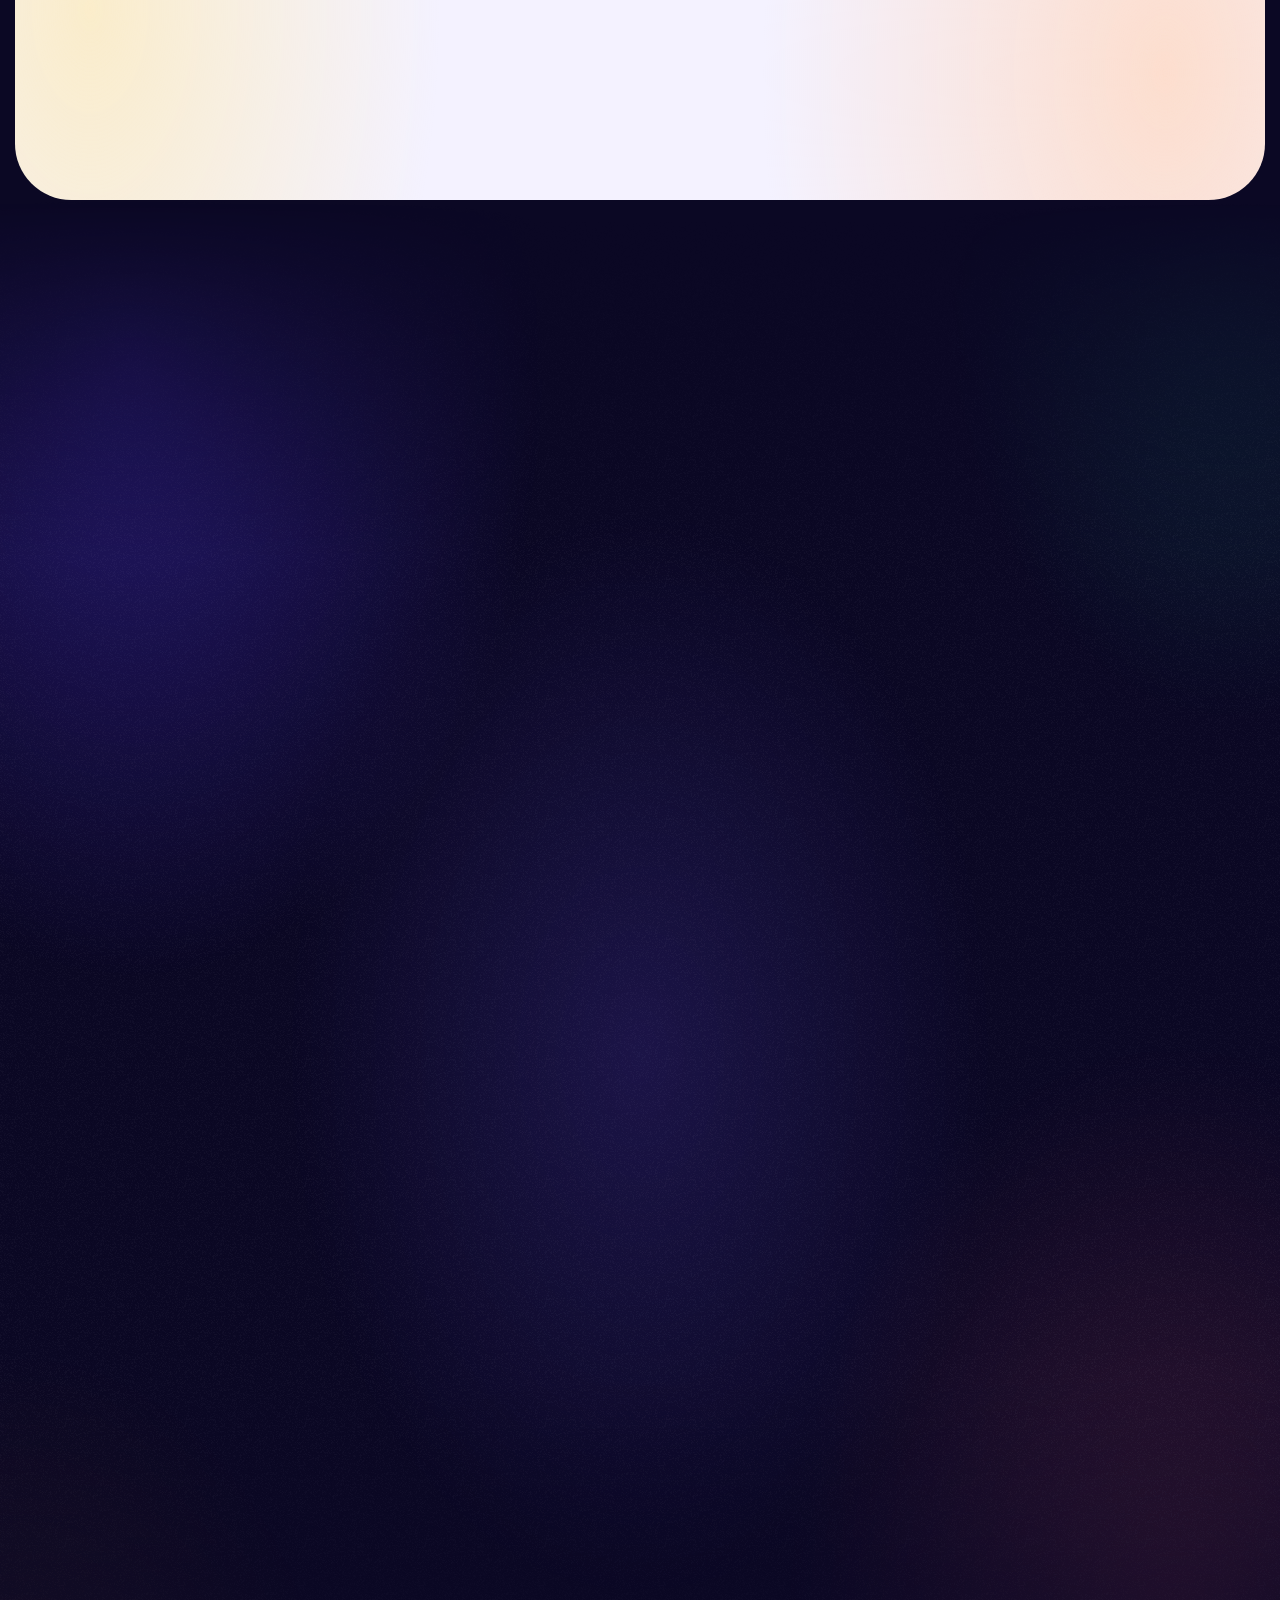
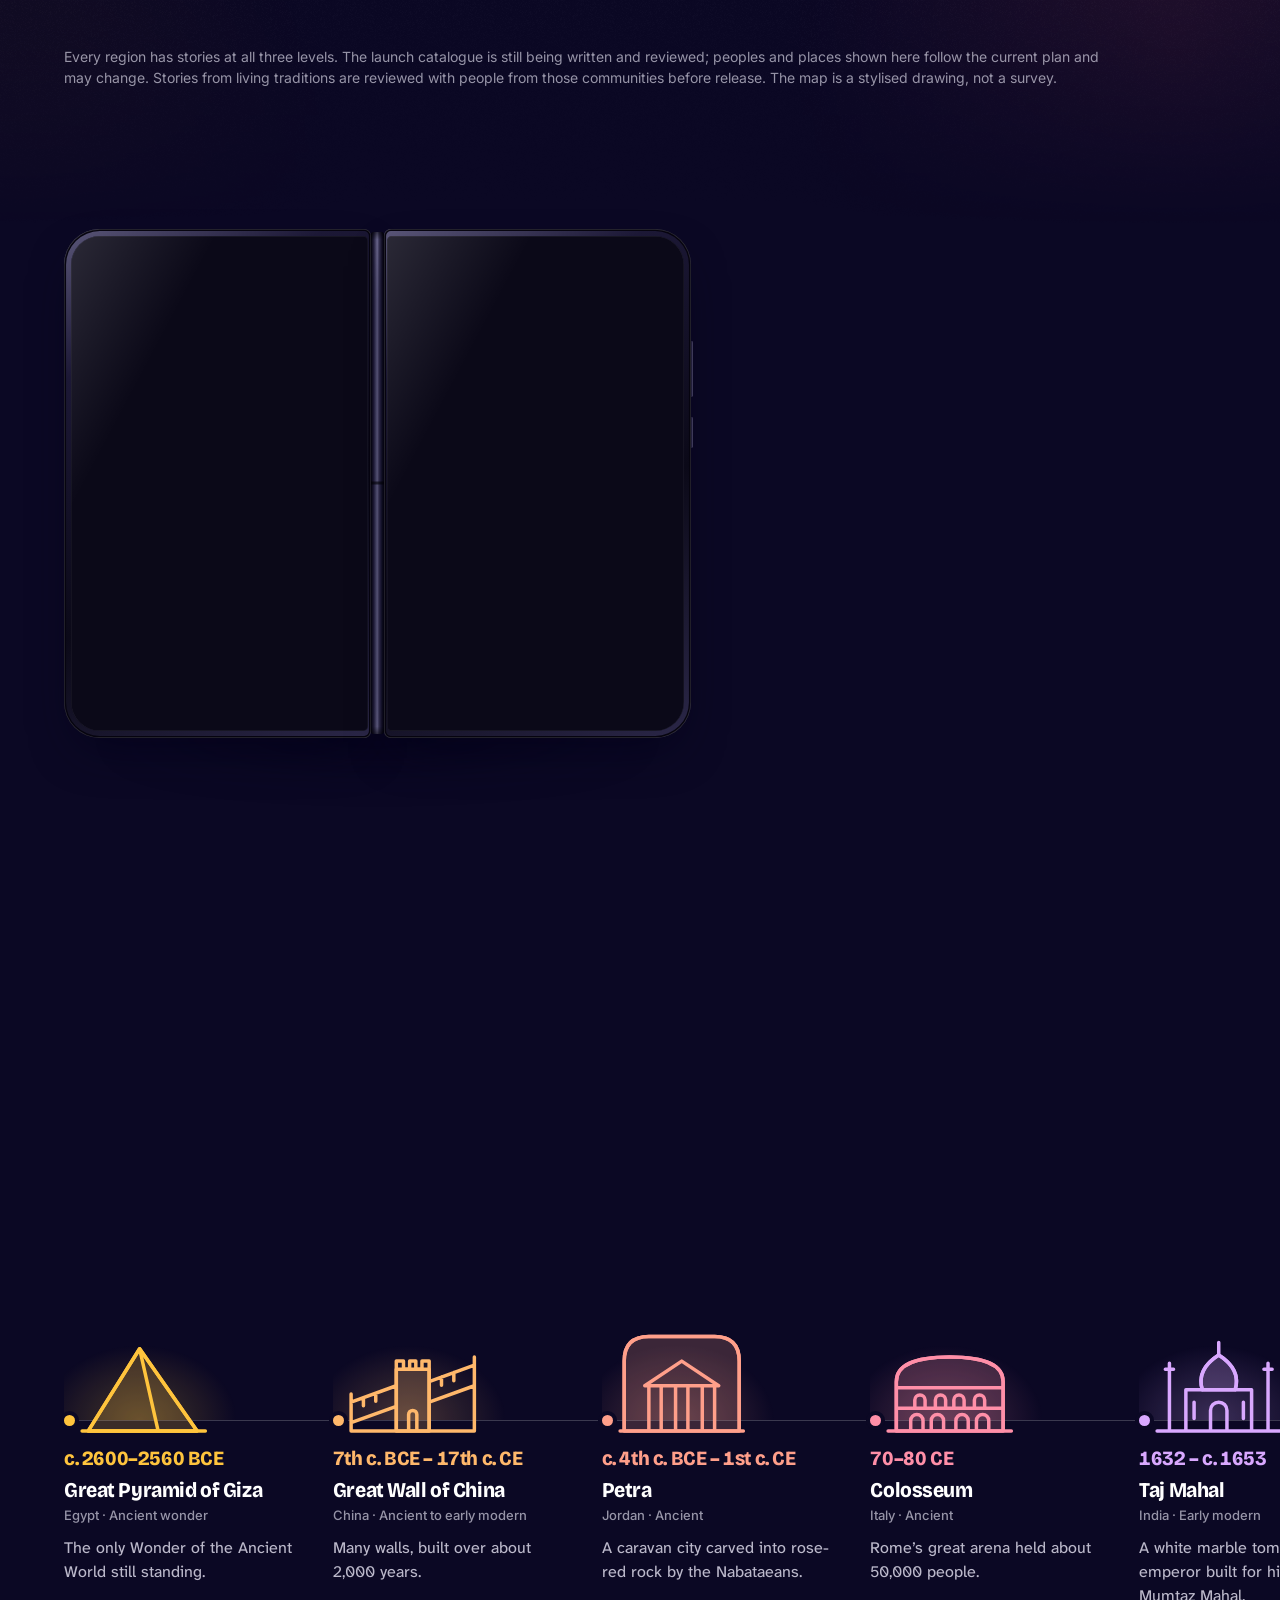
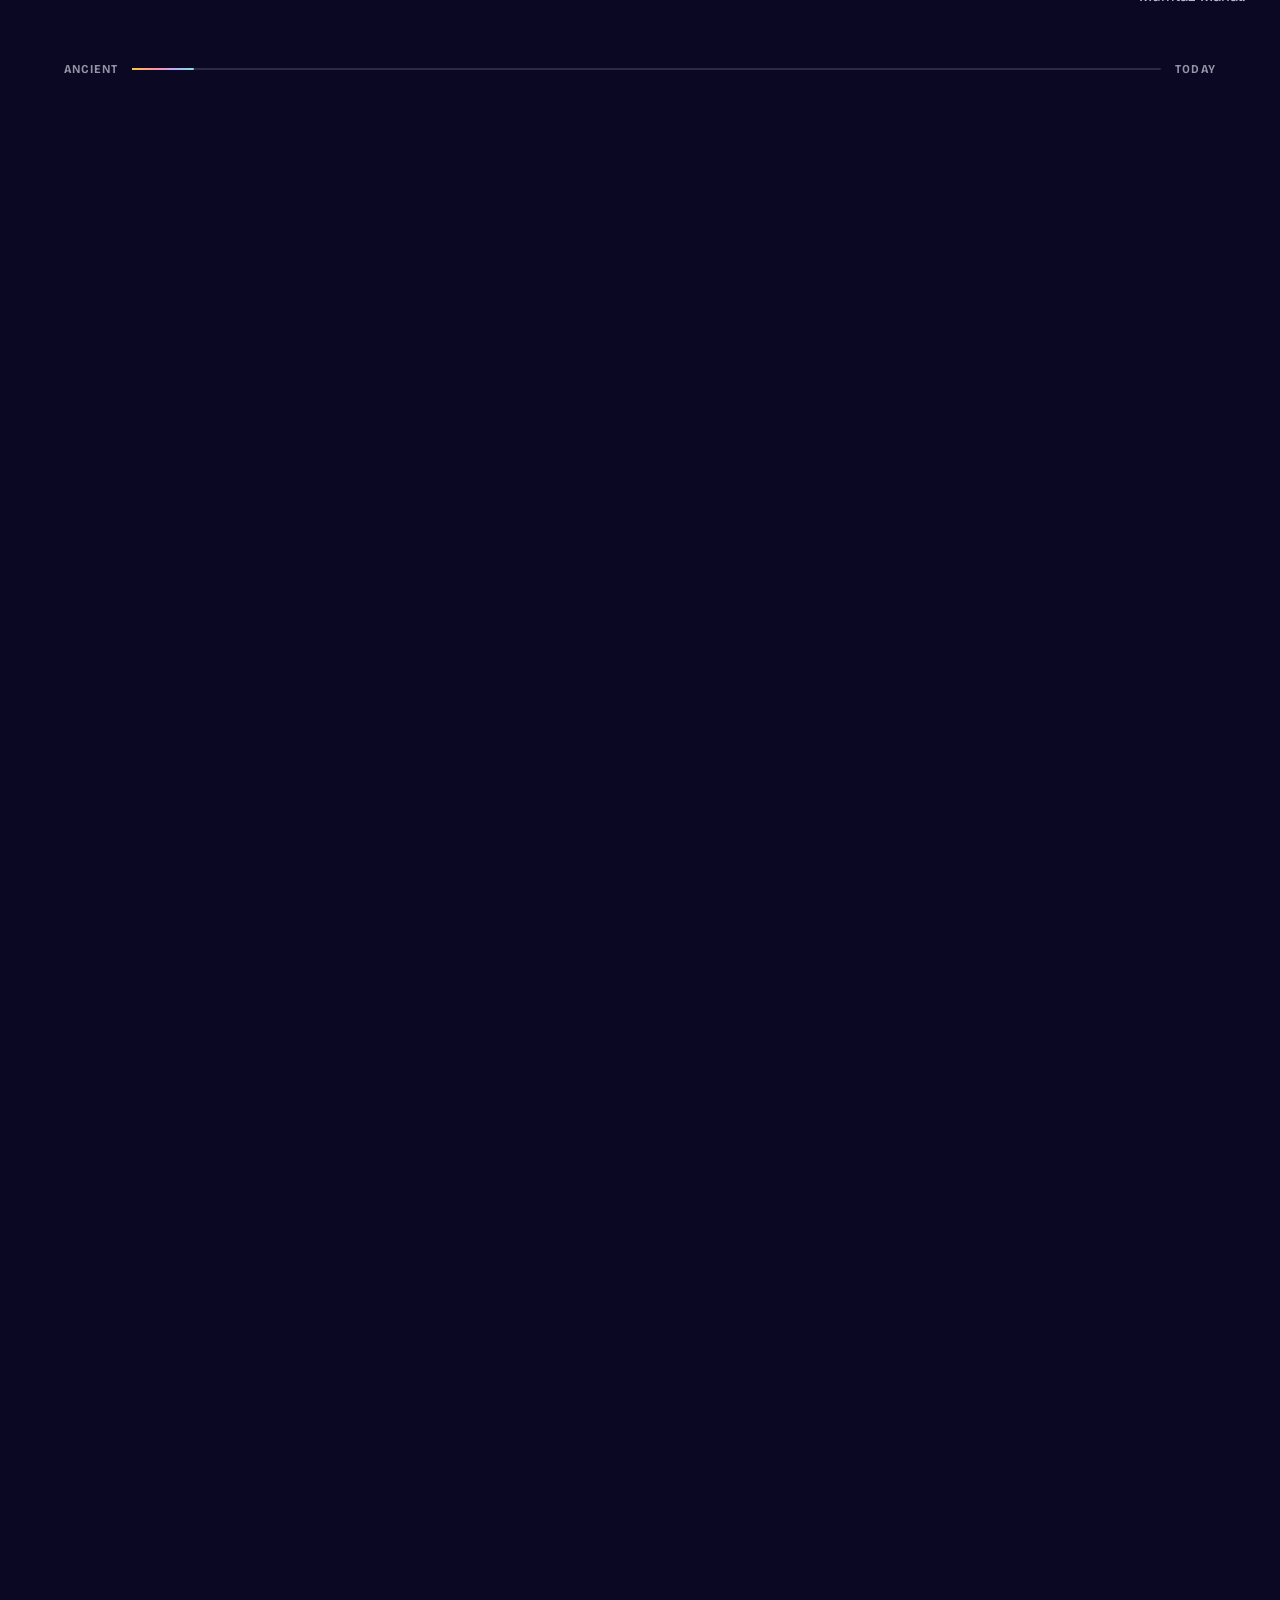
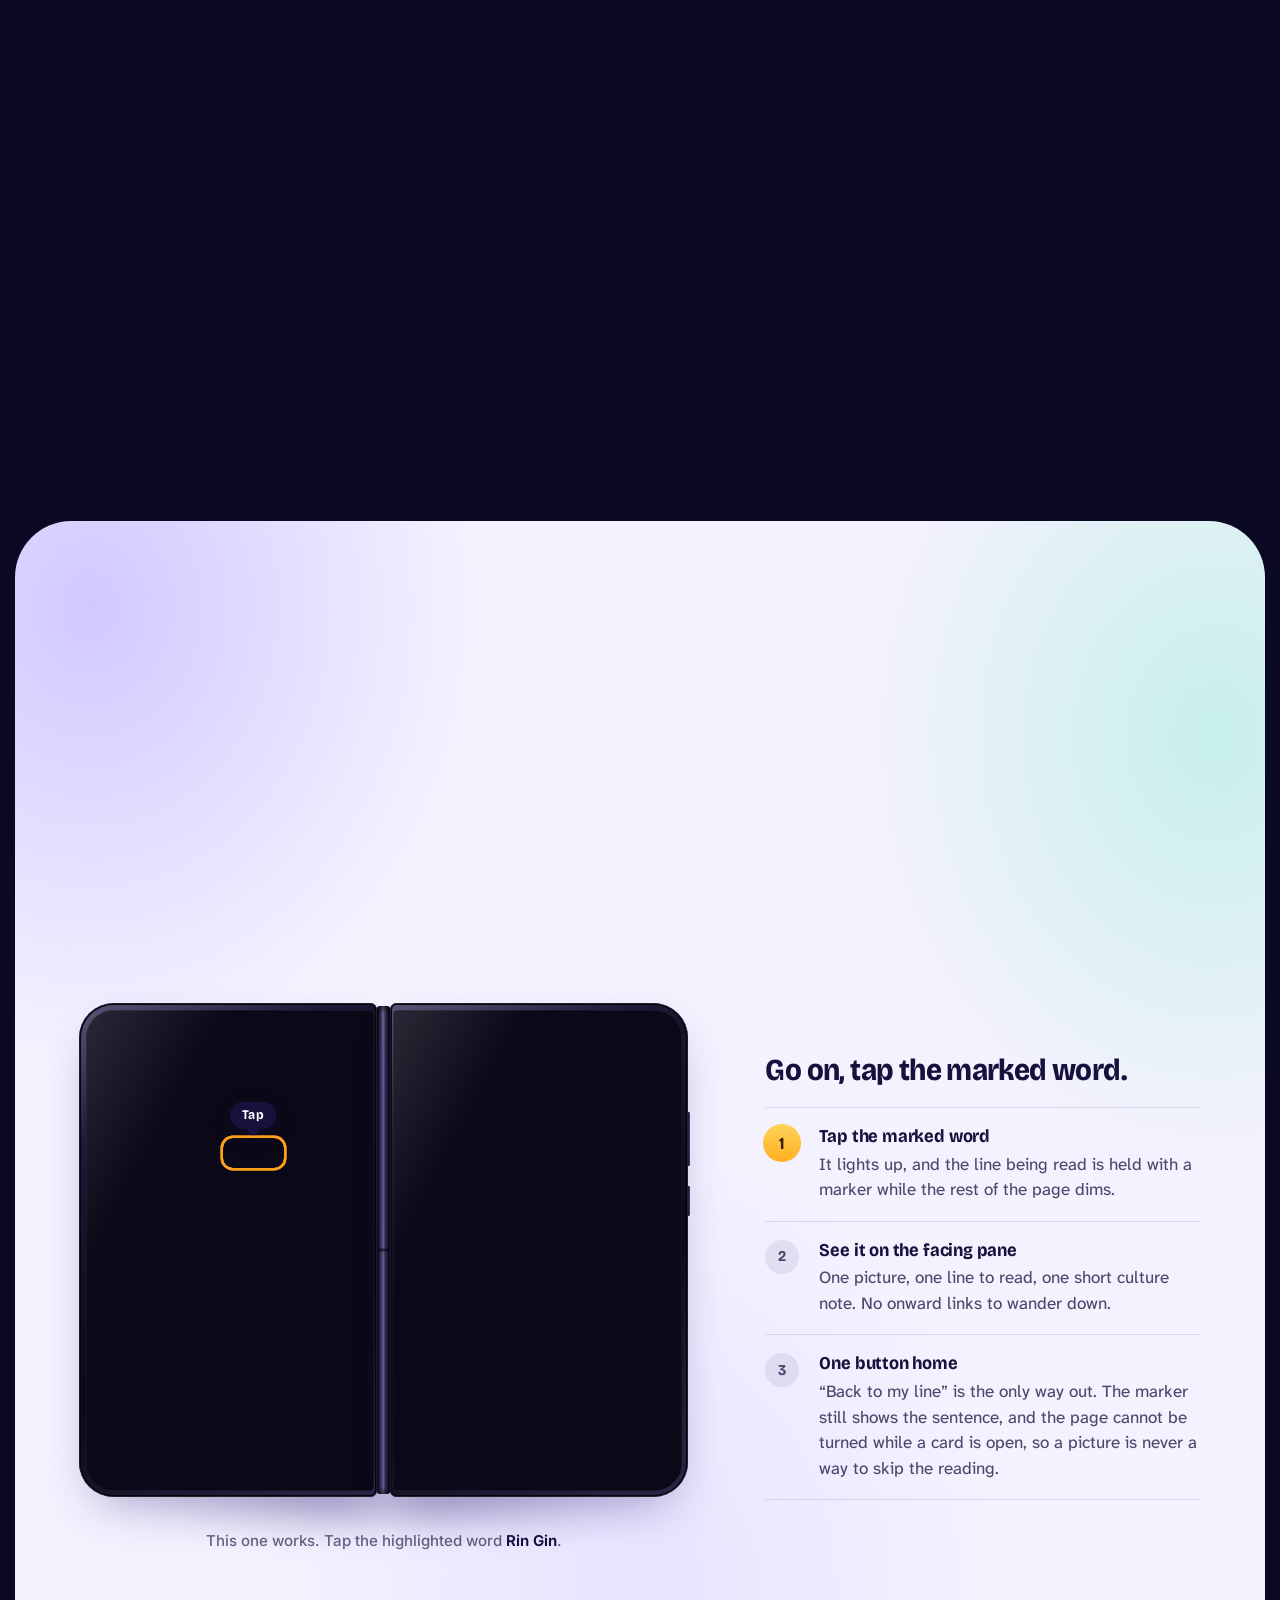
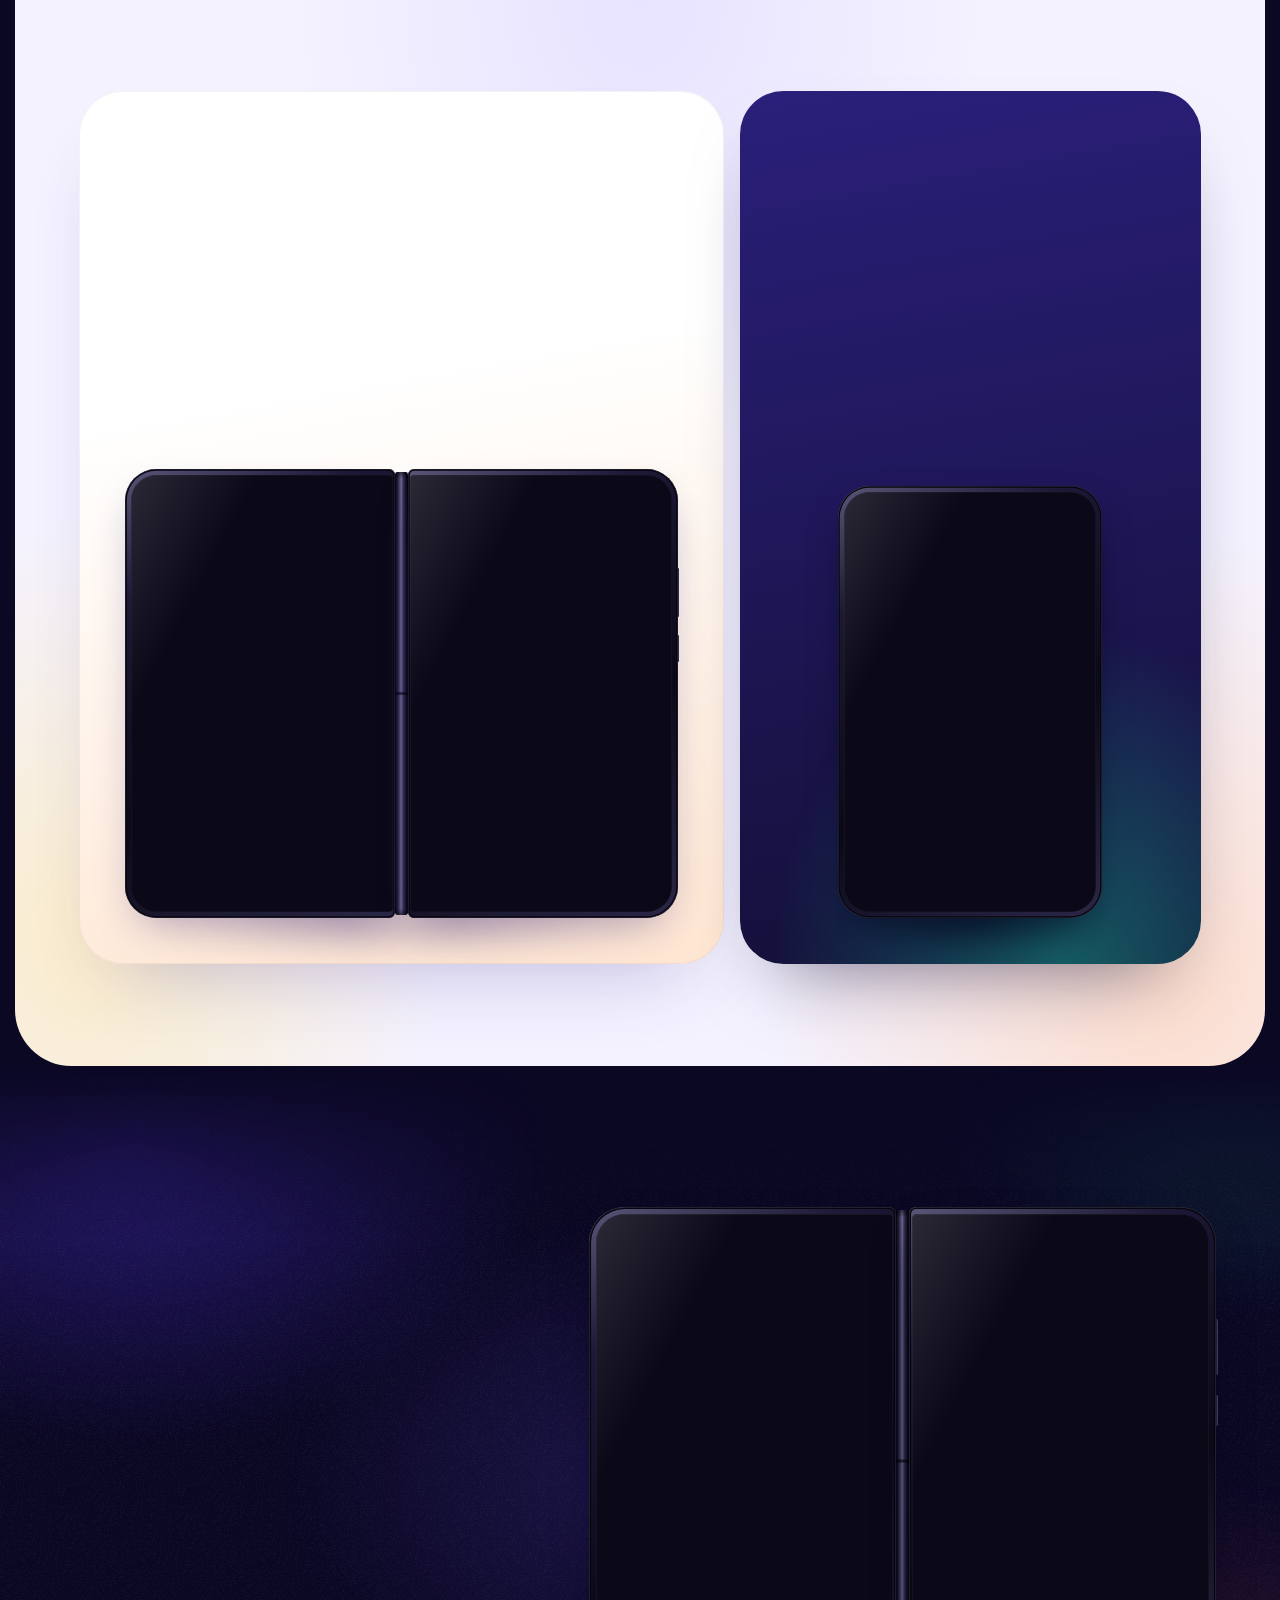
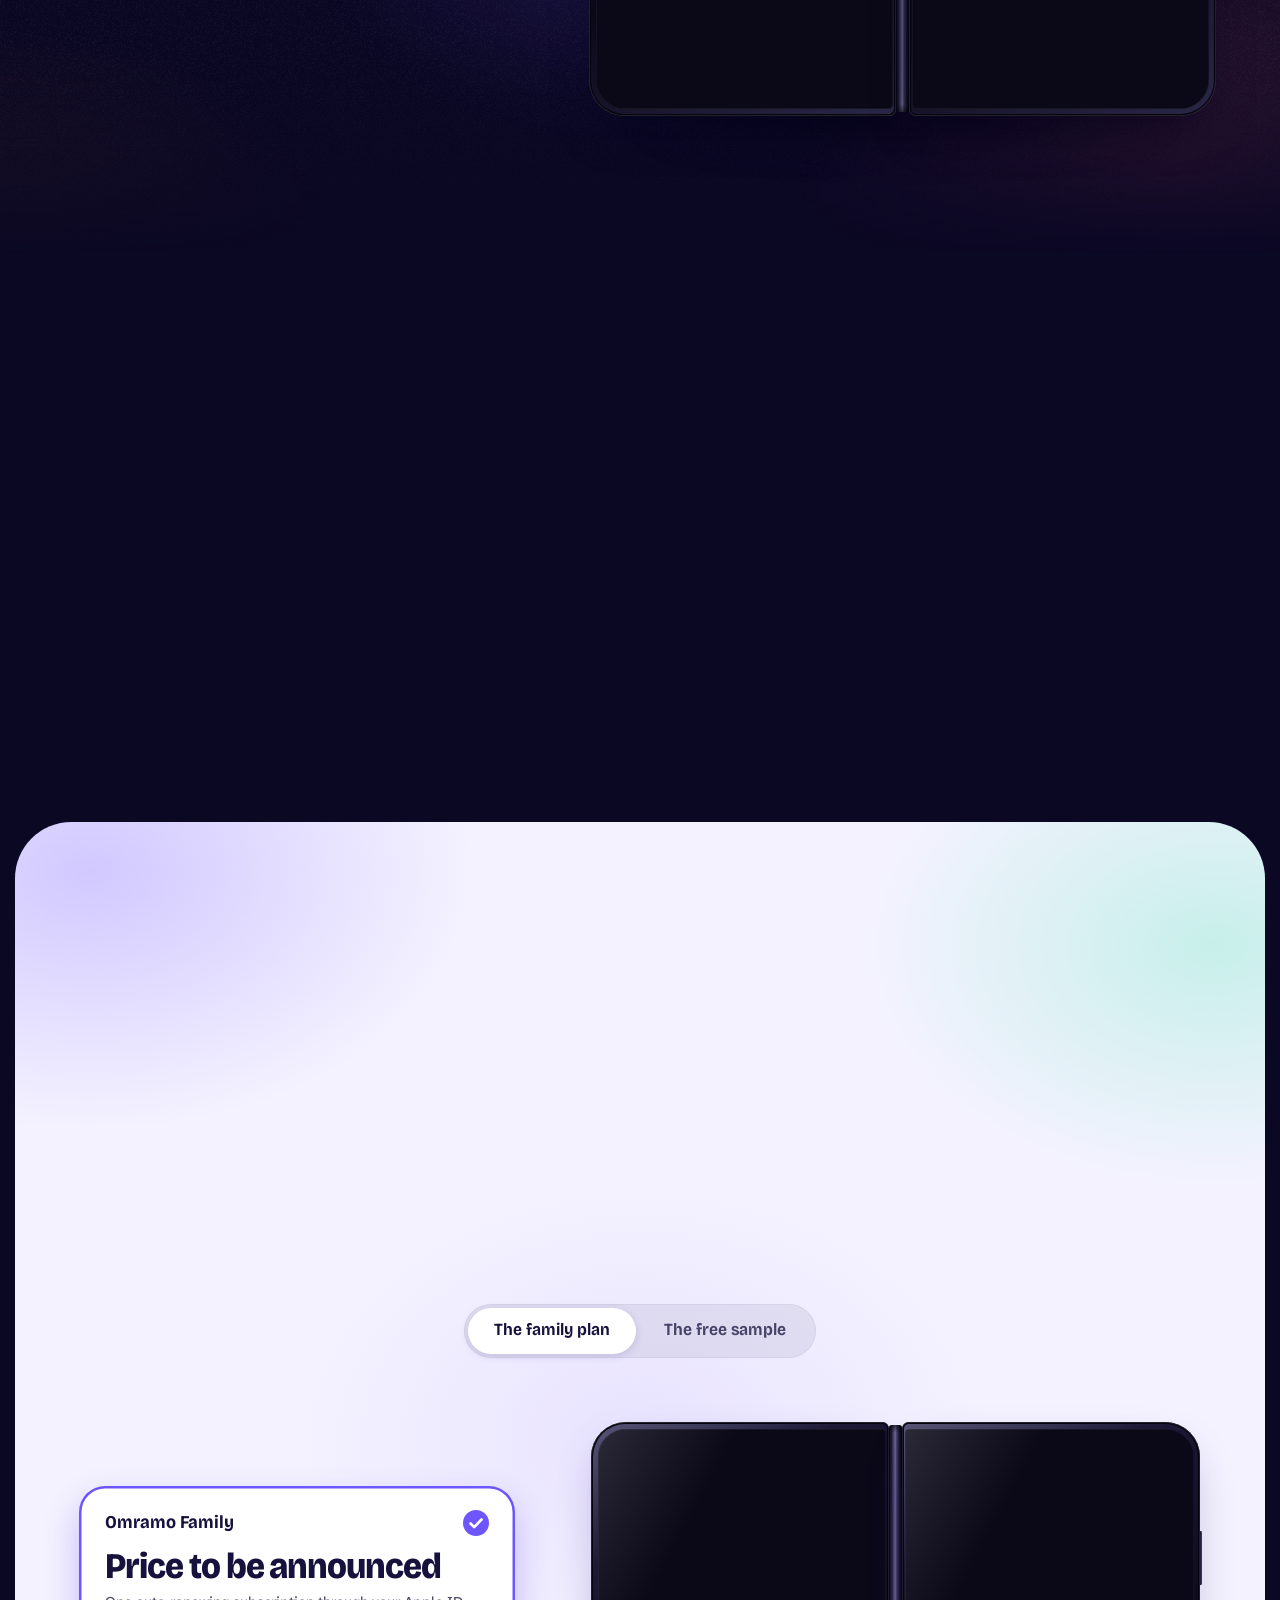
==== commit d2a84592: "v2 site: polish pass (Fable 5.2) and locked 6-to-14-and-up copy Rebuild the marketing site against t" ====
--- a/index.html
+++ b/index.html
@@ -3,8 +3,8 @@
 <head>
   <meta charset="utf-8">
   <meta name="viewport" content="width=device-width, initial-scale=1, viewport-fit=cover">
-  <title>Omramo — A magical book that you read</title>
-  <meta name="description" content="Omramo is an illustrated, game-like story reader for children who can already read: stories from ten regions of the world at three reading levels, designed for the two-pane iPhone Duo. Coming soon.">
+  <title>Omramo — Read your way around the world</title>
+  <meta name="description" content="Omramo is an illustrated story app for readers aged 6 to 14 and up, and anyone who loves stories. Tales from ten regions of the world at three reading levels, for iPhone, iPad and iPhone Duo. Coming soon.">
   <!-- PRE-LAUNCH PREVIEW: remove this noindex tag at launch so search engines can index the site. -->
   <meta name="robots" content="noindex">
   <!-- Strict CSP: everything is self-hosted. The sha256 is the hash of the one inline boot script below;
@@ -16,13 +16,13 @@
   <link rel="canonical" href="https://omramo.com/">
   <meta property="og:type" content="website">
   <meta property="og:site_name" content="Omramo">
-  <meta property="og:title" content="Omramo — A magical book that you read">
-  <meta property="og:description" content="Omramo is an illustrated, game-like story reader for children who can already read: stories from ten regions of the world at three reading levels, designed for the two-pane iPhone Duo. Coming soon.">
+  <meta property="og:title" content="Omramo — Read your way around the world">
+  <meta property="og:description" content="Omramo is an illustrated story app for readers aged 6 to 14 and up, and anyone who loves stories. Tales from ten regions of the world at three reading levels, for iPhone, iPad and iPhone Duo. Coming soon.">
   <meta property="og:url" content="https://omramo.com/">
   <meta property="og:image" content="https://omramo.com/assets/img/og.png">
   <meta property="og:image:width" content="1200">
   <meta property="og:image:height" content="630">
-  <meta property="og:image:alt" content="Omramo — a magical book that you read. Two panes of an illustrated story beside the Omramo wordmark.">
+  <meta property="og:image:alt" content="Omramo — read your way around the world. Two panes of an illustrated story beside the Omramo wordmark.">
   <meta name="twitter:card" content="summary_large_image">
   <link rel="icon" href="/favicon.ico" sizes="32x32">
   <link rel="icon" type="image/png" sizes="192x192" href="/assets/img/icon-192.png">
@@ -30,8 +30,6 @@
   <link rel="manifest" href="/site.webmanifest">
   <link rel="preload" href="/assets/fonts/bricolage-grotesque.woff2" as="font" type="font/woff2" crossorigin>
   <link rel="preload" href="/assets/fonts/atkinson-hyperlegible-next.woff2" as="font" type="font/woff2" crossorigin>
-  <link rel="preload" as="image" type="image/webp" media="(min-width: 641px)" imagesrcset="/assets/img/screens/03-read-low-l-360.webp 360w, /assets/img/screens/03-read-low-l-540.webp 540w, /assets/img/screens/03-read-low-l-800.webp 800w, /assets/img/screens/03-read-low-l-1080.webp 1080w" imagesizes="(min-width: 1800px) 590px, (min-width: 1261px) 532px, 43vw" fetchpriority="high">
-  <link rel="preload" as="image" type="image/webp" media="(max-width: 640px)" imagesrcset="/assets/img/screens/10-folded-f-360.webp 360w, /assets/img/screens/10-folded-f-540.webp 540w, /assets/img/screens/10-folded-f-800.webp 800w, /assets/img/screens/10-folded-f-1080.webp 1080w" imagesizes="296px" fetchpriority="high">
   <link rel="stylesheet" href="/assets/css/site.css">
   <script>(function(d,w){d.classList.add('js');var s=/[?&]static=1/.test(w.location.search);if(s)d.classList.add('static');if(!s&&!w.matchMedia('(prefers-reduced-motion: reduce)').matches)d.classList.add('motion')})(document.documentElement,window)</script>
   <script src="/assets/js/site.js" defer></script>
@@ -41,7 +39,7 @@
   <header class="site-head">
     <nav class="nav" aria-label="Main">
       <a class="wordmark" href="/" aria-label="Omramo — home">OM<b class="grad">RA</b>MO</a>
-      <ul class="nav__links">
+      <ul class="nav__links" data-nav>
         <li><a href="/#levels">Levels</a></li>
         <li><a href="/#world">World</a></li>
         <li><a href="/#landmarks">Landmarks</a></li>
@@ -50,44 +48,68 @@
         <li><a href="/#family">Family</a></li>
       </ul>
       <a class="btn btn--sun btn--sm" href="/#contact">Coming soon</a>
+      <details class="menu" data-menu>
+        <summary aria-label="Menu"><svg viewBox="0 0 24 24" fill="none" stroke="currentColor" stroke-width="2.4" stroke-linecap="round" aria-hidden="true"><path class="menu__a" d="M5 8.5h14"/><path class="menu__b" d="M5 15.5h14"/></svg></summary>
+        <ul class="menu__list">
+          <li><a href="/#levels">Levels</a></li>
+          <li><a href="/#world">World</a></li>
+          <li><a href="/#landmarks">Landmarks</a></li>
+          <li><a href="/#tap">Tap to see</a></li>
+          <li><a href="/#grown-ups">Grown-ups</a></li>
+          <li><a href="/#family">Family</a></li>
+        </ul>
+      </details>
     </nav>
   </header>
 
   <main id="main">
 
     <!-- ============ Hero ============ -->
-    <section class="hero" aria-labelledby="hero-title">
-      <div class="aurora" aria-hidden="true"></div>
-      <div class="motes" aria-hidden="true"><svg viewBox="0 0 16 16" aria-hidden="true"><path fill="currentColor" d="M8 0q.8 7.2 8 8-7.2.8-8 8-.8-7.2-8-8 7.2-.8 8-8z"/></svg><svg viewBox="0 0 16 16" aria-hidden="true"><path fill="currentColor" d="M8 0q.8 7.2 8 8-7.2.8-8 8-.8-7.2-8-8 7.2-.8 8-8z"/></svg><svg viewBox="0 0 16 16" aria-hidden="true"><path fill="currentColor" d="M8 0q.8 7.2 8 8-7.2.8-8 8-.8-7.2-8-8 7.2-.8 8-8z"/></svg><svg viewBox="0 0 16 16" aria-hidden="true"><path fill="currentColor" d="M8 0q.8 7.2 8 8-7.2.8-8 8-.8-7.2-8-8 7.2-.8 8-8z"/></svg><svg viewBox="0 0 16 16" aria-hidden="true"><path fill="currentColor" d="M8 0q.8 7.2 8 8-7.2.8-8 8-.8-7.2-8-8 7.2-.8 8-8z"/></svg><svg viewBox="0 0 16 16" aria-hidden="true"><path fill="currentColor" d="M8 0q.8 7.2 8 8-7.2.8-8 8-.8-7.2-8-8 7.2-.8 8-8z"/></svg></div>
-      <div class="wrap hero__copy">
-        <p class="pill"><i aria-hidden="true"></i>Coming soon · Made for iPhone Duo</p>
-        <h1 id="hero-title">A magical book <span class="grad">that you read.</span></h1>
-        <p class="lede">An illustrated story reader for children who can already read. Stories from ten regions of the world, at three reading levels, made for the two panes of iPhone Duo.</p>
-        <div class="hero__cta">
-          <a class="btn btn--sun" href="#levels">See how it reads <svg viewBox="0 0 24 24" fill="none" stroke="currentColor" stroke-width="2.6" stroke-linecap="round" stroke-linejoin="round" aria-hidden="true"><path d="M5 12h14M13 6l6 6-6 6"/></svg></a>
-          <a class="btn btn--ghost" href="#contact">Get in touch</a>
-        </div>
-      </div>
-      <figure class="hero__device">
-        <div class="duo duo--wide" data-duo>
-            <div class="duo__body">
-              <div class="duo__half duo__half--l"><div class="duo__screen"><picture><source media="(max-width: 640px)" srcset="[data-uri]"><source type="image/webp" srcset="/assets/img/screens/03-read-low-l-360.webp 360w, /assets/img/screens/03-read-low-l-540.webp 540w, /assets/img/screens/03-read-low-l-800.webp 800w, /assets/img/screens/03-read-low-l-1080.webp 1080w" sizes="(min-width: 1800px) 590px, (min-width: 1261px) 532px, 43vw"><img src="/assets/img/screens/03-read-low-l-540.jpg" width="1296" height="2160" alt="The Omramo reading screen on the left pane: large story text beginning “A monkey lived in a great tree on a river bank”, with the words “river bank” highlighted as a tap-to-see word." fetchpriority="high" decoding="async"></picture></div></div>
-              <div class="duo__hinge" aria-hidden="true"></div>
-              <div class="duo__half duo__half--r"><div class="duo__screen"><picture><source media="(max-width: 640px)" srcset="[data-uri]"><source type="image/webp" srcset="/assets/img/screens/03-read-low-r-360.webp 360w, /assets/img/screens/03-read-low-r-540.webp 540w, /assets/img/screens/03-read-low-r-800.webp 800w, /assets/img/screens/03-read-low-r-1080.webp 1080w" sizes="(min-width: 1800px) 590px, (min-width: 1261px) 532px, 43vw"><img src="/assets/img/screens/03-read-low-r-540.jpg" width="1296" height="2160" alt="The right pane continues the same river scene: a monkey sits on a banyan branch, a crocodile waits in the water, and a round page-turn button sits in the corner." fetchpriority="high" decoding="async"></picture></div></div>
-            </div>
-          </div>
-        <div class="duo duo--phone " data-duo>
-            <div class="duo__body">
-              <div class="duo__half"><div class="duo__screen"><picture><source media="(min-width: 641px)" srcset="[data-uri]"><source type="image/webp" srcset="/assets/img/screens/10-folded-f-360.webp 360w, /assets/img/screens/10-folded-f-540.webp 540w, /assets/img/screens/10-folded-f-800.webp 800w, /assets/img/screens/10-folded-f-1080.webp 1080w" sizes="296px"><img src="/assets/img/screens/10-folded-f-540.jpg" width="1296" height="2160" alt="The Omramo reading screen on a folded phone: a monkey rides on a crocodile’s back above large story text, with a page indicator reading 5 / 14." fetchpriority="high" decoding="async"></picture></div></div>
-            </div>
-          </div>
-      </figure>
-      <div class="wrap">
-        <dl class="facts reveal">
-          <div><dt>10</dt><dd>world regions, in every reading level</dd></div>
-          <div><dt>3</dt><dd>reading levels: Low, Medium and Advanced</dd></div>
-          <div><dt>0</dt><dd>ads, accounts or trackers</dd></div>
-        </dl>
+    <section class="hero" data-hero aria-labelledby="hero-title">
+      <div class="hero__track">
+      <div class="hero__stage">
+        <div class="aurora" aria-hidden="true"></div>
+        <div class="hero__glow" aria-hidden="true"></div>
+        <div class="motes" aria-hidden="true"><svg viewBox="0 0 16 16" aria-hidden="true"><path fill="currentColor" d="M8 0q.8 7.2 8 8-7.2.8-8 8-.8-7.2-8-8 7.2-.8 8-8z"/></svg><svg viewBox="0 0 16 16" aria-hidden="true"><path fill="currentColor" d="M8 0q.8 7.2 8 8-7.2.8-8 8-.8-7.2-8-8 7.2-.8 8-8z"/></svg><svg viewBox="0 0 16 16" aria-hidden="true"><path fill="currentColor" d="M8 0q.8 7.2 8 8-7.2.8-8 8-.8-7.2-8-8 7.2-.8 8-8z"/></svg><svg viewBox="0 0 16 16" aria-hidden="true"><path fill="currentColor" d="M8 0q.8 7.2 8 8-7.2.8-8 8-.8-7.2-8-8 7.2-.8 8-8z"/></svg><svg viewBox="0 0 16 16" aria-hidden="true"><path fill="currentColor" d="M8 0q.8 7.2 8 8-7.2.8-8 8-.8-7.2-8-8 7.2-.8 8-8z"/></svg><svg viewBox="0 0 16 16" aria-hidden="true"><path fill="currentColor" d="M8 0q.8 7.2 8 8-7.2.8-8 8-.8-7.2-8-8 7.2-.8 8-8z"/></svg></div>
+        <div class="wrap hero__copy">
+          <p class="pill"><i aria-hidden="true"></i>Coming soon · iPhone, iPad and iPhone Duo</p>
+          <h1 id="hero-title">Read your way <span class="grad">around the world.</span></h1>
+          <p class="lede">Omramo is an illustrated story app for readers aged 6 to 14 and up, and anyone who loves stories. The reader does the reading. Ten regions of the world, three reading levels, made for iPhone, iPad and the two panes of iPhone Duo.</p>
+          <div class="hero__cta">
+            <a class="btn btn--sun" href="#tap">Try a tap-to-see word <svg viewBox="0 0 24 24" fill="none" stroke="currentColor" stroke-width="2.6" stroke-linecap="round" stroke-linejoin="round" aria-hidden="true"><path d="M5 12h14M13 6l6 6-6 6"/></svg></a>
+            <a class="btn btn--ghost" href="#levels">See how it reads</a>
+          </div>
+        </div>
+        <figure class="hero__device">
+          <div class="duo duo--wide" data-duo data-hero-duo>
+            <div class="duo__body">
+              <div class="duo__half duo__half--l"><div class="duo__screen"><picture><source media="(max-width: 640px)" srcset="[data-uri]"><source type="image/webp" srcset="/assets/img/screens/03-read-low-l-360.webp 360w, /assets/img/screens/03-read-low-l-540.webp 540w, /assets/img/screens/03-read-low-l-800.webp 800w, /assets/img/screens/03-read-low-l-1080.webp 1080w" sizes="(min-width: 1180px) min(560px, calc(50vw - 270px)), 46vw"><img src="/assets/img/screens/03-read-low-l-540.jpg" width="1296" height="2160" alt="The Omramo reading screen on the left pane: large story text beginning “A monkey lived in a great tree on a river bank”, with the words “river bank” highlighted as a tap-to-see word." fetchpriority="high" decoding="async"></picture><i class="beacon beacon--1" aria-hidden="true">1</i><i class="beacon beacon--2" aria-hidden="true">2</i></div></div>
+              <div class="duo__hinge" aria-hidden="true"></div>
+              <div class="duo__half duo__half--r"><div class="duo__screen"><picture><source media="(max-width: 640px)" srcset="[data-uri]"><source type="image/webp" srcset="/assets/img/screens/03-read-low-r-360.webp 360w, /assets/img/screens/03-read-low-r-540.webp 540w, /assets/img/screens/03-read-low-r-800.webp 800w, /assets/img/screens/03-read-low-r-1080.webp 1080w" sizes="(min-width: 1180px) min(560px, calc(50vw - 270px)), 46vw"><img src="/assets/img/screens/03-read-low-r-540.jpg" width="1296" height="2160" alt="The right pane continues the same river scene: a monkey sits on a banyan branch, a crocodile waits in the water, and a round page-turn button sits in the corner." fetchpriority="high" decoding="async"></picture><i class="beacon beacon--3" aria-hidden="true">3</i></div></div>
+            </div>
+          </div>
+          <div class="duo duo--phone" data-duo>
+            <div class="duo__body">
+              <div class="duo__half"><div class="duo__screen"><picture><source media="(min-width: 641px)" srcset="[data-uri]"><source type="image/webp" srcset="/assets/img/screens/10-folded-f-360.webp 360w, /assets/img/screens/10-folded-f-540.webp 540w, /assets/img/screens/10-folded-f-800.webp 800w, /assets/img/screens/10-folded-f-1080.webp 1080w" sizes="296px"><img src="/assets/img/screens/10-folded-f-540.jpg" width="1296" height="2160" alt="The Omramo reading screen on a folded phone: a monkey rides on a crocodile’s back above large story text, with a page indicator reading 5 / 14." fetchpriority="high" decoding="async"></picture><i class="beacon beacon--1" aria-hidden="true">1</i><i class="beacon beacon--2" aria-hidden="true">2</i><i class="beacon beacon--3" aria-hidden="true">3</i></div></div>
+            </div>
+          </div>
+          <figcaption>
+            <ol class="callouts">
+              <li class="callout callout--1"><i class="callout__n" aria-hidden="true">1</i><strong>Tap a marked word</strong><span>A picture opens, then one button takes you back to your line.</span></li>
+              <li class="callout callout--2"><i class="callout__n" aria-hidden="true">2</i><strong>Tap a name</strong><span>Meet the character you are reading about.</span></li>
+              <li class="callout callout--3"><i class="callout__n" aria-hidden="true">3</i><strong>Press to turn</strong><span>The page never turns by itself.</span></li>
+            </ol>
+          </figcaption>
+        </figure>
+      </div>
+      </div>
+      <div class="wrap hero__strip">
+        <ul class="strip reveal">
+          <li><b>Ages 6 to 14 and up</b><span>and anyone who loves stories</span></li>
+          <li><b>Ten world regions</b><span>in every reading level</span></li>
+          <li><b>Three reading levels</b><span>Low, Medium and Advanced</span></li>
+          <li><b>Nothing collected</b><span>no ads, no accounts, no tracking</span></li>
+        </ul>
       </div>
     </section>
 
@@ -96,23 +118,26 @@
       <div class="wrap">
         <h2 class="eyebrow reveal" id="why-title">Why it exists</h2>
         <p class="statement" data-words>No narration. No video. No autoplay. The page turns only when the reader presses the button, because <span class="grad">the child reading the words is the whole point.</span></p>
-        <ul class="principles">
-          <li class="card reveal">
-            <div class="swatch swatch--river" aria-hidden="true"></div>
+        <ol class="tenets">
+          <li class="reveal">
+            <span class="tenets__n" aria-hidden="true">01</span>
             <h3>The page is a place</h3>
             <p>Every spread is one continuous scene running under both panes. The words sit in the calm part of the picture: sky, twilight, sea haze.</p>
-          </li>
-          <li class="card reveal d1">
-            <div class="swatch swatch--dusk" aria-hidden="true"></div>
+            <span class="swatch swatch--river" aria-hidden="true"></span>
+          </li>
+          <li class="reveal">
+            <span class="tenets__n" aria-hidden="true">02</span>
             <h3>Each story has its own light</h3>
             <p>A bright river morning. A twilight forest. A pale sea. The buttons stay the same, so a child always knows where they are.</p>
-          </li>
-          <li class="card reveal d2">
-            <div class="swatch swatch--sea" aria-hidden="true"></div>
+            <span class="swatch swatch--dusk" aria-hidden="true"></span>
+          </li>
+          <li class="reveal">
+            <span class="tenets__n" aria-hidden="true">03</span>
             <h3>Pictures serve the words</h3>
             <p>Illustration and tap-to-see pictures are there to pull a child into the text, and to send them back to it. Nothing plays by itself.</p>
-          </li>
-        </ul>
+            <span class="swatch swatch--sea" aria-hidden="true"></span>
+          </li>
+        </ol>
       </div>
     </section>
 
@@ -126,103 +151,78 @@
           <p class="lede reveal d2">Every story is written for one level, chosen for its message. One subscription covers all three, and a child can read at any level, at any time.</p>
         </header>
 
-        <div class="switch" data-switch>
-          <div class="switch__tabs">
-            <div class="seg" role="tablist" aria-label="Reading level">
-              <button type="button" class="t-low" role="tab" id="tab-low" aria-controls="panel-low" aria-selected="true"><span class="glyph glyph--1" aria-hidden="true"><i></i><i></i><i></i></span> Low</button>
-              <button type="button" class="t-med" role="tab" id="tab-med" aria-controls="panel-med" aria-selected="false" tabindex="-1"><span class="glyph glyph--2" aria-hidden="true"><i></i><i></i><i></i></span> Medium</button>
-              <button type="button" class="t-adv" role="tab" id="tab-adv" aria-controls="panel-adv" aria-selected="false" tabindex="-1"><span class="glyph glyph--3" aria-hidden="true"><i></i><i></i><i></i></span> Advanced</button>
-            </div>
-          </div>
-          <div class="switch__panels">
-            <div class="switch__panel split is-active" id="panel-low" data-tab="tab-low">
-              <div class="split__copy">
-                <span class="tierpill tierpill--low"><span class="glyph glyph--1" aria-hidden="true"><i></i><i></i><i></i></span> Low</span>
-                <h3>For newer independent readers.</h3>
-                <p>Big, generous type and short pages. The words stay on one pane while the scene stretches across both, so the picture is always beside the sentence it belongs to.</p>
-                <dl class="specs">
-                  <div><dd>≈55</dd><dt>words a page</dt></div>
-                  <div><dd>23.5 pt</dd><dt>reading type</dt></div>
-                  <div><dd>1 pane</dd><dt>of text</dt></div>
-                </dl>
-                <p class="story story--low"><b>The Monkey and the Crocodile</b><span>A Jataka tale from ancient India</span></p>
-              </div>
-              <figure class="split__media">
-                <div class="duo " data-m="l" data-duo>
+        <div class="tiers" data-tiers role="group" aria-label="The three reading levels">
+          <div class="tier tier--low" data-tier>
+            <div class="tier__copy">
+              <span class="tierpill tierpill--low"><span class="glyph glyph--1" aria-hidden="true"><i></i><i></i><i></i></span> Low</span>
+              <h3>For newer independent readers.</h3>
+              <p>Big, generous type and short pages. The words stay on one pane while the scene stretches across both, so the picture is always beside the sentence it belongs to.</p>
+              <dl class="specs"><div><dd>≈55</dd><dt>words a page</dt></div><div><dd>23.5 pt</dd><dt>reading type</dt></div><div><dd>1 pane</dd><dt>of text</dt></div></dl>
+              <p class="story story--low"><b>The Monkey and the Crocodile</b><span>A Jataka tale from ancient India</span></p>
+            </div>
+            <figure class="tier__fig">
+              <div class="duo" data-m="l" >
             <div class="duo__body">
               <div class="duo__half duo__half--l"><div class="duo__screen"><picture><source type="image/webp" srcset="/assets/img/screens/03-read-low-l-360.webp 360w, /assets/img/screens/03-read-low-l-540.webp 540w, /assets/img/screens/03-read-low-l-800.webp 800w, /assets/img/screens/03-read-low-l-1080.webp 1080w" sizes="(max-width: 640px) 300px, (max-width: 959px) 43vw, 340px"><img src="/assets/img/screens/03-read-low-l-540.jpg" width="1296" height="2160" alt="Low level reading page with large text: “A monkey lived in a great tree on a river bank.”" loading="lazy" decoding="async"></picture></div></div>
               <div class="duo__hinge" aria-hidden="true"></div>
               <div class="duo__half duo__half--r"><div class="duo__screen"><picture><source type="image/webp" srcset="/assets/img/screens/03-read-low-r-360.webp 360w, /assets/img/screens/03-read-low-r-540.webp 540w, /assets/img/screens/03-read-low-r-800.webp 800w, /assets/img/screens/03-read-low-r-1080.webp 1080w" sizes="(max-width: 640px) 300px, (max-width: 959px) 43vw, 340px"><img src="/assets/img/screens/03-read-low-r-540.jpg" width="1296" height="2160" alt="The facing pane: a monkey on a banyan branch above a river, with a crocodile in the water below." loading="lazy" decoding="async"></picture></div></div>
             </div>
           </div>
-              </figure>
-            </div>
-
-            <div class="switch__panel split" id="panel-med" data-tab="tab-med">
-              <div class="split__copy">
-                <span class="tierpill tierpill--med"><span class="glyph glyph--2" aria-hidden="true"><i></i><i></i><i></i></span> Medium</span>
-                <h3>For confident readers, and a bigger idea.</h3>
-                <p>A little smaller, a little longer. Character names carry a dotted underline, and each voice has its own colour, so a reader can follow who is speaking.</p>
-                <dl class="specs">
-                  <div><dd>≈90</dd><dt>words a page</dt></div>
-                  <div><dd>19.5 pt</dd><dt>reading type</dt></div>
-                  <div><dd>1 pane</dd><dt>of text</dt></div>
-                </dl>
-                <p class="story story--med"><b>How Wisdom Became the Property of the Human Race</b><span>An Anansi story from the Akan people of Ghana</span></p>
-              </div>
-              <figure class="split__media">
-                <div class="duo " data-m="l" data-duo>
+            </figure>
+          </div>
+          <div class="tier tier--med" data-tier>
+            <div class="tier__copy">
+              <span class="tierpill tierpill--med"><span class="glyph glyph--2" aria-hidden="true"><i></i><i></i><i></i></span> Medium</span>
+              <h3>For confident readers, and a bigger idea.</h3>
+              <p>A little smaller, a little longer. Character names carry a dotted underline, and each voice has its own colour, so a reader can follow who is speaking.</p>
+              <dl class="specs"><div><dd>≈90</dd><dt>words a page</dt></div><div><dd>19.5 pt</dd><dt>reading type</dt></div><div><dd>1 pane</dd><dt>of text</dt></div></dl>
+              <p class="story story--med"><b>How Wisdom Became the Property of the Human Race</b><span>An Anansi story from the Akan people of Ghana</span></p>
+            </div>
+            <figure class="tier__fig">
+              <div class="duo" data-m="l" >
             <div class="duo__body">
               <div class="duo__half duo__half--l"><div class="duo__screen"><picture><source type="image/webp" srcset="/assets/img/screens/04-read-medium-l-360.webp 360w, /assets/img/screens/04-read-medium-l-540.webp 540w, /assets/img/screens/04-read-medium-l-800.webp 800w, /assets/img/screens/04-read-medium-l-1080.webp 1080w" sizes="(max-width: 640px) 300px, (max-width: 959px) 43vw, 340px"><img src="/assets/img/screens/04-read-medium-l-540.jpg" width="1296" height="2160" alt="Medium level reading page set in a twilight forest, with light text beginning “Now, Father Anansi had a son, whose name was Kweku Tsin.”" loading="lazy" decoding="async"></picture></div></div>
               <div class="duo__hinge" aria-hidden="true"></div>
               <div class="duo__half duo__half--r"><div class="duo__screen"><picture><source type="image/webp" srcset="/assets/img/screens/04-read-medium-r-360.webp 360w, /assets/img/screens/04-read-medium-r-540.webp 540w, /assets/img/screens/04-read-medium-r-800.webp 800w, /assets/img/screens/04-read-medium-r-1080.webp 1080w" sizes="(max-width: 640px) 300px, (max-width: 959px) 43vw, 340px"><img src="/assets/img/screens/04-read-medium-r-540.jpg" width="1296" height="2160" alt="The facing pane: Father Anansi climbs a tall tree under a full moon, carrying a glowing pot." loading="lazy" decoding="async"></picture></div></div>
             </div>
           </div>
-              </figure>
-            </div>
-
-            <div class="switch__panel split" id="panel-adv" data-tab="tab-adv">
-              <div class="split__copy">
-                <span class="tierpill tierpill--adv"><span class="glyph glyph--3" aria-hidden="true"><i></i><i></i><i></i></span> Advanced</span>
-                <h3>For strong readers who want depth.</h3>
-                <p>Longer text flows across both panes and around the picture. In one place on a page, the words themselves become art, like a name called across the waves.</p>
-                <dl class="specs">
-                  <div><dd>≈190</dd><dt>words a page</dt></div>
-                  <div><dd>16.5 pt</dd><dt>reading type</dt></div>
-                  <div><dd>2 panes</dd><dt>of text</dt></div>
-                </dl>
-                <p class="story story--adv"><b>The Story of Urashima Taro</b><span>A tale from Japan</span></p>
-              </div>
-              <figure class="split__media">
-                <div class="duo " data-m="l" data-duo>
+            </figure>
+          </div>
+          <div class="tier tier--adv" data-tier>
+            <div class="tier__copy">
+              <span class="tierpill tierpill--adv"><span class="glyph glyph--3" aria-hidden="true"><i></i><i></i><i></i></span> Advanced</span>
+              <h3>For strong readers who want depth.</h3>
+              <p>Longer text flows across both panes and around the picture. In one place on a page, the words themselves become art, like a name called across the waves.</p>
+              <dl class="specs"><div><dd>≈190</dd><dt>words a page</dt></div><div><dd>16.5 pt</dd><dt>reading type</dt></div><div><dd>2 panes</dd><dt>of text</dt></div></dl>
+              <p class="story story--adv"><b>The Story of Urashima Taro</b><span>A tale from Japan</span></p>
+            </div>
+            <figure class="tier__fig">
+              <div class="duo" data-m="r" >
             <div class="duo__body">
               <div class="duo__half duo__half--l"><div class="duo__screen"><picture><source type="image/webp" srcset="/assets/img/screens/05-read-advanced-l-360.webp 360w, /assets/img/screens/05-read-advanced-l-540.webp 540w, /assets/img/screens/05-read-advanced-l-800.webp 800w, /assets/img/screens/05-read-advanced-l-1080.webp 1080w" sizes="(max-width: 640px) 300px, (max-width: 959px) 43vw, 340px"><img src="/assets/img/screens/05-read-advanced-l-540.jpg" width="1296" height="2160" alt="Advanced level reading page with denser text from The Story of Urashima Taro over a pale sea haze." loading="lazy" decoding="async"></picture></div></div>
               <div class="duo__hinge" aria-hidden="true"></div>
               <div class="duo__half duo__half--r"><div class="duo__screen"><picture><source type="image/webp" srcset="/assets/img/screens/05-read-advanced-r-360.webp 360w, /assets/img/screens/05-read-advanced-r-540.webp 540w, /assets/img/screens/05-read-advanced-r-800.webp 800w, /assets/img/screens/05-read-advanced-r-1080.webp 1080w" sizes="(max-width: 640px) 300px, (max-width: 959px) 43vw, 340px"><img src="/assets/img/screens/05-read-advanced-r-540.jpg" width="1296" height="2160" alt="The story continues on the second pane: the call “Urashima, Urashima!” curves along a wave above a fisherman in his boat and a tortoise in the sea." loading="lazy" decoding="async"></picture></div></div>
             </div>
           </div>
-              </figure>
-            </div>
-          </div>
-        </div>
-
-        <ul class="words">
-          <li class="card reveal">
-            <p class="sample" aria-hidden="true">tree on a <span class="w-tap">river bank</span>.</p>
-            <h4>Words you can tap</h4>
-            <p>A soft highlight, an underline and a small spark mark a word that has a picture behind it.</p>
-          </li>
-          <li class="card reveal d1">
-            <p class="sample" aria-hidden="true">A <span class="w-name">Crocodile</span> said: <span class="w-say">“My son…”</span></p>
-            <h4>Names and voices</h4>
-            <p>Character names get a dotted underline. Each voice gets its own colour and a small face where it starts.</p>
-          </li>
-          <li class="card reveal d2">
-            <p class="sample" aria-hidden="true">up he ran, <span class="w-pop">whisk!</span></p>
-            <h4>Words that sound like themselves</h4>
-            <p>Sound and motion words are set large in the display face. Marked words never rely on colour alone.</p>
-          </li>
-        </ul>
+            </figure>
+          </div>
+        </div>
+
+        <div class="specimen reveal">
+          <div class="specimen__type" aria-hidden="true">
+            <p>tree on a <span class="w-tap">river bank</span>.</p>
+            <p>A <span class="w-name">Crocodile</span> said: <span class="w-say">“My son…”</span></p>
+            <p>up he ran, <span class="w-pop">whisk!</span></p>
+          </div>
+          <div class="specimen__key">
+            <h3>The words do the pointing.</h3>
+            <dl>
+              <div><dt>Words you can tap</dt><dd>A soft highlight, an underline and a small spark mark a word that has a picture behind it.</dd></div>
+              <div><dt>Names and voices</dt><dd>Character names get a dotted underline. Each voice gets its own colour and a small face where it starts.</dd></div>
+              <div><dt>Words that sound like themselves</dt><dd>Sound and motion words are set large in the display face. Marked words never rely on colour alone.</dd></div>
+            </dl>
+          </div>
+        </div>
       </div>
     </section>
     </div>
@@ -231,62 +231,61 @@
     <section class="section" id="world" aria-labelledby="world-title">
       <div class="aurora aurora--soft aurora--mid" aria-hidden="true"></div>
       <div class="wrap">
-        <header class="section__head">
-          <p class="eyebrow reveal">Where the stories come from</p>
-          <h2 class="reveal d1" id="world-title">Ten regions of the world, at every level.</h2>
-          <p class="lede reveal d2">A region is only a shelf label. Every story names a real people and a real place, and carries its geography, its culture and a moral worth thinking about.</p>
-        </header>
-
-        <div class="world">
-          <div class="map reveal" data-map>
+        <div class="world__head">
+          <header class="section__head">
+            <p class="eyebrow reveal">Where the stories come from</p>
+            <h2 class="reveal d1" id="world-title">Ten regions of the world, at every level.</h2>
+            <p class="lede reveal d2">A region is only a shelf label. Every story names a real people and a real place.</p>
+          </header>
+          <dl class="carries reveal d2">
+            <div>
+              <dt><svg viewBox="0 0 24 24" fill="none" stroke="currentColor" stroke-width="2" stroke-linecap="round" stroke-linejoin="round" aria-hidden="true"><path d="M12 21s-6.5-5.8-6.5-11a6.5 6.5 0 0 1 13 0c0 5.2-6.5 11-6.5 11z"/><circle cx="12" cy="10" r="2.3"/></svg>Geography</dt>
+              <dd>Where the story lives: land, water, climate and its pin on the map.</dd>
+            </div>
+            <div>
+              <dt><svg viewBox="0 0 24 24" fill="none" stroke="currentColor" stroke-width="2" stroke-linecap="round" stroke-linejoin="round" aria-hidden="true"><circle cx="9" cy="8" r="3.5"/><path d="M2.5 20c.6-3.6 3.2-5.5 6.5-5.5s5.9 1.9 6.5 5.5"/><circle cx="17.5" cy="9.5" r="2.5"/><path d="M17 14.6c2.4.2 4 1.7 4.5 4.4"/></svg>Culture</dt>
+              <dd>How people there live, make and celebrate, told in short notes on the picture cards.</dd>
+            </div>
+            <div>
+              <dt><svg viewBox="0 0 24 24" fill="none" stroke="currentColor" stroke-width="2" stroke-linecap="round" stroke-linejoin="round" aria-hidden="true"><path d="M12 20s-7.5-4.6-7.5-10.2A4.3 4.3 0 0 1 12 7.3a4.3 4.3 0 0 1 7.5 2.5C19.5 15.4 12 20 12 20z"/></svg>A moral</dt>
+              <dd>Carried by the story itself. Never printed as “Moral:”, and never a quiz.</dd>
+            </div>
+          </dl>
+        </div>
+
+        <div class="atlas reveal" data-map>
+          <div class="atlas__map">
             <div class="map__stage">
               <svg viewBox="0 0 1000 540" role="img" aria-label="A stylised dotted world map with ten numbered pins, one for each story region listed below.">
                 <path class="map__dots" d="M143 26h0M157 26h0M171 26h0M186 26h0M200 26h0M214 26h0M229 26h0M243 26h0M257 26h0M329 26h0M343 26h0M357 26h0M371 26h0M386 26h0M400 26h0M414 26h0M429 26h0M743 26h0M757 26h0M771 26h0M786 26h0M800 26h0M29 45h0M43 45h0M57 45h0M71 45h0M86 45h0M100 45h0M114 45h0M129 45h0M143 45h0M157 45h0M171 45h0M186 45h0M200 45h0M214 45h0M229 45h0M243 45h0M343 45h0M357 45h0M371 45h0M386 45h0M400 45h0M414 45h0M543 45h0M557 45h0M571 45h0M657 45h0M671 45h0M686 45h0M700 45h0M714 45h0M729 45h0M743 45h0M757 45h0M771 45h0M786 45h0M800 45h0M814 45h0M829 45h0M843 45h0M857 45h0M871 45h0M886 45h0M900 45h0M914 45h0M929 45h0M943 45h0M957 45h0M971 45h0M986 45h0M1000 45h0M14 64h0M29 64h0M43 64h0M57 64h0M71 64h0M86 64h0M100 64h0M114 64h0M129 64h0M143 64h0M157 64h0M171 64h0M186 64h0M200 64h0M214 64h0M229 64h0M243 64h0M257 64h0M271 64h0M286 64h0M300 64h0M343 64h0M357 64h0M371 64h0M429 64h0M443 64h0M514 64h0M529 64h0M543 64h0M557 64h0M571 64h0M586 64h0M600 64h0M614 64h0M629 64h0M643 64h0M657 64h0M671 64h0M686 64h0M700 64h0M714 64h0M729 64h0M743 64h0M757 64h0M771 64h0M786 64h0M800 64h0M814 64h0M829 64h0M843 64h0M857 64h0M871 64h0M886 64h0M900 64h0M914 64h0M929 64h0M943 64h0M957 64h0M971 64h0M986 64h0M1000 64h0M29 84h0M43 84h0M57 84h0M71 84h0M86 84h0M100 84h0M114 84h0M129 84h0M143 84h0M157 84h0M171 84h0M186 84h0M200 84h0M214 84h0M271 84h0M286 84h0M300 84h0M357 84h0M500 84h0M514 84h0M529 84h0M543 84h0M557 84h0M571 84h0M571 84h0M586 84h0M600 84h0M614 84h0M629 84h0M643 84h0M657 84h0M671 84h0M686 84h0M700 84h0M714 84h0M729 84h0M743 84h0M757 84h0M771 84h0M786 84h0M800 84h0M814 84h0M829 84h0M843 84h0M857 84h0M871 84h0M886 84h0M900 84h0M914 84h0M929 84h0M943 84h0M957 84h0M114 103h0M129 103h0M143 103h0M157 103h0M171 103h0M186 103h0M200 103h0M214 103h0M229 103h0M243 103h0M257 103h0M271 103h0M286 103h0M300 103h0M314 103h0M471 103h0M486 103h0M514 103h0M529 103h0M543 103h0M557 103h0M571 103h0M586 103h0M600 103h0M614 103h0M629 103h0M643 103h0M657 103h0M671 103h0M686 103h0M700 103h0M714 103h0M729 103h0M743 103h0M757 103h0M771 103h0M786 103h0M800 103h0M814 103h0M829 103h0M843 103h0M857 103h0M871 103h0M886 103h0M900 103h0M914 103h0M929 103h0M943 103h0M129 123h0M143 123h0M157 123h0M171 123h0M186 123h0M200 123h0M214 123h0M229 123h0M243 123h0M257 123h0M271 123h0M286 123h0M300 123h0M314 123h0M471 123h0M486 123h0M500 123h0M514 123h0M529 123h0M543 123h0M557 123h0M571 123h0M586 123h0M600 123h0M614 123h0M629 123h0M643 123h0M657 123h0M671 123h0M686 123h0M700 123h0M714 123h0M729 123h0M743 123h0M757 123h0M771 123h0M786 123h0M800 123h0M814 123h0M829 123h0M843 123h0M857 123h0M871 123h0M886 123h0M143 142h0M157 142h0M171 142h0M186 142h0M200 142h0M214 142h0M229 142h0M243 142h0M257 142h0M271 142h0M286 142h0M300 142h0M486 142h0M500 142h0M514 142h0M529 142h0M543 142h0M557 142h0M571 142h0M586 142h0M600 142h0M614 142h0M629 142h0M643 142h0M657 142h0M671 142h0M686 142h0M700 142h0M714 142h0M729 142h0M743 142h0M757 142h0M771 142h0M786 142h0M800 142h0M814 142h0M829 142h0M843 142h0M857 142h0M871 142h0M886 142h0M143 161h0M157 161h0M171 161h0M186 161h0M200 161h0M214 161h0M229 161h0M243 161h0M257 161h0M271 161h0M471 161h0M486 161h0M514 161h0M529 161h0M543 161h0M557 161h0M571 161h0M586 161h0M600 161h0M614 161h0M629 161h0M643 161h0M657 161h0M671 161h0M686 161h0M700 161h0M714 161h0M729 161h0M743 161h0M757 161h0M771 161h0M786 161h0M800 161h0M814 161h0M829 161h0M843 161h0M886 161h0M143 181h0M157 181h0M171 181h0M186 181h0M200 181h0M214 181h0M229 181h0M243 181h0M257 181h0M471 181h0M486 181h0M500 181h0M514 181h0M571 181h0M586 181h0M600 181h0M614 181h0M629 181h0M643 181h0M657 181h0M671 181h0M686 181h0M700 181h0M714 181h0M729 181h0M743 181h0M757 181h0M771 181h0M786 181h0M800 181h0M814 181h0M829 181h0M871 181h0M886 181h0M157 200h0M171 200h0M186 200h0M200 200h0M214 200h0M229 200h0M243 200h0M471 200h0M486 200h0M500 200h0M514 200h0M529 200h0M543 200h0M557 200h0M571 200h0M586 200h0M600 200h0M614 200h0M629 200h0M643 200h0M657 200h0M671 200h0M686 200h0M700 200h0M714 200h0M729 200h0M743 200h0M757 200h0M771 200h0M786 200h0M800 200h0M814 200h0M829 200h0M171 220h0M186 220h0M200 220h0M257 220h0M457 220h0M471 220h0M486 220h0M500 220h0M514 220h0M529 220h0M543 220h0M557 220h0M571 220h0M586 220h0M600 220h0M614 220h0M629 220h0M643 220h0M657 220h0M671 220h0M686 220h0M700 220h0M714 220h0M729 220h0M743 220h0M757 220h0M771 220h0M786 220h0M800 220h0M814 220h0M186 239h0M200 239h0M214 239h0M229 239h0M443 239h0M457 239h0M471 239h0M486 239h0M500 239h0M514 239h0M529 239h0M543 239h0M557 239h0M571 239h0M586 239h0M600 239h0M614 239h0M629 239h0M686 239h0M700 239h0M714 239h0M729 239h0M743 239h0M757 239h0M771 239h0M786 239h0M214 258h0M229 258h0M243 258h0M443 258h0M457 258h0M471 258h0M486 258h0M500 258h0M514 258h0M529 258h0M543 258h0M557 258h0M571 258h0M586 258h0M600 258h0M614 258h0M700 258h0M714 258h0M757 258h0M771 258h0M786 258h0M829 258h0M243 278h0M257 278h0M271 278h0M286 278h0M300 278h0M443 278h0M457 278h0M471 278h0M486 278h0M500 278h0M514 278h0M529 278h0M543 278h0M557 278h0M571 278h0M586 278h0M600 278h0M614 278h0M629 278h0M714 278h0M771 278h0M786 278h0M843 278h0M271 297h0M286 297h0M300 297h0M314 297h0M329 297h0M471 297h0M486 297h0M500 297h0M514 297h0M529 297h0M543 297h0M557 297h0M571 297h0M586 297h0M600 297h0M614 297h0M771 297h0M786 297h0M800 297h0M814 297h0M257 317h0M271 317h0M286 317h0M300 317h0M314 317h0M329 317h0M343 317h0M514 317h0M529 317h0M543 317h0M557 317h0M571 317h0M586 317h0M600 317h0M771 317h0M800 317h0M814 317h0M829 317h0M843 317h0M857 317h0M257 336h0M271 336h0M286 336h0M300 336h0M314 336h0M329 336h0M343 336h0M357 336h0M371 336h0M529 336h0M543 336h0M557 336h0M571 336h0M586 336h0M600 336h0M786 336h0M800 336h0M829 336h0M843 336h0M857 336h0M871 336h0M886 336h0M900 336h0M914 336h0M271 355h0M286 355h0M300 355h0M314 355h0M329 355h0M343 355h0M357 355h0M371 355h0M529 355h0M543 355h0M557 355h0M571 355h0M586 355h0M600 355h0M900 355h0M286 375h0M300 375h0M314 375h0M329 375h0M343 375h0M357 375h0M371 375h0M529 375h0M543 375h0M557 375h0M571 375h0M586 375h0M600 375h0M629 375h0M843 375h0M857 375h0M871 375h0M886 375h0M900 375h0M286 394h0M300 394h0M314 394h0M329 394h0M343 394h0M357 394h0M371 394h0M529 394h0M543 394h0M557 394h0M571 394h0M586 394h0M614 394h0M629 394h0M829 394h0M843 394h0M857 394h0M871 394h0M886 394h0M900 394h0M286 414h0M300 414h0M314 414h0M329 414h0M343 414h0M529 414h0M543 414h0M557 414h0M571 414h0M614 414h0M814 414h0M829 414h0M843 414h0M857 414h0M871 414h0M886 414h0M900 414h0M914 414h0M286 433h0M300 433h0M314 433h0M329 433h0M543 433h0M557 433h0M571 433h0M829 433h0M843 433h0M857 433h0M871 433h0M886 433h0M900 433h0M914 433h0M286 452h0M300 452h0M314 452h0M329 452h0M543 452h0M557 452h0M829 452h0M886 452h0M900 452h0M914 452h0M286 472h0M300 472h0M900 472h0M986 472h0M286 491h0M971 491h0M286 510h0"/>
+                <path class="map__route" d="M489 286Q520 235 571 215Q605 190 640 197Q680 200 709 235Q760 190 794 185Q840 160 880 173Q790 90 663 92Q580 85 514 130Q370 20 223 53Q190 100 203 158"/>
               </svg>
-              <span class="pin pin--1" data-pin="1" aria-hidden="true">1</span>
-              <span class="pin pin--2" data-pin="2" aria-hidden="true">2</span>
-              <span class="pin pin--3" data-pin="3" aria-hidden="true">3</span>
-              <span class="pin pin--4" data-pin="4" aria-hidden="true">4</span>
-              <span class="pin pin--5" data-pin="5" aria-hidden="true">5</span>
-              <span class="pin pin--6" data-pin="6" aria-hidden="true">6</span>
-              <span class="pin pin--7" data-pin="7" aria-hidden="true">7</span>
-              <span class="pin pin--8" data-pin="8" aria-hidden="true">8</span>
-              <span class="pin pin--9" data-pin="9" aria-hidden="true">9</span>
-              <span class="pin pin--10" data-pin="10" aria-hidden="true">10</span>
+              <span class="pin pin--1" data-pin="1" aria-hidden="true">1<b class="pin__label pin__label--b">Indian</b></span>
+              <span class="pin pin--2" data-pin="2" aria-hidden="true">2<b class="pin__label pin__label--l">Egyptian</b></span>
+              <span class="pin pin--3" data-pin="3" aria-hidden="true">3<b class="pin__label pin__label--r">Japanese</b></span>
+              <span class="pin pin--4" data-pin="4" aria-hidden="true">4<b class="pin__label pin__label--t">Chinese</b></span>
+              <span class="pin pin--5" data-pin="5" aria-hidden="true">5<b class="pin__label pin__label--b">Native American</b></span>
+              <span class="pin pin--6" data-pin="6" aria-hidden="true">6<b class="pin__label pin__label--r">Arctic</b></span>
+              <span class="pin pin--7" data-pin="7" aria-hidden="true">7<b class="pin__label pin__label--t">Russian</b></span>
+              <span class="pin pin--8" data-pin="8" aria-hidden="true">8<b class="pin__label pin__label--l">European</b></span>
+              <span class="pin pin--9" data-pin="9" aria-hidden="true">9<b class="pin__label pin__label--b">African</b></span>
+              <span class="pin pin--10" data-pin="10" aria-hidden="true">10<b class="pin__label pin__label--t">Persian / Arabian</b></span>
             </div>
           </div>
           <ol class="regions" aria-label="The ten story regions">
-            <li class="region region--1" data-region="1"><span class="region__n" aria-hidden="true">1</span><h3>Indian</h3><p>India. Home of <cite>The Monkey and the Crocodile</cite>, a Jataka tale.</p><span class="region__levels"><span class="glyph glyph--1" aria-hidden="true"><i></i><i></i><i></i></span><span class="glyph glyph--2" aria-hidden="true"><i></i><i></i><i></i></span><span class="glyph glyph--3" aria-hidden="true"><i></i><i></i><i></i></span><span class="vh">A story at each level: Low, Medium and Advanced.</span></span></li>
-            <li class="region region--2" data-region="2"><span class="region__n" aria-hidden="true">2</span><h3>Egyptian</h3><p>Tales from ancient Egypt.</p><span class="region__levels"><span class="glyph glyph--1" aria-hidden="true"><i></i><i></i><i></i></span><span class="glyph glyph--2" aria-hidden="true"><i></i><i></i><i></i></span><span class="glyph glyph--3" aria-hidden="true"><i></i><i></i><i></i></span><span class="vh">A story at each level: Low, Medium and Advanced.</span></span></li>
-            <li class="region region--3" data-region="3"><span class="region__n" aria-hidden="true">3</span><h3>Japanese</h3><p>Japan. Home of <cite>The Story of Urashima Taro</cite>.</p><span class="region__levels"><span class="glyph glyph--1" aria-hidden="true"><i></i><i></i><i></i></span><span class="glyph glyph--2" aria-hidden="true"><i></i><i></i><i></i></span><span class="glyph glyph--3" aria-hidden="true"><i></i><i></i><i></i></span><span class="vh">A story at each level: Low, Medium and Advanced.</span></span></li>
-            <li class="region region--4" data-region="4"><span class="region__n" aria-hidden="true">4</span><h3>Chinese</h3><p>Tales and a ballad from China.</p><span class="region__levels"><span class="glyph glyph--1" aria-hidden="true"><i></i><i></i><i></i></span><span class="glyph glyph--2" aria-hidden="true"><i></i><i></i><i></i></span><span class="glyph glyph--3" aria-hidden="true"><i></i><i></i><i></i></span><span class="vh">A story at each level: Low, Medium and Advanced.</span></span></li>
-            <li class="region region--5" data-region="5"><span class="region__n" aria-hidden="true">5</span><h3>Native American</h3><p>First Nations too. Each story names its nation, such as Cherokee or Dakota.</p><span class="region__levels"><span class="glyph glyph--1" aria-hidden="true"><i></i><i></i><i></i></span><span class="glyph glyph--2" aria-hidden="true"><i></i><i></i><i></i></span><span class="glyph glyph--3" aria-hidden="true"><i></i><i></i><i></i></span><span class="vh">A story at each level: Low, Medium and Advanced.</span></span></li>
-            <li class="region region--6" data-region="6"><span class="region__n" aria-hidden="true">6</span><h3>Arctic</h3><p>Inuit and Yup’ik homelands, from Alaska to Greenland.</p><span class="region__levels"><span class="glyph glyph--1" aria-hidden="true"><i></i><i></i><i></i></span><span class="glyph glyph--2" aria-hidden="true"><i></i><i></i><i></i></span><span class="glyph glyph--3" aria-hidden="true"><i></i><i></i><i></i></span><span class="vh">A story at each level: Low, Medium and Advanced.</span></span></li>
-            <li class="region region--7" data-region="7"><span class="region__n" aria-hidden="true">7</span><h3>Russian</h3><p>Folk tales and legends from Russia.</p><span class="region__levels"><span class="glyph glyph--1" aria-hidden="true"><i></i><i></i><i></i></span><span class="glyph glyph--2" aria-hidden="true"><i></i><i></i><i></i></span><span class="glyph glyph--3" aria-hidden="true"><i></i><i></i><i></i></span><span class="vh">A story at each level: Low, Medium and Advanced.</span></span></li>
-            <li class="region region--8" data-region="8"><span class="region__n" aria-hidden="true">8</span><h3>European</h3><p>German, Greek and Roman tales.</p><span class="region__levels"><span class="glyph glyph--1" aria-hidden="true"><i></i><i></i><i></i></span><span class="glyph glyph--2" aria-hidden="true"><i></i><i></i><i></i></span><span class="glyph glyph--3" aria-hidden="true"><i></i><i></i><i></i></span><span class="vh">A story at each level: Low, Medium and Advanced.</span></span></li>
-            <li class="region region--9" data-region="9"><span class="region__n" aria-hidden="true">9</span><h3>African</h3><p>Peoples named one by one, such as the Akan of Ghana, home of an Anansi story.</p><span class="region__levels"><span class="glyph glyph--1" aria-hidden="true"><i></i><i></i><i></i></span><span class="glyph glyph--2" aria-hidden="true"><i></i><i></i><i></i></span><span class="glyph glyph--3" aria-hidden="true"><i></i><i></i><i></i></span><span class="vh">A story at each level: Low, Medium and Advanced.</span></span></li>
-            <li class="region region--10" data-region="10"><span class="region__n" aria-hidden="true">10</span><h3>Persian / Arabian</h3><p>Persian and Arabic tales.</p><span class="region__levels"><span class="glyph glyph--1" aria-hidden="true"><i></i><i></i><i></i></span><span class="glyph glyph--2" aria-hidden="true"><i></i><i></i><i></i></span><span class="glyph glyph--3" aria-hidden="true"><i></i><i></i><i></i></span><span class="vh">A story at each level: Low, Medium and Advanced.</span></span></li>
+            <li class="region region--1" data-region="1"><span class="region__n" aria-hidden="true">1</span><h3>Indian</h3><p>India. Home of <cite>The Monkey and the Crocodile</cite>, a Jataka tale.</p></li>
+            <li class="region region--2" data-region="2"><span class="region__n" aria-hidden="true">2</span><h3>Egyptian</h3><p>Tales from ancient Egypt.</p></li>
+            <li class="region region--3" data-region="3"><span class="region__n" aria-hidden="true">3</span><h3>Japanese</h3><p>Japan. Home of <cite>The Story of Urashima Taro</cite>.</p></li>
+            <li class="region region--4" data-region="4"><span class="region__n" aria-hidden="true">4</span><h3>Chinese</h3><p>Tales and a ballad from China.</p></li>
+            <li class="region region--5" data-region="5"><span class="region__n" aria-hidden="true">5</span><h3>Native American</h3><p>First Nations too. Each story names its nation, such as Cherokee or Dakota.</p></li>
+            <li class="region region--6" data-region="6"><span class="region__n" aria-hidden="true">6</span><h3>Arctic</h3><p>Inuit and Yup’ik homelands, from Alaska to Greenland.</p></li>
+            <li class="region region--7" data-region="7"><span class="region__n" aria-hidden="true">7</span><h3>Russian</h3><p>Folk tales and legends from Russia.</p></li>
+            <li class="region region--8" data-region="8"><span class="region__n" aria-hidden="true">8</span><h3>European</h3><p>German, Greek and Roman tales.</p></li>
+            <li class="region region--9" data-region="9"><span class="region__n" aria-hidden="true">9</span><h3>African</h3><p>Peoples named one by one, such as the Akan of Ghana, home of an Anansi story.</p></li>
+            <li class="region region--10" data-region="10"><span class="region__n" aria-hidden="true">10</span><h3>Persian / Arabian</h3><p>Persian and Arabic tales.</p></li>
           </ol>
-          <p class="note">The launch catalogue is still being written and reviewed; peoples and places shown here follow the current plan and may change. Stories from living traditions are reviewed with people from those communities before release. The map is a stylised drawing, not a survey.</p>
-        </div>
-
-        <ul class="pillars">
-          <li class="card reveal">
-            <div class="icon-tile" aria-hidden="true"><svg viewBox="0 0 24 24" fill="none" stroke="currentColor" stroke-width="2" stroke-linecap="round" stroke-linejoin="round" aria-hidden="true"><path d="M12 21s-6.5-5.8-6.5-11a6.5 6.5 0 0 1 13 0c0 5.2-6.5 11-6.5 11z"/><circle cx="12" cy="10" r="2.3"/></svg></div>
-            <h3>Geography</h3>
-            <p>Where the story lives: land, water, climate and its pin on the map.</p>
-          </li>
-          <li class="card reveal d1">
-            <div class="icon-tile" aria-hidden="true"><svg viewBox="0 0 24 24" fill="none" stroke="currentColor" stroke-width="2" stroke-linecap="round" stroke-linejoin="round" aria-hidden="true"><circle cx="9" cy="8" r="3.5"/><path d="M2.5 20c.6-3.6 3.2-5.5 6.5-5.5s5.9 1.9 6.5 5.5"/><circle cx="17.5" cy="9.5" r="2.5"/><path d="M17 14.6c2.4.2 4 1.7 4.5 4.4"/></svg></div>
-            <h3>Culture</h3>
-            <p>How people there live, make and celebrate, told in short notes on the picture cards.</p>
-          </li>
-          <li class="card reveal d2">
-            <div class="icon-tile" aria-hidden="true"><svg viewBox="0 0 24 24" fill="none" stroke="currentColor" stroke-width="2" stroke-linecap="round" stroke-linejoin="round" aria-hidden="true"><path d="M12 20s-7.5-4.6-7.5-10.2A4.3 4.3 0 0 1 12 7.3a4.3 4.3 0 0 1 7.5 2.5C19.5 15.4 12 20 12 20z"/></svg></div>
-            <h3>Moral</h3>
-            <p>Carried by the story itself. Never printed as “Moral:”, and never a quiz.</p>
-          </li>
-        </ul>
+        </div>
+        <p class="note atlas__note">Every region has stories at all three levels. The launch catalogue is still being written and reviewed; peoples and places shown here follow the current plan and may change. Stories from living traditions are reviewed with people from those communities before release. The map is a stylised drawing, not a survey.</p>
       </div>
     </section>
 
@@ -303,7 +302,7 @@
           </ul>
         </div>
         <figure class="split__media">
-          <div class="duo " data-m="r" data-duo>
+          <div class="duo" data-m="r" data-duo>
             <div class="duo__body">
               <div class="duo__half duo__half--l"><div class="duo__screen"><picture><source type="image/webp" srcset="/assets/img/screens/02-library-home-l-360.webp 360w, /assets/img/screens/02-library-home-l-540.webp 540w, /assets/img/screens/02-library-home-l-800.webp 800w, /assets/img/screens/02-library-home-l-1080.webp 1080w" sizes="(max-width: 640px) 300px, (max-width: 959px) 43vw, 340px"><img src="/assets/img/screens/02-library-home-l-540.jpg" width="1296" height="2160" alt="Library home with a “Keep reading” card for The Story of Urashima Taro and story covers filtered by level." loading="lazy" decoding="async"></picture></div></div>
               <div class="duo__hinge" aria-hidden="true"></div>
@@ -315,92 +314,97 @@
     </section>
 
     <!-- ============ Landmarks ============ -->
-    <section class="section section--tight" id="landmarks" aria-labelledby="landmarks-title">
-      <div class="wrap">
-        <header class="section__head">
-          <p class="eyebrow reveal">Landmarks, ancient to modern</p>
-          <h2 class="reveal d1" id="landmarks-title">Wonders, woven in.</h2>
-          <p class="lede reveal d2">From the Seven Wonders of the Ancient World to the towers of today, famous landmarks appear inside the stories as tap-to-see moments, not lectures.</p>
-        </header>
-      </div>
-      <div class="rail-wrap reveal">
-        <ol class="rail" data-rail tabindex="0" aria-label="Landmarks from ancient to contemporary. Scroll sideways for more.">
+    <section class="journey" id="landmarks" data-journey aria-labelledby="landmarks-title">
+      <div class="journey__stage">
+        <div class="wrap">
+          <header class="section__head">
+            <p class="eyebrow reveal">Landmarks, ancient to modern</p>
+            <h2 class="reveal d1" id="landmarks-title">Wonders, woven in.</h2>
+            <p class="lede reveal d2">From the Seven Wonders of the Ancient World to the towers of today, famous landmarks appear inside the stories as tap-to-see moments, not lectures.</p>
+          </header>
+        </div>
+        <div class="rail-wrap">
+          <ol class="rail" data-rail aria-label="Landmarks from ancient to contemporary. Scroll sideways for more.">
           <li class="lm lm--1">
             <div class="lm__art"><svg viewBox="0 0 64 60" aria-hidden="true"><path class="f" d="M5 54 30 14l28 40z"/><path d="M5 54 30 14l28 40zM30 14l9 40"/><path d="M2 54h60"/></svg></div>
-            <p class="lm__era">Ancient wonder</p>
+            <p class="lm__when">c. 2600–2560 BCE</p>
             <h3>Great Pyramid of Giza</h3>
-            <p class="lm__when">c. 2600–2560 BCE · Egypt</p>
+            <p class="lm__era">Egypt · Ancient wonder</p>
             <p class="lm__fact">The only Wonder of the Ancient World still standing.</p>
           </li>
           <li class="lm lm--2">
             <div class="lm__art"><svg viewBox="0 0 64 60" aria-hidden="true"><path class="f" d="M24 54V24h16v30z"/><path d="M24 54V20h3.5v4h3v-4h3v4h3v-4H40v34M2 40l22-8M2 50l22-8M40 30l22-8M40 40l22-8M2 36v18M62 18v36M8 37.8v4M14 35.6v4M46 27.8v4M52 25.6v4M30 54v-8a2 2 0 0 1 4 0v8M2 54h60"/></svg></div>
-            <p class="lm__era">Ancient to early modern</p>
+            <p class="lm__when">7th c. BCE – 17th c. CE</p>
             <h3>Great Wall of China</h3>
-            <p class="lm__when">7th c. BCE – 17th c. CE · China</p>
+            <p class="lm__era">China · Ancient to early modern</p>
             <p class="lm__fact">Many walls, built over about 2,000 years.</p>
           </li>
           <li class="lm lm--3">
             <div class="lm__art"><svg viewBox="0 0 64 60" aria-hidden="true"><path class="f" d="M4 54V20Q4 8 16 8h32q12 0 12 12v34z"/><path d="M4 54V20Q4 8 16 8h32q12 0 12 12v34M16 54V32h32v22M14 32l18-12 18 12zM22 32v22M29 32v22M35 32v22M42 32v22M2 54h60"/></svg></div>
-            <p class="lm__era">Ancient</p>
+            <p class="lm__when">c. 4th c. BCE – 1st c. CE</p>
             <h3>Petra</h3>
-            <p class="lm__when">c. 4th c. BCE – 1st c. CE · Jordan</p>
+            <p class="lm__era">Jordan · Ancient</p>
             <p class="lm__fact">A caravan city carved into rose-red rock by the Nabataeans.</p>
           </li>
           <li class="lm lm--4">
             <div class="lm__art"><svg viewBox="0 0 64 60" aria-hidden="true"><path class="f" d="M6 54V30q0-12 26-12t26 12v24z"/><path d="M6 54V30q0-12 26-12t26 12v24M6.5 33h51M6 43h52M13 54v-5a3 3 0 0 1 6 0v5M23 54v-5a3 3 0 0 1 6 0v5M35 54v-5a3 3 0 0 1 6 0v5M45 54v-5a3 3 0 0 1 6 0v5M15 43v-4a2.5 2.5 0 0 1 5 0v4M25 43v-4a2.5 2.5 0 0 1 5 0v4M34 43v-4a2.5 2.5 0 0 1 5 0v4M44 43v-4a2.5 2.5 0 0 1 5 0v4M2 54h60"/></svg></div>
-            <p class="lm__era">Ancient</p>
+            <p class="lm__when">70–80 CE</p>
             <h3>Colosseum</h3>
-            <p class="lm__when">70–80 CE · Italy</p>
+            <p class="lm__era">Italy · Ancient</p>
             <p class="lm__fact">Rome’s great arena held about 50,000 people.</p>
           </li>
           <li class="lm lm--5">
             <div class="lm__art"><svg viewBox="0 0 64 60" aria-hidden="true"><path class="f" d="M24 34q-3-10 8-17 11 7 8 17z"/><path d="M24 34q-3-10 8-17 11 7 8 17M32 17v-6M16 54V34h32v20M28 54V44a4 4 0 0 1 8 0v10M20 40v8M44 40v8M8 54V24M56 54V24M6 24h4M54 24h4M8 24v-3M56 24v-3M2 54h60"/></svg></div>
-            <p class="lm__era">Early modern</p>
+            <p class="lm__when">1632 – c. 1653</p>
             <h3>Taj Mahal</h3>
-            <p class="lm__when">1632 – c. 1653 · India</p>
+            <p class="lm__era">India · Early modern</p>
             <p class="lm__fact">A white marble tomb an emperor built for his wife, Mumtaz Mahal.</p>
           </li>
           <li class="lm lm--6">
             <div class="lm__art"><svg viewBox="0 0 64 60" aria-hidden="true"><path class="f" d="M30.5 10Q29 34 16 54h8q8-12 16 0h8Q35 34 33.5 10z"/><path d="M30.5 10Q29 34 16 54h8q8-12 16 0h8Q35 34 33.5 10zM32 10V4M27 26h10M23.5 38h17M2 54h60"/></svg></div>
-            <p class="lm__era">Modern</p>
+            <p class="lm__when">1887–1889</p>
             <h3>Eiffel Tower</h3>
-            <p class="lm__when">1887–1889 · France</p>
+            <p class="lm__era">France · Modern</p>
             <p class="lm__fact">About 330 m of iron — the tallest structure in the world when it opened.</p>
           </li>
           <li class="lm lm--7">
             <div class="lm__art"><svg viewBox="0 0 64 60" aria-hidden="true"><path class="f" d="M8 48q4-18 20-24-3 12-2 24zM26 48q2-22 18-30-4 14-3 30zM42 48q4-14 14-18-2 9-1 18z"/><path d="M8 48q4-18 20-24-3 12-2 24M26 48q2-22 18-30-4 14-3 30M42 48q4-14 14-18-2 9-1 18M4 48h56v6H4zM2 54h60"/></svg></div>
-            <p class="lm__era">Contemporary</p>
+            <p class="lm__when">1959–1973</p>
             <h3>Sydney Opera House</h3>
-            <p class="lm__when">1959–1973 · Australia</p>
+            <p class="lm__era">Australia · Contemporary</p>
             <p class="lm__fact">Its roof looks like sails on the harbour.</p>
           </li>
           <li class="lm lm--8">
             <div class="lm__art"><svg viewBox="0 0 64 60" aria-hidden="true"><path class="f" d="M25 54V40h2.5V28H30V16h1.3V4h1.4v12H34v8h2.5v10H39v20z"/><path d="M25 54V40h2.5V28H30V16h1.3V4h1.4v12H34v8h2.5v10H39v20M2 54h60"/></svg></div>
-            <p class="lm__era">Contemporary</p>
+            <p class="lm__when">2004–2010</p>
             <h3>Burj Khalifa</h3>
-            <p class="lm__when">2004–2010 · United Arab Emirates</p>
+            <p class="lm__era">United Arab Emirates · Contemporary</p>
             <p class="lm__fact">At 828 m, the tallest building in the world.</p>
           </li>
           <li class="lm lm--9">
             <div class="lm__art"><svg viewBox="0 0 64 60" aria-hidden="true"><path class="f" d="M26.5 54 30.5 24h3L37.5 54z"/><path d="M26.5 54 30.5 24h3L37.5 54zM28.5 24h7v-4h-7zM30 20h4v-4h-4zM32 16V4M28.2 42h7.6M29.5 33h5M2 54h60"/></svg></div>
-            <p class="lm__era">Contemporary</p>
+            <p class="lm__when">2008–2012</p>
             <h3>Tokyo Skytree</h3>
-            <p class="lm__when">2008–2012 · Japan</p>
+            <p class="lm__era">Japan · Contemporary</p>
             <p class="lm__fact">A 634 m tower, built to stay standing in earthquakes.</p>
           </li>
-        </ol>
+          </ol>
+        </div>
         <div class="wrap rail__ctrl">
-          <p class="rail__axis"><span>Ancient</span><span>Today</span></p>
+          <p class="rail__axis" aria-hidden="true"><span>Ancient</span><i></i><span>Today</span></p>
           <div class="rail__btns" data-rail-btns hidden>
             <button type="button" class="round" data-dir="-1" aria-label="Earlier landmarks"><svg viewBox="0 0 24 24" fill="none" stroke="currentColor" stroke-width="2.6" stroke-linecap="round" stroke-linejoin="round" aria-hidden="true"><path d="M19 12H5M11 6l-6 6 6 6"/></svg></button>
             <button type="button" class="round" data-dir="1" aria-label="Later landmarks"><svg viewBox="0 0 24 24" fill="none" stroke="currentColor" stroke-width="2.6" stroke-linecap="round" stroke-linejoin="round" aria-hidden="true"><path d="M5 12h14M13 6l6 6-6 6"/></svg></button>
           </div>
         </div>
       </div>
+    </section>
+
+    <section class="section section--after-journey" aria-labelledby="facts-title">
       <div class="wrap">
         <div class="factcards">
           <div class="factcards__copy">
-            <h3 class="reveal">One landmark, written three ways.</h3>
+            <h2 class="h3 reveal" id="facts-title">One landmark, written three ways.</h2>
             <p class="reveal d1">Each landmark has a fact card for every level, so the Taj Mahal reads just right whether it turns up in a Low story or an Advanced one. Wonders that no longer stand are drawn as reconstructions, and labelled that way.</p>
             <p class="note reveal d1">Example wording, not final. A selection from the planned landmark set; every fact is checked again before release.</p>
           </div>
@@ -423,64 +427,39 @@
           <p class="lede reveal d2">When a story mentions something a child has never seen, the moment doesn’t pass. The picture opens on the facing pane, and the text never moves.</p>
         </header>
 
-        <div class="switch" data-switch>
-          <div class="switch__tabs">
-            <div class="seg" role="tablist" aria-label="Tap-to-see steps">
-              <button type="button" role="tab" id="tab-open" aria-controls="panel-open" aria-selected="true">The picture opens</button>
-              <button type="button" role="tab" id="tab-back" aria-controls="panel-back" aria-selected="false" tabindex="-1">Back to my line</button>
-            </div>
-          </div>
-          <div class="switch__panels">
-            <div class="switch__panel split split--flip is-active" id="panel-open" data-tab="tab-open">
-              <div class="split__copy">
-                <h3>One picture answer at a time.</h3>
-                <ol class="steps">
-                  <li><h4>Tap the marked word</h4><p>It lights up, and the line being read is held with a marker while the rest of the page dims.</p></li>
-                  <li><h4>See it on the facing pane</h4><p>One picture, one line to read, one short culture note. No onward links to wander down.</p></li>
-                  <li><h4>One button home</h4><p>“Back to my line” is the only way out, and it goes exactly where it says.</p></li>
-                </ol>
-              </div>
-              <figure class="split__media">
-                <div class="duo " data-m="r" data-duo>
-            <div class="duo__body">
-              <div class="duo__half duo__half--l"><div class="duo__screen"><picture><source type="image/webp" srcset="/assets/img/screens/06-tap-to-see-open-l-360.webp 360w, /assets/img/screens/06-tap-to-see-open-l-540.webp 540w, /assets/img/screens/06-tap-to-see-open-l-800.webp 800w, /assets/img/screens/06-tap-to-see-open-l-1080.webp 1080w" sizes="(max-width: 640px) 300px, (max-width: 959px) 43vw, 340px"><img src="/assets/img/screens/06-tap-to-see-open-l-540.jpg" width="1296" height="2160" alt="A reading page with one paragraph lit and marked while the others are dimmed; the words “Rin Gin” are highlighted." loading="lazy" decoding="async"></picture></div></div>
-              <div class="duo__hinge" aria-hidden="true"></div>
-              <div class="duo__half duo__half--r"><div class="duo__screen"><picture><source type="image/webp" srcset="/assets/img/screens/06-tap-to-see-open-r-360.webp 360w, /assets/img/screens/06-tap-to-see-open-r-540.webp 540w, /assets/img/screens/06-tap-to-see-open-r-800.webp 800w, /assets/img/screens/06-tap-to-see-open-r-1080.webp 1080w" sizes="(max-width: 640px) 300px, (max-width: 959px) 43vw, 340px"><img src="/assets/img/screens/06-tap-to-see-open-r-540.jpg" width="1296" height="2160" alt="A tap-to-see card: an illustrated palace under the sea titled “Rin Gin”, one line to read, a note headed “From Japan”, and a button “Back to my line”." loading="lazy" decoding="async"></picture></div></div>
-            </div>
-          </div>
-              </figure>
-            </div>
-            <div class="switch__panel split split--flip" id="panel-back" data-tab="tab-back">
-              <div class="split__copy">
-                <h3>Back at the very same line.</h3>
-                <p>The card closes, the marker still shows the sentence, and a small message confirms it: “You are back at your line.” The word is now marked as seen, and it can be tapped again.</p>
-                <p>The page cannot be turned while a card is open, so a picture is never a way to skip the reading.</p>
-              </div>
-              <figure class="split__media">
-                <div class="duo " data-m="l" data-duo>
-            <div class="duo__body">
-              <div class="duo__half duo__half--l"><div class="duo__screen"><picture><source type="image/webp" srcset="/assets/img/screens/06b-tap-to-see-return-l-360.webp 360w, /assets/img/screens/06b-tap-to-see-return-l-540.webp 540w, /assets/img/screens/06b-tap-to-see-return-l-800.webp 800w, /assets/img/screens/06b-tap-to-see-return-l-1080.webp 1080w" sizes="(max-width: 640px) 300px, (max-width: 959px) 43vw, 340px"><img src="/assets/img/screens/06b-tap-to-see-return-l-540.jpg" width="1296" height="2160" alt="The same page back at full strength, with a marker beside the paragraph that was being read." loading="lazy" decoding="async"></picture></div></div>
-              <div class="duo__hinge" aria-hidden="true"></div>
-              <div class="duo__half duo__half--r"><div class="duo__screen"><picture><source type="image/webp" srcset="/assets/img/screens/06b-tap-to-see-return-r-360.webp 360w, /assets/img/screens/06b-tap-to-see-return-r-540.webp 540w, /assets/img/screens/06b-tap-to-see-return-r-800.webp 800w, /assets/img/screens/06b-tap-to-see-return-r-1080.webp 1080w" sizes="(max-width: 640px) 300px, (max-width: 959px) 43vw, 340px"><img src="/assets/img/screens/06b-tap-to-see-return-r-540.jpg" width="1296" height="2160" alt="The sea scene again, with a small message at the top: “You are back at your line”." loading="lazy" decoding="async"></picture></div></div>
-            </div>
-          </div>
-              </figure>
-            </div>
-          </div>
-        </div>
-      </div>
-    </section>
-
-    <section class="section section--tight" aria-labelledby="characters-title">
-      <div class="wrap split">
-        <div class="split__copy">
+        <div class="demo" data-demo>
+          <figure class="demo__device">
+            <div class="duo" data-m="r" data-duo data-demo-duo>
+            <div class="duo__body">
+              <div class="duo__half duo__half--l"><div class="duo__screen"><picture><source type="image/webp" srcset="/assets/img/screens/06b-tap-to-see-return-l-360.webp 360w, /assets/img/screens/06b-tap-to-see-return-l-540.webp 540w, /assets/img/screens/06b-tap-to-see-return-l-800.webp 800w, /assets/img/screens/06b-tap-to-see-return-l-1080.webp 1080w" sizes="(max-width: 640px) 300px, (max-width: 959px) 43vw, 340px"><img src="/assets/img/screens/06b-tap-to-see-return-l-540.jpg" width="1296" height="2160" alt="A reading page from The Story of Urashima Taro. A marker sits beside the paragraph being read, and the words “Rin Gin” are highlighted as a tap-to-see word." loading="lazy" decoding="async"></picture><picture class="demo__over"><source type="image/webp" srcset="/assets/img/screens/06-tap-to-see-open-l-360.webp 360w, /assets/img/screens/06-tap-to-see-open-l-540.webp 540w, /assets/img/screens/06-tap-to-see-open-l-800.webp 800w, /assets/img/screens/06-tap-to-see-open-l-1080.webp 1080w" sizes="(max-width: 640px) 300px, (max-width: 959px) 43vw, 340px"><img src="/assets/img/screens/06-tap-to-see-open-l-540.jpg" width="1296" height="2160" alt="The same page with a picture card open: the paragraph being read stays lit and marked while the others are dimmed." loading="lazy" decoding="async"></picture><button type="button" class="hot hot--word" data-hot="word" hidden><span class="hot__tip" aria-hidden="true">Tap</span><span class="vh">Tap the marked word “Rin Gin”</span></button></div></div>
+              <div class="duo__hinge" aria-hidden="true"></div>
+              <div class="duo__half duo__half--r"><div class="duo__screen"><picture><source type="image/webp" srcset="/assets/img/screens/06b-tap-to-see-return-r-360.webp 360w, /assets/img/screens/06b-tap-to-see-return-r-540.webp 540w, /assets/img/screens/06b-tap-to-see-return-r-800.webp 800w, /assets/img/screens/06b-tap-to-see-return-r-1080.webp 1080w" sizes="(max-width: 640px) 300px, (max-width: 959px) 43vw, 340px"><img src="/assets/img/screens/06b-tap-to-see-return-r-540.jpg" width="1296" height="2160" alt="The facing pane shows the sea scene, with a small message at the top: “You are back at your line”." loading="lazy" decoding="async"></picture><picture class="demo__over"><source type="image/webp" srcset="/assets/img/screens/06-tap-to-see-open-r-360.webp 360w, /assets/img/screens/06-tap-to-see-open-r-540.webp 540w, /assets/img/screens/06-tap-to-see-open-r-800.webp 800w, /assets/img/screens/06-tap-to-see-open-r-1080.webp 1080w" sizes="(max-width: 640px) 300px, (max-width: 959px) 43vw, 340px"><img src="/assets/img/screens/06-tap-to-see-open-r-540.jpg" width="1296" height="2160" alt="A tap-to-see card: an illustrated palace under the sea titled “Rin Gin”, one line to read, a note headed “From Japan”, and a button “Back to my line”." loading="lazy" decoding="async"></picture><button type="button" class="hot hot--back" data-hot="back" hidden><span class="vh">Back to my line</span></button></div></div>
+            </div>
+          </div>
+            <figcaption class="demo__hint" data-demo-hint hidden>This one works. Tap the highlighted word <b>Rin Gin</b>.</figcaption>
+          </figure>
+          <div class="demo__copy">
+            <h3>One picture answer at a time.</h3>
+            <ol class="steps">
+              <li data-step="1"><h4>Tap the marked word</h4><p>It lights up, and the line being read is held with a marker while the rest of the page dims.</p></li>
+              <li data-step="2"><h4>See it on the facing pane</h4><p>One picture, one line to read, one short culture note. No onward links to wander down.</p></li>
+              <li data-step="3"><h4>One button home</h4><p>“Back to my line” is the only way out. The marker still shows the sentence, and the page cannot be turned while a card is open, so a picture is never a way to skip the reading.</p></li>
+            </ol>
+            <p class="demo__status" data-demo-status role="status"></p>
+          </div>
+        </div>
+      </div>
+    </section>
+
+    <div class="wrap bento">
+      <section class="tile tile--char" aria-labelledby="characters-title">
+        <div class="tile__copy">
           <p class="eyebrow reveal">Character cards</p>
-          <h2 class="reveal d1" id="characters-title">Meet who you’re reading about.</h2>
-          <p class="reveal d2">Tap a name with a dotted underline and the character steps onto the facing pane: who they are, a few traits, and one short description. Then one button, back to the line.</p>
-          <p class="reveal d2">A character becomes a “friend you have met” the first time a child meets them in the text.</p>
-        </div>
-        <figure class="split__media">
-          <div class="duo " data-m="r" data-duo>
+          <h2 class="h2s reveal d1" id="characters-title">Meet who you’re reading about.</h2>
+          <p class="reveal d2">Tap a name with a dotted underline and the character steps onto the facing pane: who they are, a few traits, and one short description. Then one button, back to the line. A character becomes a “friend you have met” the first time a child meets them in the text.</p>
+        </div>
+        <figure class="tile__media">
+          <div class="duo" data-m="r" data-duo>
             <div class="duo__body">
               <div class="duo__half duo__half--l"><div class="duo__screen"><picture><source type="image/webp" srcset="/assets/img/screens/07-character-card-l-360.webp 360w, /assets/img/screens/07-character-card-l-540.webp 540w, /assets/img/screens/07-character-card-l-800.webp 800w, /assets/img/screens/07-character-card-l-1080.webp 1080w" sizes="(max-width: 640px) 300px, (max-width: 959px) 43vw, 340px"><img src="/assets/img/screens/07-character-card-l-540.jpg" width="1296" height="2160" alt="A Low level page where the name “Monkey” is highlighted and the other paragraphs are dimmed." loading="lazy" decoding="async"></picture></div></div>
               <div class="duo__hinge" aria-hidden="true"></div>
@@ -488,41 +467,33 @@
             </div>
           </div>
         </figure>
-      </div>
-    </section>
-
-    <!-- ============ Folded ============ -->
-    <section class="section section--tight" id="folded" aria-labelledby="folded-title">
-      <div class="wrap split split--flip split--phone">
-        <div class="split__copy">
+      </section>
+      <section class="tile tile--fold dark" id="folded" aria-labelledby="folded-title">
+        <div class="tile__copy">
           <p class="eyebrow reveal">Folded mode</p>
-          <h2 class="reveal d1" id="folded-title">Folded, it’s the same story.</h2>
-          <p class="reveal d2">Close the Duo and the page settles onto one screen: picture above, words below, the same round button to turn the page.</p>
-          <ul class="ticks reveal d2">
-            <li><strong>Your place carries across the fold.</strong> Page 5 of 14 open is page 5 of 14 folded.</li>
-            <li><strong>Reading position is remembered</strong> between sittings, down to the paragraph.</li>
-          </ul>
-        </div>
-        <figure class="split__media split__media--phone">
-          <div class="duo duo--phone " data-duo>
-            <div class="duo__body">
-              <div class="duo__half"><div class="duo__screen"><picture><source type="image/webp" srcset="/assets/img/screens/10-folded-f-360.webp 360w, /assets/img/screens/10-folded-f-540.webp 540w, /assets/img/screens/10-folded-f-800.webp 800w, /assets/img/screens/10-folded-f-1080.webp 1080w" sizes="320px"><img src="/assets/img/screens/10-folded-f-540.jpg" width="1296" height="2160" alt="Folded reading page: the monkey rides on the crocodile’s back above large story text, with a page indicator reading 5 / 14." loading="lazy" decoding="async"></picture></div></div>
+          <h2 class="h2s reveal d1" id="folded-title">Folded, it’s the same story.</h2>
+          <p class="reveal d2">Close the Duo and the page settles onto one screen: picture above, words below, the same round button. Your place carries across the fold, down to the paragraph.</p>
+        </div>
+        <figure class="tile__media tile__media--phone">
+          <div class="duo duo--phone" data-duo>
+            <div class="duo__body">
+              <div class="duo__half"><div class="duo__screen"><picture><source type="image/webp" srcset="/assets/img/screens/10-folded-f-360.webp 360w, /assets/img/screens/10-folded-f-540.webp 540w, /assets/img/screens/10-folded-f-800.webp 800w, /assets/img/screens/10-folded-f-1080.webp 1080w" sizes="280px"><img src="/assets/img/screens/10-folded-f-540.jpg" width="1296" height="2160" alt="Folded reading page: the monkey rides on the crocodile’s back above large story text, with a page indicator reading 5 / 14." loading="lazy" decoding="async"></picture></div></div>
             </div>
           </div>
         </figure>
-      </div>
-    </section>
+      </section>
     </div>
+    </div>
 
     <!-- ============ Grown-ups ============ -->
-    <div class="sheet light">
     <section class="section" id="grown-ups" aria-labelledby="grown-title">
+      <div class="aurora aurora--soft aurora--mid" aria-hidden="true"></div>
       <div class="wrap split">
         <div class="split__copy">
           <p class="eyebrow reveal">For grown-ups</p>
           <h2 class="reveal d1" id="grown-title">Pages read, not screen time.</h2>
           <p class="reveal d2">The parent view sits behind a grown-up gate and reports one thing: reading. There is no timer and no usage clock anywhere in the app.</p>
-          <ul class="ticks reveal d2">
+          <ul class="ticks ticks--dark reveal d2">
             <li><strong>Pages read</strong> over the last seven days.</li>
             <li><strong>Stories finished</strong> and cultures visited.</li>
             <li><strong>Progress at each level</strong>, with the story being read now.</li>
@@ -530,7 +501,7 @@
           <p class="note reveal d2">Numbers on the screen are sample data.</p>
         </div>
         <figure class="split__media">
-          <div class="duo " data-m="l" data-duo>
+          <div class="duo" data-m="l" data-duo>
             <div class="duo__body">
               <div class="duo__half duo__half--l"><div class="duo__screen"><picture><source type="image/webp" srcset="/assets/img/screens/08-parent-view-l-360.webp 360w, /assets/img/screens/08-parent-view-l-540.webp 540w, /assets/img/screens/08-parent-view-l-800.webp 800w, /assets/img/screens/08-parent-view-l-1080.webp 1080w" sizes="(max-width: 640px) 300px, (max-width: 959px) 43vw, 340px"><img src="/assets/img/screens/08-parent-view-l-540.jpg" width="1296" height="2160" alt="The parent view, titled “For grown-ups”, with a bar chart of pages read over the last 7 days and counts of stories finished, cultures visited and days in a row. Sample data." loading="lazy" decoding="async"></picture></div></div>
               <div class="duo__hinge" aria-hidden="true"></div>
@@ -542,35 +513,35 @@
     </section>
 
     <section class="section section--tight" aria-labelledby="promise-title">
-      <div class="wrap">
-        <header class="section__head">
+      <div class="wrap collect">
+        <div class="collect__copy">
           <p class="eyebrow reveal">Privacy by design</p>
           <h2 class="reveal d1" id="promise-title">Built to collect nothing.</h2>
-        </header>
-        <ul class="promise">
-          <li class="card reveal"><h3>No ads</h3><p>Not in the stories, not in the library, not anywhere.</p></li>
-          <li class="card reveal d1"><h3>No accounts</h3><p>No sign-in and no child profile to create.</p></li>
-          <li class="card reveal d2"><h3>No tracking</h3><p>No analytics and no third-party code in the app.</p></li>
-          <li class="card reveal d3"><h3>On the device</h3><p>Reading progress is stored on the device and does not leave it.</p></li>
-        </ul>
-        <p class="reveal figcap"><a class="textlink" href="/privacy/">Read the draft privacy summary</a></p>
-      </div>
-    </section>
-    </div>
+          <p class="reveal d2">No sign-up to start reading, nothing to opt out of later. This website keeps the same promise: no cookies, no analytics, no third-party requests.</p>
+          <p class="reveal d2"><a class="textlink" href="/privacy/">Read the draft privacy summary</a></p>
+        </div>
+        <dl class="ledger light reveal d1">
+          <div><dt>Ads</dt><dd><b class="none">None</b><span>Not in the stories, not in the library, not anywhere.</span></dd></div>
+          <div><dt>Accounts</dt><dd><b class="none">None</b><span>No sign-in and no child profile to create.</span></dd></div>
+          <div><dt>Tracking</dt><dd><b class="none">None</b><span>No analytics and no third-party code in the app.</span></dd></div>
+          <div><dt>Reading progress</dt><dd><b class="kept">On the device</b><span>Stored on the device, and it does not leave it.</span></dd></div>
+        </dl>
+      </div>
+    </section>
 
     <!-- ============ Family ============ -->
+    <div class="sheet light">
     <section class="section" id="family" aria-labelledby="family-title">
-      <div class="aurora aurora--mid" aria-hidden="true"></div>
       <div class="wrap">
         <header class="section__head section__head--center">
           <p class="eyebrow reveal">Omramo Family</p>
-          <h2 class="reveal d1" id="family-title"><span class="nb">Every story.</span> <span class="nb">Every level.</span> <span class="grad nb">One family.</span></h2>
+          <h2 class="reveal d1" id="family-title"><span class="nb">Every story.</span> <span class="nb">Every level.</span> <span class="nb accent">One family.</span></h2>
           <p class="lede reveal d2">One family subscription unlocks the whole library across all three levels, shared through Apple’s Family Sharing.</p>
         </header>
 
         <div class="switch" data-switch>
           <div class="switch__tabs">
-            <div class="seg dark-seg" role="tablist" aria-label="Free sample and family plan">
+            <div class="seg" role="tablist" aria-label="Free sample and family plan">
               <button type="button" role="tab" id="tab-plan" aria-controls="panel-plan" aria-selected="true">The family plan</button>
               <button type="button" role="tab" id="tab-sample" aria-controls="panel-sample" aria-selected="false" tabindex="-1">The free sample</button>
             </div>
@@ -581,16 +552,16 @@
                 <div class="plan">
                   <p class="plan__name">Omramo Family <svg viewBox="0 0 26 26" aria-hidden="true"><circle cx="13" cy="13" r="13" fill="#6e56ff"/><path d="M7.5 13.5l3.7 3.7 7.3-7.7" fill="none" stroke="#fff" stroke-width="2.6" stroke-linecap="round" stroke-linejoin="round"/></svg></p>
                   <p class="plan__price">Price to be announced</p>
-                  <p>One auto-renewing subscription through your Apple Account. The price will be shown in your local currency before you confirm.</p>
+                  <p>One auto-renewing subscription through your Apple ID. The price will be shown in your local currency before you confirm.</p>
                 </div>
-                <ul class="ticks ticks--dark">
+                <ul class="ticks">
                   <li><strong>The whole library</strong>, at Low, Medium and Advanced.</li>
                   <li><strong>One plan for the family</strong>, with Family Sharing.</li>
                   <li><strong>No level is sold separately.</strong></li>
                 </ul>
               </div>
               <figure class="split__media">
-                <div class="duo " data-m="r" data-duo>
+                <div class="duo" data-m="r" data-duo>
             <div class="duo__body">
               <div class="duo__half duo__half--l"><div class="duo__screen"><picture><source type="image/webp" srcset="/assets/img/screens/09b-family-subscription-l-360.webp 360w, /assets/img/screens/09b-family-subscription-l-540.webp 540w, /assets/img/screens/09b-family-subscription-l-800.webp 800w, /assets/img/screens/09b-family-subscription-l-1080.webp 1080w" sizes="(max-width: 640px) 300px, (max-width: 959px) 43vw, 340px"><img src="/assets/img/screens/09b-family-subscription-l-540.jpg" width="1296" height="2160" alt="The Omramo Family screen: “Every story. Every level. One family.” with three story covers and a list of what the plan includes." loading="lazy" decoding="async"></picture></div></div>
               <div class="duo__hinge" aria-hidden="true"></div>
@@ -602,14 +573,14 @@
             <div class="switch__panel split" id="panel-sample" data-tab="tab-sample">
               <div class="split__copy">
                 <h3>Try any story first. Buying is for grown-ups.</h3>
-                <ul class="ticks ticks--dark">
+                <ul class="ticks">
                   <li><strong>Browse every cover</strong> and read the first two pages of any story, free.</li>
                   <li><strong>A child never sees a price</strong> or a buy button. The sample ends with “Ask a grown-up to unlock”.</li>
                   <li><strong>Purchases sit behind the grown-up gate</strong>, and so does every link out of the app.</li>
                 </ul>
               </div>
               <figure class="split__media">
-                <div class="duo " data-m="l" data-duo>
+                <div class="duo" data-m="l" data-duo>
             <div class="duo__body">
               <div class="duo__half duo__half--l"><div class="duo__screen"><picture><source type="image/webp" srcset="/assets/img/screens/09-sample-paywall-l-360.webp 360w, /assets/img/screens/09-sample-paywall-l-540.webp 540w, /assets/img/screens/09-sample-paywall-l-800.webp 800w, /assets/img/screens/09-sample-paywall-l-1080.webp 1080w" sizes="(max-width: 640px) 300px, (max-width: 959px) 43vw, 340px"><img src="/assets/img/screens/09-sample-paywall-l-540.jpg" width="1296" height="2160" alt="The end of a free sample: a card reading “The free sample ends here” with the button “Ask a grown-up to unlock”." loading="lazy" decoding="async"></picture></div></div>
               <div class="duo__hinge" aria-hidden="true"></div>
@@ -622,26 +593,27 @@
         </div>
       </div>
     </section>
+    </div>
 
     <!-- ============ Closing ============ -->
-    <section class="section section--tight closing" id="contact" aria-labelledby="contact-title">
-      <div class="aurora aurora--soft aurora--mid" aria-hidden="true"></div>
+    <section class="section closing" id="contact" aria-labelledby="contact-title">
+      <div class="aurora aurora--mid" aria-hidden="true"></div>
       <div class="wrap">
         <header class="section__head section__head--center">
           <p class="eyebrow reveal">Not in the App Store yet</p>
           <h2 class="reveal d1" id="contact-title">Coming <span class="grad">soon.</span></h2>
-          <p class="lede reveal d2">Omramo is in development. There is no launch date to share yet, and no sign-up form here, because we would rather not collect your details. If you would like to talk, write to us.</p>
+          <p class="lede reveal d2">Omramo is in development for iPhone Duo, iPhone and iPad. There is no launch date to share yet, and no sign-up form here, because we would rather not collect your details. If you would like to talk, write to us.</p>
         </header>
         <p class="reveal d2">
           <!-- PLACEHOLDER: mailbox not confirmed -->
           <a class="btn btn--sun" href="mailto:hello@omramo.com"><svg viewBox="0 0 24 24" fill="none" stroke="currentColor" stroke-width="2.2" stroke-linecap="round" stroke-linejoin="round" aria-hidden="true"><rect x="3" y="5" width="18" height="14" rx="3.5"/><path d="M4 8l8 6 8-6"/></svg> Get in touch</a>
         </p>
         <figure class="closing__device">
-          <div class="duo " data-duo>
-            <div class="duo__body">
-              <div class="duo__half duo__half--l"><div class="duo__screen"><picture><source type="image/webp" srcset="/assets/img/screens/01-splash-l-360.webp 360w, /assets/img/screens/01-splash-l-540.webp 540w, /assets/img/screens/01-splash-l-800.webp 800w, /assets/img/screens/01-splash-l-1080.webp 1080w" sizes="(max-width: 640px) 300px, (max-width: 960px) 43vw, 410px"><img src="/assets/img/screens/01-splash-l-540.jpg" width="1296" height="2160" alt="The Omramo splash screen, left pane: the letters O, M and R of the wordmark and the words “A magical book”." loading="lazy" decoding="async"></picture></div></div>
-              <div class="duo__hinge" aria-hidden="true"></div>
-              <div class="duo__half duo__half--r"><div class="duo__screen"><picture><source type="image/webp" srcset="/assets/img/screens/01-splash-r-360.webp 360w, /assets/img/screens/01-splash-r-540.webp 540w, /assets/img/screens/01-splash-r-800.webp 800w, /assets/img/screens/01-splash-r-1080.webp 1080w" sizes="(max-width: 640px) 300px, (max-width: 960px) 43vw, 410px"><img src="/assets/img/screens/01-splash-r-540.jpg" width="1296" height="2160" alt="Right pane: the letters A, M and O, and the words “that you read.”" loading="lazy" decoding="async"></picture></div></div>
+          <div class="duo" data-duo>
+            <div class="duo__body">
+              <div class="duo__half duo__half--l"><div class="duo__screen"><picture><source type="image/webp" srcset="/assets/img/screens/01-splash-l-360.webp 360w, /assets/img/screens/01-splash-l-540.webp 540w, /assets/img/screens/01-splash-l-800.webp 800w, /assets/img/screens/01-splash-l-1080.webp 1080w" sizes="(max-width: 960px) 46vw, 420px"><img src="/assets/img/screens/01-splash-l-540.jpg" width="1296" height="2160" alt="The Omramo splash screen, left pane: the letters O, M and R of the wordmark on a starry violet sky." loading="lazy" decoding="async"></picture></div></div>
+              <div class="duo__hinge" aria-hidden="true"></div>
+              <div class="duo__half duo__half--r"><div class="duo__screen"><picture><source type="image/webp" srcset="/assets/img/screens/01-splash-r-360.webp 360w, /assets/img/screens/01-splash-r-540.webp 540w, /assets/img/screens/01-splash-r-800.webp 800w, /assets/img/screens/01-splash-r-1080.webp 1080w" sizes="(max-width: 960px) 46vw, 420px"><img src="/assets/img/screens/01-splash-r-540.jpg" width="1296" height="2160" alt="Right pane: the letters A, M and O of the wordmark." loading="lazy" decoding="async"></picture></div></div>
             </div>
           </div>
         </figure>
@@ -662,7 +634,7 @@
       </div>
       <div class="site-foot__small">
         <p>Omramo is in development and is not yet available. Screens show the app design in progress: illustrations are concept art, the numbers on them are sample data, and wording may change before launch.</p>
-        <p>This site uses no cookies, no analytics and no third-party requests. iPhone is a trademark of Apple Inc.</p>
+        <p>This site uses no cookies, no analytics and no third-party requests. iPhone and iPad are trademarks of Apple Inc.</p>
         <p>© 2026 Omramo</p>
       </div>
     </div>
--- a/assets/css/site.css
+++ b/assets/css/site.css
@@ -82,6 +82,17 @@
   --device-shadow: rgba(40, 24, 110, 0.38);
   color: var(--fg);
 }
+/* a dark panel inside a light sheet */
+.dark {
+  --fg: #fff;
+  --fg-2: rgba(243, 241, 255, 0.76);
+  --fg-3: rgba(243, 241, 255, 0.6);
+  --line: rgba(255, 255, 255, 0.12);
+  --accent-text: #ffd25a;
+  --focus: #ffc43d;
+  --device-shadow: rgba(3, 1, 24, 0.7);
+  color: var(--fg);
+}
 
 /* ---------- Base ---------- */
 *,
@@ -213,6 +224,16 @@
   line-height: 1.1;
   letter-spacing: -0.02em;
 }
+h2.h3 {
+  font-size: clamp(1.4rem, 1.15rem + 1vw, 1.9rem);
+  font-weight: 740;
+  line-height: 1.1;
+  letter-spacing: -0.02em;
+}
+.h2s {
+  font-size: clamp(1.75rem, 1.3rem + 1.7vw, 2.75rem);
+  line-height: 1.04;
+}
 h4 {
   font-size: 1.125rem;
   font-weight: 700;
@@ -252,6 +273,9 @@
   -webkit-text-fill-color: transparent;
   /* keep descenders inside the painted box */
   padding-bottom: 0.08em;
+}
+.accent {
+  color: var(--accent-text);
 }
 .nb {
   white-space: nowrap;
@@ -292,6 +316,10 @@
   width: 20px;
   height: 20px;
   flex: none;
+  transition: transform 0.3s var(--ease);
+}
+.btn:hover svg {
+  transform: translateX(3px);
 }
 .btn:active {
   transform: scale(0.96);
@@ -336,6 +364,7 @@
 }
 .nav {
   pointer-events: auto;
+  position: relative;
   display: flex;
   align-items: center;
   gap: 8px;
@@ -378,8 +407,77 @@
   background: rgba(255, 255, 255, 0.12);
   color: #fff;
 }
+.nav__links a[aria-current] {
+  background: rgba(255, 255, 255, 0.16);
+  color: #fff;
+}
 .nav .btn {
   margin-left: auto;
+}
+.menu {
+  position: static;
+}
+.menu summary {
+  display: grid;
+  place-items: center;
+  width: 44px;
+  height: 44px;
+  border-radius: 50%;
+  background: rgba(255, 255, 255, 0.1);
+  box-shadow: inset 0 0 0 1px rgba(255, 255, 255, 0.2);
+  cursor: pointer;
+  list-style: none;
+}
+.menu summary::-webkit-details-marker {
+  display: none;
+}
+.menu summary svg {
+  width: 22px;
+  height: 22px;
+}
+.menu summary path {
+  transform-box: fill-box;
+  transform-origin: center;
+  transition: transform 0.3s var(--ease);
+}
+.menu[open] .menu__a {
+  transform: translateY(3.5px) rotate(45deg);
+}
+.menu[open] .menu__b {
+  transform: translateY(-3.5px) rotate(-45deg);
+}
+.menu__list {
+  position: absolute;
+  inset: calc(100% + 10px) 0 auto;
+  display: grid;
+  padding: 10px;
+  border-radius: 30px;
+  background: rgba(22, 16, 62, 0.96);
+  box-shadow: inset 0 0 0 1px rgba(255, 255, 255, 0.14), 0 30px 60px rgba(5, 2, 30, 0.6);
+}
+.menu__list a {
+  display: flex;
+  align-items: center;
+  min-height: 54px;
+  padding: 0 18px;
+  border-radius: 20px;
+  font: 650 1.1875rem/1 var(--font-display);
+  text-decoration: none;
+}
+.menu__list a:hover {
+  background: rgba(255, 255, 255, 0.1);
+}
+.menu__list li + li {
+  box-shadow: 0 -1px 0 rgba(255, 255, 255, 0.08);
+}
+@keyframes drop {
+  from {
+    opacity: 0;
+    transform: translate3d(0, -8px, 0) scale(0.98);
+  }
+}
+html.motion .menu[open] .menu__list {
+  animation: drop 0.3s var(--ease);
 }
 @media (min-width: 940px) {
   .nav__links {
@@ -387,6 +485,9 @@
   }
   .nav .btn {
     margin-left: 8px;
+  }
+  .menu {
+    display: none;
   }
 }
 
@@ -397,16 +498,19 @@
   z-index: -1;
   overflow: hidden;
   pointer-events: none;
+  /* auroras melt into the page instead of ending on a section edge */
+  -webkit-mask-image: linear-gradient(180deg, #000 70%, transparent);
+  mask-image: linear-gradient(180deg, #000 70%, transparent);
 }
 .aurora::before {
   content: "";
   position: absolute;
   inset: -10% -5%;
   background: radial-gradient(42% 46% at 14% 16%, rgba(91, 59, 255, 0.62), transparent 70%),
-    radial-gradient(40% 44% at 88% 82%, rgba(255, 92, 122, 0.34), transparent 70%),
+    radial-gradient(40% 44% at 88% 82%, rgba(255, 92, 122, 0.3), transparent 70%),
     radial-gradient(30% 36% at 92% 10%, rgba(25, 199, 162, 0.3), transparent 70%),
-    radial-gradient(34% 36% at 6% 92%, rgba(255, 159, 26, 0.2), transparent 70%),
-    radial-gradient(36% 40% at 50% 52%, rgba(114, 87, 255, 0.32), transparent 70%);
+    radial-gradient(34% 36% at 6% 92%, rgba(255, 159, 26, 0.18), transparent 70%),
+    radial-gradient(36% 40% at 50% 52%, rgba(114, 87, 255, 0.3), transparent 70%);
   transform: translate3d(0, calc(var(--scroll, 0) * 0.12px), 0);
 }
 .aurora::after,
@@ -417,16 +521,11 @@
   background: url("/assets/img/grain.png");
   background-size: 120px;
   mix-blend-mode: soft-light;
-  opacity: 0.55;
+  opacity: 0.28;
   pointer-events: none;
 }
 .aurora--soft::before {
   opacity: 0.55;
-}
-/* auroras melt into the page instead of ending on a section edge */
-.aurora {
-  -webkit-mask-image: linear-gradient(180deg, #000 70%, transparent);
-  mask-image: linear-gradient(180deg, #000 70%, transparent);
 }
 .aurora--mid {
   -webkit-mask-image: linear-gradient(180deg, transparent, #000 22%, #000 72%, transparent);
@@ -448,10 +547,7 @@
 }
 .sheet::after {
   z-index: -1;
-  opacity: 0.3;
-}
-.sheet + .sheet {
-  margin-top: clamp(8px, 1.2vw, 20px);
+  opacity: 0.2;
 }
 
 .section {
@@ -637,14 +733,31 @@
 .hero {
   position: relative;
   isolation: isolate;
-  padding: clamp(116px, 10.5vw, 168px) 0 clamp(40px, 6vw, 96px);
   text-align: center;
+  padding-bottom: clamp(24px, 4vw, 56px);
+}
+.hero__stage {
+  position: relative;
+  isolation: isolate;
+  padding: clamp(112px, 10vw, 150px) 0 clamp(32px, 5vw, 72px);
   overflow: clip;
 }
+.hero__glow {
+  position: absolute;
+  left: 50%;
+  bottom: -18%;
+  z-index: -1;
+  width: min(1500px, 130vw);
+  aspect-ratio: 2 / 1;
+  transform: translateX(-50%);
+  background: radial-gradient(closest-side, rgba(127, 227, 211, 0.3), rgba(255, 210, 90, 0.1) 55%, transparent);
+  opacity: calc(0.55 + var(--rise, 1) * 0.45);
+  pointer-events: none;
+}
 .hero__copy {
   display: grid;
   justify-items: center;
-  gap: clamp(20px, 2.4vw, 30px);
+  gap: clamp(18px, 2.2vw, 26px);
 }
 .pill {
   display: inline-flex;
@@ -667,11 +780,14 @@
   box-shadow: 0 0 0 4px rgba(255, 196, 61, 0.22);
 }
 .hero h1 {
-  max-width: 11em;
+  max-width: 12em;
+}
+.hero h1 .grad {
+  display: block;
 }
 .hero .lede {
   text-wrap: balance;
-  max-width: 34em;
+  max-width: 40em;
 }
 .hero__cta {
   display: flex;
@@ -681,9 +797,10 @@
   margin-top: 6px;
 }
 .hero__device {
+  position: relative;
   /* never taller than the viewport, so the whole device can be seen at once */
-  width: min(100% - 2 * var(--gutter), 1120px, max(640px, (100svh - 150px) * 1.23));
-  margin: clamp(44px, 5vw, 72px) auto 0;
+  width: min(100% - 2 * var(--gutter), 1120px, max(560px, (100svh - 150px) * 1.23));
+  margin: clamp(40px, 5vw, 64px) auto 0;
 }
 .hero__device .duo--phone {
   display: none;
@@ -694,8 +811,190 @@
   }
   .hero__device .duo--phone {
     display: block;
-    max-width: 310px;
+    max-width: 300px;
     margin-inline: auto;
+  }
+}
+
+/* numbered beacons on the screen, matched by the numbered notes beside it */
+.beacon,
+.callout__n {
+  display: grid;
+  place-items: center;
+  width: 24px;
+  height: 24px;
+  border-radius: 50%;
+  background: linear-gradient(180deg, #ffd25a, #ffb020);
+  color: #3a1b08;
+  font: 700 0.75rem/1 var(--font-ui);
+  font-style: normal;
+  font-variant-numeric: tabular-nums;
+}
+.beacon {
+  position: absolute;
+  z-index: 2;
+  margin: -12px 0 0 -12px;
+  box-shadow: 0 0 0 2px #fff, 0 4px 12px rgba(10, 6, 40, 0.45);
+}
+.beacon::before {
+  content: "";
+  position: absolute;
+  inset: -2px;
+  border-radius: 50%;
+  box-shadow: 0 0 0 2px rgba(255, 196, 61, 0.9);
+  opacity: 0;
+}
+.duo--wide .beacon--1 { left: 79.5%; top: 22.6%; }
+.duo--wide .beacon--2 { left: 40.5%; top: 39.4%; }
+.duo--wide .beacon--3 { left: 79%; top: 87.4%; }
+.duo--phone .beacon {
+  width: 20px;
+  height: 20px;
+  margin: -10px 0 0 -10px;
+  font-size: 0.6875rem;
+}
+.duo--phone .beacon--1 { left: 3.9%; top: 58.2%; }
+.duo--phone .beacon--2 { left: 26.5%; top: 49.4%; }
+.duo--phone .beacon--3 { left: 79.6%; top: 87.6%; }
+
+.callouts {
+  display: grid;
+  grid-template-columns: repeat(3, 1fr);
+  gap: 18px 28px;
+  margin-top: clamp(28px, 4vw, 48px);
+  text-align: left;
+}
+.callout {
+  display: grid;
+  grid-template-columns: auto 1fr;
+  gap: 2px 12px;
+  align-content: start;
+}
+.callout__n {
+  grid-area: 1 / 1 / span 2;
+}
+.callout strong,
+.callout span {
+  grid-column: 2;
+}
+.callout strong {
+  font: 700 1.0625rem/1.35 var(--font-display);
+  letter-spacing: -0.01em;
+}
+.callout span {
+  font-size: 0.9375rem;
+  line-height: 1.45;
+  color: var(--fg-2);
+}
+@media (max-width: 700px) {
+  .callouts {
+    grid-template-columns: 1fr;
+    width: min(100%, 320px);
+    margin-inline: auto;
+  }
+}
+@media (min-width: 1180px) {
+  .hero__device {
+    width: min(100vw - 600px, 1120px, max(560px, (100svh - 150px) * 1.23));
+  }
+  .callouts {
+    display: block;
+    margin: 0;
+  }
+  .callout {
+    position: absolute;
+    width: 214px;
+  }
+  .callout--1,
+  .callout--2 {
+    right: calc(100% + 30px);
+    grid-template-columns: 1fr auto;
+    text-align: right;
+  }
+  .callout--1 .callout__n,
+  .callout--2 .callout__n {
+    grid-column: 2;
+  }
+  .callout--1 strong,
+  .callout--1 span,
+  .callout--2 strong,
+  .callout--2 span {
+    grid-column: 1;
+  }
+  .callout--1 { top: 16.6%; }
+  .callout--2 { top: 38.4%; }
+  .callout--3 {
+    left: calc(100% + 30px);
+    top: 84.6%;
+  }
+}
+
+/* the pinned hero: the device rises out of the fold, opens flat, then the notes arrive */
+@media (min-width: 1180px) and (min-height: 700px) {
+  html.motion .hero {
+    padding-bottom: 0;
+  }
+  html.motion .hero__track {
+    height: 230vh;
+  }
+  html.motion .hero__stage {
+    position: sticky;
+    top: 0;
+    height: 100vh;
+    padding: clamp(104px, 13vh, 150px) 0 0;
+  }
+  html.motion .hero__copy {
+    opacity: var(--copy, 1);
+    transform: translate3d(0, calc((1 - var(--copy, 1)) * -56px), 0);
+  }
+  html.motion .hero.is-past .hero__copy {
+    visibility: hidden;
+  }
+  html.motion .hero__device {
+    transform-origin: 50% 0;
+    transform: translate3d(0, calc(var(--rise, 0) * var(--y1, 0px)), 0) scale(calc(0.94 + var(--rise, 0) * 0.06));
+    will-change: transform;
+  }
+  html.motion .hero .duo--wide {
+    --tilt: 24;
+    --fold: 18;
+  }
+  html.motion .hero .callout,
+  html.motion .hero .beacon {
+    opacity: 0;
+    transition: opacity 0.5s var(--ease), transform 0.7s var(--ease-spring);
+  }
+  html.motion .hero .beacon {
+    transform: scale(0.3);
+  }
+  html.motion .hero .callout--1,
+  html.motion .hero .callout--2 {
+    transform: translate3d(18px, 0, 0);
+  }
+  html.motion .hero .callout--3 {
+    transform: translate3d(-18px, 0, 0);
+  }
+  html.motion .hero.s1 .callout--1,
+  html.motion .hero.s1 .beacon--1,
+  html.motion .hero.s2 .callout--2,
+  html.motion .hero.s2 .beacon--2,
+  html.motion .hero.s3 .callout--3,
+  html.motion .hero.s3 .beacon--3 {
+    opacity: 1;
+    transform: none;
+  }
+  html.motion .hero .aurora::before {
+    transform: none;
+  }
+}
+/* short, wide windows: keep the device in the first view */
+@media (min-width: 1180px) and (min-height: 700px) and (max-height: 820px) {
+  html.motion .hero h1 {
+    font-size: clamp(3.4rem, 11.4vh, 6.4rem);
+  }
+  html.motion .hero .lede {
+    font-size: 1.1875rem;
+    max-width: 44em;
   }
 }
 .motes {
@@ -718,35 +1017,46 @@
 .motes svg:nth-child(5) { left: 4%; top: 68%; width: 16px; height: 16px; }
 .motes svg:nth-child(6) { left: 94%; top: 62%; }
 
-.facts {
-  display: grid;
-  grid-template-columns: repeat(3, 1fr);
-  margin-top: clamp(64px, 9vw, 120px);
+/* a quiet line of facts, in place of a row of giant numbers */
+.strip {
+  display: grid;
+  grid-template-columns: repeat(4, 1fr);
   border-top: 1px solid var(--line);
   text-align: left;
 }
-.facts > div {
-  padding: clamp(18px, 2.4vw, 30px) clamp(10px, 2vw, 28px) 0;
-}
-.facts > div + div {
+.strip li {
+  display: grid;
+  align-content: start;
+  gap: 4px;
+  padding: clamp(18px, 2vw, 26px) 20px 0 0;
+}
+.strip li + li {
+  padding-left: clamp(14px, 2vw, 28px);
   border-left: 1px solid var(--line);
 }
-.facts > div:first-child {
-  padding-left: 0;
-}
-.facts dt {
-  font: 800 clamp(2.4rem, 1.4rem + 4.6vw, 5rem) / 0.95 var(--font-display);
-  letter-spacing: -0.04em;
-}
-.facts dd {
-  margin-top: 10px;
-  font-size: clamp(0.9375rem, 0.85rem + 0.4vw, 1.125rem);
-  line-height: 1.35;
-  color: var(--fg-2);
-}
-.facts div {
-  display: flex;
-  flex-direction: column;
+.strip b {
+  font: 700 clamp(1.0625rem, 0.95rem + 0.5vw, 1.3125rem) / 1.2 var(--font-display);
+  letter-spacing: -0.015em;
+}
+.strip span {
+  font-size: 0.9375rem;
+  line-height: 1.4;
+  color: var(--fg-3);
+}
+@media (max-width: 860px) {
+  .strip {
+    grid-template-columns: 1fr 1fr;
+  }
+  .strip li {
+    padding-bottom: 18px;
+  }
+  .strip li:nth-child(odd) {
+    padding-left: 0;
+    border-left: 0;
+  }
+  .strip li:nth-child(n + 3) {
+    border-top: 1px solid var(--line);
+  }
 }
 
 /* ---------- Statement ---------- */
@@ -754,6 +1064,7 @@
   font: 760 clamp(1.9rem, 1.1rem + 3.9vw, 4.4rem) / 1.06 var(--font-display);
   letter-spacing: -0.03em;
   max-width: 17em;
+  margin-top: 22px;
   text-wrap: balance;
 }
 .statement .w {
@@ -766,16 +1077,47 @@
 html.motion .statement .w.on {
   opacity: 1;
 }
-.principles {
-  display: grid;
-  gap: 14px;
+.tenets {
   margin-top: clamp(56px, 8vw, 112px);
-}
+  border-bottom: 1px solid var(--line);
+}
+.tenets li {
+  display: grid;
+  gap: 10px 32px;
+  padding: clamp(24px, 3vw, 40px) 0;
+  border-top: 1px solid var(--line);
+}
+.tenets__n {
+  font: 600 0.8125rem/1 var(--font-ui);
+  font-variant-numeric: tabular-nums;
+  letter-spacing: 0.08em;
+  color: var(--fg-3);
+}
+.tenets h3 {
+  font-size: clamp(1.5rem, 1.15rem + 1.5vw, 2.4rem);
+}
+.tenets p {
+  color: var(--fg-2);
+  max-width: 34em;
+}
+.swatch {
+  height: 6px;
+  width: 56px;
+  border-radius: 6px;
+}
+.swatch--river { background: linear-gradient(90deg, #7fe3d3, #fff0a0); }
+.swatch--dusk { background: linear-gradient(90deg, #7a4bd0, #ffa24d); }
+.swatch--sea { background: linear-gradient(90deg, #a9d3e6, #f4503f); }
 @media (min-width: 820px) {
-  .principles {
-    grid-template-columns: repeat(3, 1fr);
-  }
-}
+  .tenets li {
+    grid-template-columns: 64px minmax(0, 5fr) minmax(0, 6fr) 56px;
+    align-items: baseline;
+  }
+  .swatch {
+    align-self: center;
+  }
+}
+
 .card {
   position: relative;
   padding: clamp(24px, 2.6vw, 34px);
@@ -783,35 +1125,6 @@
   background: var(--card);
   box-shadow: inset 0 0 0 1px var(--card-edge);
 }
-.light .card {
-  box-shadow: inset 0 0 0 1px var(--card-edge), 0 14px 34px rgba(60, 40, 140, 0.1), 0 2px 6px rgba(60, 40, 140, 0.06);
-}
-.card h3,
-.card h4 {
-  margin-bottom: 10px;
-}
-.card p {
-  color: var(--fg-2);
-  font-size: 1.0625rem;
-  line-height: 1.55;
-}
-.card__num {
-  display: block;
-  margin-bottom: clamp(28px, 4vw, 56px);
-  font: 600 0.8125rem/1 var(--font-ui);
-  font-variant-numeric: tabular-nums;
-  letter-spacing: 0.08em;
-  color: var(--fg-3);
-}
-.swatch {
-  height: 6px;
-  width: 56px;
-  border-radius: 6px;
-  margin-bottom: clamp(28px, 4vw, 56px);
-}
-.swatch--river { background: linear-gradient(90deg, #7fe3d3, #fff0a0); }
-.swatch--dusk { background: linear-gradient(90deg, #4a2470, #ffa24d); }
-.swatch--sea { background: linear-gradient(90deg, #a9d3e6, #f4503f); }
 
 /* ---------- Switcher (tabs when JS runs; stacked otherwise) ---------- */
 .seg {
@@ -822,10 +1135,6 @@
   background: rgba(22, 18, 61, 0.07);
   box-shadow: inset 0 0 0 1px rgba(22, 18, 61, 0.05);
   max-width: 100%;
-}
-.dark-seg {
-  background: rgba(255, 255, 255, 0.08);
-  box-shadow: inset 0 0 0 1px rgba(255, 255, 255, 0.12);
 }
 .seg button {
   display: inline-flex;
@@ -844,16 +1153,6 @@
   color: var(--ink);
   box-shadow: 0 2px 8px rgba(40, 24, 110, 0.14);
 }
-.seg .t-low { color: var(--low-text); }
-.seg .t-med { color: var(--med-text); }
-.seg .t-adv { color: var(--adv-text); }
-.seg .t-low[aria-selected="true"] { color: var(--low-text); }
-.seg .t-med[aria-selected="true"] { color: var(--med-text); }
-.seg .t-adv[aria-selected="true"] { color: var(--adv-text); }
-.dark-seg button[aria-selected="true"] {
-  background: #fff;
-  color: var(--ink);
-}
 .glyph {
   display: inline-flex;
   align-items: flex-end;
@@ -934,13 +1233,6 @@
   .split--flip {
     grid-template-columns: minmax(0, 7fr) minmax(0, 5fr);
   }
-  .split--phone {
-    grid-template-columns: minmax(0, 6fr) minmax(0, 5fr);
-  }
-}
-.split__media--phone {
-  width: min(100%, 340px);
-  margin-inline: auto;
 }
 .tierpill {
   display: inline-flex;
@@ -1027,23 +1319,170 @@
   font-weight: 650;
 }
 
-/* live type samples */
-.words {
-  display: grid;
-  gap: 14px;
+/* ---------- Levels: one device, three stories ---------- */
+.tiers {
+  display: grid;
+  gap: clamp(64px, 8vw, 112px) clamp(40px, 6vw, 88px);
+}
+.tier {
+  display: grid;
+  gap: 32px;
+}
+.tier__copy {
+  display: grid;
+  gap: 20px;
+  justify-items: start;
+  align-content: center;
+}
+.tier__copy > p:not(.story) {
+  color: var(--fg-2);
+  max-width: 34em;
+}
+.tier__fig {
+  position: relative;
+  isolation: isolate;
+}
+/* each story's own light, spilling from behind the device */
+.tier__fig::before {
+  content: "";
+  position: absolute;
+  inset: -16% -12%;
+  z-index: -1;
+  background: radial-gradient(closest-side, var(--light), transparent);
+  pointer-events: none;
+}
+.tier--low { --light: rgba(64, 214, 178, 0.42); }
+.tier--med { --light: rgba(255, 150, 60, 0.4); }
+.tier--adv { --light: rgba(110, 140, 255, 0.4); }
+@media (min-width: 960px) {
+  .tiers {
+    grid-template-columns: minmax(0, 5fr) minmax(0, 7fr);
+    align-items: center;
+    container-type: inline-size;
+  }
+  .tier {
+    display: contents;
+  }
+  .tier__copy {
+    grid-column: 1;
+  }
+  .tier__fig {
+    grid-column: 2;
+  }
+}
+/* motion: the copy scrolls, the device stays and changes story */
+@media (min-width: 960px) and (min-height: 640px) {
+  html.motion .tiers {
+    row-gap: 0;
+  }
+  html.motion .tier__copy {
+    min-height: 76vh;
+  }
+  html.motion .tier__fig {
+    grid-row: 1 / span 3;
+    align-self: start;
+    position: sticky;
+    top: max(104px, calc(50vh - 23.6cqw + 20px));
+    opacity: 0;
+    transform: scale(0.965);
+    transition: opacity 0.55s var(--ease), transform 0.8s var(--ease);
+  }
+  html.motion .tier.is-active .tier__fig {
+    opacity: 1;
+    transform: none;
+  }
+  html.motion .tier__copy > * {
+    transition: transform 0.7s var(--ease);
+  }
+}
+/* small screens: swipe between the three levels */
+@media (max-width: 759px) {
+  .tiers {
+    display: flex;
+    gap: 12px;
+    overflow-x: auto;
+    overscroll-behavior-x: contain;
+    scroll-snap-type: x mandatory;
+    margin-inline: calc(var(--gutter) * -1);
+    padding: 4px var(--gutter) 24px;
+    scrollbar-width: none;
+  }
+  .tiers::-webkit-scrollbar {
+    display: none;
+  }
+  .tiers:focus-visible {
+    outline-offset: -3px;
+    border-radius: 30px;
+  }
+  .tier {
+    flex: none;
+    width: min(84vw, 344px);
+    scroll-snap-align: center;
+    align-content: start;
+    gap: 22px;
+    padding: 18px 18px 24px;
+    border-radius: 30px;
+    background: rgba(255, 255, 255, 0.72);
+    box-shadow: inset 0 0 0 1px #fff, 0 14px 34px rgba(60, 40, 140, 0.1);
+  }
+  .tier__fig {
+    order: -1;
+  }
+  .tier__fig::before {
+    display: none;
+  }
+  .tier .duo[data-m] {
+    max-width: 264px;
+  }
+}
+
+/* one type specimen instead of three cards */
+.specimen {
+  display: grid;
+  gap: clamp(28px, 4vw, 64px);
   margin-top: clamp(72px, 9vw, 128px);
-}
-@media (min-width: 820px) {
-  .words {
-    grid-template-columns: repeat(3, 1fr);
-  }
-}
-.sample {
-  margin-bottom: clamp(22px, 3vw, 36px);
-  font-size: clamp(1.3rem, 1.1rem + 0.7vw, 1.6rem);
-  line-height: 1.55;
+  padding: clamp(14px, 1.6vw, 22px);
+  border-radius: clamp(30px, 3.4vw, 48px);
+  background: #fff;
+  box-shadow: 0 40px 80px -40px rgba(60, 40, 140, 0.3), inset 0 0 0 1px rgba(22, 18, 61, 0.05);
+}
+.specimen__type {
+  display: grid;
+  align-content: center;
+  gap: 0.45em;
+  padding: clamp(24px, 4vw, 60px);
+  border-radius: clamp(20px, 2.4vw, 32px);
+  background: linear-gradient(160deg, #d9f5ec, #fdf3d2);
+  font-size: clamp(1.4rem, 0.9rem + 2.3vw, 2.75rem);
+  line-height: 1.4;
   font-weight: 460;
   color: #10283a;
+}
+.specimen__key {
+  padding: clamp(10px, 2vw, 28px) clamp(10px, 2.6vw, 36px) clamp(14px, 2vw, 28px) clamp(10px, 1vw, 12px);
+  align-self: center;
+}
+.specimen__key h3 {
+  margin-bottom: 18px;
+}
+.specimen__key dl > div {
+  padding: 16px 0;
+  border-top: 1px solid var(--line);
+}
+.specimen__key dt {
+  font: 700 1.0625rem/1.3 var(--font-display);
+  letter-spacing: -0.01em;
+}
+.specimen__key dd {
+  margin-top: 4px;
+  font-size: 1rem;
+  line-height: 1.5;
+  color: var(--fg-2);
+}
+@media (min-width: 900px) {
+  .specimen {
+    grid-template-columns: minmax(0, 6fr) minmax(0, 5fr);
+  }
 }
 .w-tap {
   position: relative;
@@ -1080,36 +1519,56 @@
 }
 
 /* ---------- World ---------- */
-.world {
-  display: grid;
-  gap: clamp(28px, 4vw, 56px);
-}
-@media (min-width: 1100px) {
-  .world {
-    grid-template-columns: minmax(0, 7fr) minmax(0, 5fr);
-    align-items: start;
-  }
-  .world .regions {
-    grid-template-columns: 1fr 1fr;
-  }
-  .world .note {
-    grid-column: 1 / -1;
-  }
-  .world .map {
-    position: sticky;
-    top: 110px;
-    padding: clamp(14px, 2.2vw, 30px);
-  }
-  .world .region {
-    padding: 14px 16px 16px;
-  }
-}
-.map {
+.world__head {
+  display: grid;
+  gap: clamp(28px, 4vw, 72px);
+  margin-bottom: clamp(40px, 5vw, 72px);
+}
+.world__head .section__head {
+  margin-bottom: 0;
+}
+.carries > div {
+  padding: 14px 0;
+  border-top: 1px solid var(--line);
+}
+.carries > div:last-child {
+  border-bottom: 1px solid var(--line);
+}
+.carries dt {
+  display: flex;
+  align-items: center;
+  gap: 10px;
+  font: 700 1.0625rem/1.3 var(--font-display);
+  letter-spacing: -0.01em;
+}
+.carries svg {
+  width: 20px;
+  height: 20px;
+  color: var(--accent-text);
+}
+.carries dd {
+  margin-top: 4px;
+  padding-left: 30px;
+  font-size: 0.9375rem;
+  line-height: 1.45;
+  color: var(--fg-2);
+}
+@media (min-width: 1000px) {
+  .world__head {
+    grid-template-columns: minmax(0, 7fr) minmax(0, 4fr);
+    align-items: end;
+  }
+}
+.atlas {
   position: relative;
-  border-radius: clamp(24px, 3vw, 40px);
-  padding: clamp(14px, 3vw, 44px);
-  background: linear-gradient(160deg, #2a1f7a, #17114a 70%);
-  box-shadow: inset 0 0 0 1px rgba(255, 255, 255, 0.12), 0 40px 80px -30px rgba(3, 1, 24, 0.8);
+  border-radius: clamp(28px, 3.4vw, 48px);
+  background: radial-gradient(60% 70% at 70% 30%, rgba(114, 87, 255, 0.35), transparent 70%),
+    linear-gradient(160deg, #2a1f7a, #150f45 70%);
+  box-shadow: inset 0 0 0 1px rgba(255, 255, 255, 0.12), 0 60px 120px -50px rgba(3, 1, 24, 0.9);
+  overflow: clip;
+}
+.atlas__map {
+  padding: clamp(22px, 4.4vw, 68px) clamp(16px, 5vw, 84px) clamp(10px, 2.4vw, 36px);
 }
 .map__stage {
   position: relative;
@@ -1122,15 +1581,24 @@
 }
 .map__dots {
   fill: none;
-  stroke: rgba(255, 255, 255, 0.3);
+  stroke: rgba(255, 255, 255, 0.34);
   stroke-linecap: round;
-  stroke-width: 5.6;
+  stroke-width: 6;
+}
+.map__route {
+  fill: none;
+  stroke: #ffd25a;
+  stroke-opacity: 0.6;
+  stroke-width: 1.8;
+  stroke-linecap: round;
+  stroke-dasharray: 0.1 7;
 }
 .pin {
+  --s: clamp(20px, 2.6vw, 32px);
   position: absolute;
-  width: clamp(20px, 2.5vw, 30px);
+  width: var(--s);
   aspect-ratio: 1;
-  margin: calc(clamp(20px, 2.5vw, 30px) / -2) 0 0 calc(clamp(20px, 2.5vw, 30px) / -2);
+  margin: calc(var(--s) / -2) 0 0 calc(var(--s) / -2);
   display: grid;
   place-items: center;
   border-radius: 50%;
@@ -1153,75 +1621,102 @@
   transform: scale(0.6);
 }
 .pin.is-on {
-  transform: scale(1.28);
+  transform: scale(1.22);
   z-index: 2;
 }
 .pin.is-on::before {
   opacity: 0.35;
   transform: scale(1.25);
 }
-html.motion .map .pin {
+.pin__label {
+  display: none;
+  position: absolute;
+  padding: 5px 9px;
+  border-radius: 999px;
+  background: rgba(11, 8, 36, 0.78);
+  box-shadow: inset 0 0 0 1px rgba(255, 255, 255, 0.16);
+  color: #fff;
+  font: 600 0.75rem/1 var(--font-ui);
+  white-space: nowrap;
+}
+.pin__label--t { bottom: calc(100% + 8px); }
+.pin__label--b { top: calc(100% + 8px); }
+.pin__label--l { right: calc(100% + 8px); }
+.pin__label--r { left: calc(100% + 8px); }
+@media (min-width: 900px) {
+  .pin__label {
+    display: block;
+  }
+}
+html.motion [data-map] .pin {
   opacity: 0;
   transform: translateY(-14px) scale(0.5);
 }
-html.motion .map.is-in .pin {
+html.motion [data-map].is-in .pin {
   opacity: 1;
   transform: none;
-  transition: opacity 0.4s var(--ease) calc(var(--n) * 70ms + 200ms),
-    transform 0.6s var(--ease-spring) calc(var(--n) * 70ms + 200ms), box-shadow 0.3s;
-}
-html.motion .map.is-in .pin.is-on {
-  transform: scale(1.28);
+  transition: opacity 0.4s var(--ease) calc(var(--n) * 70ms + 300ms),
+    transform 0.6s var(--ease-spring) calc(var(--n) * 70ms + 300ms), box-shadow 0.3s;
+}
+html.motion [data-map].is-in .pin.is-on {
+  transform: scale(1.22);
   transition-delay: 0s;
 }
-.pin--1 { left: 70.9%; top: 43.5%; --n: 0; --pin: #19c7a2; }
+html.motion .map__route {
+  opacity: 0;
+}
+html.motion [data-map].is-in .map__route {
+  opacity: 1;
+  transition: opacity 1.4s var(--ease) 1.1s;
+}
+.pin--1 { left: 70.9%; top: 43.5%; --n: 3; --pin: #19c7a2; }
 .pin--2 { left: 57.1%; top: 39.9%; --n: 1; --pin: #ffc43d; }
-.pin--3 { left: 88%; top: 32%; --n: 2; --pin: #ff8fa8; }
-.pin--4 { left: 79.4%; top: 34.2%; --n: 3; --pin: #ff9f6b; }
-.pin--5 { left: 20.3%; top: 29.2%; --n: 4; --pin: #8fd3ff; }
-.pin--6 { left: 22.3%; top: 9.8%; --n: 5; --pin: #d9f1ff; }
+.pin--3 { left: 88%; top: 32%; --n: 5; --pin: #ff8fa8; }
+.pin--4 { left: 79.4%; top: 34.2%; --n: 4; --pin: #ff9f6b; }
+.pin--5 { left: 20.3%; top: 29.2%; --n: 9; --pin: #8fd3ff; }
+.pin--6 { left: 22.3%; top: 9.8%; --n: 8; --pin: #d9f1ff; }
 .pin--7 { left: 66.3%; top: 17%; --n: 6; --pin: #b9adff; }
 .pin--8 { left: 51.4%; top: 24.1%; --n: 7; --pin: #9ee8c9; }
-.pin--9 { left: 48.9%; top: 52.9%; --n: 8; --pin: #ffb020; }
-.pin--10 { left: 64%; top: 36.4%; --n: 9; --pin: #ffd9a8; }
-
+.pin--9 { left: 48.9%; top: 52.9%; --n: 0; --pin: #ffb020; }
+.pin--10 { left: 64%; top: 36.4%; --n: 2; --pin: #ffd9a8; }
+
+/* the legend: ten cells of one panel, not ten cards */
 .regions {
   display: grid;
-  grid-template-columns: repeat(auto-fill, minmax(min(100%, 228px), 1fr));
-  gap: 10px;
-  counter-reset: region;
+  grid-template-columns: repeat(auto-fill, minmax(min(100%, 220px), 1fr));
+  border-top: 1px solid rgba(255, 255, 255, 0.1);
+  background: rgba(11, 8, 36, 0.28);
 }
 .region {
   display: grid;
   grid-template-columns: auto 1fr;
-  gap: 4px 14px;
+  gap: 4px 12px;
   align-content: start;
-  grid-template-rows: auto 1fr auto;
-  padding: 18px 20px 20px;
-  border-radius: 22px;
-  background: var(--card);
-  box-shadow: inset 0 0 0 1px var(--card-edge);
-  transition: background-color 0.25s, box-shadow 0.25s, transform 0.35s var(--ease);
+  padding: 18px clamp(16px, 2vw, 24px) 20px;
+  box-shadow: inset -1px 0 0 rgba(255, 255, 255, 0.08), inset 0 -1px 0 rgba(255, 255, 255, 0.08);
+  transition: background-color 0.25s;
 }
 .region.is-on {
-  background: rgba(255, 255, 255, 0.13);
-  box-shadow: inset 0 0 0 1.5px var(--pin, #fff);
-  transform: translateY(-3px);
+  background: rgba(255, 255, 255, 0.1);
 }
 .region__n {
   grid-row: span 2;
   display: grid;
   place-items: center;
-  width: 28px;
-  height: 28px;
+  width: 26px;
+  height: 26px;
   border-radius: 50%;
   background: var(--pin);
   color: #16123d;
-  font: 700 0.8125rem/1 var(--font-ui);
+  font: 700 0.75rem/1 var(--font-ui);
   font-variant-numeric: tabular-nums;
+  transition: transform 0.35s var(--ease-spring);
+}
+.region.is-on .region__n {
+  transform: scale(1.18);
 }
 .region h3 {
-  font-size: 1.125rem;
+  font-size: 1.0625rem;
   font-weight: 700;
   letter-spacing: -0.01em;
   line-height: 1.25;
@@ -1229,20 +1724,10 @@
 }
 .region p {
   grid-column: 2;
-  font-size: 0.9375rem;
+  font-size: 0.875rem;
   line-height: 1.4;
   color: var(--fg-3);
 }
-.region__levels {
-  grid-column: 2;
-  display: flex;
-  gap: 10px;
-  margin-top: 10px;
-  align-self: end;
-}
-.region__levels .glyph:nth-child(1) { color: #4fe0bd; }
-.region__levels .glyph:nth-child(2) { color: #ffc43d; }
-.region__levels .glyph:nth-child(3) { color: #a595ff; }
 .region--1 { --pin: #19c7a2; }
 .region--2 { --pin: #ffc43d; }
 .region--3 { --pin: #ff8fa8; }
@@ -1253,48 +1738,45 @@
 .region--8 { --pin: #9ee8c9; }
 .region--9 { --pin: #ffb020; }
 .region--10 { --pin: #ffd9a8; }
-
-.pillars {
-  display: grid;
-  gap: 14px;
-  margin-top: clamp(56px, 7vw, 96px);
-}
-@media (min-width: 820px) {
-  .pillars {
-    grid-template-columns: repeat(3, 1fr);
-  }
-}
-.icon-tile {
-  display: grid;
-  place-items: center;
-  width: 48px;
-  height: 48px;
-  margin-bottom: clamp(24px, 3vw, 40px);
-  border-radius: 16px;
-  background: rgba(255, 255, 255, 0.1);
-  color: #ffd25a;
-}
-.light .icon-tile {
-  background: rgba(90, 63, 224, 0.1);
-  color: var(--violet-strong);
-}
-.icon-tile svg {
-  width: 24px;
-  height: 24px;
-}
-
-/* ---------- Landmarks ---------- */
+@media (min-width: 1100px) {
+  .regions {
+    grid-template-columns: repeat(5, 1fr);
+  }
+}
+@media (max-width: 520px) {
+  .region {
+    grid-template-columns: auto auto 1fr;
+    align-items: baseline;
+    padding: 13px 16px;
+  }
+  .region__n {
+    grid-row: auto;
+    align-self: center;
+  }
+  .region p {
+    grid-column: 1 / -1;
+    padding-left: 38px;
+  }
+}
+.atlas__note {
+  max-width: 76em;
+  margin-top: 20px;
+}
+
+/* ---------- Landmarks: a skyline you travel along ---------- */
+.journey {
+  position: relative;
+}
 .rail-wrap {
   position: relative;
 }
 .rail {
   display: flex;
-  gap: 14px;
   overflow-x: auto;
   overscroll-behavior-x: contain;
   scroll-snap-type: x proximity;
   scroll-padding-inline: max(var(--gutter), (100vw - var(--max)) / 2);
-  padding: 8px max(var(--gutter), (100vw - var(--max)) / 2) 28px;
+  padding: 8px max(var(--gutter), (100vw - var(--max)) / 2) 20px;
   scrollbar-width: none;
 }
 .rail::-webkit-scrollbar {
@@ -1306,67 +1788,76 @@
 }
 .lm {
   --a: #ffc43d;
+  flex: none;
+  width: clamp(264px, 21vw, 300px);
+  scroll-snap-align: start;
+  padding-right: clamp(28px, 3vw, 48px);
+}
+.lm:last-child {
+  padding-right: 0;
+}
+.lm__art {
   position: relative;
-  flex: none;
-  width: min(78vw, 292px);
-  scroll-snap-align: start;
   display: flex;
-  flex-direction: column;
-  padding: 22px 22px 26px;
-  border-radius: 28px;
-  background: linear-gradient(180deg, rgba(255, 255, 255, 0.09), rgba(255, 255, 255, 0.04));
-  box-shadow: inset 0 0 0 1px rgba(255, 255, 255, 0.13);
-}
-.lm__art {
-  display: grid;
-  place-items: center;
-  aspect-ratio: 5 / 4;
-  margin-bottom: 22px;
-  border-radius: 18px;
+  align-items: flex-end;
+  height: clamp(120px, 15vh, 168px);
+  margin-right: calc(clamp(28px, 3vw, 48px) * -1);
+  margin-bottom: 26px;
+  border-bottom: 1.5px solid rgba(255, 255, 255, 0.2);
   color: var(--a);
-  background: radial-gradient(80% 90% at 50% 100%, color-mix(in srgb, var(--a) 26%, transparent), transparent 70%),
-    rgba(255, 255, 255, 0.05);
+  background: radial-gradient(52% 80% at 28% 100%, color-mix(in srgb, var(--a) 24%, transparent), transparent 70%);
+}
+.lm:last-child .lm__art {
+  margin-right: 0;
+}
+/* the tick where each landmark stands on the line */
+.lm__art::after {
+  content: "";
+  position: absolute;
+  left: 0;
+  bottom: -6px;
+  width: 11px;
+  height: 11px;
+  border-radius: 50%;
+  background: var(--a);
+  box-shadow: 0 0 0 4px var(--deep);
 }
 .lm__art svg {
-  width: 58%;
-  height: auto;
+  height: 92%;
+  width: auto;
+  margin: 0 0 -8.6% 14px;
   fill: none;
   stroke: currentColor;
-  stroke-width: 2;
+  stroke-width: 1.7;
   stroke-linecap: round;
   stroke-linejoin: round;
+  overflow: visible;
 }
 .lm__art .f {
   fill: currentColor;
-  fill-opacity: 0.22;
+  fill-opacity: 0.2;
+  transition: fill-opacity 0.3s;
+}
+.lm:hover .lm__art .f {
+  fill-opacity: 0.42;
+}
+.lm__when {
+  font: 760 clamp(1.0625rem, 0.9rem + 0.45vw, 1.5rem) / 1.1 var(--font-display);
+  letter-spacing: -0.02em;
+  font-variant-numeric: tabular-nums;
+  white-space: nowrap;
+  color: var(--a);
+}
+.lm h3 {
+  margin: 10px 0 4px;
+  font-size: 1.3125rem;
 }
 .lm__era {
-  display: flex;
-  align-items: center;
-  gap: 8px;
-  font: 650 0.75rem/1 var(--font-display);
-  letter-spacing: 0.1em;
-  text-transform: uppercase;
-  color: var(--a);
-}
-.lm__era::before {
-  content: "";
-  width: 8px;
-  height: 8px;
-  border-radius: 50%;
-  background: currentColor;
-}
-.lm h3 {
-  margin: 12px 0 6px;
-  font-size: 1.375rem;
-}
-.lm__when {
-  font: 500 0.875rem/1.4 var(--font-ui);
-  font-variant-numeric: tabular-nums;
+  font: 500 0.8125rem/1.4 var(--font-ui);
   color: var(--fg-3);
 }
 .lm__fact {
-  margin-top: 14px;
+  margin-top: 12px;
   font-size: 1rem;
   line-height: 1.5;
   color: var(--fg-2);
@@ -1384,7 +1875,8 @@
   justify-content: space-between;
   align-items: center;
   gap: 16px;
-  margin-top: 12px;
+  min-height: 48px;
+  margin-top: 16px;
 }
 .rail__axis {
   display: flex;
@@ -1396,17 +1888,21 @@
   text-transform: uppercase;
   color: var(--fg-3);
 }
-.rail__axis::before {
-  content: "";
-  order: 1;
+.rail__axis i {
+  position: relative;
   flex: 1;
   height: 2px;
   border-radius: 2px;
+  background: rgba(255, 255, 255, 0.14);
+}
+.rail__axis i::before {
+  content: "";
+  position: absolute;
+  inset: 0;
+  border-radius: 2px;
   background: linear-gradient(90deg, #ffc43d, #ff8fa8 40%, #b9adff 70%, #7fe3d3);
-  opacity: 0.7;
-}
-.rail__axis span:last-child {
-  order: 2;
+  transform-origin: 0 50%;
+  transform: scaleX(calc(0.06 + var(--jp, 0) * 0.94));
 }
 .rail__btns {
   display: flex;
@@ -1436,12 +1932,42 @@
   width: 20px;
   height: 20px;
 }
+/* motion, roomy screens: scrolling down travels the skyline sideways */
+@media (min-width: 960px) and (min-height: 740px) {
+  html.motion .journey {
+    height: calc(100vh + var(--travel, 1400px));
+  }
+  html.motion .journey__stage {
+    position: sticky;
+    top: 0;
+    display: flex;
+    flex-direction: column;
+    justify-content: center;
+    height: 100vh;
+    padding-top: 72px;
+    overflow: clip;
+  }
+  html.motion .journey .section__head {
+    margin-bottom: clamp(28px, 5vh, 64px);
+  }
+  html.motion .journey .rail {
+    overflow: visible;
+    width: max-content;
+    transform: translate3d(calc(var(--jp, 0) * var(--travel, 1400px) * -1), 0, 0);
+    will-change: transform;
+  }
+  html.motion .journey .rail__btns {
+    display: none;
+  }
+}
+.section--after-journey {
+  padding-top: clamp(64px, 8vw, 120px);
+}
 
 .factcards {
   display: grid;
   gap: clamp(28px, 4vw, 64px);
   align-items: center;
-  margin-top: clamp(72px, 9vw, 128px);
 }
 @media (min-width: 960px) {
   .factcards {
@@ -1471,6 +1997,12 @@
 .fact .tierpill {
   justify-self: start;
 }
+html.motion .fact {
+  transition: transform 0.4s var(--ease);
+}
+html.motion .fact:hover {
+  transform: translate3d(0, -3px, 0) !important;
+}
 .fact p {
   font-weight: 480;
   line-height: 1.5;
@@ -1479,13 +2011,124 @@
 .fact--med p { font-size: clamp(1.075rem, 1rem + 0.35vw, 1.225rem); }
 .fact--adv p { font-size: 1.0625rem; }
 @media (min-width: 720px) {
-  .fact--med { margin-left: 5%; }
+  .fact--low { margin-right: 10%; }
+  .fact--med { margin-inline: 5%; }
   .fact--adv { margin-left: 10%; }
-  .fact--low { margin-right: 10%; }
-  .fact--med { margin-right: 5%; }
-}
-
-/* ---------- Steps ---------- */
+}
+
+/* ---------- Tap to see: a screen you can actually tap ---------- */
+.demo {
+  display: grid;
+  gap: clamp(40px, 6vw, 88px);
+  align-items: center;
+}
+@media (min-width: 960px) {
+  .demo {
+    grid-template-columns: minmax(0, 7fr) minmax(0, 5fr);
+  }
+}
+.demo__copy {
+  display: grid;
+  gap: 20px;
+}
+.demo__over {
+  position: absolute;
+  inset: 0;
+  transition: opacity 0.45s var(--ease), transform 0.6s var(--ease);
+}
+.demo.is-live:not(.is-open) .demo__over {
+  opacity: 0;
+}
+.demo.is-live:not(.is-open) .duo__half--r .demo__over {
+  transform: translate3d(0, 5%, 0);
+}
+.hot {
+  position: absolute;
+  z-index: 3;
+}
+.hot--word {
+  left: 47%;
+  top: 25.6%;
+  width: 22%;
+  height: 8.4%;
+  border-radius: 12px;
+}
+.hot--word::before,
+.hot--word::after {
+  content: "";
+  position: absolute;
+  inset: 12% 2%;
+  border-radius: 10px;
+  box-shadow: 0 0 0 2.5px #ff9f1a;
+}
+.hot--back {
+  left: 4.6%;
+  top: 89.2%;
+  width: 90.7%;
+  height: 7.1%;
+  border-radius: 999px;
+}
+.hot__tip {
+  position: absolute;
+  left: 50%;
+  bottom: calc(100% + 4px);
+  padding: 7px 12px;
+  border-radius: 999px;
+  background: var(--ink);
+  color: #fff;
+  font: 700 0.8125rem/1 var(--font-display);
+  letter-spacing: 0.02em;
+  transform: translateX(-50%);
+  box-shadow: 0 8px 18px rgba(22, 18, 61, 0.3);
+}
+.hot__tip::after {
+  content: "";
+  position: absolute;
+  left: 50%;
+  top: 100%;
+  margin: -4px 0 0 -5px;
+  width: 10px;
+  height: 10px;
+  border-radius: 2px;
+  background: inherit;
+  transform: rotate(45deg);
+}
+@keyframes ping {
+  to {
+    opacity: 0;
+    transform: scale(1.5, 2.1);
+  }
+}
+@keyframes bob {
+  50% {
+    transform: translate(-50%, -5px);
+  }
+}
+html.motion .hot--word::after {
+  animation: ping 1.8s var(--ease) infinite;
+}
+html.motion .hot__tip {
+  animation: bob 1.8s ease-in-out infinite;
+}
+.demo__hint {
+  margin-top: clamp(20px, 3vw, 32px);
+  text-align: center;
+  font: 500 0.9375rem/1.4 var(--font-ui);
+  color: var(--fg-3);
+}
+.demo__hint b {
+  color: var(--fg);
+  font-weight: 650;
+}
+.demo__status {
+  min-height: 1.5em;
+  font: 650 1rem/1.5 var(--font-display);
+  color: var(--accent-text);
+}
+.demo__status:empty {
+  display: none;
+}
+
 .steps {
   display: grid;
   gap: 0;
@@ -1514,6 +2157,21 @@
   background: linear-gradient(180deg, #ffd25a, #ffb020);
   color: #3a1b08;
   font: 700 0.9375rem/1 var(--font-display);
+  transition: background-color 0.3s, color 0.3s, transform 0.5s var(--ease-spring);
+}
+/* in the live demo the step numbers follow what the reader has done */
+.demo.is-live .steps li::before {
+  background: rgba(22, 18, 61, 0.08);
+  color: var(--fg-2);
+}
+.demo.is-live .steps li.is-now::before {
+  background: linear-gradient(180deg, #ffd25a, #ffb020);
+  color: #3a1b08;
+  transform: scale(1.12);
+}
+.demo.is-live .steps li.is-done::before {
+  background: var(--low-bg);
+  color: var(--low-text);
 }
 .steps h4 {
   margin-bottom: 4px;
@@ -1524,14 +2182,127 @@
   line-height: 1.5;
 }
 
-/* ---------- Promise band ---------- */
-.promise {
-  display: grid;
-  gap: 14px;
-  grid-template-columns: repeat(auto-fit, minmax(min(100%, 240px), 1fr));
-}
-.promise .card h3 {
-  font-size: clamp(1.5rem, 1.2rem + 1vw, 2rem);
+/* ---------- Bento: character cards and folded mode ---------- */
+.bento {
+  display: grid;
+  gap: clamp(10px, 1.2vw, 18px);
+  padding-bottom: clamp(64px, 8vw, 120px);
+}
+.tile {
+  position: relative;
+  isolation: isolate;
+  display: flex;
+  flex-direction: column;
+  gap: clamp(28px, 3.4vw, 52px);
+  padding: clamp(24px, 3.6vw, 56px);
+  border-radius: clamp(30px, 3.4vw, 48px);
+  overflow: clip;
+}
+.tile--char {
+  background: linear-gradient(170deg, #fff 34%, #ffe6d2);
+  box-shadow: 0 40px 80px -40px rgba(60, 40, 140, 0.3), inset 0 0 0 1px rgba(22, 18, 61, 0.05);
+}
+.tile--fold {
+  background: radial-gradient(90% 55% at 70% 100%, rgba(25, 199, 162, 0.42), transparent 70%),
+    linear-gradient(170deg, #2a1f7a, #130f36);
+  box-shadow: 0 40px 80px -40px rgba(22, 18, 61, 0.6);
+}
+.tile__copy {
+  display: grid;
+  gap: 16px;
+  justify-items: start;
+}
+.tile__copy p:not(.eyebrow) {
+  color: var(--fg-2);
+  max-width: 36em;
+}
+.tile__media {
+  margin-top: auto;
+}
+.tile__media--phone {
+  width: min(100%, 264px);
+  margin-inline: auto;
+}
+@media (min-width: 960px) {
+  .bento {
+    grid-template-columns: minmax(0, 7fr) minmax(0, 5fr);
+  }
+}
+
+/* ---------- What the app collects ---------- */
+.collect {
+  display: grid;
+  gap: clamp(32px, 5vw, 88px);
+  align-items: center;
+}
+.collect__copy {
+  display: grid;
+  gap: 20px;
+  justify-items: start;
+}
+.collect__copy > p:not(.eyebrow) {
+  color: var(--fg-2);
+  max-width: 30em;
+}
+.ledger {
+  padding: clamp(6px, 1vw, 12px) clamp(20px, 3vw, 44px);
+  border-radius: clamp(26px, 3vw, 40px);
+  background: #fff;
+  box-shadow: 0 40px 80px -40px rgba(3, 1, 24, 0.9);
+}
+.ledger > div {
+  display: grid;
+  gap: 8px 20px;
+  padding: clamp(18px, 2vw, 26px) 0;
+}
+.ledger > div + div {
+  border-top: 1px solid var(--line);
+}
+.ledger dt {
+  font: 740 clamp(1.125rem, 1rem + 0.5vw, 1.4rem) / 1.2 var(--font-display);
+  letter-spacing: -0.015em;
+}
+.ledger dd {
+  display: grid;
+  gap: 8px;
+  justify-items: start;
+}
+.ledger b {
+  display: inline-flex;
+  align-items: center;
+  min-height: 30px;
+  padding: 0 13px;
+  border-radius: 15px;
+  font: 700 0.875rem/1 var(--font-display);
+  letter-spacing: 0.01em;
+}
+.ledger .none {
+  background: var(--low-bg);
+  color: var(--low-text);
+}
+.ledger .kept {
+  background: var(--adv-bg);
+  color: var(--adv-text);
+}
+.ledger span {
+  font-size: 1rem;
+  line-height: 1.45;
+  color: var(--fg-2);
+}
+@media (min-width: 560px) {
+  .ledger > div {
+    grid-template-columns: minmax(0, 2fr) minmax(0, 5fr);
+    align-items: start;
+  }
+  .ledger dd {
+    grid-template-columns: 124px 1fr;
+    align-items: center;
+  }
+}
+@media (min-width: 960px) {
+  .collect {
+    grid-template-columns: minmax(0, 5fr) minmax(0, 7fr);
+  }
 }
 
 /* ---------- Plan ---------- */
@@ -1569,6 +2340,7 @@
 
 /* ---------- Closing ---------- */
 .closing {
+  padding-bottom: 0;
   text-align: center;
   overflow: clip;
 }
@@ -1581,9 +2353,15 @@
   line-height: 0.92;
   letter-spacing: -0.04em;
 }
+/* the splash rises from the bottom edge and melts into the footer */
 .closing__device {
   width: min(100%, 860px);
+  aspect-ratio: 912 / 452;
   margin: clamp(56px, 8vw, 104px) auto 0;
+  padding-top: 2%;
+  overflow: hidden;
+  -webkit-mask-image: linear-gradient(180deg, #000 76%, transparent 93%);
+  mask-image: linear-gradient(180deg, #000 76%, transparent 93%);
 }
 
 /* ---------- Footer ---------- */
@@ -1751,6 +2529,7 @@
 
 @keyframes rise {
   from {
+    opacity: 0;
     transform: translate3d(0, 22px, 0);
   }
 }
@@ -1763,9 +2542,9 @@
 html.motion .hero__copy > * {
   animation: rise 1s var(--ease) backwards;
 }
-html.motion .hero__copy > :nth-child(2) { animation-delay: 0.05s; }
-html.motion .hero__copy > :nth-child(3) { animation-delay: 0.1s; }
-html.motion .hero__copy > :nth-child(4) { animation-delay: 0.15s; }
+html.motion .hero__copy > :nth-child(2) { animation-delay: 0.06s; }
+html.motion .hero__copy > :nth-child(3) { animation-delay: 0.12s; }
+html.motion .hero__copy > :nth-child(4) { animation-delay: 0.18s; }
 html.motion .motes svg {
   animation: twinkle 5s ease-in-out infinite;
 }
@@ -1791,9 +2570,12 @@
   .motes svg:not(:nth-child(2)) {
     display: none;
   }
+  .motes svg:nth-child(2) {
+    left: 91%;
+    top: 12.5%;
+  }
   .pin {
-    width: 18px;
-    margin: -9px 0 0 -9px;
+    --s: 19px;
     font-size: 0.625rem;
     box-shadow: 0 0 0 1.5px #fff, 0 4px 10px rgba(0, 0, 0, 0.4);
   }
@@ -1801,11 +2583,16 @@
     grid-template-columns: repeat(3, 1fr);
     gap: 0 12px;
   }
+  .hero__cta {
+    width: 100%;
+  }
   .hero__cta .btn {
-    flex: 1 1 100%;
-  }
-  .facts dd {
-    font-size: 0.875rem;
+    flex: 1 1 0;
+    padding-inline: 12px;
+    font-size: 1rem;
+  }
+  .hero__cta .btn svg {
+    display: none;
   }
 }
 @media (min-width: 1800px) {
@@ -1813,6 +2600,6 @@
     --max: 1400px;
   }
   .hero__device {
-    width: min(100% - 2 * var(--gutter), 1240px, max(640px, (100svh - 150px) * 1.23));
-  }
-}
+    width: min(100vw - 600px, 1240px, max(560px, (100svh - 150px) * 1.23));
+  }
+}
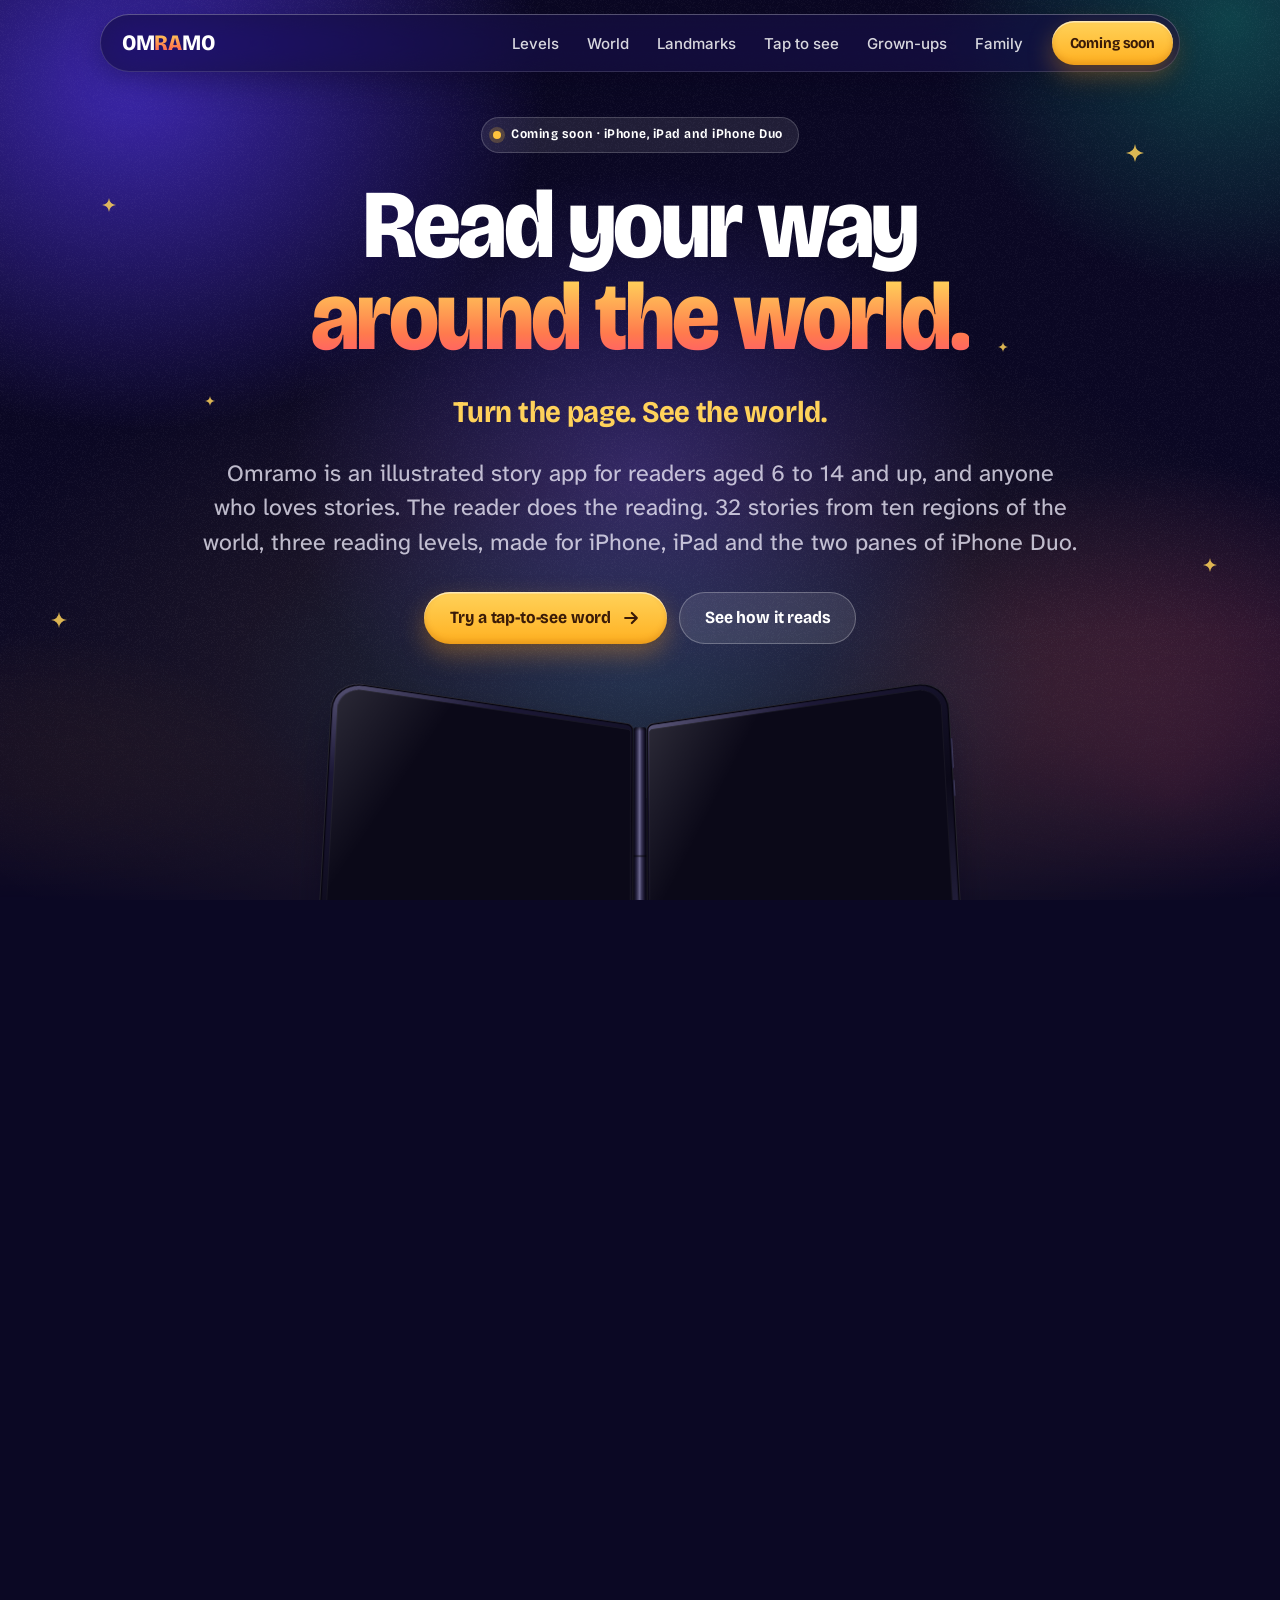
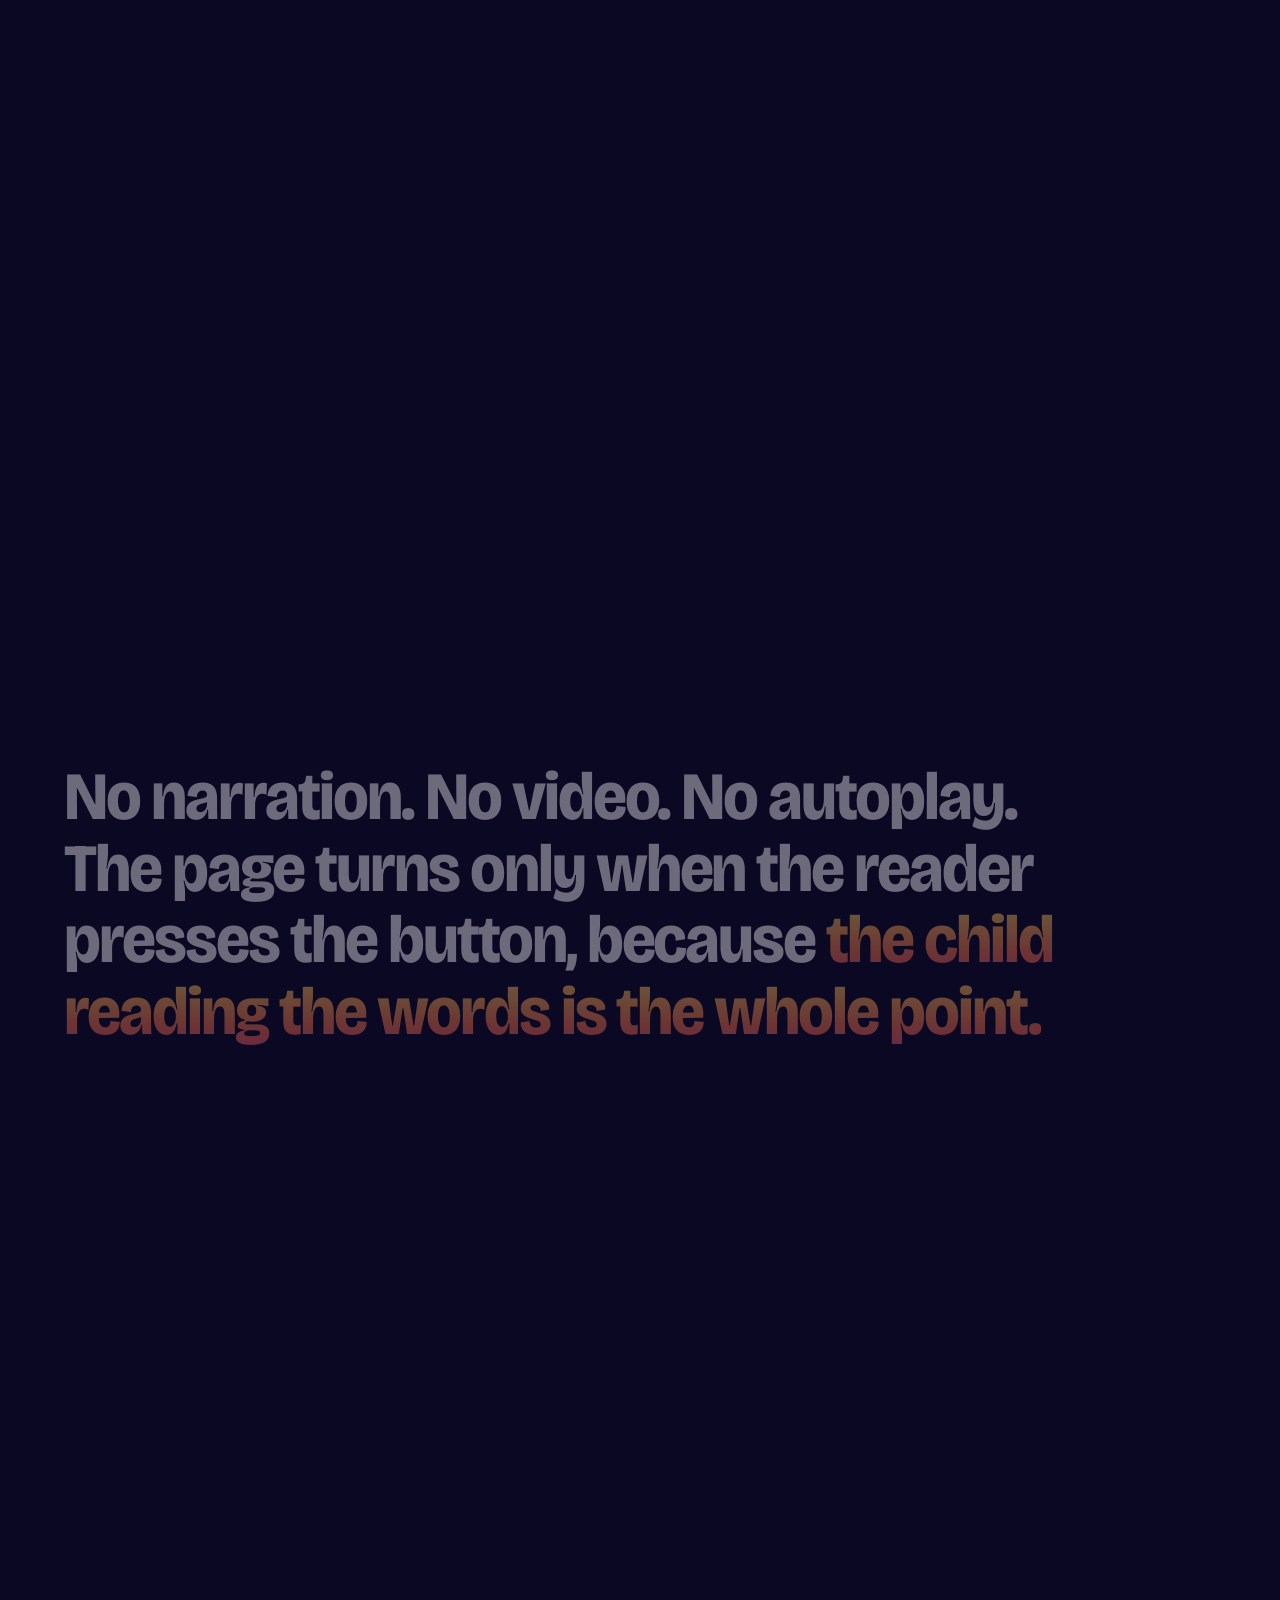
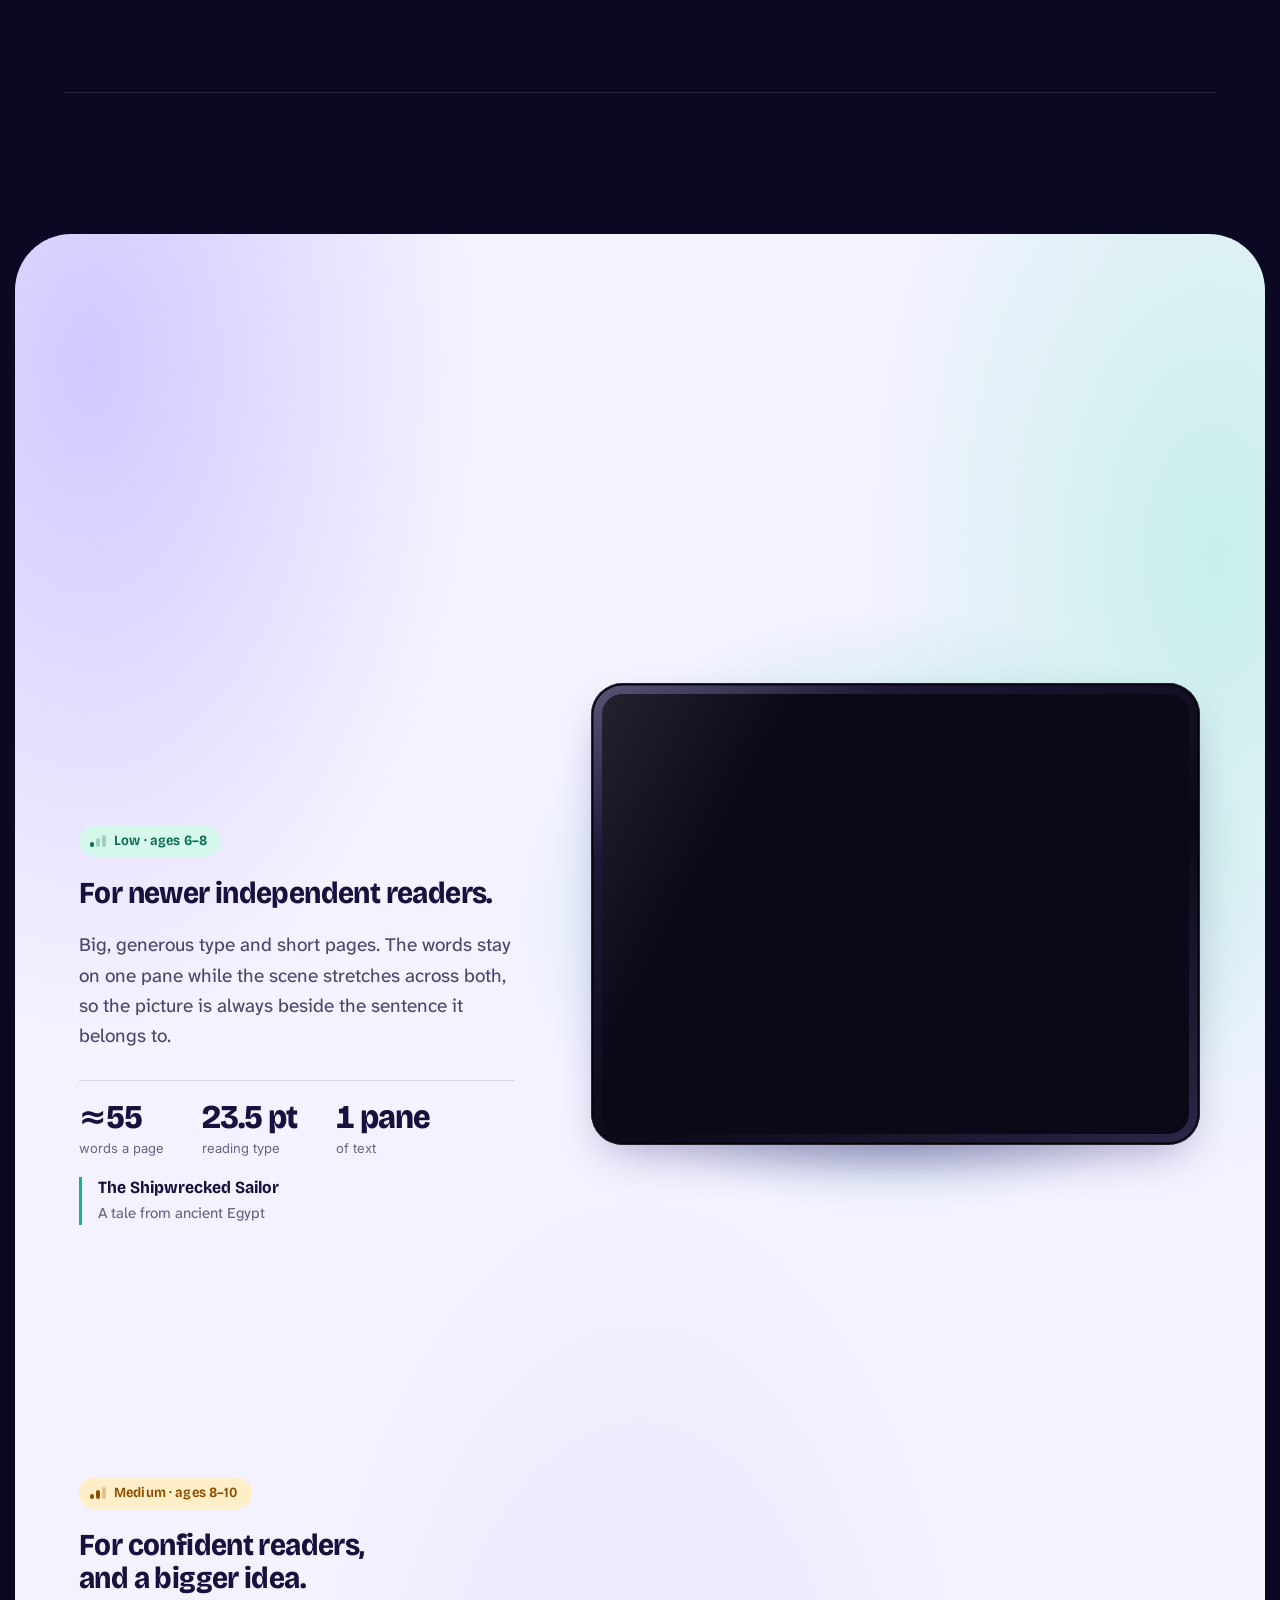
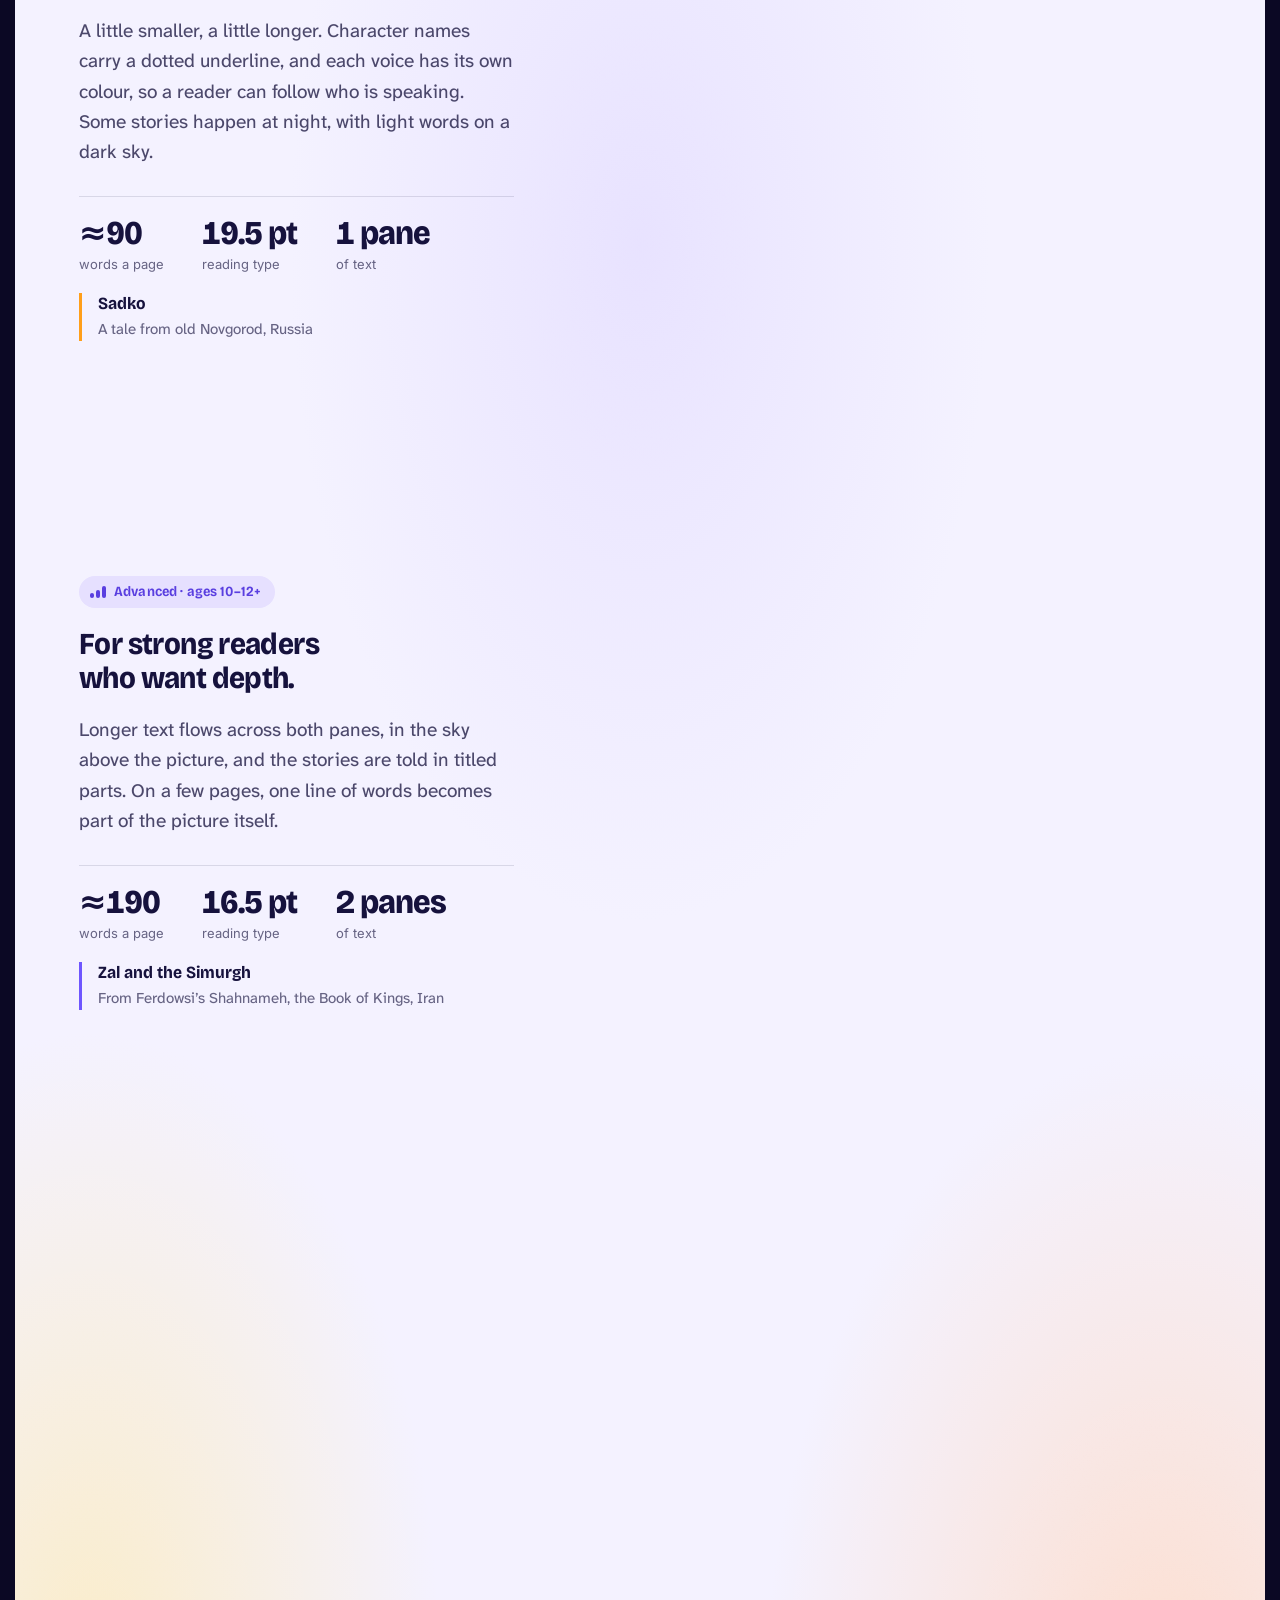
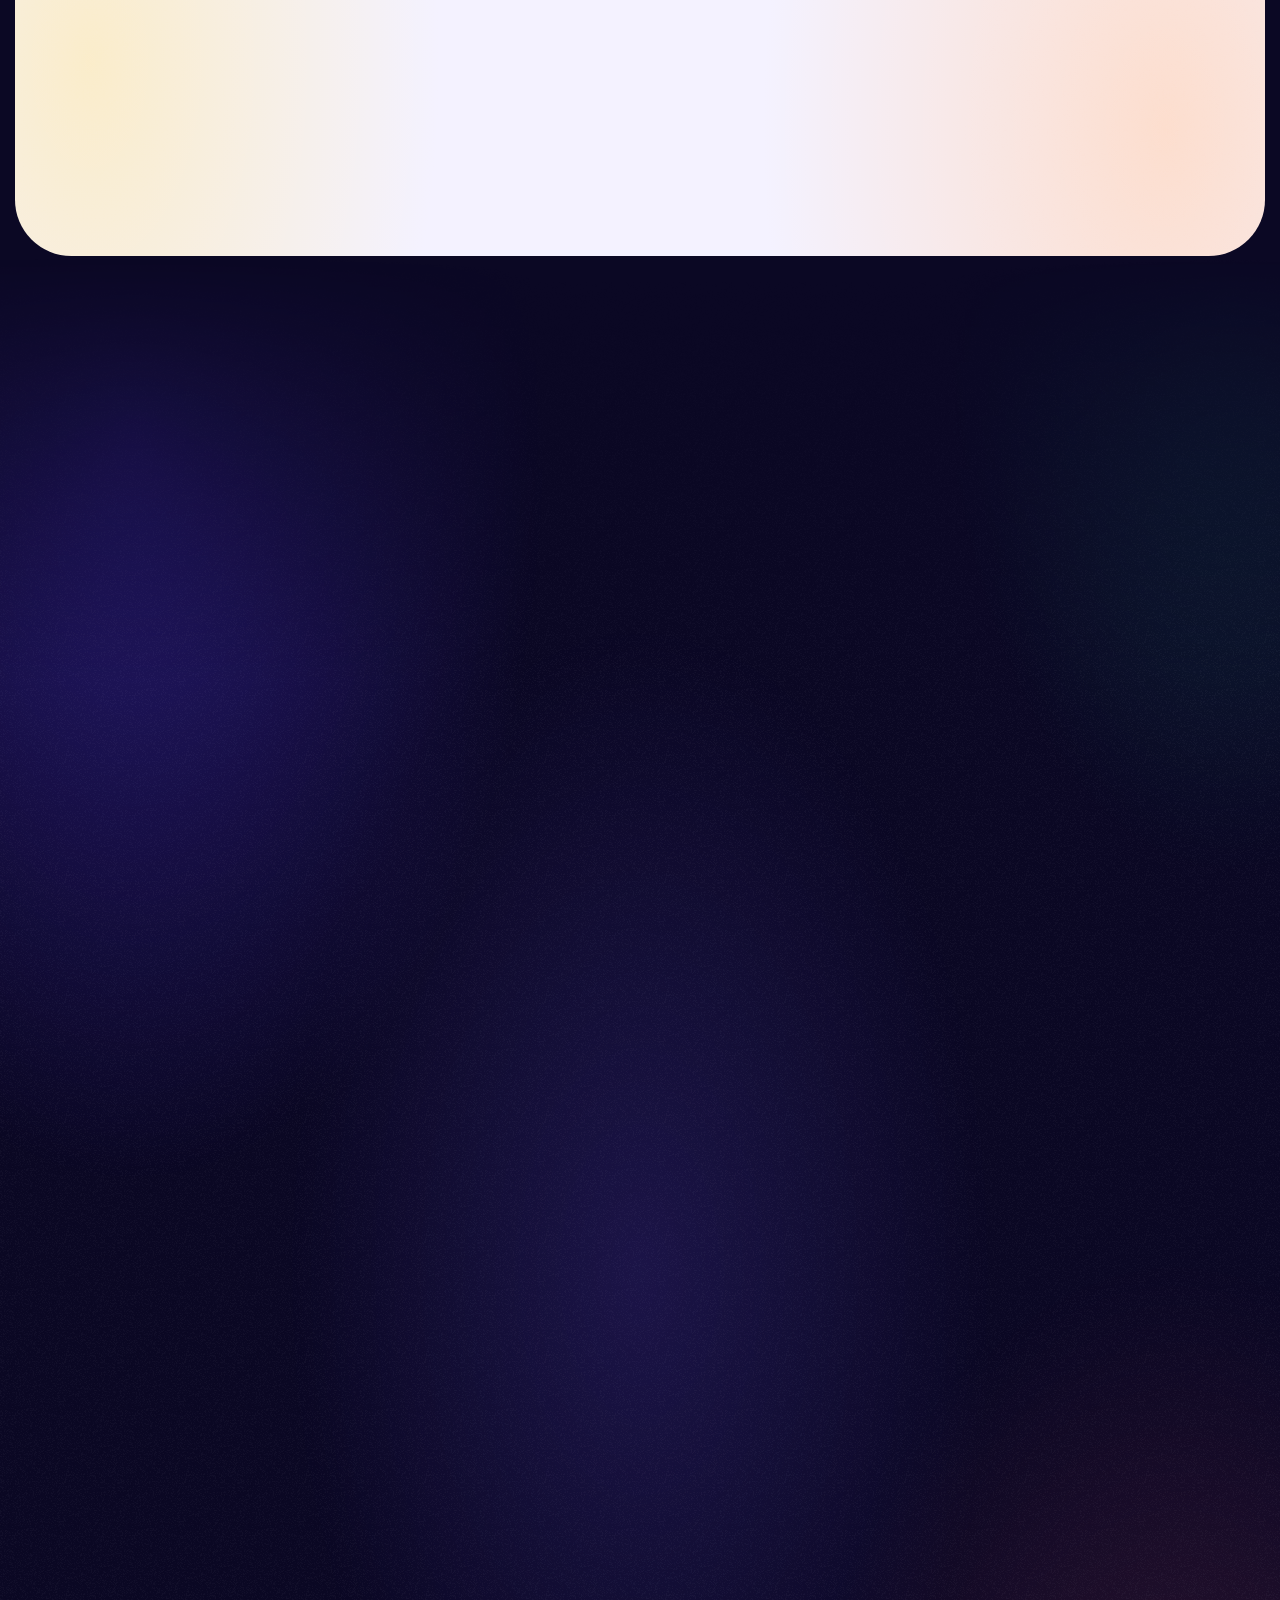
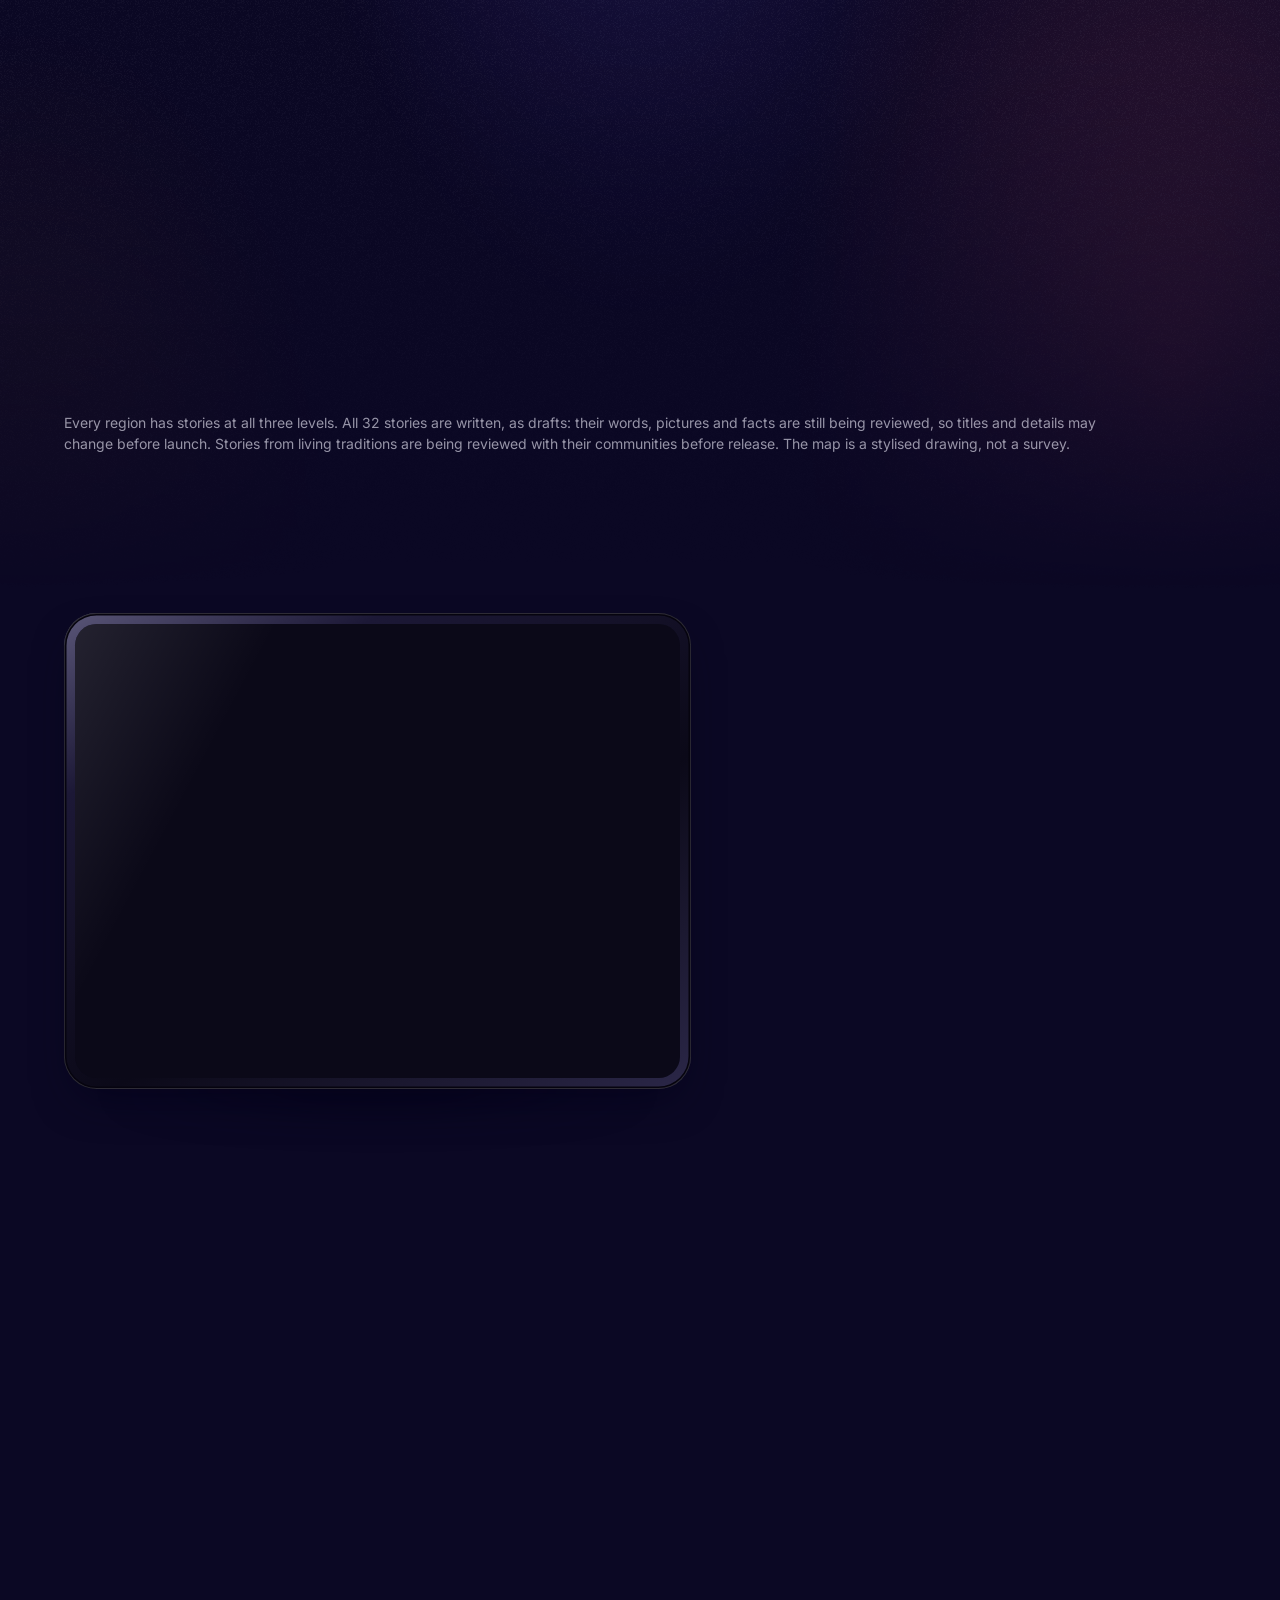
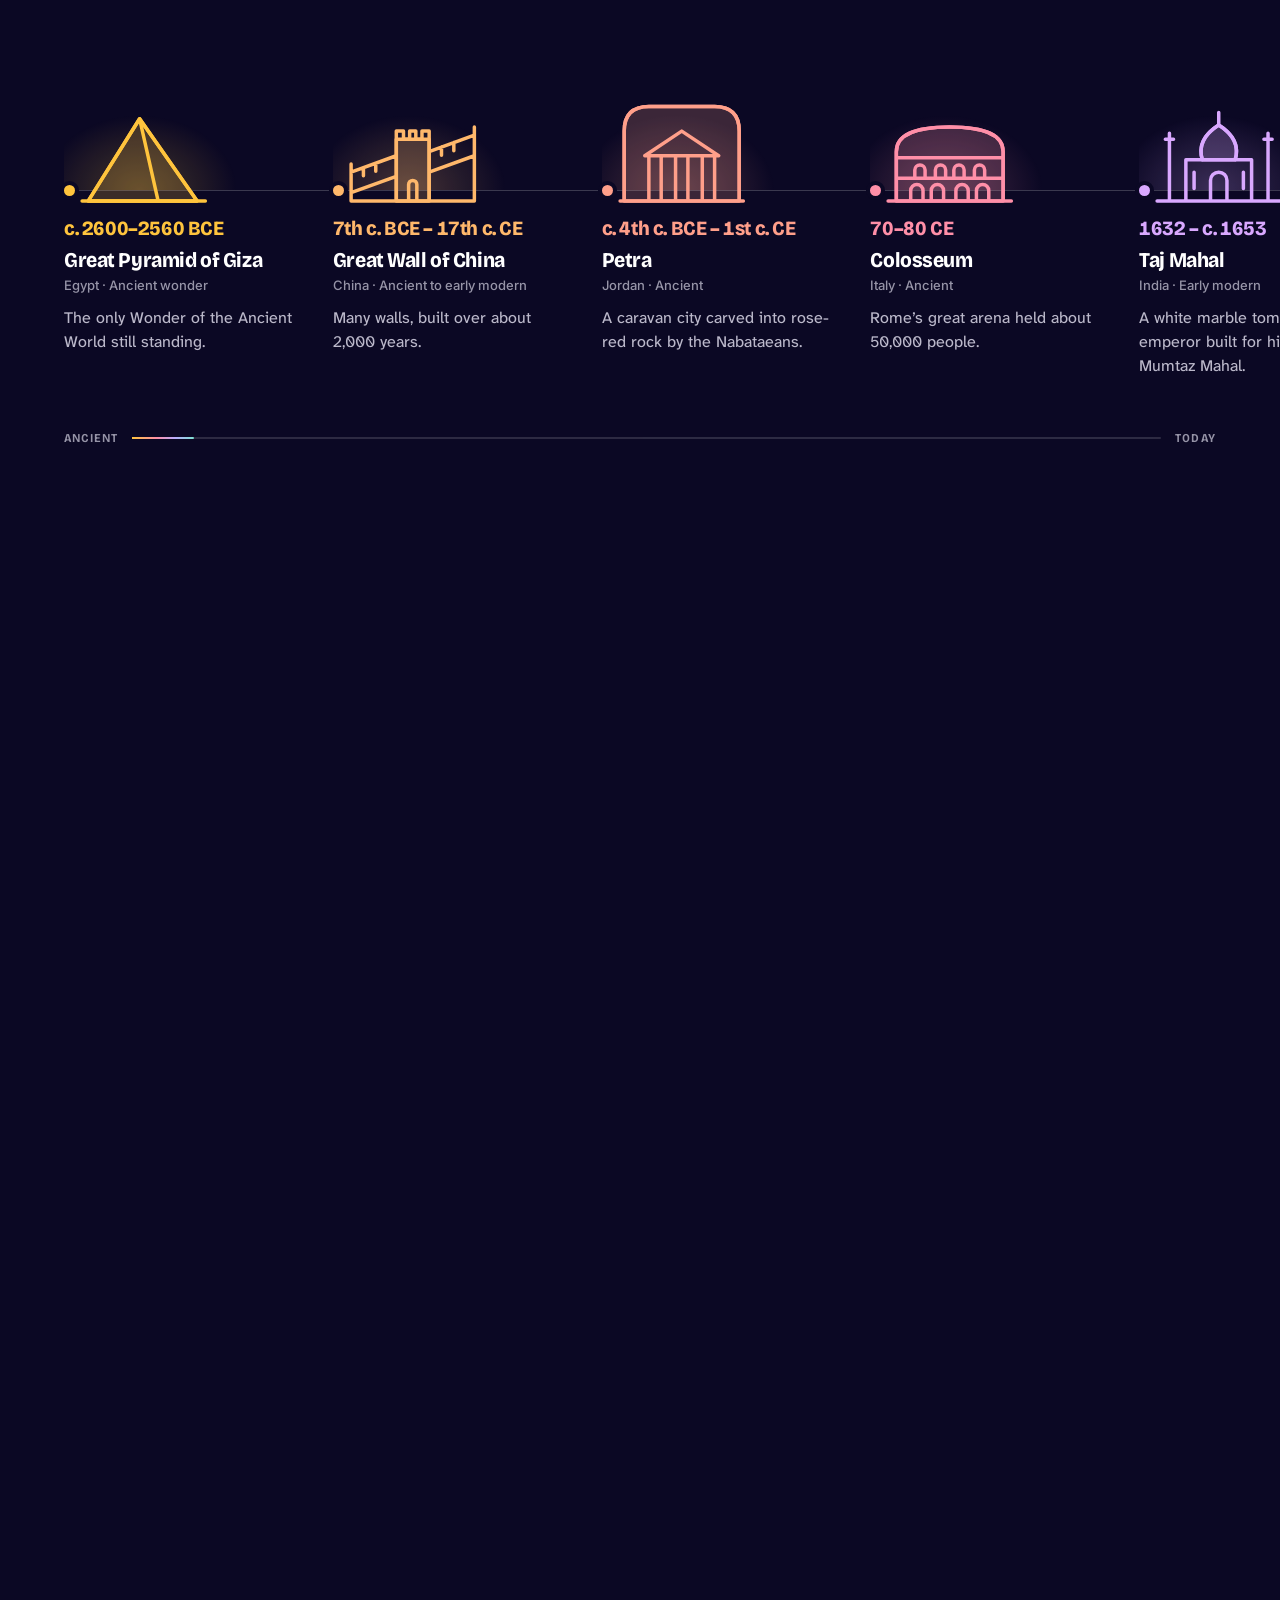
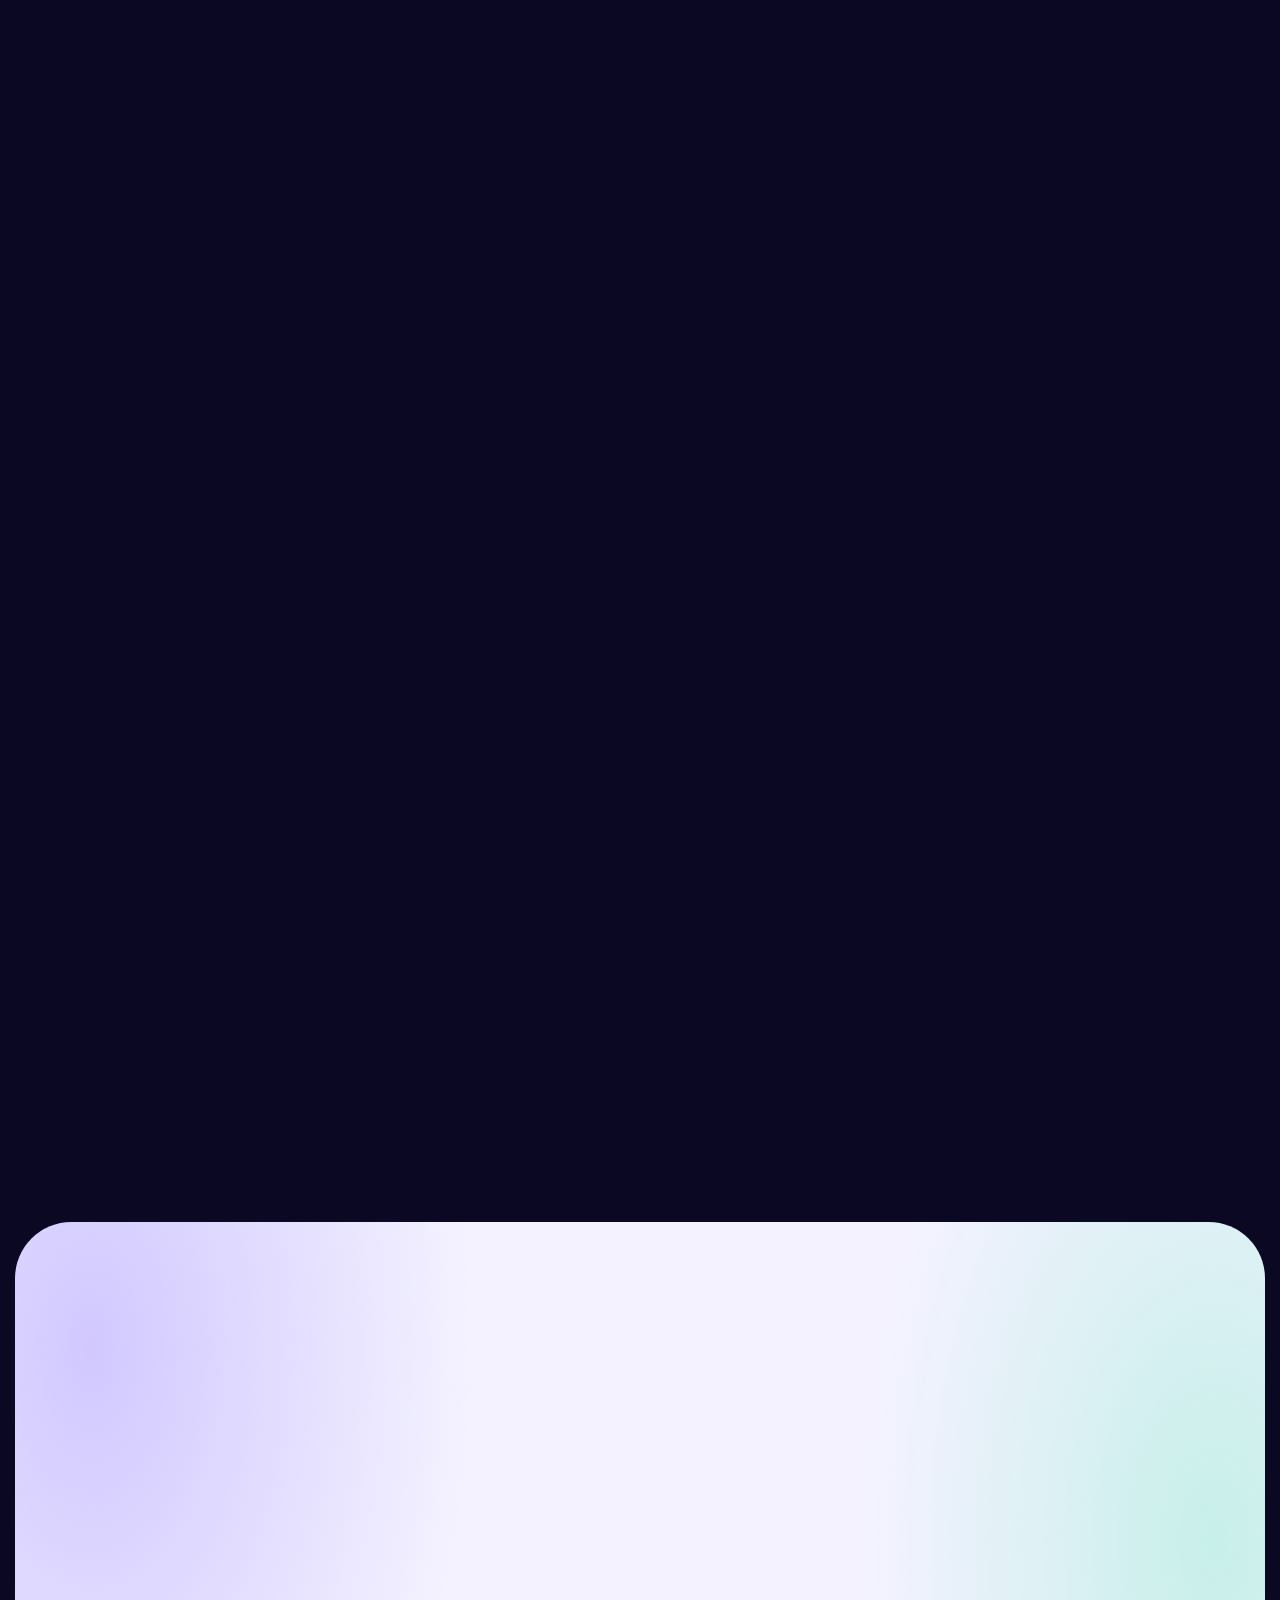
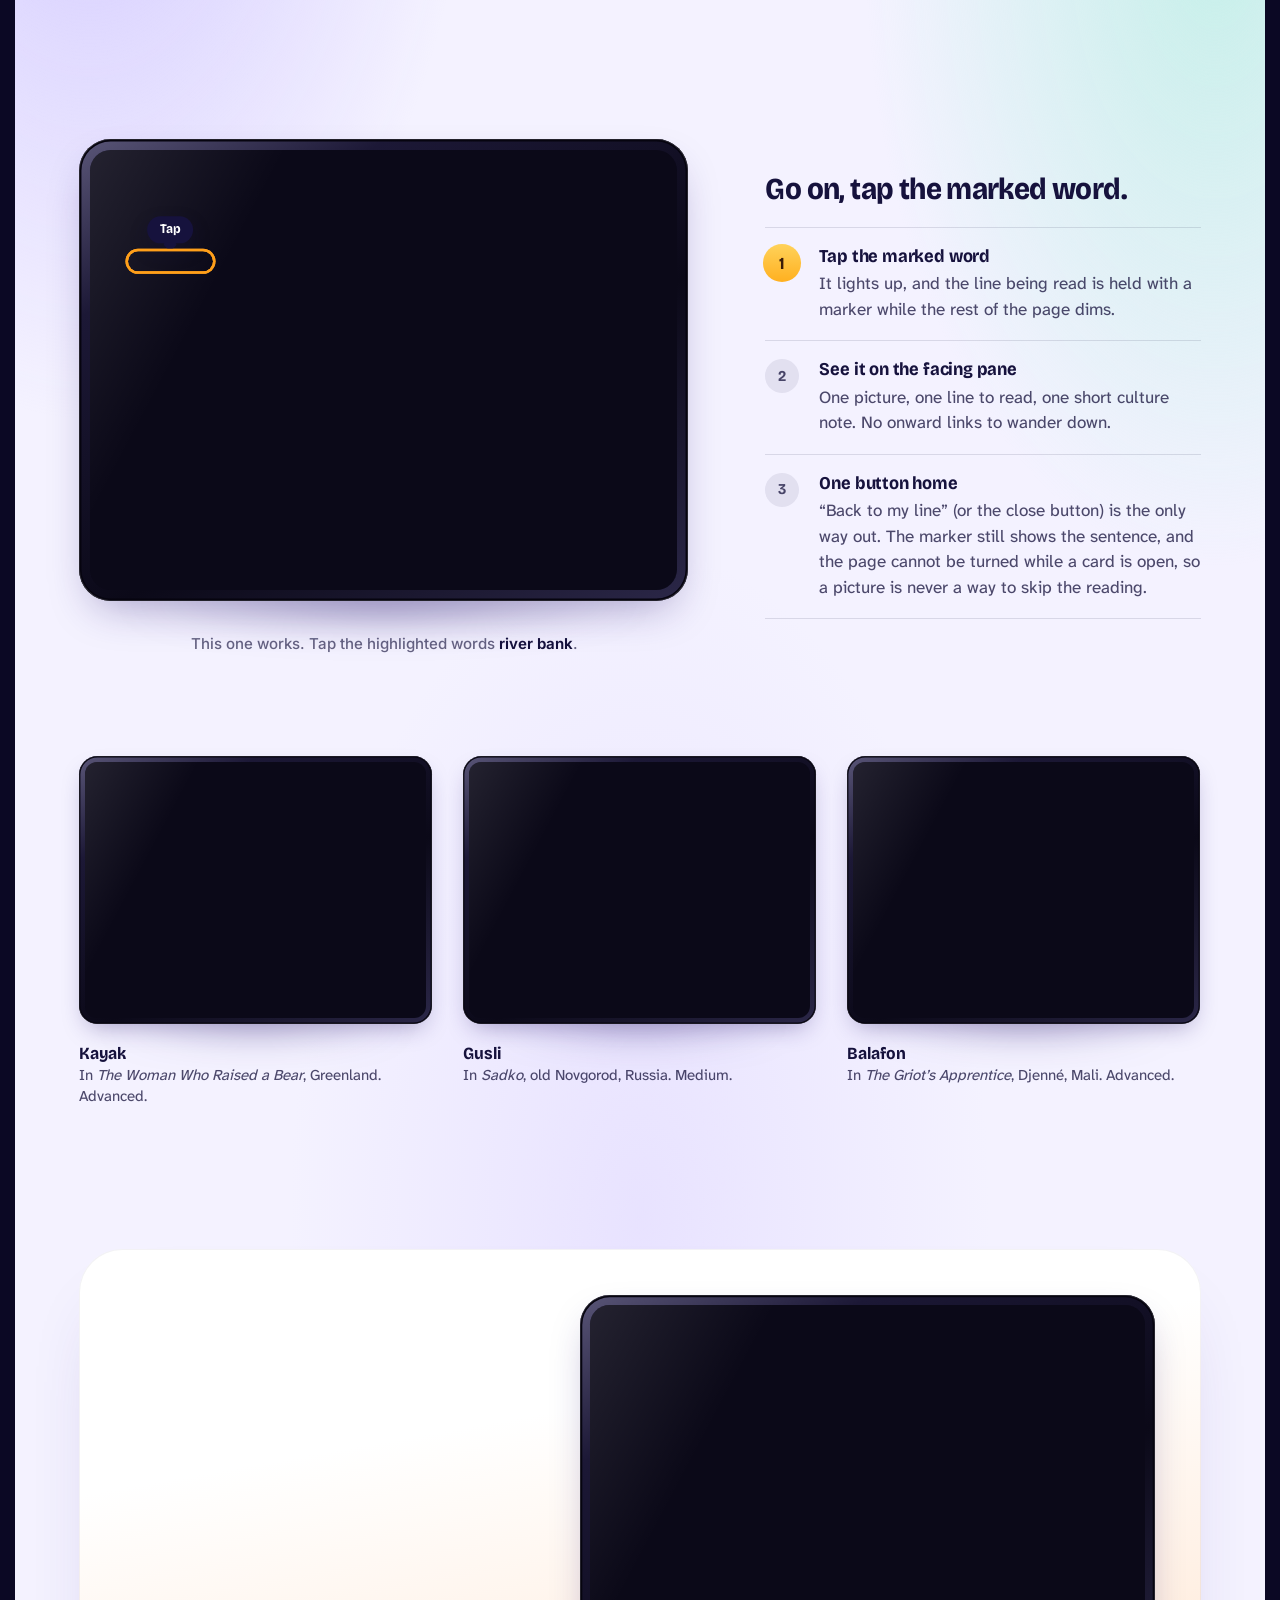
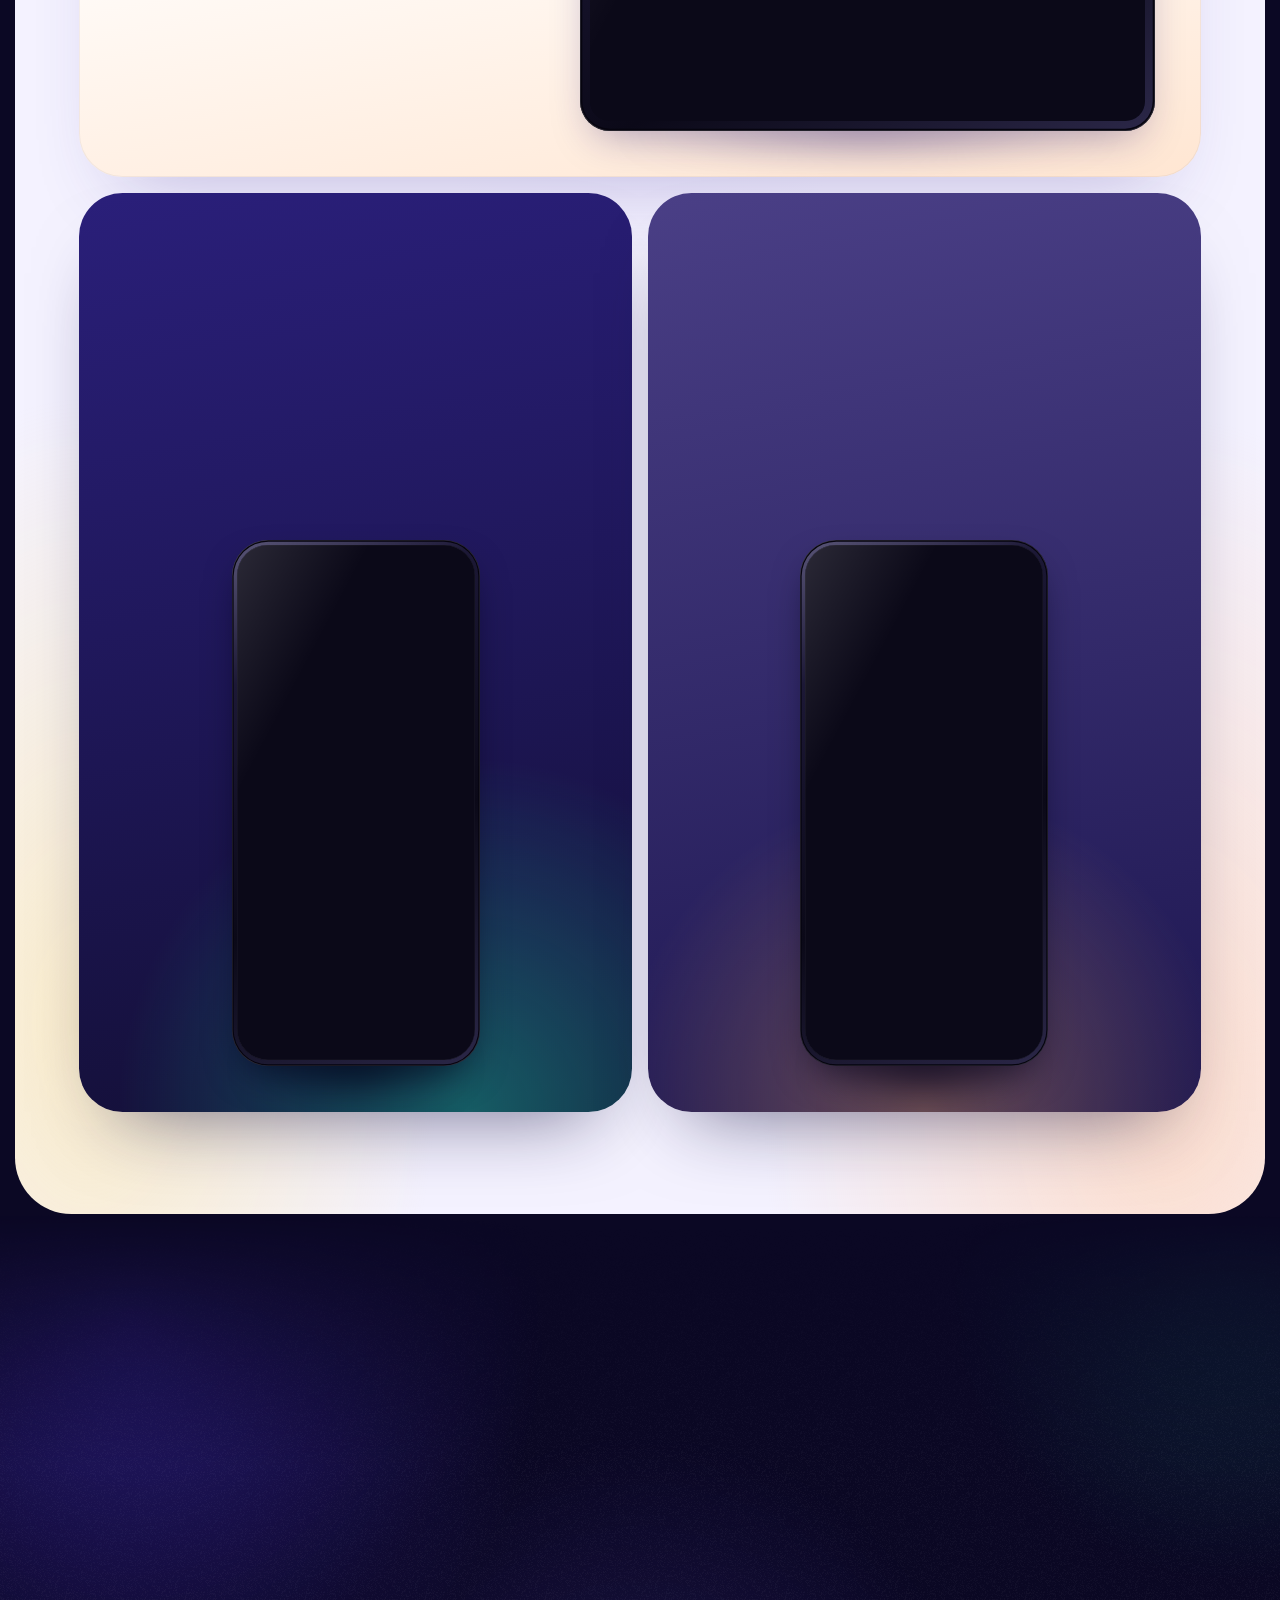
==== commit 0d27b85f: "Site sync with app round 5: new tagline, real icon, real app screenshots, 32 stories / 10 regions / " ====
--- a/index.html
+++ b/index.html
@@ -4,7 +4,7 @@
   <meta charset="utf-8">
   <meta name="viewport" content="width=device-width, initial-scale=1, viewport-fit=cover">
   <title>Omramo — Read your way around the world</title>
-  <meta name="description" content="Omramo is an illustrated story app for readers aged 6 to 14 and up, and anyone who loves stories. Tales from ten regions of the world at three reading levels, for iPhone, iPad and iPhone Duo. Coming soon.">
+  <meta name="description" content="Omramo: turn the page, see the world. An illustrated story app for readers aged 6 to 14 and up, and anyone who loves stories. 32 stories from ten regions of the world at three reading levels, for iPhone, iPad and iPhone Duo. Coming soon.">
   <!-- PRE-LAUNCH PREVIEW: remove this noindex tag at launch so search engines can index the site. -->
   <meta name="robots" content="noindex">
   <!-- Strict CSP: everything is self-hosted. The sha256 is the hash of the one inline boot script below;
@@ -17,12 +17,12 @@
   <meta property="og:type" content="website">
   <meta property="og:site_name" content="Omramo">
   <meta property="og:title" content="Omramo — Read your way around the world">
-  <meta property="og:description" content="Omramo is an illustrated story app for readers aged 6 to 14 and up, and anyone who loves stories. Tales from ten regions of the world at three reading levels, for iPhone, iPad and iPhone Duo. Coming soon.">
+  <meta property="og:description" content="Turn the page. See the world. An illustrated story app for readers aged 6 to 14 and up: 32 stories from ten regions of the world at three reading levels, for iPhone, iPad and iPhone Duo. Coming soon.">
   <meta property="og:url" content="https://omramo.com/">
   <meta property="og:image" content="https://omramo.com/assets/img/og.png">
   <meta property="og:image:width" content="1200">
   <meta property="og:image:height" content="630">
-  <meta property="og:image:alt" content="Omramo — read your way around the world. Two panes of an illustrated story beside the Omramo wordmark.">
+  <meta property="og:image:alt" content="The Omramo app icon and wordmark, “Read your way around the world” and “Turn the page. See the world.”, beside a real screen from the app: The Monkey and the Crocodile open across two panes.">
   <meta name="twitter:card" content="summary_large_image">
   <link rel="icon" href="/favicon.ico" sizes="32x32">
   <link rel="icon" type="image/png" sizes="192x192" href="/assets/img/icon-192.png">
@@ -74,23 +74,24 @@
         <div class="wrap hero__copy">
           <p class="pill"><i aria-hidden="true"></i>Coming soon · iPhone, iPad and iPhone Duo</p>
           <h1 id="hero-title">Read your way <span class="grad">around the world.</span></h1>
-          <p class="lede">Omramo is an illustrated story app for readers aged 6 to 14 and up, and anyone who loves stories. The reader does the reading. Ten regions of the world, three reading levels, made for iPhone, iPad and the two panes of iPhone Duo.</p>
+          <p class="hero__tagline">Turn the page. See the world.</p>
+          <p class="lede">Omramo is an illustrated story app for readers aged 6 to 14 and up, and anyone who loves stories. The reader does the reading. 32 stories from ten regions of the world, three reading levels, made for iPhone, iPad and the two panes of iPhone Duo.</p>
           <div class="hero__cta">
             <a class="btn btn--sun" href="#tap">Try a tap-to-see word <svg viewBox="0 0 24 24" fill="none" stroke="currentColor" stroke-width="2.6" stroke-linecap="round" stroke-linejoin="round" aria-hidden="true"><path d="M5 12h14M13 6l6 6-6 6"/></svg></a>
             <a class="btn btn--ghost" href="#levels">See how it reads</a>
           </div>
         </div>
         <figure class="hero__device">
-          <div class="duo duo--wide" data-duo data-hero-duo>
+          <div class="duo duo--wide duo--real" data-duo data-hero-duo>
             <div class="duo__body">
-              <div class="duo__half duo__half--l"><div class="duo__screen"><picture><source media="(max-width: 640px)" srcset="[data-uri]"><source type="image/webp" srcset="/assets/img/screens/03-read-low-l-360.webp 360w, /assets/img/screens/03-read-low-l-540.webp 540w, /assets/img/screens/03-read-low-l-800.webp 800w, /assets/img/screens/03-read-low-l-1080.webp 1080w" sizes="(min-width: 1180px) min(560px, calc(50vw - 270px)), 46vw"><img src="/assets/img/screens/03-read-low-l-540.jpg" width="1296" height="2160" alt="The Omramo reading screen on the left pane: large story text beginning “A monkey lived in a great tree on a river bank”, with the words “river bank” highlighted as a tap-to-see word." fetchpriority="high" decoding="async"></picture><i class="beacon beacon--1" aria-hidden="true">1</i><i class="beacon beacon--2" aria-hidden="true">2</i></div></div>
+              <div class="duo__half duo__half--l"><div class="duo__screen"><picture><source media="(max-width: 640px)" srcset="[data-uri]"><source type="image/avif" srcset="/assets/img/shots/duo-monkey-l-400.avif 400w, /assets/img/shots/duo-monkey-l-700.avif 700w, /assets/img/shots/duo-monkey-l-1000.avif 1000w, /assets/img/shots/duo-monkey-l-1400.avif 1400w" sizes="(min-width: 1180px) min(560px, calc(50vw - 300px)), 46vw"><source type="image/webp" srcset="/assets/img/shots/duo-monkey-l-400.webp 400w, /assets/img/shots/duo-monkey-l-700.webp 700w, /assets/img/shots/duo-monkey-l-1000.webp 1000w, /assets/img/shots/duo-monkey-l-1400.webp 1400w" sizes="(min-width: 1180px) min(560px, calc(50vw - 300px)), 46vw"><img src="/assets/img/shots/duo-monkey-l.png" width="1416" height="1320" alt="The left pane of The Monkey and the Crocodile on an unfolded iPhone: “High in a tree on a river bank lived a clever Monkey.” The words “river bank” are highlighted as a tap-to-see word and “Mother Crocodile” has a dotted underline. Chips at the bottom read Low and Ancient India." fetchpriority="high" decoding="async"></picture><i class="beacon beacon--1" aria-hidden="true">1</i><i class="beacon beacon--2" aria-hidden="true">2</i></div></div>
               <div class="duo__hinge" aria-hidden="true"></div>
-              <div class="duo__half duo__half--r"><div class="duo__screen"><picture><source media="(max-width: 640px)" srcset="[data-uri]"><source type="image/webp" srcset="/assets/img/screens/03-read-low-r-360.webp 360w, /assets/img/screens/03-read-low-r-540.webp 540w, /assets/img/screens/03-read-low-r-800.webp 800w, /assets/img/screens/03-read-low-r-1080.webp 1080w" sizes="(min-width: 1180px) min(560px, calc(50vw - 270px)), 46vw"><img src="/assets/img/screens/03-read-low-r-540.jpg" width="1296" height="2160" alt="The right pane continues the same river scene: a monkey sits on a banyan branch, a crocodile waits in the water, and a round page-turn button sits in the corner." fetchpriority="high" decoding="async"></picture><i class="beacon beacon--3" aria-hidden="true">3</i></div></div>
+              <div class="duo__half duo__half--r"><div class="duo__screen"><picture><source media="(max-width: 640px)" srcset="[data-uri]"><source type="image/avif" srcset="/assets/img/shots/duo-monkey-r-400.avif 400w, /assets/img/shots/duo-monkey-r-700.avif 700w, /assets/img/shots/duo-monkey-r-1000.avif 1000w, /assets/img/shots/duo-monkey-r-1400.avif 1400w" sizes="(min-width: 1180px) min(560px, calc(50vw - 300px)), 46vw"><source type="image/webp" srcset="/assets/img/shots/duo-monkey-r-400.webp 400w, /assets/img/shots/duo-monkey-r-700.webp 700w, /assets/img/shots/duo-monkey-r-1000.webp 1000w, /assets/img/shots/duo-monkey-r-1400.webp 1400w" sizes="(min-width: 1180px) min(560px, calc(50vw - 300px)), 46vw"><img src="/assets/img/shots/duo-monkey-r.png" width="1416" height="1320" alt="The right pane continues the same river scene: a monkey sits on a branch of a great tree, a crocodile waits in the water, a page indicator reads 1 / 14, and a round coral page-turn button sits in the corner." fetchpriority="high" decoding="async"></picture><i class="beacon beacon--3" aria-hidden="true">3</i></div></div>
             </div>
           </div>
           <div class="duo duo--phone" data-duo>
             <div class="duo__body">
-              <div class="duo__half"><div class="duo__screen"><picture><source media="(min-width: 641px)" srcset="[data-uri]"><source type="image/webp" srcset="/assets/img/screens/10-folded-f-360.webp 360w, /assets/img/screens/10-folded-f-540.webp 540w, /assets/img/screens/10-folded-f-800.webp 800w, /assets/img/screens/10-folded-f-1080.webp 1080w" sizes="296px"><img src="/assets/img/screens/10-folded-f-540.jpg" width="1296" height="2160" alt="The Omramo reading screen on a folded phone: a monkey rides on a crocodile’s back above large story text, with a page indicator reading 5 / 14." fetchpriority="high" decoding="async"></picture><i class="beacon beacon--1" aria-hidden="true">1</i><i class="beacon beacon--2" aria-hidden="true">2</i><i class="beacon beacon--3" aria-hidden="true">3</i></div></div>
+              <div class="duo__half"><div class="duo__screen"><picture><source media="(min-width: 641px)" srcset="[data-uri]"><source type="image/avif" srcset="/assets/img/shots/phone-monkey-320.avif 320w, /assets/img/shots/phone-monkey-480.avif 480w, /assets/img/shots/phone-monkey-720.avif 720w, /assets/img/shots/phone-monkey-960.avif 960w" sizes="244px"><source type="image/webp" srcset="/assets/img/shots/phone-monkey-320.webp 320w, /assets/img/shots/phone-monkey-480.webp 480w, /assets/img/shots/phone-monkey-720.webp 720w, /assets/img/shots/phone-monkey-960.webp 960w" sizes="244px"><img src="/assets/img/shots/phone-monkey.png" width="1320" height="2868" alt="The same page on an iPhone, or a folded Duo: the monkey on his branch above the water, then large story text, “High in a tree on a river bank lived a clever Monkey”, with “river bank” highlighted and “Mother Crocodile” underlined, and a round page-turn button." fetchpriority="high" decoding="async"></picture><i class="beacon beacon--1" aria-hidden="true">1</i><i class="beacon beacon--2" aria-hidden="true">2</i><i class="beacon beacon--3" aria-hidden="true">3</i></div></div>
             </div>
           </div>
           <figcaption>
@@ -106,8 +107,8 @@
       <div class="wrap hero__strip">
         <ul class="strip reveal">
           <li><b>Ages 6 to 14 and up</b><span>and anyone who loves stories</span></li>
-          <li><b>Ten world regions</b><span>in every reading level</span></li>
-          <li><b>Three reading levels</b><span>Low, Medium and Advanced</span></li>
+          <li><b>32 stories</b><span>from ten world regions, at every level</span></li>
+          <li><b>Three reading levels</b><span>Low 6–8, Medium 8–10, Advanced 10–12+</span></li>
           <li><b>Nothing collected</b><span>no ads, no accounts, no tracking</span></li>
         </ul>
       </div>
@@ -148,62 +149,50 @@
         <header class="section__head section__head--center">
           <p class="eyebrow reveal">Three reading levels</p>
           <h2 class="reveal d1" id="levels-title">Three levels. One library.</h2>
-          <p class="lede reveal d2">Every story is written for one level, chosen for its message. One subscription covers all three, and a child can read at any level, at any time.</p>
+          <p class="lede reveal d2">Every story is written for one level, chosen for its message: 11 Low, 11 Medium and 10 Advanced. The levels are a guide, not a gate. A child can read at any level, at any time.</p>
         </header>
 
         <div class="tiers" data-tiers role="group" aria-label="The three reading levels">
           <div class="tier tier--low" data-tier>
             <div class="tier__copy">
-              <span class="tierpill tierpill--low"><span class="glyph glyph--1" aria-hidden="true"><i></i><i></i><i></i></span> Low</span>
+              <span class="tierpill tierpill--low"><span class="glyph glyph--1" aria-hidden="true"><i></i><i></i><i></i></span> Low · ages 6–8</span>
               <h3>For newer independent readers.</h3>
               <p>Big, generous type and short pages. The words stay on one pane while the scene stretches across both, so the picture is always beside the sentence it belongs to.</p>
               <dl class="specs"><div><dd>≈55</dd><dt>words a page</dt></div><div><dd>23.5 pt</dd><dt>reading type</dt></div><div><dd>1 pane</dd><dt>of text</dt></div></dl>
-              <p class="story story--low"><b>The Monkey and the Crocodile</b><span>A Jataka tale from ancient India</span></p>
+              <p class="story story--low"><b>The Shipwrecked Sailor</b><span>A tale from ancient Egypt</span></p>
             </div>
             <figure class="tier__fig">
-              <div class="duo" data-m="l" >
-            <div class="duo__body">
-              <div class="duo__half duo__half--l"><div class="duo__screen"><picture><source type="image/webp" srcset="/assets/img/screens/03-read-low-l-360.webp 360w, /assets/img/screens/03-read-low-l-540.webp 540w, /assets/img/screens/03-read-low-l-800.webp 800w, /assets/img/screens/03-read-low-l-1080.webp 1080w" sizes="(max-width: 640px) 300px, (max-width: 959px) 43vw, 340px"><img src="/assets/img/screens/03-read-low-l-540.jpg" width="1296" height="2160" alt="Low level reading page with large text: “A monkey lived in a great tree on a river bank.”" loading="lazy" decoding="async"></picture></div></div>
-              <div class="duo__hinge" aria-hidden="true"></div>
-              <div class="duo__half duo__half--r"><div class="duo__screen"><picture><source type="image/webp" srcset="/assets/img/screens/03-read-low-r-360.webp 360w, /assets/img/screens/03-read-low-r-540.webp 540w, /assets/img/screens/03-read-low-r-800.webp 800w, /assets/img/screens/03-read-low-r-1080.webp 1080w" sizes="(max-width: 640px) 300px, (max-width: 959px) 43vw, 340px"><img src="/assets/img/screens/03-read-low-r-540.jpg" width="1296" height="2160" alt="The facing pane: a monkey on a banyan branch above a river, with a crocodile in the water below." loading="lazy" decoding="async"></picture></div></div>
-            </div>
-          </div>
+              <div class="pad">
+                <div class="pad__body"><div class="pad__screen"><picture><source type="image/avif" srcset="/assets/img/shots/pad-sailor-480.avif 480w, /assets/img/shots/pad-sailor-800.avif 800w, /assets/img/shots/pad-sailor-1200.avif 1200w, /assets/img/shots/pad-sailor-1600.avif 1600w" sizes="(max-width: 759px) 310px, (max-width: 959px) 88vw, min(700px, 54vw)"><source type="image/webp" srcset="/assets/img/shots/pad-sailor-480.webp 480w, /assets/img/shots/pad-sailor-800.webp 800w, /assets/img/shots/pad-sailor-1200.webp 1200w, /assets/img/shots/pad-sailor-1600.webp 1600w" sizes="(max-width: 759px) 310px, (max-width: 959px) 88vw, min(700px, 54vw)"><img src="/assets/img/shots/pad-sailor.png" width="2752" height="2064" alt="A Low level page of The Shipwrecked Sailor on iPad: large text, “Long ago in Egypt, a Sailor set out across the Red Sea”, with “Red Sea” highlighted, the Captain’s words in green beside a small face, and an Egyptian ship with a square sail on a bright sea." loading="lazy" decoding="async"></picture></div></div>
+              </div>
             </figure>
           </div>
           <div class="tier tier--med" data-tier>
             <div class="tier__copy">
-              <span class="tierpill tierpill--med"><span class="glyph glyph--2" aria-hidden="true"><i></i><i></i><i></i></span> Medium</span>
+              <span class="tierpill tierpill--med"><span class="glyph glyph--2" aria-hidden="true"><i></i><i></i><i></i></span> Medium · ages 8–10</span>
               <h3>For confident readers, and a bigger idea.</h3>
-              <p>A little smaller, a little longer. Character names carry a dotted underline, and each voice has its own colour, so a reader can follow who is speaking.</p>
+              <p>A little smaller, a little longer. Character names carry a dotted underline, and each voice has its own colour, so a reader can follow who is speaking. Some stories happen at night, with light words on a dark sky.</p>
               <dl class="specs"><div><dd>≈90</dd><dt>words a page</dt></div><div><dd>19.5 pt</dd><dt>reading type</dt></div><div><dd>1 pane</dd><dt>of text</dt></div></dl>
-              <p class="story story--med"><b>How Wisdom Became the Property of the Human Race</b><span>An Anansi story from the Akan people of Ghana</span></p>
+              <p class="story story--med"><b>Sadko</b><span>A tale from old Novgorod, Russia</span></p>
             </div>
             <figure class="tier__fig">
-              <div class="duo" data-m="l" >
-            <div class="duo__body">
-              <div class="duo__half duo__half--l"><div class="duo__screen"><picture><source type="image/webp" srcset="/assets/img/screens/04-read-medium-l-360.webp 360w, /assets/img/screens/04-read-medium-l-540.webp 540w, /assets/img/screens/04-read-medium-l-800.webp 800w, /assets/img/screens/04-read-medium-l-1080.webp 1080w" sizes="(max-width: 640px) 300px, (max-width: 959px) 43vw, 340px"><img src="/assets/img/screens/04-read-medium-l-540.jpg" width="1296" height="2160" alt="Medium level reading page set in a twilight forest, with light text beginning “Now, Father Anansi had a son, whose name was Kweku Tsin.”" loading="lazy" decoding="async"></picture></div></div>
-              <div class="duo__hinge" aria-hidden="true"></div>
-              <div class="duo__half duo__half--r"><div class="duo__screen"><picture><source type="image/webp" srcset="/assets/img/screens/04-read-medium-r-360.webp 360w, /assets/img/screens/04-read-medium-r-540.webp 540w, /assets/img/screens/04-read-medium-r-800.webp 800w, /assets/img/screens/04-read-medium-r-1080.webp 1080w" sizes="(max-width: 640px) 300px, (max-width: 959px) 43vw, 340px"><img src="/assets/img/screens/04-read-medium-r-540.jpg" width="1296" height="2160" alt="The facing pane: Father Anansi climbs a tall tree under a full moon, carrying a glowing pot." loading="lazy" decoding="async"></picture></div></div>
-            </div>
-          </div>
+              <div class="pad">
+                <div class="pad__body"><div class="pad__screen"><picture><source type="image/avif" srcset="/assets/img/shots/pad-sadko-480.avif 480w, /assets/img/shots/pad-sadko-800.avif 800w, /assets/img/shots/pad-sadko-1200.avif 1200w, /assets/img/shots/pad-sadko-1600.avif 1600w" sizes="(max-width: 759px) 310px, (max-width: 959px) 88vw, min(700px, 54vw)"><source type="image/webp" srcset="/assets/img/shots/pad-sadko-480.webp 480w, /assets/img/shots/pad-sadko-800.webp 800w, /assets/img/shots/pad-sadko-1200.webp 1200w, /assets/img/shots/pad-sadko-1600.webp 1600w" sizes="(max-width: 759px) 310px, (max-width: 959px) 88vw, min(700px, 54vw)"><img src="/assets/img/shots/pad-sadko.png" width="2752" height="2064" alt="A Medium level page of Sadko on iPad, at night: light text, “Long ago, the city of Novgorod stood rich and busy beside a river”, with “white cathedral” highlighted and “Sadko” underlined, beside wooden houses, a white cathedral with golden domes and Sadko holding his gusli." loading="lazy" decoding="async"></picture></div></div>
+              </div>
             </figure>
           </div>
           <div class="tier tier--adv" data-tier>
             <div class="tier__copy">
-              <span class="tierpill tierpill--adv"><span class="glyph glyph--3" aria-hidden="true"><i></i><i></i><i></i></span> Advanced</span>
+              <span class="tierpill tierpill--adv"><span class="glyph glyph--3" aria-hidden="true"><i></i><i></i><i></i></span> Advanced · ages 10–12+</span>
               <h3>For strong readers who want depth.</h3>
-              <p>Longer text flows across both panes and around the picture. In one place on a page, the words themselves become art, like a name called across the waves.</p>
+              <p>Longer text flows across both panes, in the sky above the picture, and the stories are told in titled parts. On a few pages, one line of words becomes part of the picture itself.</p>
               <dl class="specs"><div><dd>≈190</dd><dt>words a page</dt></div><div><dd>16.5 pt</dd><dt>reading type</dt></div><div><dd>2 panes</dd><dt>of text</dt></div></dl>
-              <p class="story story--adv"><b>The Story of Urashima Taro</b><span>A tale from Japan</span></p>
+              <p class="story story--adv"><b>Zal and the Simurgh</b><span>From Ferdowsi’s Shahnameh, the Book of Kings, Iran</span></p>
             </div>
             <figure class="tier__fig">
-              <div class="duo" data-m="r" >
-            <div class="duo__body">
-              <div class="duo__half duo__half--l"><div class="duo__screen"><picture><source type="image/webp" srcset="/assets/img/screens/05-read-advanced-l-360.webp 360w, /assets/img/screens/05-read-advanced-l-540.webp 540w, /assets/img/screens/05-read-advanced-l-800.webp 800w, /assets/img/screens/05-read-advanced-l-1080.webp 1080w" sizes="(max-width: 640px) 300px, (max-width: 959px) 43vw, 340px"><img src="/assets/img/screens/05-read-advanced-l-540.jpg" width="1296" height="2160" alt="Advanced level reading page with denser text from The Story of Urashima Taro over a pale sea haze." loading="lazy" decoding="async"></picture></div></div>
-              <div class="duo__hinge" aria-hidden="true"></div>
-              <div class="duo__half duo__half--r"><div class="duo__screen"><picture><source type="image/webp" srcset="/assets/img/screens/05-read-advanced-r-360.webp 360w, /assets/img/screens/05-read-advanced-r-540.webp 540w, /assets/img/screens/05-read-advanced-r-800.webp 800w, /assets/img/screens/05-read-advanced-r-1080.webp 1080w" sizes="(max-width: 640px) 300px, (max-width: 959px) 43vw, 340px"><img src="/assets/img/screens/05-read-advanced-r-540.jpg" width="1296" height="2160" alt="The story continues on the second pane: the call “Urashima, Urashima!” curves along a wave above a fisherman in his boat and a tortoise in the sea." loading="lazy" decoding="async"></picture></div></div>
-            </div>
-          </div>
+              <div class="pad">
+                <div class="pad__body"><div class="pad__screen"><picture><source type="image/avif" srcset="/assets/img/shots/pad-zal-480.avif 480w, /assets/img/shots/pad-zal-800.avif 800w, /assets/img/shots/pad-zal-1200.avif 1200w, /assets/img/shots/pad-zal-1600.avif 1600w" sizes="(max-width: 759px) 310px, (max-width: 959px) 88vw, min(700px, 54vw)"><source type="image/webp" srcset="/assets/img/shots/pad-zal-480.webp 480w, /assets/img/shots/pad-zal-800.webp 800w, /assets/img/shots/pad-zal-1200.webp 1200w, /assets/img/shots/pad-zal-1600.webp 1600w" sizes="(max-width: 759px) 310px, (max-width: 959px) 88vw, min(700px, 54vw)"><img src="/assets/img/shots/pad-zal.png" width="2752" height="2064" alt="An Advanced level page of Zal and the Simurgh on iPad: two columns of smaller text across both panes, beginning “This tale comes from the Book of Kings”, above a Persian garden at sunrise with cypress trees, a long pool and three figures by a tiled pavilion." loading="lazy" decoding="async"></picture></div></div>
+              </div>
             </figure>
           </div>
         </div>
@@ -235,7 +224,7 @@
           <header class="section__head">
             <p class="eyebrow reveal">Where the stories come from</p>
             <h2 class="reveal d1" id="world-title">Ten regions of the world, at every level.</h2>
-            <p class="lede reveal d2">A region is only a shelf label. Every story names a real people and a real place.</p>
+            <p class="lede reveal d2">32 stories: our own retellings of 29 old tales, and three new stories of our own. A region is only a shelf label. Every story names a real people and a real place.</p>
           </header>
           <dl class="carries reveal d2">
             <div>
@@ -264,7 +253,7 @@
               <span class="pin pin--2" data-pin="2" aria-hidden="true">2<b class="pin__label pin__label--l">Egyptian</b></span>
               <span class="pin pin--3" data-pin="3" aria-hidden="true">3<b class="pin__label pin__label--r">Japanese</b></span>
               <span class="pin pin--4" data-pin="4" aria-hidden="true">4<b class="pin__label pin__label--t">Chinese</b></span>
-              <span class="pin pin--5" data-pin="5" aria-hidden="true">5<b class="pin__label pin__label--b">Native American</b></span>
+              <span class="pin pin--5" data-pin="5" aria-hidden="true">5<b class="pin__label pin__label--b">Native American / First Nations</b></span>
               <span class="pin pin--6" data-pin="6" aria-hidden="true">6<b class="pin__label pin__label--r">Arctic</b></span>
               <span class="pin pin--7" data-pin="7" aria-hidden="true">7<b class="pin__label pin__label--t">Russian</b></span>
               <span class="pin pin--8" data-pin="8" aria-hidden="true">8<b class="pin__label pin__label--l">European</b></span>
@@ -273,19 +262,20 @@
             </div>
           </div>
           <ol class="regions" aria-label="The ten story regions">
-            <li class="region region--1" data-region="1"><span class="region__n" aria-hidden="true">1</span><h3>Indian</h3><p>India. Home of <cite>The Monkey and the Crocodile</cite>, a Jataka tale.</p></li>
-            <li class="region region--2" data-region="2"><span class="region__n" aria-hidden="true">2</span><h3>Egyptian</h3><p>Tales from ancient Egypt.</p></li>
-            <li class="region region--3" data-region="3"><span class="region__n" aria-hidden="true">3</span><h3>Japanese</h3><p>Japan. Home of <cite>The Story of Urashima Taro</cite>.</p></li>
-            <li class="region region--4" data-region="4"><span class="region__n" aria-hidden="true">4</span><h3>Chinese</h3><p>Tales and a ballad from China.</p></li>
-            <li class="region region--5" data-region="5"><span class="region__n" aria-hidden="true">5</span><h3>Native American</h3><p>First Nations too. Each story names its nation, such as Cherokee or Dakota.</p></li>
-            <li class="region region--6" data-region="6"><span class="region__n" aria-hidden="true">6</span><h3>Arctic</h3><p>Inuit and Yup’ik homelands, from Alaska to Greenland.</p></li>
-            <li class="region region--7" data-region="7"><span class="region__n" aria-hidden="true">7</span><h3>Russian</h3><p>Folk tales and legends from Russia.</p></li>
-            <li class="region region--8" data-region="8"><span class="region__n" aria-hidden="true">8</span><h3>European</h3><p>German, Greek and Roman tales.</p></li>
-            <li class="region region--9" data-region="9"><span class="region__n" aria-hidden="true">9</span><h3>African</h3><p>Peoples named one by one, such as the Akan of Ghana, home of an Anansi story.</p></li>
-            <li class="region region--10" data-region="10"><span class="region__n" aria-hidden="true">10</span><h3>Persian / Arabian</h3><p>Persian and Arabic tales.</p></li>
+            <li class="region region--1" data-region="1"><span class="region__n" aria-hidden="true">1</span><h3>Indian</h3><p>Ancient India, the Punjab, and the Mahabharata.</p><ul class="region__stories" aria-label="Indian stories"><li><span class="glyph glyph--1" aria-hidden="true"><i></i><i></i><i></i></span><span><span class="vh">Low: </span>The Monkey and the Crocodile</span></li><li><span class="glyph glyph--2" aria-hidden="true"><i></i><i></i><i></i></span><span><span class="vh">Medium: </span>The Tiger, the Brahman and the Jackal</span></li><li><span class="glyph glyph--3" aria-hidden="true"><i></i><i></i><i></i></span><span><span class="vh">Advanced: </span>Savitri and Satyavan</span></li></ul></li>
+            <li class="region region--2" data-region="2"><span class="region__n" aria-hidden="true">2</span><h3>Egyptian</h3><p>Ancient Egypt, from the Red Sea to Giza.</p><ul class="region__stories" aria-label="Egyptian stories"><li><span class="glyph glyph--1" aria-hidden="true"><i></i><i></i><i></i></span><span><span class="vh">Low: </span>The Shipwrecked Sailor</span></li><li><span class="glyph glyph--2" aria-hidden="true"><i></i><i></i><i></i></span><span><span class="vh">Medium: </span>King Khufu and the Magician</span></li><li><span class="glyph glyph--3" aria-hidden="true"><i></i><i></i><i></i></span><span><span class="vh">Advanced: </span>The Eloquent Peasant</span></li></ul></li>
+            <li class="region region--3" data-region="3"><span class="region__n" aria-hidden="true">3</span><h3>Japanese</h3><p>Japan, from the bamboo groves to the sea.</p><ul class="region__stories" aria-label="Japanese stories"><li><span class="glyph glyph--1" aria-hidden="true"><i></i><i></i><i></i></span><span><span class="vh">Low: </span>The Tongue-Cut Sparrow</span></li><li><span class="glyph glyph--2" aria-hidden="true"><i></i><i></i><i></i></span><span><span class="vh">Medium: </span>The Bamboo-Cutter and the Moon-Child</span></li><li><span class="glyph glyph--3" aria-hidden="true"><i></i><i></i><i></i></span><span><span class="vh">Advanced: </span>The Story of Urashima Taro</span></li></ul></li>
+            <li class="region region--4" data-region="4"><span class="region__n" aria-hidden="true">4</span><h3>Chinese</h3><p>Ancient and northern China.</p><ul class="region__stories" aria-label="Chinese stories"><li><span class="glyph glyph--1" aria-hidden="true"><i></i><i></i><i></i></span><span><span class="vh">Low: </span>The Old Man Who Moved the Mountains</span></li><li><span class="glyph glyph--2" aria-hidden="true"><i></i><i></i><i></i></span><span><span class="vh">Medium: </span>The Herd Boy and the Weaving Maiden</span></li><li><span class="glyph glyph--3" aria-hidden="true"><i></i><i></i><i></i></span><span><span class="vh">Advanced: </span>The Ballad of Mulan</span></li></ul></li>
+            <li class="region region--5" data-region="5"><span class="region__n" aria-hidden="true">5</span><h3>Native American / First Nations</h3><p>Each story names its nation: Cherokee, Dakota, Squamish.</p><ul class="region__stories" aria-label="Native American / First Nations stories"><li><span class="glyph glyph--1" aria-hidden="true"><i></i><i></i><i></i></span><span><span class="vh">Low: </span>Why the Possum’s Tail Is Bare</span></li><li><span class="glyph glyph--2" aria-hidden="true"><i></i><i></i><i></i></span><span><span class="vh">Medium: </span>Iktomi and the Muskrat</span></li><li><span class="glyph glyph--3" aria-hidden="true"><i></i><i></i><i></i></span><span><span class="vh">Advanced: </span>The Two Sisters</span></li></ul></li>
+            <li class="region region--6" data-region="6"><span class="region__n" aria-hidden="true">6</span><h3>Arctic</h3><p>Inuit, Yup’ik and Iñupiat homelands: Nunavut, Alaska, Greenland.</p><ul class="region__stories" aria-label="Arctic stories"><li><span class="glyph glyph--1" aria-hidden="true"><i></i><i></i><i></i></span><span><span class="vh">Low: </span>The Snow House <span class="vh">(an Omramo original)</span></span></li><li><span class="glyph glyph--2" aria-hidden="true"><i></i><i></i><i></i></span><span><span class="vh">Medium: </span>The Long Day at Fish Camp <span class="vh">(an Omramo original)</span></span></li><li><span class="glyph glyph--3" aria-hidden="true"><i></i><i></i><i></i></span><span><span class="vh">Advanced: </span>The Woman Who Raised a Bear</span></li></ul></li>
+            <li class="region region--7" data-region="7"><span class="region__n" aria-hidden="true">7</span><h3>Russian</h3><p>Russia and old Novgorod.</p><ul class="region__stories" aria-label="Russian stories"><li><span class="glyph glyph--1" aria-hidden="true"><i></i><i></i><i></i></span><span><span class="vh">Low: </span>The Peasant and the Bear</span></li><li><span class="glyph glyph--2" aria-hidden="true"><i></i><i></i><i></i></span><span><span class="vh">Medium: </span>Sadko</span></li><li><span class="glyph glyph--3" aria-hidden="true"><i></i><i></i><i></i></span><span><span class="vh">Advanced: </span>The Fire-Bird and the Horse of Power</span></li></ul></li>
+            <li class="region region--8" data-region="8"><span class="region__n" aria-hidden="true">8</span><h3>European</h3><p>Germany, Greece, Rome and Crete.</p><ul class="region__stories" aria-label="European stories"><li><span class="glyph glyph--1" aria-hidden="true"><i></i><i></i><i></i></span><span><span class="vh">Low: </span>The Bremen Town Musicians</span></li><li><span class="glyph glyph--1" aria-hidden="true"><i></i><i></i><i></i></span><span><span class="vh">Low: </span>The North Wind and the Sun</span></li><li><span class="glyph glyph--2" aria-hidden="true"><i></i><i></i><i></i></span><span><span class="vh">Medium: </span>Androcles and the Lion</span></li><li><span class="glyph glyph--2" aria-hidden="true"><i></i><i></i><i></i></span><span><span class="vh">Medium: </span>The Horse and the Olive</span></li><li><span class="glyph glyph--3" aria-hidden="true"><i></i><i></i><i></i></span><span><span class="vh">Advanced: </span>Daedalus and Icarus</span></li></ul></li>
+            <li class="region region--9" data-region="9"><span class="region__n" aria-hidden="true">9</span><h3>African</h3><p>Peoples named one by one: Efik, Akan, Mande.</p><ul class="region__stories" aria-label="African stories"><li><span class="glyph glyph--1" aria-hidden="true"><i></i><i></i><i></i></span><span><span class="vh">Low: </span>Why the Sun and the Moon Live in the Sky</span></li><li><span class="glyph glyph--2" aria-hidden="true"><i></i><i></i><i></i></span><span><span class="vh">Medium: </span>How Wisdom Became the Property of the Human Race</span></li><li><span class="glyph glyph--3" aria-hidden="true"><i></i><i></i><i></i></span><span><span class="vh">Advanced: </span>The Griot’s Apprentice <span class="vh">(an Omramo original)</span></span></li></ul></li>
+            <li class="region region--10" data-region="10"><span class="region__n" aria-hidden="true">10</span><h3>Persian / Arabian</h3><p>Persia, Iran’s Book of Kings, and Baghdad.</p><ul class="region__stories" aria-label="Persian / Arabian stories"><li><span class="glyph glyph--1" aria-hidden="true"><i></i><i></i><i></i></span><span><span class="vh">Low: </span>The Lion and the Hare</span></li><li><span class="glyph glyph--2" aria-hidden="true"><i></i><i></i><i></i></span><span><span class="vh">Medium: </span>Sindbad’s Second Voyage</span></li><li><span class="glyph glyph--3" aria-hidden="true"><i></i><i></i><i></i></span><span><span class="vh">Advanced: </span>Zal and the Simurgh</span></li></ul></li>
           </ol>
-        </div>
-        <p class="note atlas__note">Every region has stories at all three levels. The launch catalogue is still being written and reviewed; peoples and places shown here follow the current plan and may change. Stories from living traditions are reviewed with people from those communities before release. The map is a stylised drawing, not a survey.</p>
+          <p class="levels-key" aria-hidden="true"><span><span class="glyph glyph--1"><i></i><i></i><i></i></span>Low</span><span><span class="glyph glyph--2"><i></i><i></i><i></i></span>Medium</span><span><span class="glyph glyph--3"><i></i><i></i><i></i></span>Advanced</span></p>
+        </div>
+        <p class="note atlas__note">Every region has stories at all three levels. All 32 stories are written, as drafts: their words, pictures and facts are still being reviewed, so titles and details may change before launch. Stories from living traditions are being reviewed with their communities before release. The map is a stylised drawing, not a survey.</p>
       </div>
     </section>
 
@@ -294,7 +284,7 @@
         <div class="split__copy">
           <p class="eyebrow reveal">The library</p>
           <h2 class="reveal d1" id="library-title">A map that fills in as they read.</h2>
-          <p class="reveal d2">Every story has its pin. Finish one and it joins the shelf; meet a character and they become a friend. Everything a child earns comes from reading.</p>
+          <p class="reveal d2">The library keeps all 32 stories on three shelves, one for each level, with a pin on the map for every story. Stories a child starts wait on their shelf with the place kept, and characters they meet become friends. Everything a child earns comes from reading.</p>
           <ul class="ticks ticks--dark reveal d2">
             <li><strong>A page counts</strong> when it is turned after reading.</li>
             <li><strong>A day counts</strong> when at least one page is read.</li>
@@ -302,12 +292,8 @@
           </ul>
         </div>
         <figure class="split__media">
-          <div class="duo" data-m="r" data-duo>
-            <div class="duo__body">
-              <div class="duo__half duo__half--l"><div class="duo__screen"><picture><source type="image/webp" srcset="/assets/img/screens/02-library-home-l-360.webp 360w, /assets/img/screens/02-library-home-l-540.webp 540w, /assets/img/screens/02-library-home-l-800.webp 800w, /assets/img/screens/02-library-home-l-1080.webp 1080w" sizes="(max-width: 640px) 300px, (max-width: 959px) 43vw, 340px"><img src="/assets/img/screens/02-library-home-l-540.jpg" width="1296" height="2160" alt="Library home with a “Keep reading” card for The Story of Urashima Taro and story covers filtered by level." loading="lazy" decoding="async"></picture></div></div>
-              <div class="duo__hinge" aria-hidden="true"></div>
-              <div class="duo__half duo__half--r"><div class="duo__screen"><picture><source type="image/webp" srcset="/assets/img/screens/02-library-home-r-360.webp 360w, /assets/img/screens/02-library-home-r-540.webp 540w, /assets/img/screens/02-library-home-r-800.webp 800w, /assets/img/screens/02-library-home-r-1080.webp 1080w" sizes="(max-width: 640px) 300px, (max-width: 959px) 43vw, 340px"><img src="/assets/img/screens/02-library-home-r-540.jpg" width="1296" height="2160" alt="A dotted world map with pins for Japan, Ancient India and Akan · Ghana, a reading streak, a shelf of finished stories and a row of characters met." loading="lazy" decoding="async"></picture></div></div>
-            </div>
+          <div class="pad" data-duo>
+            <div class="pad__body"><div class="pad__screen"><picture><source type="image/avif" srcset="/assets/img/shots/pad-library-480.avif 480w, /assets/img/shots/pad-library-800.avif 800w, /assets/img/shots/pad-library-1200.avif 1200w, /assets/img/shots/pad-library-1600.avif 1600w" sizes="(max-width: 959px) 92vw, min(700px, 54vw)"><source type="image/webp" srcset="/assets/img/shots/pad-library-480.webp 480w, /assets/img/shots/pad-library-800.webp 800w, /assets/img/shots/pad-library-1200.webp 1200w, /assets/img/shots/pad-library-1600.webp 1600w" sizes="(max-width: 959px) 92vw, min(700px, 54vw)"><img src="/assets/img/shots/pad-library.png" width="2752" height="2064" alt="The Omramo library on iPad: stories by level, with a Low shelf of 11 stories (The Monkey and the Crocodile, The Shipwrecked Sailor, The Tongue-Cut Sparrow and more) and a Medium shelf of 11; beside them a dark world map dotted with story pins, a “Your reading days” row, “My shelf” and “Friends you have met”." loading="lazy" decoding="async"></picture></div></div>
           </div>
         </figure>
       </div>
@@ -320,7 +306,7 @@
           <header class="section__head">
             <p class="eyebrow reveal">Landmarks, ancient to modern</p>
             <h2 class="reveal d1" id="landmarks-title">Wonders, woven in.</h2>
-            <p class="lede reveal d2">From the Seven Wonders of the Ancient World to the towers of today, famous landmarks appear inside the stories as tap-to-see moments, not lectures.</p>
+            <p class="lede reveal d2">37 landmarks, from all Seven Wonders of the Ancient World to the towers of today, appear inside the stories as tap-to-see moments, not lectures.</p>
           </header>
         </div>
         <div class="rail-wrap">
@@ -405,14 +391,20 @@
         <div class="factcards">
           <div class="factcards__copy">
             <h2 class="h3 reveal" id="facts-title">One landmark, written three ways.</h2>
-            <p class="reveal d1">Each landmark has a fact card for every level, so the Taj Mahal reads just right whether it turns up in a Low story or an Advanced one. Wonders that no longer stand are drawn as reconstructions, and labelled that way.</p>
-            <p class="note reveal d1">Example wording, not final. A selection from the planned landmark set; every fact is checked again before release.</p>
-          </div>
-          <ul class="factcards__list" aria-label="Taj Mahal fact card at each level">
-            <li class="fact fact--low reveal"><span class="tierpill tierpill--low"><span class="glyph glyph--1" aria-hidden="true"><i></i><i></i><i></i></span> Low</span><p>A white stone palace for remembering someone loved.</p></li>
-            <li class="fact fact--med reveal d1"><span class="tierpill tierpill--med"><span class="glyph glyph--2" aria-hidden="true"><i></i><i></i><i></i></span> Medium</span><p>An emperor built it about 400 years ago for his wife, Mumtaz Mahal. It took about 20 years.</p></li>
-            <li class="fact fact--adv reveal d2"><span class="tierpill tierpill--adv"><span class="glyph glyph--3" aria-hidden="true"><i></i><i></i><i></i></span> Advanced</span><p>Shah Jahan’s tomb for Mumtaz Mahal, finished about 1653. Some 20,000 workers built it. The marble seems to change colour through the day.</p></li>
-          </ul>
+            <p class="reveal d1">Each landmark has a fact card for every level, so the Great Pyramid reads just right whether it turns up in a Low story or an Advanced one. Wonders that no longer stand are drawn as reconstructions, and labelled that way.</p>
+            <ul class="factcards__list" aria-label="The Great Pyramid of Giza fact card at each level">
+              <li class="fact fact--low reveal"><span class="tierpill tierpill--low"><span class="glyph glyph--1" aria-hidden="true"><i></i><i></i><i></i></span> Low</span><p>A huge pyramid of pale stone blocks in the desert, with four sides that meet in a point.</p></li>
+              <li class="fact fact--med reveal d1"><span class="tierpill tierpill--med"><span class="glyph glyph--2" aria-hidden="true"><i></i><i></i><i></i></span> Medium</span><p>A stone pyramid at Giza in Egypt, built about 4,500 years ago as the tomb of King Khufu.</p></li>
+              <li class="fact fact--adv reveal d2"><span class="tierpill tierpill--adv"><span class="glyph glyph--3" aria-hidden="true"><i></i><i></i><i></i></span> Advanced</span><p>For more than 3,000 years this pyramid, once about 146 metres high, was the tallest building in the world.</p></li>
+            </ul>
+            <p class="note reveal d1">The app’s own draft wording. Every fact is checked again before release.</p>
+          </div>
+          <figure class="factcards__media reveal d1">
+            <div class="pad" data-duo>
+              <div class="pad__body"><div class="pad__screen"><picture><source type="image/avif" srcset="/assets/img/shots/pad-pyramid-480.avif 480w, /assets/img/shots/pad-pyramid-800.avif 800w, /assets/img/shots/pad-pyramid-1200.avif 1200w, /assets/img/shots/pad-pyramid-1600.avif 1600w" sizes="(max-width: 959px) 92vw, min(700px, 54vw)"><source type="image/webp" srcset="/assets/img/shots/pad-pyramid-480.webp 480w, /assets/img/shots/pad-pyramid-800.webp 800w, /assets/img/shots/pad-pyramid-1200.webp 1200w, /assets/img/shots/pad-pyramid-1600.webp 1600w" sizes="(max-width: 959px) 92vw, min(700px, 54vw)"><img src="/assets/img/shots/pad-pyramid.png" width="2752" height="2064" alt="A landmark card open on iPad, in the Medium story King Khufu and the Magician: the words “great tomb” are highlighted on the left, and the facing pane shows the Great Pyramid of Giza with its Medium fact card, a “Where in the world” note and a “Back to my line” button." loading="lazy" decoding="async"></picture></div></div>
+            </div>
+            <figcaption class="figcap note">In <cite>King Khufu and the Magician</cite>, a Medium story from ancient Egypt.</figcaption>
+          </figure>
         </div>
       </div>
     </section>
@@ -424,29 +416,45 @@
         <header class="section__head section__head--center">
           <p class="eyebrow reveal">Tap to see</p>
           <h2 class="reveal d1" id="tap-title">Tap a word. See it. Come straight back.</h2>
-          <p class="lede reveal d2">When a story mentions something a child has never seen, the moment doesn’t pass. The picture opens on the facing pane, and the text never moves.</p>
+          <p class="lede reveal d2">When a story mentions something a child has never seen, the moment doesn’t pass. The picture opens on the facing pane, and the text never moves. A small chime can play as it opens, if sounds are switched on.</p>
         </header>
 
         <div class="demo" data-demo>
           <figure class="demo__device">
-            <div class="duo" data-m="r" data-duo data-demo-duo>
-            <div class="duo__body">
-              <div class="duo__half duo__half--l"><div class="duo__screen"><picture><source type="image/webp" srcset="/assets/img/screens/06b-tap-to-see-return-l-360.webp 360w, /assets/img/screens/06b-tap-to-see-return-l-540.webp 540w, /assets/img/screens/06b-tap-to-see-return-l-800.webp 800w, /assets/img/screens/06b-tap-to-see-return-l-1080.webp 1080w" sizes="(max-width: 640px) 300px, (max-width: 959px) 43vw, 340px"><img src="/assets/img/screens/06b-tap-to-see-return-l-540.jpg" width="1296" height="2160" alt="A reading page from The Story of Urashima Taro. A marker sits beside the paragraph being read, and the words “Rin Gin” are highlighted as a tap-to-see word." loading="lazy" decoding="async"></picture><picture class="demo__over"><source type="image/webp" srcset="/assets/img/screens/06-tap-to-see-open-l-360.webp 360w, /assets/img/screens/06-tap-to-see-open-l-540.webp 540w, /assets/img/screens/06-tap-to-see-open-l-800.webp 800w, /assets/img/screens/06-tap-to-see-open-l-1080.webp 1080w" sizes="(max-width: 640px) 300px, (max-width: 959px) 43vw, 340px"><img src="/assets/img/screens/06-tap-to-see-open-l-540.jpg" width="1296" height="2160" alt="The same page with a picture card open: the paragraph being read stays lit and marked while the others are dimmed." loading="lazy" decoding="async"></picture><button type="button" class="hot hot--word" data-hot="word" hidden><span class="hot__tip" aria-hidden="true">Tap</span><span class="vh">Tap the marked word “Rin Gin”</span></button></div></div>
-              <div class="duo__hinge" aria-hidden="true"></div>
-              <div class="duo__half duo__half--r"><div class="duo__screen"><picture><source type="image/webp" srcset="/assets/img/screens/06b-tap-to-see-return-r-360.webp 360w, /assets/img/screens/06b-tap-to-see-return-r-540.webp 540w, /assets/img/screens/06b-tap-to-see-return-r-800.webp 800w, /assets/img/screens/06b-tap-to-see-return-r-1080.webp 1080w" sizes="(max-width: 640px) 300px, (max-width: 959px) 43vw, 340px"><img src="/assets/img/screens/06b-tap-to-see-return-r-540.jpg" width="1296" height="2160" alt="The facing pane shows the sea scene, with a small message at the top: “You are back at your line”." loading="lazy" decoding="async"></picture><picture class="demo__over"><source type="image/webp" srcset="/assets/img/screens/06-tap-to-see-open-r-360.webp 360w, /assets/img/screens/06-tap-to-see-open-r-540.webp 540w, /assets/img/screens/06-tap-to-see-open-r-800.webp 800w, /assets/img/screens/06-tap-to-see-open-r-1080.webp 1080w" sizes="(max-width: 640px) 300px, (max-width: 959px) 43vw, 340px"><img src="/assets/img/screens/06-tap-to-see-open-r-540.jpg" width="1296" height="2160" alt="A tap-to-see card: an illustrated palace under the sea titled “Rin Gin”, one line to read, a note headed “From Japan”, and a button “Back to my line”." loading="lazy" decoding="async"></picture><button type="button" class="hot hot--back" data-hot="back" hidden><span class="vh">Back to my line</span></button></div></div>
-            </div>
-          </div>
-            <figcaption class="demo__hint" data-demo-hint hidden>This one works. Tap the highlighted word <b>Rin Gin</b>.</figcaption>
+            <div class="pad" data-duo data-demo-duo>
+              <div class="pad__body"><div class="pad__screen"><picture><source type="image/avif" srcset="/assets/img/shots/pad-monkey-480.avif 480w, /assets/img/shots/pad-monkey-800.avif 800w, /assets/img/shots/pad-monkey-1200.avif 1200w, /assets/img/shots/pad-monkey-1600.avif 1600w" sizes="(max-width: 959px) 92vw, min(720px, 56vw)"><source type="image/webp" srcset="/assets/img/shots/pad-monkey-480.webp 480w, /assets/img/shots/pad-monkey-800.webp 800w, /assets/img/shots/pad-monkey-1200.webp 1200w, /assets/img/shots/pad-monkey-1600.webp 1600w" sizes="(max-width: 959px) 92vw, min(720px, 56vw)"><img src="/assets/img/shots/pad-monkey.png" width="2752" height="2064" alt="A Low level page of The Monkey and the Crocodile on iPad: “High in a tree on a river bank lived a clever Monkey.” The words “river bank” are highlighted as a tap-to-see word; the monkey sits in a great tree over the river, with crocodiles in the water." loading="lazy" decoding="async"></picture><picture class="demo__over"><source type="image/avif" srcset="/assets/img/shots/pad-monkey-tap-480.avif 480w, /assets/img/shots/pad-monkey-tap-800.avif 800w, /assets/img/shots/pad-monkey-tap-1200.avif 1200w, /assets/img/shots/pad-monkey-tap-1600.avif 1600w" sizes="(max-width: 959px) 92vw, min(720px, 56vw)"><source type="image/webp" srcset="/assets/img/shots/pad-monkey-tap-480.webp 480w, /assets/img/shots/pad-monkey-tap-800.webp 800w, /assets/img/shots/pad-monkey-tap-1200.webp 1200w, /assets/img/shots/pad-monkey-tap-1600.webp 1600w" sizes="(max-width: 959px) 92vw, min(720px, 56vw)"><img src="/assets/img/shots/pad-monkey-tap.png" width="2752" height="2064" alt="The same page with the picture open: the sentence being read stays lit with a marker beside it while the rest of the page dims, and the facing pane shows a card titled “River bank”, “The land at the edge of a river.”, a note headed “From Ancient India”, and a button “Back to my line”." loading="lazy" decoding="async"></picture><button type="button" class="hot hot--word" data-hot="word" hidden><span class="hot__tip" aria-hidden="true">Tap</span><span class="vh">Tap the marked words “river bank”</span></button><button type="button" class="hot hot--back" data-hot="back" hidden><span class="vh">Back to my line</span></button></div></div>
+            </div>
+            <figcaption class="demo__hint" data-demo-hint hidden>This one works. Tap the highlighted words <b>river bank</b>.</figcaption>
           </figure>
           <div class="demo__copy">
             <h3>One picture answer at a time.</h3>
             <ol class="steps">
               <li data-step="1"><h4>Tap the marked word</h4><p>It lights up, and the line being read is held with a marker while the rest of the page dims.</p></li>
               <li data-step="2"><h4>See it on the facing pane</h4><p>One picture, one line to read, one short culture note. No onward links to wander down.</p></li>
-              <li data-step="3"><h4>One button home</h4><p>“Back to my line” is the only way out. The marker still shows the sentence, and the page cannot be turned while a card is open, so a picture is never a way to skip the reading.</p></li>
+              <li data-step="3"><h4>One button home</h4><p>“Back to my line” (or the close button) is the only way out. The marker still shows the sentence, and the page cannot be turned while a card is open, so a picture is never a way to skip the reading.</p></li>
             </ol>
             <p class="demo__status" data-demo-status role="status"></p>
           </div>
+        </div>
+        <div class="cardrow" aria-label="More tap-to-see cards">
+          <figure>
+            <div class="pad" data-duo>
+              <div class="pad__body"><div class="pad__screen"><picture><source type="image/avif" srcset="/assets/img/shots/pad-kayak-480.avif 480w, /assets/img/shots/pad-kayak-800.avif 800w, /assets/img/shots/pad-kayak-1200.avif 1200w" sizes="(max-width: 640px) 92vw, (max-width: 1100px) 46vw, 380px"><source type="image/webp" srcset="/assets/img/shots/pad-kayak-480.webp 480w, /assets/img/shots/pad-kayak-800.webp 800w, /assets/img/shots/pad-kayak-1200.webp 1200w" sizes="(max-width: 640px) 92vw, (max-width: 1100px) 46vw, 380px"><img src="/assets/img/shots/pad-kayak.png" width="2752" height="2064" alt="A tap-to-see card for “Kayak” on iPad: a narrow wooden kayak on a rack by the snow, “A narrow one-person hunting boat, a wooden frame covered tightly in sealskin and driven with a double paddle”, and a note headed “From the Kalaallit”, beside the story page with “kayaks” highlighted." loading="lazy" decoding="async"></picture></div></div>
+            </div>
+            <figcaption><b>Kayak</b>In <cite>The Woman Who Raised a Bear</cite>, Greenland. Advanced.</figcaption>
+          </figure>
+          <figure>
+            <div class="pad" data-duo>
+              <div class="pad__body"><div class="pad__screen"><picture><source type="image/avif" srcset="/assets/img/shots/pad-gusli-480.avif 480w, /assets/img/shots/pad-gusli-800.avif 800w, /assets/img/shots/pad-gusli-1200.avif 1200w" sizes="(max-width: 640px) 92vw, (max-width: 1100px) 46vw, 380px"><source type="image/webp" srcset="/assets/img/shots/pad-gusli-480.webp 480w, /assets/img/shots/pad-gusli-800.webp 800w, /assets/img/shots/pad-gusli-1200.webp 1200w" sizes="(max-width: 640px) 92vw, (max-width: 1100px) 46vw, 380px"><img src="/assets/img/shots/pad-gusli.png" width="2752" height="2064" alt="A tap-to-see card for “Gusli” on iPad: a wooden harp, “A flat wooden harp that rests on the knees and is played with the fingers”, and a note headed “From Russia”, beside the night-time story page with “gusli” highlighted." loading="lazy" decoding="async"></picture></div></div>
+            </div>
+            <figcaption><b>Gusli</b>In <cite>Sadko</cite>, old Novgorod, Russia. Medium.</figcaption>
+          </figure>
+          <figure>
+            <div class="pad" data-duo>
+              <div class="pad__body"><div class="pad__screen"><picture><source type="image/avif" srcset="/assets/img/shots/pad-balafon-480.avif 480w, /assets/img/shots/pad-balafon-800.avif 800w, /assets/img/shots/pad-balafon-1200.avif 1200w" sizes="(max-width: 640px) 92vw, (max-width: 1100px) 46vw, 380px"><source type="image/webp" srcset="/assets/img/shots/pad-balafon-480.webp 480w, /assets/img/shots/pad-balafon-800.webp 800w, /assets/img/shots/pad-balafon-1200.webp 1200w" sizes="(max-width: 640px) 92vw, (max-width: 1100px) 46vw, 380px"><img src="/assets/img/shots/pad-balafon.png" width="2752" height="2064" alt="A tap-to-see card for “Balafon” on iPad: a wooden xylophone with round gourds, “A wooden xylophone with round gourds hung beneath its keys to make each note ring out”, and a note headed “From the Mande”, beside the story page with “balafon” highlighted." loading="lazy" decoding="async"></picture></div></div>
+            </div>
+            <figcaption><b>Balafon</b>In <cite>The Griot’s Apprentice</cite>, Djenné, Mali. Advanced.</figcaption>
+          </figure>
         </div>
       </div>
     </section>
@@ -459,25 +467,35 @@
           <p class="reveal d2">Tap a name with a dotted underline and the character steps onto the facing pane: who they are, a few traits, and one short description. Then one button, back to the line. A character becomes a “friend you have met” the first time a child meets them in the text.</p>
         </div>
         <figure class="tile__media">
-          <div class="duo" data-m="r" data-duo>
-            <div class="duo__body">
-              <div class="duo__half duo__half--l"><div class="duo__screen"><picture><source type="image/webp" srcset="/assets/img/screens/07-character-card-l-360.webp 360w, /assets/img/screens/07-character-card-l-540.webp 540w, /assets/img/screens/07-character-card-l-800.webp 800w, /assets/img/screens/07-character-card-l-1080.webp 1080w" sizes="(max-width: 640px) 300px, (max-width: 959px) 43vw, 340px"><img src="/assets/img/screens/07-character-card-l-540.jpg" width="1296" height="2160" alt="A Low level page where the name “Monkey” is highlighted and the other paragraphs are dimmed." loading="lazy" decoding="async"></picture></div></div>
-              <div class="duo__hinge" aria-hidden="true"></div>
-              <div class="duo__half duo__half--r"><div class="duo__screen"><picture><source type="image/webp" srcset="/assets/img/screens/07-character-card-r-360.webp 360w, /assets/img/screens/07-character-card-r-540.webp 540w, /assets/img/screens/07-character-card-r-800.webp 800w, /assets/img/screens/07-character-card-r-1080.webp 1080w" sizes="(max-width: 640px) 300px, (max-width: 959px) 43vw, 340px"><img src="/assets/img/screens/07-character-card-r-540.jpg" width="1296" height="2160" alt="A character card for The Monkey: a waving monkey, the traits “Quick thinker”, “Lives in the great tree” and “Cannot swim”, and a “Back to my line” button." loading="lazy" decoding="async"></picture></div></div>
-            </div>
-          </div>
+          <div class="pad" data-duo>
+              <div class="pad__body"><div class="pad__screen"><picture><source type="image/avif" srcset="/assets/img/shots/pad-simurgh-480.avif 480w, /assets/img/shots/pad-simurgh-800.avif 800w, /assets/img/shots/pad-simurgh-1200.avif 1200w, /assets/img/shots/pad-simurgh-1600.avif 1600w" sizes="(max-width: 959px) 88vw, min(660px, 50vw)"><source type="image/webp" srcset="/assets/img/shots/pad-simurgh-480.webp 480w, /assets/img/shots/pad-simurgh-800.webp 800w, /assets/img/shots/pad-simurgh-1200.webp 1200w, /assets/img/shots/pad-simurgh-1600.webp 1600w" sizes="(max-width: 959px) 88vw, min(660px, 50vw)"><img src="/assets/img/shots/pad-simurgh.png" width="2752" height="2064" alt="A character card on iPad, in the Advanced story Zal and the Simurgh: the great bird drawn in teal, gold and blue, the label “Character · The great bird of Alborz”, the traits “Wings that shade valleys”, “Wise and very old” and “Painted on Persian tiles”, a short description and a “Back to my line” button, beside the page with the name “Simurgh” highlighted." loading="lazy" decoding="async"></picture></div></div>
+            </div>
         </figure>
       </section>
       <section class="tile tile--fold dark" id="folded" aria-labelledby="folded-title">
         <div class="tile__copy">
-          <p class="eyebrow reveal">Folded mode</p>
-          <h2 class="h2s reveal d1" id="folded-title">Folded, it’s the same story.</h2>
-          <p class="reveal d2">Close the Duo and the page settles onto one screen: picture above, words below, the same round button. Your place carries across the fold, down to the paragraph.</p>
+          <p class="eyebrow reveal">iPhone, and the folded Duo</p>
+          <h2 class="h2s reveal d1" id="folded-title">One pane, the same story.</h2>
+          <p class="reveal d2">On an iPhone, or a Duo closed, the page settles onto one screen: picture above, words below, the same round button. A tapped word opens its card from below, and the line you were reading stays in view above it. Your place carries across the fold.</p>
         </div>
         <figure class="tile__media tile__media--phone">
           <div class="duo duo--phone" data-duo>
             <div class="duo__body">
-              <div class="duo__half"><div class="duo__screen"><picture><source type="image/webp" srcset="/assets/img/screens/10-folded-f-360.webp 360w, /assets/img/screens/10-folded-f-540.webp 540w, /assets/img/screens/10-folded-f-800.webp 800w, /assets/img/screens/10-folded-f-1080.webp 1080w" sizes="280px"><img src="/assets/img/screens/10-folded-f-540.jpg" width="1296" height="2160" alt="Folded reading page: the monkey rides on the crocodile’s back above large story text, with a page indicator reading 5 / 14." loading="lazy" decoding="async"></picture></div></div>
+              <div class="duo__half"><div class="duo__screen"><picture><source type="image/avif" srcset="/assets/img/shots/phone-tap-folded-320.avif 320w, /assets/img/shots/phone-tap-folded-480.avif 480w, /assets/img/shots/phone-tap-folded-720.avif 720w, /assets/img/shots/phone-tap-folded-960.avif 960w" sizes="248px"><source type="image/webp" srcset="/assets/img/shots/phone-tap-folded-320.webp 320w, /assets/img/shots/phone-tap-folded-480.webp 480w, /assets/img/shots/phone-tap-folded-720.webp 720w, /assets/img/shots/phone-tap-folded-960.webp 960w" sizes="248px"><img src="/assets/img/shots/phone-tap-folded.png" width="1320" height="2868" alt="The tap-to-see card on an iPhone: the line “High in a tree on a river bank lived a clever Monkey” stays lit at the top, with “river bank” highlighted, and a card rises below it with a picture of a tree on a green bank, “River bank: the land at the edge of a river”, a note headed “From Ancient India” and a “Back to my line” button." loading="lazy" decoding="async"></picture></div></div>
+            </div>
+          </div>
+        </figure>
+      </section>
+      <section class="tile tile--end dark" id="finished" aria-labelledby="finished-title">
+        <div class="tile__copy">
+          <p class="eyebrow reveal">The end</p>
+          <h2 class="h2s reveal d1" id="finished-title">Every story ends with its idea.</h2>
+          <p class="reveal d2">Finish a story and its cover gets a tick, with the story’s moral in one clear sentence, then a next story chosen for the reader: one not read yet, at the same level first. Or read it again.</p>
+        </div>
+        <figure class="tile__media tile__media--phone">
+          <div class="duo duo--phone" data-duo>
+            <div class="duo__body">
+              <div class="duo__half"><div class="duo__screen"><picture><source type="image/avif" srcset="/assets/img/shots/phone-finished-320.avif 320w, /assets/img/shots/phone-finished-480.avif 480w, /assets/img/shots/phone-finished-720.avif 720w, /assets/img/shots/phone-finished-960.avif 960w" sizes="248px"><source type="image/webp" srcset="/assets/img/shots/phone-finished-320.webp 320w, /assets/img/shots/phone-finished-480.webp 480w, /assets/img/shots/phone-finished-720.webp 720w, /assets/img/shots/phone-finished-960.webp 960w" sizes="248px"><img src="/assets/img/shots/phone-finished.png" width="1320" height="2868" alt="The story-finished moment on an iPhone: the cover of The Snow House with a gold tick and a few sparks, “The end”, the moral “Careful, patient work holds together, because every block leans on the others.”, a card suggesting the next story, The Peasant and the Bear (Low, Russia), and buttons for Read again and Library." loading="lazy" decoding="async"></picture></div></div>
             </div>
           </div>
         </figure>
@@ -488,27 +506,30 @@
     <!-- ============ Grown-ups ============ -->
     <section class="section" id="grown-ups" aria-labelledby="grown-title">
       <div class="aurora aurora--soft aurora--mid" aria-hidden="true"></div>
-      <div class="wrap split">
-        <div class="split__copy">
+      <div class="wrap">
+        <header class="section__head">
           <p class="eyebrow reveal">For grown-ups</p>
-          <h2 class="reveal d1" id="grown-title">Pages read, not screen time.</h2>
-          <p class="reveal d2">The parent view sits behind a grown-up gate and reports one thing: reading. There is no timer and no usage clock anywhere in the app.</p>
-          <ul class="ticks ticks--dark reveal d2">
-            <li><strong>Pages read</strong> over the last seven days.</li>
-            <li><strong>Stories finished</strong> and cultures visited.</li>
-            <li><strong>Progress at each level</strong>, with the story being read now.</li>
-          </ul>
-          <p class="note reveal d2">Numbers on the screen are sample data.</p>
-        </div>
-        <figure class="split__media">
-          <div class="duo" data-m="l" data-duo>
-            <div class="duo__body">
-              <div class="duo__half duo__half--l"><div class="duo__screen"><picture><source type="image/webp" srcset="/assets/img/screens/08-parent-view-l-360.webp 360w, /assets/img/screens/08-parent-view-l-540.webp 540w, /assets/img/screens/08-parent-view-l-800.webp 800w, /assets/img/screens/08-parent-view-l-1080.webp 1080w" sizes="(max-width: 640px) 300px, (max-width: 959px) 43vw, 340px"><img src="/assets/img/screens/08-parent-view-l-540.jpg" width="1296" height="2160" alt="The parent view, titled “For grown-ups”, with a bar chart of pages read over the last 7 days and counts of stories finished, cultures visited and days in a row. Sample data." loading="lazy" decoding="async"></picture></div></div>
-              <div class="duo__hinge" aria-hidden="true"></div>
-              <div class="duo__half duo__half--r"><div class="duo__screen"><picture><source type="image/webp" srcset="/assets/img/screens/08-parent-view-r-360.webp 360w, /assets/img/screens/08-parent-view-r-540.webp 540w, /assets/img/screens/08-parent-view-r-800.webp 800w, /assets/img/screens/08-parent-view-r-1080.webp 1080w" sizes="(max-width: 640px) 300px, (max-width: 959px) 43vw, 340px"><img src="/assets/img/screens/08-parent-view-r-540.jpg" width="1296" height="2160" alt="Reading progress for the Low, Medium and Advanced levels, and settings rows including Privacy: “No ads · No tracking”." loading="lazy" decoding="async"></picture></div></div>
-            </div>
-          </div>
-        </figure>
+          <h2 class="reveal d1" id="grown-title">Calm by design.</h2>
+          <p class="lede reveal d2">Nothing in Omramo plays by itself or asks for attention. There is no timer and no usage clock anywhere in the app.</p>
+        </header>
+        <ol class="tenets">
+          <li class="reveal">
+            <span class="tenets__n" aria-hidden="true">01</span>
+            <h3>Five text sizes</h3>
+            <p>The “Aa” panel shows a live preview line and five sizes, from Small to Largest. The page behind it re-sets as you choose.</p>
+          </li>
+          <li class="reveal">
+            <span class="tenets__n" aria-hidden="true">02</span>
+            <h3>Sound is off until you want it</h3>
+            <p>Two short, quiet sounds, a soft page swish and a chime when a card opens, can be switched on in the same panel. The silent switch silences them, and they never interrupt other audio.</p>
+          </li>
+          <li class="reveal">
+            <span class="tenets__n" aria-hidden="true">03</span>
+            <h3>Pages read, not screen time</h3>
+            <p>The library counts reading days, never minutes. A page counts when it is turned after reading.</p>
+          </li>
+        </ol>
+        <p class="note reveal">Coming later, and not built yet: a parent view behind a grown-up gate, reporting pages read and stories finished, never screen time.</p>
       </div>
     </section>
 
@@ -534,61 +555,28 @@
     <section class="section" id="family" aria-labelledby="family-title">
       <div class="wrap">
         <header class="section__head section__head--center">
-          <p class="eyebrow reveal">Omramo Family</p>
+          <p class="eyebrow reveal">Omramo Family · planned</p>
           <h2 class="reveal d1" id="family-title"><span class="nb">Every story.</span> <span class="nb">Every level.</span> <span class="nb accent">One family.</span></h2>
-          <p class="lede reveal d2">One family subscription unlocks the whole library across all three levels, shared through Apple’s Family Sharing.</p>
+          <p class="lede reveal d2">The plan is one family subscription for the whole library at all three levels, shared through Apple’s Family Sharing, with a free sample of every story. None of this is built yet, and there is no price.</p>
         </header>
-
-        <div class="switch" data-switch>
-          <div class="switch__tabs">
-            <div class="seg" role="tablist" aria-label="Free sample and family plan">
-              <button type="button" role="tab" id="tab-plan" aria-controls="panel-plan" aria-selected="true">The family plan</button>
-              <button type="button" role="tab" id="tab-sample" aria-controls="panel-sample" aria-selected="false" tabindex="-1">The free sample</button>
-            </div>
-          </div>
-          <div class="switch__panels">
-            <div class="switch__panel split is-active" id="panel-plan" data-tab="tab-plan">
-              <div class="split__copy">
-                <div class="plan">
-                  <p class="plan__name">Omramo Family <svg viewBox="0 0 26 26" aria-hidden="true"><circle cx="13" cy="13" r="13" fill="#6e56ff"/><path d="M7.5 13.5l3.7 3.7 7.3-7.7" fill="none" stroke="#fff" stroke-width="2.6" stroke-linecap="round" stroke-linejoin="round"/></svg></p>
-                  <p class="plan__price">Price to be announced</p>
-                  <p>One auto-renewing subscription through your Apple ID. The price will be shown in your local currency before you confirm.</p>
-                </div>
-                <ul class="ticks">
-                  <li><strong>The whole library</strong>, at Low, Medium and Advanced.</li>
-                  <li><strong>One plan for the family</strong>, with Family Sharing.</li>
-                  <li><strong>No level is sold separately.</strong></li>
-                </ul>
-              </div>
-              <figure class="split__media">
-                <div class="duo" data-m="r" data-duo>
-            <div class="duo__body">
-              <div class="duo__half duo__half--l"><div class="duo__screen"><picture><source type="image/webp" srcset="/assets/img/screens/09b-family-subscription-l-360.webp 360w, /assets/img/screens/09b-family-subscription-l-540.webp 540w, /assets/img/screens/09b-family-subscription-l-800.webp 800w, /assets/img/screens/09b-family-subscription-l-1080.webp 1080w" sizes="(max-width: 640px) 300px, (max-width: 959px) 43vw, 340px"><img src="/assets/img/screens/09b-family-subscription-l-540.jpg" width="1296" height="2160" alt="The Omramo Family screen: “Every story. Every level. One family.” with three story covers and a list of what the plan includes." loading="lazy" decoding="async"></picture></div></div>
-              <div class="duo__hinge" aria-hidden="true"></div>
-              <div class="duo__half duo__half--r"><div class="duo__screen"><picture><source type="image/webp" srcset="/assets/img/screens/09b-family-subscription-r-360.webp 360w, /assets/img/screens/09b-family-subscription-r-540.webp 540w, /assets/img/screens/09b-family-subscription-r-800.webp 800w, /assets/img/screens/09b-family-subscription-r-1080.webp 1080w" sizes="(max-width: 640px) 300px, (max-width: 959px) 43vw, 340px"><img src="/assets/img/screens/09b-family-subscription-r-540.jpg" width="1296" height="2160" alt="The plan card for Omramo Family reads “TBD — price not set yet”, above Subscribe and Restore Purchases buttons." loading="lazy" decoding="async"></picture></div></div>
-            </div>
-          </div>
-              </figure>
-            </div>
-            <div class="switch__panel split" id="panel-sample" data-tab="tab-sample">
-              <div class="split__copy">
-                <h3>Try any story first. Buying is for grown-ups.</h3>
-                <ul class="ticks">
-                  <li><strong>Browse every cover</strong> and read the first two pages of any story, free.</li>
-                  <li><strong>A child never sees a price</strong> or a buy button. The sample ends with “Ask a grown-up to unlock”.</li>
-                  <li><strong>Purchases sit behind the grown-up gate</strong>, and so does every link out of the app.</li>
-                </ul>
-              </div>
-              <figure class="split__media">
-                <div class="duo" data-m="l" data-duo>
-            <div class="duo__body">
-              <div class="duo__half duo__half--l"><div class="duo__screen"><picture><source type="image/webp" srcset="/assets/img/screens/09-sample-paywall-l-360.webp 360w, /assets/img/screens/09-sample-paywall-l-540.webp 540w, /assets/img/screens/09-sample-paywall-l-800.webp 800w, /assets/img/screens/09-sample-paywall-l-1080.webp 1080w" sizes="(max-width: 640px) 300px, (max-width: 959px) 43vw, 340px"><img src="/assets/img/screens/09-sample-paywall-l-540.jpg" width="1296" height="2160" alt="The end of a free sample: a card reading “The free sample ends here” with the button “Ask a grown-up to unlock”." loading="lazy" decoding="async"></picture></div></div>
-              <div class="duo__hinge" aria-hidden="true"></div>
-              <div class="duo__half duo__half--r"><div class="duo__screen"><picture><source type="image/webp" srcset="/assets/img/screens/09-sample-paywall-r-360.webp 360w, /assets/img/screens/09-sample-paywall-r-540.webp 540w, /assets/img/screens/09-sample-paywall-r-800.webp 800w, /assets/img/screens/09-sample-paywall-r-1080.webp 1080w" sizes="(max-width: 640px) 300px, (max-width: 959px) 43vw, 340px"><img src="/assets/img/screens/09-sample-paywall-r-540.jpg" width="1296" height="2160" alt="The grown-up gate: “Grown-ups only. To continue, type these numbers: seven, three, nine”, above a number keypad." loading="lazy" decoding="async"></picture></div></div>
-            </div>
-          </div>
-              </figure>
-            </div>
+        <div class="planned">
+          <div class="reveal">
+            <span class="soon">Planned</span>
+            <h3>The family plan</h3>
+            <ul class="ticks">
+              <li><strong>The whole library</strong>, at Low, Medium and Advanced.</li>
+              <li><strong>One plan for the family</strong>, with Family Sharing, through your Apple ID.</li>
+              <li><strong>No level sold separately.</strong> Price to be announced.</li>
+            </ul>
+          </div>
+          <div class="reveal d1">
+            <span class="soon">Planned</span>
+            <h3>Try any story first. Buying is for grown-ups.</h3>
+            <ul class="ticks">
+              <li><strong>Browse every cover</strong> and read the start of any story, free.</li>
+              <li><strong>A child never sees a price</strong> or a buy button.</li>
+              <li><strong>Purchases sit behind a grown-up gate</strong>, and so does every link out of the app.</li>
+            </ul>
           </div>
         </div>
       </div>
@@ -609,12 +597,8 @@
           <a class="btn btn--sun" href="mailto:hello@omramo.com"><svg viewBox="0 0 24 24" fill="none" stroke="currentColor" stroke-width="2.2" stroke-linecap="round" stroke-linejoin="round" aria-hidden="true"><rect x="3" y="5" width="18" height="14" rx="3.5"/><path d="M4 8l8 6 8-6"/></svg> Get in touch</a>
         </p>
         <figure class="closing__device">
-          <div class="duo" data-duo>
-            <div class="duo__body">
-              <div class="duo__half duo__half--l"><div class="duo__screen"><picture><source type="image/webp" srcset="/assets/img/screens/01-splash-l-360.webp 360w, /assets/img/screens/01-splash-l-540.webp 540w, /assets/img/screens/01-splash-l-800.webp 800w, /assets/img/screens/01-splash-l-1080.webp 1080w" sizes="(max-width: 960px) 46vw, 420px"><img src="/assets/img/screens/01-splash-l-540.jpg" width="1296" height="2160" alt="The Omramo splash screen, left pane: the letters O, M and R of the wordmark on a starry violet sky." loading="lazy" decoding="async"></picture></div></div>
-              <div class="duo__hinge" aria-hidden="true"></div>
-              <div class="duo__half duo__half--r"><div class="duo__screen"><picture><source type="image/webp" srcset="/assets/img/screens/01-splash-r-360.webp 360w, /assets/img/screens/01-splash-r-540.webp 540w, /assets/img/screens/01-splash-r-800.webp 800w, /assets/img/screens/01-splash-r-1080.webp 1080w" sizes="(max-width: 960px) 46vw, 420px"><img src="/assets/img/screens/01-splash-r-540.jpg" width="1296" height="2160" alt="Right pane: the letters A, M and O of the wordmark." loading="lazy" decoding="async"></picture></div></div>
-            </div>
+          <div class="pad" data-duo>
+            <div class="pad__body"><div class="pad__screen"><picture><source type="image/avif" srcset="/assets/img/shots/pad-splash-480.avif 480w, /assets/img/shots/pad-splash-800.avif 800w, /assets/img/shots/pad-splash-1200.avif 1200w, /assets/img/shots/pad-splash-1600.avif 1600w" sizes="(max-width: 959px) 92vw, 860px"><source type="image/webp" srcset="/assets/img/shots/pad-splash-480.webp 480w, /assets/img/shots/pad-splash-800.webp 800w, /assets/img/shots/pad-splash-1200.webp 1200w, /assets/img/shots/pad-splash-1600.webp 1600w" sizes="(max-width: 959px) 92vw, 860px"><img src="/assets/img/shots/pad-splash.png" width="2752" height="2064" alt="The Omramo splash screen on iPad: the wordmark OMRAMO split across the middle on a starry violet sky, with “Turn the page.” on the left and “See the world.” on the right." loading="lazy" decoding="async"></picture></div></div>
           </div>
         </figure>
       </div>
@@ -624,7 +608,7 @@
   <footer class="site-foot">
     <div class="wrap">
       <div class="site-foot__top">
-        <a class="wordmark" href="/" aria-label="Omramo — home">OM<b class="grad">RA</b>MO</a>
+        <a class="lockup" href="/" aria-label="Omramo — home. Turn the page. See the world."><img src="/assets/img/icon-192.png" width="192" height="192" alt="" loading="lazy" decoding="async"><span><span class="wordmark">OM<b class="grad">RA</b>MO</span><small>Turn the page. See the world.</small></span></a>
         <ul class="site-foot__links">
           <li><a href="/privacy/">Privacy (draft)</a></li>
           <li><a href="/terms/">Terms (draft)</a></li>
@@ -633,7 +617,7 @@
         </ul>
       </div>
       <div class="site-foot__small">
-        <p>Omramo is in development and is not yet available. Screens show the app design in progress: illustrations are concept art, the numbers on them are sample data, and wording may change before launch.</p>
+        <p>Omramo is in development and is not yet available. Screens are real captures of the app in development, taken in the iOS Simulator: the pictures are concept art drawn in code, the 32 stories are drafts still under review, and wording may change before launch.</p>
         <p>This site uses no cookies, no analytics and no third-party requests. iPhone and iPad are trademarks of Apple Inc.</p>
         <p>© 2026 Omramo</p>
       </div>
--- a/assets/css/site.css
+++ b/assets/css/site.css
@@ -683,7 +683,24 @@
     linear-gradient(90deg, #05040d 0%, #262240 22%, #6d6990 48%, #3a3658 62%, #100d22 86%, #05040d 100%);
 }
 
-/* one pane only: the folded device, and two-pane figures on small screens */
+/* the unfolded iPhone in the Simulator: two squarer panes (1416 x 1320 each) */
+.duo--real .duo__screen {
+  aspect-ratio: 1416 / 1320;
+}
+.duo--real .duo__half--l {
+  border-radius: calc(46 * var(--u)) calc(10 * var(--u)) calc(10 * var(--u)) calc(46 * var(--u));
+}
+.duo--real .duo__half--r {
+  border-radius: calc(10 * var(--u)) calc(46 * var(--u)) calc(46 * var(--u)) calc(10 * var(--u));
+}
+.duo--real .duo__half--l .duo__screen {
+  border-radius: calc(36 * var(--u)) calc(6 * var(--u)) calc(6 * var(--u)) calc(36 * var(--u));
+}
+.duo--real .duo__half--r .duo__screen {
+  border-radius: calc(6 * var(--u)) calc(36 * var(--u)) calc(36 * var(--u)) calc(6 * var(--u));
+}
+
+/* one pane only: an iPhone, or the folded Duo (real captures are 1320 x 2868) */
 .duo--phone {
   --cols: 452;
 }
@@ -694,10 +711,60 @@
 .duo--phone .duo__half {
   width: calc(452 * var(--u));
   padding: calc(10 * var(--u));
-  border-radius: calc(54 * var(--u));
+  border-radius: calc(66 * var(--u));
 }
 .duo--phone .duo__half .duo__screen {
-  border-radius: calc(44 * var(--u));
+  aspect-ratio: 1320 / 2868;
+  border-radius: calc(56 * var(--u));
+}
+
+/* ---------- Device: iPad, landscape (real captures are 2752 x 2064) ---------- */
+.pad {
+  position: relative;
+  container-type: inline-size;
+  width: 100%;
+  perspective: 2600px;
+}
+.pad::after {
+  content: "";
+  position: absolute;
+  left: 7%;
+  right: 7%;
+  bottom: -6%;
+  height: 12%;
+  z-index: -1;
+  background: radial-gradient(closest-side, var(--device-shadow), transparent);
+  filter: blur(18px);
+}
+.pad__body {
+  --u: calc(100cqw / 1000);
+  padding: calc(18 * var(--u));
+  border-radius: calc(52 * var(--u));
+  background: linear-gradient(150deg, #5a5678 0%, #1c1836 22%, #0b0918 60%, #2b2748 100%);
+  box-shadow: inset 0 0 0 calc(1.4 * var(--u)) rgba(255, 255, 255, 0.16), inset 0 0 0 calc(4 * var(--u)) #06040f,
+    0 calc(30 * var(--u)) calc(70 * var(--u)) calc(-24 * var(--u)) var(--device-shadow);
+  transform: translate3d(0, calc(var(--lift, 0) * 1px), 0) rotateX(calc(var(--tilt, 0) * 1deg));
+  will-change: transform;
+}
+.pad__screen {
+  position: relative;
+  overflow: hidden;
+  aspect-ratio: 2752 / 2064;
+  border-radius: calc(34 * var(--u));
+  background: #0b0918;
+}
+.pad__screen img {
+  width: 100%;
+  height: 100%;
+  object-fit: cover;
+}
+.pad__screen::after {
+  content: "";
+  position: absolute;
+  inset: 0;
+  background: linear-gradient(118deg, rgba(255, 255, 255, 0.1) 0%, rgba(255, 255, 255, 0) 24%);
+  border-radius: inherit;
+  pointer-events: none;
 }
 @media (max-width: 640px) {
   .duo[data-m] {
@@ -799,7 +866,7 @@
 .hero__device {
   position: relative;
   /* never taller than the viewport, so the whole device can be seen at once */
-  width: min(100% - 2 * var(--gutter), 1120px, max(560px, (100svh - 150px) * 1.23));
+  width: min(100% - 2 * var(--gutter), 1120px, max(560px, (100svh - 150px) * 2.05));
   margin: clamp(40px, 5vw, 64px) auto 0;
 }
 .hero__device .duo--phone {
@@ -811,9 +878,15 @@
   }
   .hero__device .duo--phone {
     display: block;
-    max-width: 300px;
+    max-width: 264px;
     margin-inline: auto;
   }
+}
+.hero__tagline {
+  font: 700 clamp(1.25rem, 0.95rem + 1.2vw, 1.875rem) / 1.2 var(--font-display);
+  letter-spacing: -0.01em;
+  color: var(--accent-text);
+  margin-top: -4px;
 }
 
 /* numbered beacons on the screen, matched by the numbered notes beside it */
@@ -844,18 +917,18 @@
   box-shadow: 0 0 0 2px rgba(255, 196, 61, 0.9);
   opacity: 0;
 }
-.duo--wide .beacon--1 { left: 79.5%; top: 22.6%; }
-.duo--wide .beacon--2 { left: 40.5%; top: 39.4%; }
-.duo--wide .beacon--3 { left: 79%; top: 87.4%; }
+.duo--wide .beacon--1 { left: 11.5%; top: 31.2%; }
+.duo--wide .beacon--2 { left: 11.5%; top: 72.6%; }
+.duo--wide .beacon--3 { left: 85.5%; top: 80%; }
 .duo--phone .beacon {
   width: 20px;
   height: 20px;
   margin: -10px 0 0 -10px;
   font-size: 0.6875rem;
 }
-.duo--phone .beacon--1 { left: 3.9%; top: 58.2%; }
-.duo--phone .beacon--2 { left: 26.5%; top: 49.4%; }
-.duo--phone .beacon--3 { left: 79.6%; top: 87.6%; }
+.duo--phone .beacon--1 { left: 91%; top: 48%; }
+.duo--phone .beacon--2 { left: 3.6%; top: 71%; }
+.duo--phone .beacon--3 { left: 81%; top: 91.5%; }
 
 .callouts {
   display: grid;
@@ -895,7 +968,7 @@
 }
 @media (min-width: 1180px) {
   .hero__device {
-    width: min(100vw - 600px, 1120px, max(560px, (100svh - 150px) * 1.23));
+    width: min(100vw - 600px, 1120px, max(560px, (100svh - 150px) * 2.05));
   }
   .callouts {
     display: block;
@@ -921,11 +994,11 @@
   .callout--2 span {
     grid-column: 1;
   }
-  .callout--1 { top: 16.6%; }
-  .callout--2 { top: 38.4%; }
+  .callout--1 { top: 18%; }
+  .callout--2 { top: 60%; }
   .callout--3 {
     left: calc(100% + 30px);
-    top: 84.6%;
+    top: 72%;
   }
 }
 
@@ -1430,9 +1503,6 @@
   }
   .tier__fig::before {
     display: none;
-  }
-  .tier .duo[data-m] {
-    max-width: 264px;
   }
 }
 
@@ -1971,15 +2041,21 @@
 }
 @media (min-width: 960px) {
   .factcards {
-    grid-template-columns: minmax(0, 4fr) minmax(0, 7fr);
+    grid-template-columns: minmax(0, 5fr) minmax(0, 6fr);
   }
 }
 .factcards__copy {
   display: grid;
   gap: 16px;
 }
-.factcards__copy p {
+.factcards__list {
+  margin-block: 8px 4px;
+}
+.factcards__copy > p {
   color: var(--fg-2);
+}
+.tenets + .note {
+  margin-top: 28px;
 }
 .factcards__list {
   display: grid;
@@ -2039,18 +2115,18 @@
 .demo.is-live:not(.is-open) .demo__over {
   opacity: 0;
 }
-.demo.is-live:not(.is-open) .duo__half--r .demo__over {
-  transform: translate3d(0, 5%, 0);
-}
+/* the hot spots sit over the word and over the app's "Back to my line" button;
+   positions are percentages of the iPad screenshot, centred vertically on the target */
 .hot {
   position: absolute;
   z-index: 3;
+  translate: 0 -50%;
 }
 .hot--word {
-  left: 47%;
-  top: 25.6%;
-  width: 22%;
-  height: 8.4%;
+  left: 6.1%;
+  top: 25.3%;
+  width: 15.2%;
+  height: max(6.2%, 26px);
   border-radius: 12px;
 }
 .hot--word::before,
@@ -2062,10 +2138,10 @@
   box-shadow: 0 0 0 2.5px #ff9f1a;
 }
 .hot--back {
-  left: 4.6%;
-  top: 89.2%;
-  width: 90.7%;
-  height: 7.1%;
+  left: 57%;
+  top: 93.4%;
+  width: 37%;
+  height: max(6.4%, 26px);
   border-radius: 999px;
 }
 .hot__tip {
@@ -2216,17 +2292,162 @@
   color: var(--fg-2);
   max-width: 36em;
 }
+.tile--end {
+  background: radial-gradient(80% 50% at 50% 100%, rgba(255, 180, 90, 0.34), transparent 70%),
+    linear-gradient(170deg, #4a3f86, #1d1650);
+  box-shadow: 0 40px 80px -40px rgba(22, 18, 61, 0.6);
+}
 .tile__media {
   margin-top: auto;
 }
 .tile__media--phone {
-  width: min(100%, 264px);
+  width: min(100%, 248px);
   margin-inline: auto;
 }
+@media (min-width: 760px) {
+  .bento {
+    grid-template-columns: minmax(0, 1fr) minmax(0, 1fr);
+  }
+  .tile--char {
+    grid-column: 1 / -1;
+  }
+}
 @media (min-width: 960px) {
-  .bento {
-    grid-template-columns: minmax(0, 7fr) minmax(0, 5fr);
-  }
+  .tile--char {
+    flex-direction: row;
+    align-items: center;
+  }
+  .tile--char .tile__copy {
+    flex: 5 1 0;
+  }
+  .tile--char .tile__media {
+    flex: 7 1 0;
+    margin-top: 0;
+  }
+}
+
+/* ---------- More tap-to-see cards ---------- */
+.cardrow {
+  display: grid;
+  grid-template-columns: repeat(auto-fit, minmax(min(100%, 280px), 1fr));
+  gap: clamp(28px, 3vw, 40px) clamp(18px, 2.4vw, 32px);
+  margin-top: clamp(64px, 8vw, 112px);
+}
+.cardrow figcaption {
+  margin-top: 18px;
+  font-size: 0.9375rem;
+  line-height: 1.45;
+  color: var(--fg-2);
+}
+.cardrow figcaption b {
+  display: block;
+  font: 700 1.0625rem/1.3 var(--font-display);
+  color: var(--fg);
+}
+
+/* ---------- Planned, not built yet ---------- */
+.planned {
+  display: grid;
+  grid-template-columns: repeat(auto-fit, minmax(min(100%, 340px), 1fr));
+  gap: clamp(14px, 2vw, 24px);
+  max-width: 980px;
+  margin-inline: auto;
+}
+.planned > div {
+  display: grid;
+  align-content: start;
+  gap: 16px;
+  padding: clamp(24px, 3vw, 36px);
+  border-radius: clamp(26px, 3vw, 36px);
+  background: #fff;
+  box-shadow: 0 40px 80px -40px rgba(60, 40, 140, 0.3), inset 0 0 0 1px rgba(22, 18, 61, 0.05);
+}
+.soon {
+  justify-self: start;
+  display: inline-flex;
+  align-items: center;
+  min-height: 28px;
+  padding: 0 12px;
+  border-radius: 14px;
+  background: var(--med-bg);
+  color: var(--med-text);
+  font: 700 0.8125rem/1 var(--font-display);
+  letter-spacing: 0.02em;
+}
+.dark .soon {
+  background: rgba(255, 196, 61, 0.16);
+  color: #ffd25a;
+}
+
+/* ---------- Region legend: the stories on each shelf ---------- */
+.region__stories {
+  grid-column: 2;
+  display: grid;
+  gap: 5px;
+  margin-top: 8px;
+  font-size: 0.8125rem;
+  line-height: 1.35;
+  color: var(--fg-2);
+}
+.region__stories li {
+  display: grid;
+  grid-template-columns: 16px 1fr;
+  gap: 8px;
+  align-items: baseline;
+}
+.region__stories .glyph {
+  height: 9px;
+  gap: 1.5px;
+  color: #fff;
+}
+.region__stories .glyph i {
+  width: 3px;
+}
+.region__stories .glyph i:nth-child(1) { height: 4px; }
+.region__stories .glyph i:nth-child(2) { height: 6.5px; }
+.region__stories .glyph i:nth-child(3) { height: 9px; }
+.levels-key {
+  display: flex;
+  flex-wrap: wrap;
+  gap: 6px 18px;
+  padding: 14px clamp(16px, 2vw, 24px);
+  font: 500 0.8125rem/1.3 var(--font-ui);
+  color: var(--fg-2);
+  background: rgba(11, 8, 36, 0.28);
+  border-top: 1px solid rgba(255, 255, 255, 0.08);
+}
+.levels-key span {
+  display: inline-flex;
+  align-items: center;
+  gap: 7px;
+}
+
+/* ---------- Footer lockup: the app icon, the wordmark and the tagline ---------- */
+.lockup {
+  display: flex;
+  align-items: center;
+  gap: 14px;
+  text-decoration: none;
+  color: #fff;
+}
+.lockup img {
+  width: 44px;
+  height: 44px;
+  border-radius: 22.5%;
+  box-shadow: 0 6px 16px rgba(3, 1, 24, 0.5), inset 0 0 0 1px rgba(255, 255, 255, 0.1);
+}
+.lockup > span {
+  display: grid;
+  gap: 4px;
+}
+.lockup .wordmark {
+  padding: 0;
+  font-size: 1.5rem;
+}
+.lockup small {
+  font: 600 0.875rem/1.2 var(--font-display);
+  letter-spacing: 0.01em;
+  color: var(--fg-2);
 }
 
 /* ---------- What the app collects ---------- */
@@ -2356,12 +2577,12 @@
 /* the splash rises from the bottom edge and melts into the footer */
 .closing__device {
   width: min(100%, 860px);
-  aspect-ratio: 912 / 452;
+  aspect-ratio: 1000 / 580;
   margin: clamp(56px, 8vw, 104px) auto 0;
   padding-top: 2%;
   overflow: hidden;
-  -webkit-mask-image: linear-gradient(180deg, #000 76%, transparent 93%);
-  mask-image: linear-gradient(180deg, #000 76%, transparent 93%);
+  -webkit-mask-image: linear-gradient(180deg, #000 78%, transparent 97%);
+  mask-image: linear-gradient(180deg, #000 78%, transparent 97%);
 }
 
 /* ---------- Footer ---------- */
